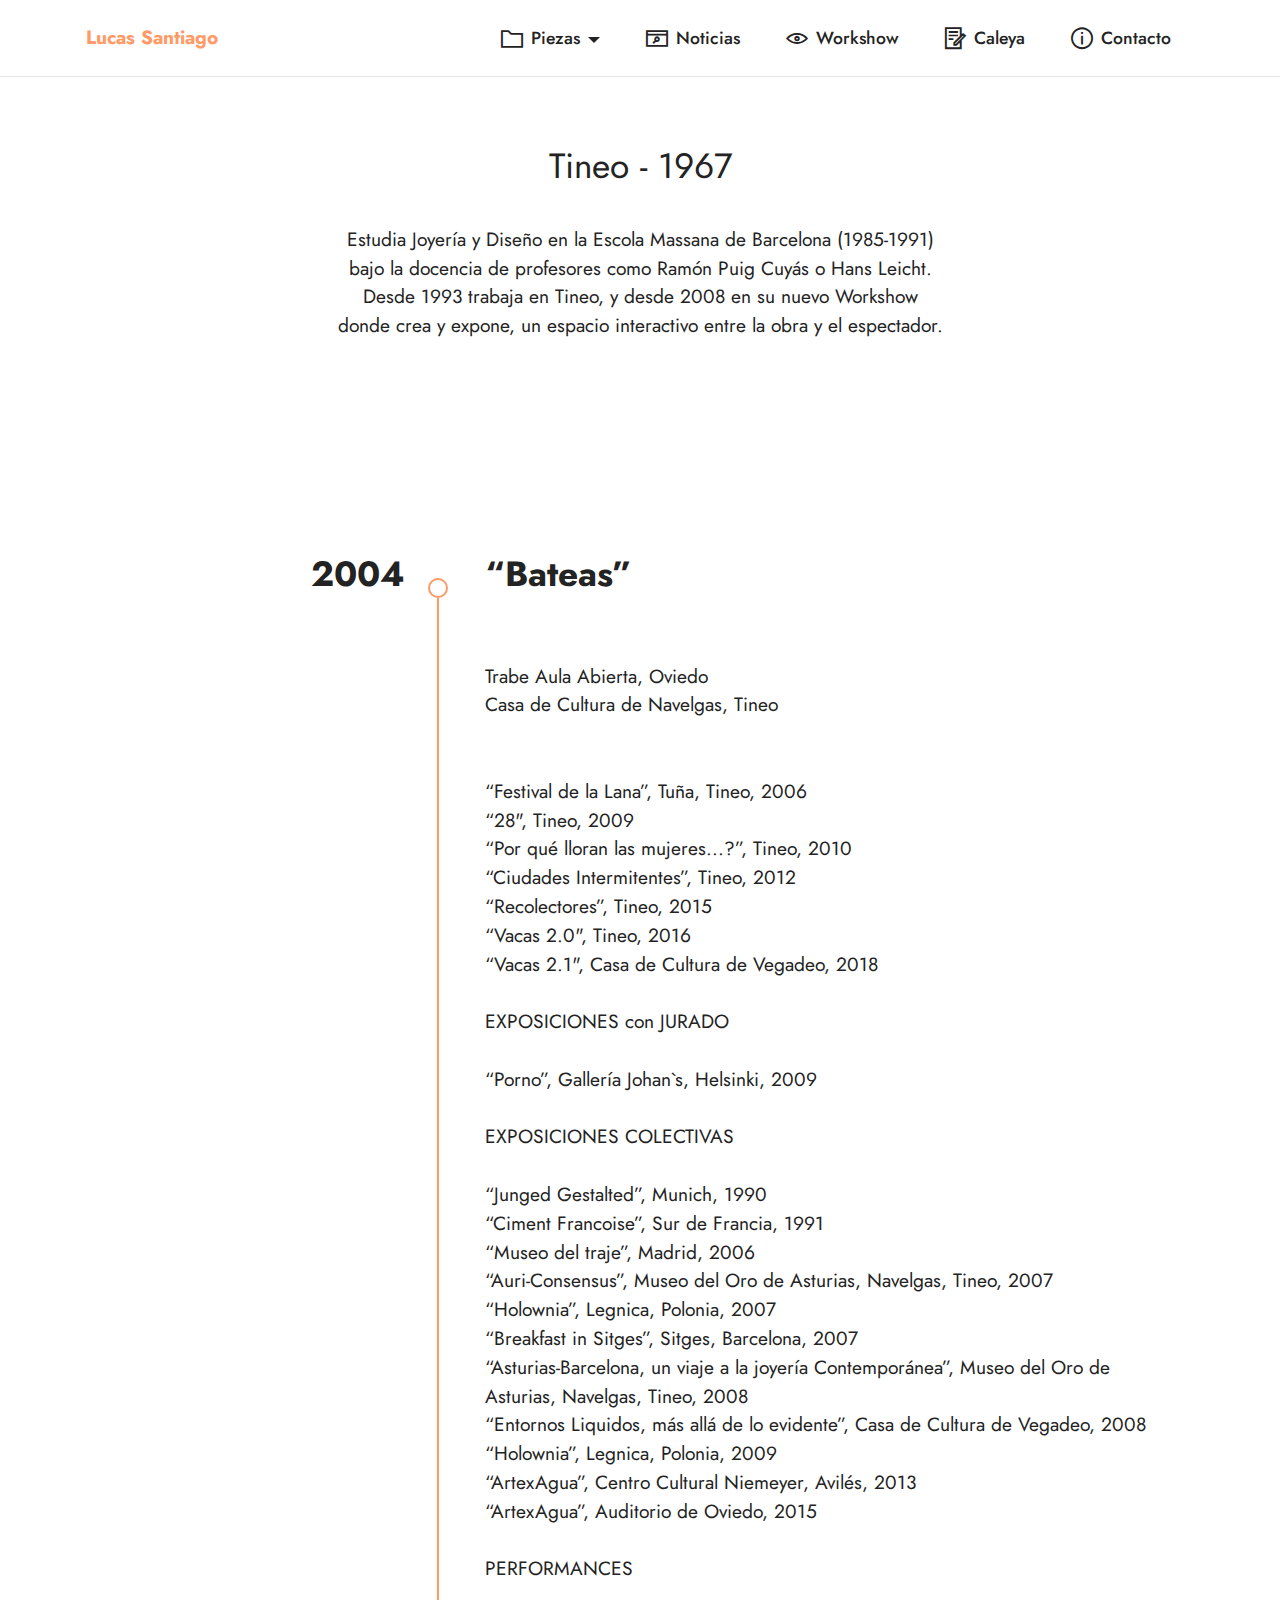
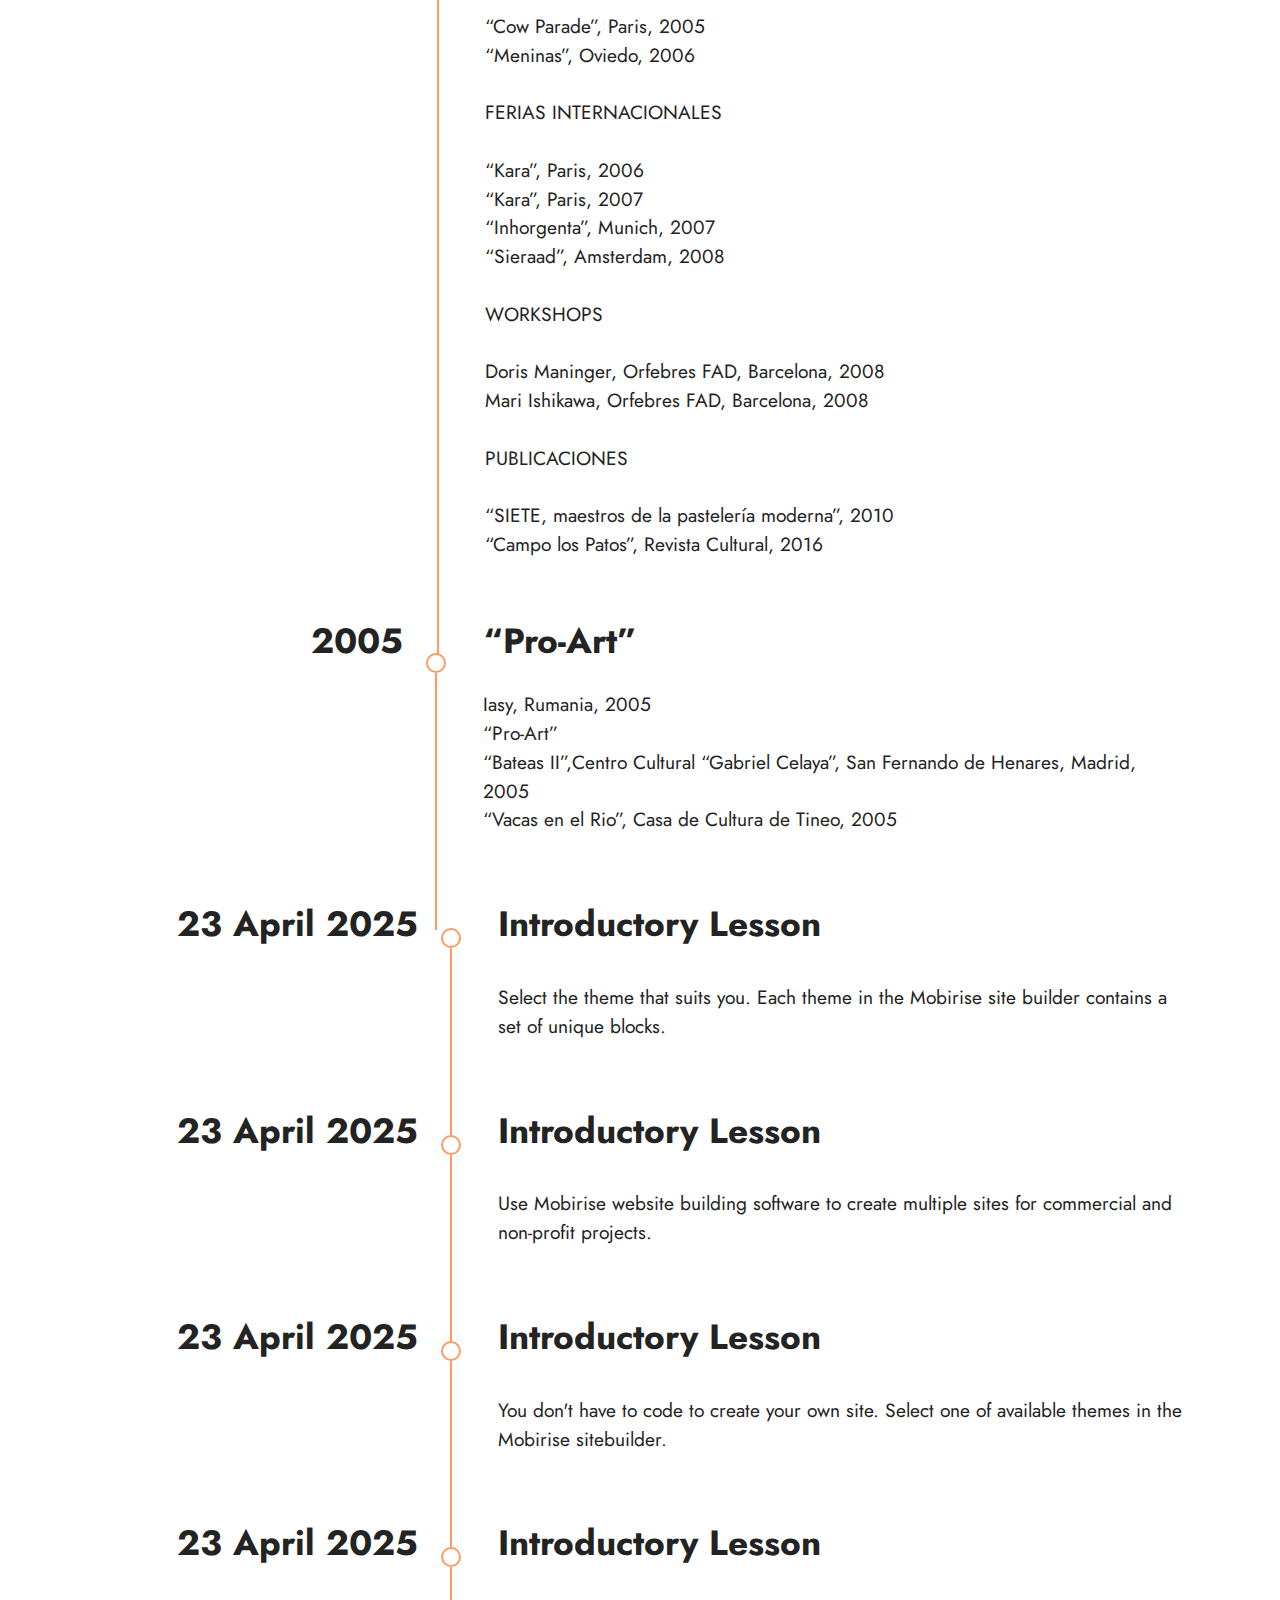
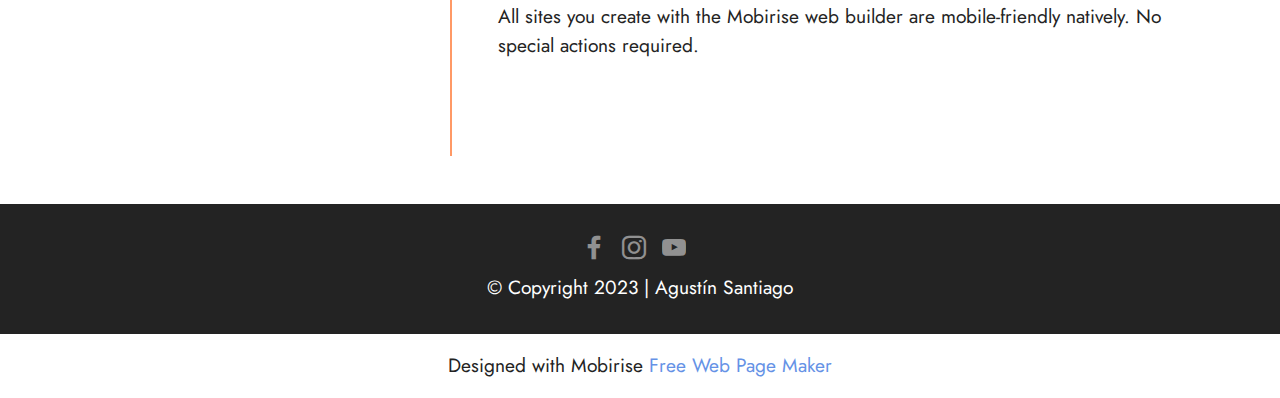
==== caleya.html @ db018c34 "Primera versión de Lucas Santiago" ====
<!DOCTYPE html>
<html  >
<head>
  <!-- Site made with Mobirise Website Builder v5.6.13, https://mobirise.com -->
  <meta charset="UTF-8">
  <meta http-equiv="X-UA-Compatible" content="IE=edge">
  <meta name="generator" content="Mobirise v5.6.13, mobirise.com">
  <meta name="twitter:card" content="summary_large_image"/>
  <meta name="twitter:image:src" content="">
  <meta property="og:image" content="">
  <meta name="twitter:title" content="Caleya">
  <meta name="viewport" content="width=device-width, initial-scale=1, minimum-scale=1">
  <link rel="shortcut icon" href="assets/images/5d5a3f9d-b02d-41ef-b47f-647d7c7ab54e-121x67.png" type="image/x-icon">
  <meta name="description" content="">
  
  
  <title>Caleya</title>
  <link rel="stylesheet" href="assets/web/assets/mobirise-icons2/mobirise2.css">
  <link rel="stylesheet" href="assets/bootstrap/css/bootstrap.min.css">
  <link rel="stylesheet" href="assets/bootstrap/css/bootstrap-grid.min.css">
  <link rel="stylesheet" href="assets/bootstrap/css/bootstrap-reboot.min.css">
  <link rel="stylesheet" href="assets/dropdown/css/style.css">
  <link rel="stylesheet" href="assets/socicon/css/styles.css">
  <link rel="stylesheet" href="assets/theme/css/style.css">
  <link rel="preload" href="https://fonts.googleapis.com/css?family=Jost:100,200,300,400,500,600,700,800,900,100i,200i,300i,400i,500i,600i,700i,800i,900i&display=swap" as="style" onload="this.onload=null;this.rel='stylesheet'">
  <noscript><link rel="stylesheet" href="https://fonts.googleapis.com/css?family=Jost:100,200,300,400,500,600,700,800,900,100i,200i,300i,400i,500i,600i,700i,800i,900i&display=swap"></noscript>
  <link rel="preload" as="style" href="assets/mobirise/css/mbr-additional.css"><link rel="stylesheet" href="assets/mobirise/css/mbr-additional.css" type="text/css">
  
  
  
  
</head>
<body>
  
  <section data-bs-version="5.1" class="menu cid-s48OLK6784" once="menu" id="menu1-m">
    
    <nav class="navbar navbar-dropdown navbar-fixed-top navbar-expand-lg">
        <div class="container">
            <div class="navbar-brand">
                
                <span class="navbar-caption-wrap"><a class="navbar-caption text-danger display-7" href="https://mobiri.se">Lucas Santiago</a></span>
            </div>
            <button class="navbar-toggler" type="button" data-toggle="collapse" data-bs-toggle="collapse" data-target="#navbarSupportedContent" data-bs-target="#navbarSupportedContent" aria-controls="navbarNavAltMarkup" aria-expanded="false" aria-label="Toggle navigation">
                <div class="hamburger">
                    <span></span>
                    <span></span>
                    <span></span>
                    <span></span>
                </div>
            </button>
            <div class="collapse navbar-collapse" id="navbarSupportedContent">
                <ul class="navbar-nav nav-dropdown nav-right" data-app-modern-menu="true"><li class="nav-item dropdown"><a class="nav-link link dropdown-toggle text-black display-4" href="https://mobirise.com" data-toggle="dropdown-submenu" data-bs-toggle="dropdown" data-bs-auto-close="outside" aria-expanded="false"><span class="mobi-mbri mobi-mbri-folder mbr-iconfont mbr-iconfont-btn"></span>Piezas</a><div class="dropdown-menu" aria-labelledby="dropdown-125"><a class="dropdown-item text-black display-4" href="https://mobirise.com">Vacas</a></div></li>
                    <li class="nav-item"><a class="nav-link link text-black display-4" href="https://mobirise.com"><span class="mobi-mbri mobi-mbri-browse mbr-iconfont mbr-iconfont-btn"></span>Noticias</a></li><li class="nav-item"><a class="nav-link link text-black display-4" href="https://mobirise.com"><span class="mobi-mbri mobi-mbri-preview mbr-iconfont mbr-iconfont-btn"></span>Workshow</a></li><li class="nav-item"><a class="nav-link link text-black text-primary display-4" href="caleya.html#top"><span class="mobi-mbri mobi-mbri-contact-form mbr-iconfont mbr-iconfont-btn"></span>Caleya</a></li><li class="nav-item"><a class="nav-link link text-black display-4" href="https://mobirise.com"><span class="mobi-mbri mobi-mbri-info mbr-iconfont mbr-iconfont-btn"></span>Contacto</a></li></ul>
                
                
            </div>
        </div>
    </nav>

</section>

<section data-bs-version="5.1" class="content5 cid-tkKoVAbmtX" id="content5-p">
    
    <div class="container">
        <div class="row justify-content-center">
            <div class="col-md-12 col-lg-10">
                
                <h4 class="mbr-section-subtitle mbr-fonts-style mb-4 display-5">Tineo - 1967</h4>
                <p class="mbr-text mbr-fonts-style display-7">Estudia Joyería y Diseño en la Escola Massana de Barcelona (1985-1991) <br>bajo la docencia de profesores como Ramón Puig Cuyás o Hans Leicht. <br>Desde 1993 trabaja en Tineo, y desde 2008 en su nuevo Workshow <br>donde crea y expone, un espacio interactivo entre la obra y el espectador.</p>
            </div>
        </div>
    </div>
</section>

<section data-bs-version="5.1" class="timeline2 cid-tkKnyJoj3u" id="timeline2-o">

    

    
    
    <div class="container">
        
        <div class="timelines-container mt-4">
            <div class="row timeline-element separline mb-5">
                <div class="timeline-date-panel col-12 col-md-4">
                    <div class="time-line-date-content">
                        <h4 class="mbr-timeline-date mbr-fonts-style display-5">
                            <strong>2004</strong>
                        </h4>
                    </div>
                </div>
                <span class="iconBackground"></span>
                <div class="col-12 col-md-8">
                    <div class="timeline-text-content">
                        <h4 class="mbr-timeline-title mb-4 mbr-fonts-style display-5">
                            <strong>“Bateas”</strong></h4>
                        
                        <p class="mbr-text mbr-fonts-style display-7"><br>Trabe Aula Abierta, Oviedo<br>Casa de Cultura de Navelgas, Tineo&nbsp;<br> 
<br><br>“Festival de la Lana”, Tuña, Tineo, 2006 
<br>“28", Tineo, 2009 
<br>“Por qué lloran las mujeres...?”, Tineo, 2010 
<br>“Ciudades Intermitentes”, Tineo, 2012 
<br>“Recolectores”, Tineo, 2015 
<br>“Vacas 2.0", Tineo, 2016 
<br>“Vacas 2.1", Casa de Cultura de Vegadeo, 2018 
<br>
<br>EXPOSICIONES con JURADO 
<br>
<br>“Porno”, Gallería Johan`s, Helsinki, 2009 
<br>
<br>EXPOSICIONES COLECTIVAS 
<br>
<br>“Junged Gestalted”, Munich, 1990 
<br>“Ciment Francoise”, Sur de Francia, 1991 
<br>“Museo del traje”, Madrid, 2006 
<br>“Auri-Consensus”, Museo del Oro de Asturias, Navelgas, Tineo, 2007
<br>“Holownia”, Legnica, Polonia, 2007 
<br>“Breakfast in Sitges”, Sitges, Barcelona, 2007 
<br>“Asturias-Barcelona, un viaje a la joyería Contemporánea”, Museo del Oro de Asturias, Navelgas, Tineo, 2008 
<br>“Entornos Liquidos, más allá de lo evidente”, Casa de Cultura de Vegadeo, 2008 
<br>“Holownia”, Legnica, Polonia, 2009 
<br>“ArtexAgua”, Centro Cultural Niemeyer, Avilés, 2013 
<br>“ArtexAgua”, Auditorio de Oviedo, 2015 
<br>
<br>PERFORMANCES 
<br>
<br>“Cow Parade”, Paris, 2005 
<br>“Meninas”, Oviedo, 2006 
<br>
<br>FERIAS INTERNACIONALES 
<br>
<br>“Kara”, Paris, 2006 
<br>“Kara”, Paris, 2007 
<br>“Inhorgenta”, Munich, 2007 
<br>“Sieraad”, Amsterdam, 2008 
<br>
<br>WORKSHOPS 
<br>
<br>Doris Maninger, Orfebres FAD, Barcelona, 2008 
<br>Mari Ishikawa, Orfebres FAD, Barcelona, 2008 
<br>
<br>PUBLICACIONES 
<br>
<br>“SIETE, maestros de la pastelería moderna”, 2010 
<br>“Campo los Patos”, Revista Cultural, 2016</p>
                    </div>
                </div>
            </div>
            <div class="row timeline-element separline mb-5">
                <div class="timeline-date-panel col-12 col-md-4">
                    <div class="time-line-date-content">
                        <h4 class="mbr-timeline-date mbr-fonts-style display-5"><p>
                            &nbsp;&nbsp;&nbsp;&nbsp;&nbsp;&nbsp;&nbsp;&nbsp;&nbsp;&nbsp;&nbsp;&nbsp;&nbsp;&nbsp;&nbsp;&nbsp;&nbsp;<strong>2005</strong></p></h4>
                    </div>
                </div>
                <span class="iconBackground"></span>
                <div class="col-12 col-md-8">
                    <div class="timeline-text-content">
                        <h4 class="mbr-timeline-title mb-4 mbr-fonts-style display-5"><p><strong>“Pro-Art”</strong>
                        </p></h4>
                        
                        <p class="mbr-text mbr-fonts-style display-7">Iasy, Rumania, 2005<br>
“Pro-Art”<br>“Bateas II”,Centro Cultural “Gabriel Celaya”, San Fernando de Henares, Madrid, 2005
<br>“Vacas en el Rio”, Casa de Cultura de Tineo, 2005</p>
                    </div>
                </div>
            </div>
            <div class="row timeline-element separline mb-5">
                <div class="timeline-date-panel col-12 col-md-4">
                    <div class="time-line-date-content">
                        <h4 class="mbr-timeline-date mbr-fonts-style display-5">
                            <strong>23 April 2025</strong>
                        </h4>
                    </div>
                </div>
                <span class="iconBackground"></span>
                <div class="col-12 col-md-8">
                    <div class="timeline-text-content">
                        <h4 class="mbr-timeline-title mb-4 mbr-fonts-style display-5">
                            <strong>Introductory Lesson</strong>
                        </h4>
                        
                        <p class="mbr-text mbr-fonts-style display-7">
                            Select the theme that suits you. Each theme in the Mobirise site builder contains a set of unique blocks.
                        </p>
                    </div>
                </div>
            </div>
            <div class="row timeline-element separline mb-5">
                <div class="timeline-date-panel col-12 col-md-4">
                    <div class="time-line-date-content">
                        <h4 class="mbr-timeline-date mbr-fonts-style display-5">
                            <strong>23 April 2025</strong>
                        </h4>
                    </div>
                </div>
                <span class="iconBackground"></span>
                <div class="col-12 col-md-8">
                    <div class="timeline-text-content">
                        <h4 class="mbr-timeline-title mb-4 mbr-fonts-style display-5">
                            <strong>Introductory Lesson</strong>
                        </h4>
                        
                        <p class="mbr-text mbr-fonts-style display-7">
                            Use Mobirise website building software to create multiple sites for commercial and non-profit projects.
                        </p>
                    </div>
                </div>
            </div>
            <div class="row timeline-element separline mb-5">
                <div class="timeline-date-panel col-12 col-md-4">
                    <div class="time-line-date-content">
                        <h4 class="mbr-timeline-date mbr-fonts-style display-5">
                            <strong>23 April 2025</strong>
                        </h4>
                    </div>
                </div>
                <span class="iconBackground"></span>
                <div class="col-12 col-md-8">
                    <div class="timeline-text-content">
                        <h4 class="mbr-timeline-title mb-4 mbr-fonts-style display-5">
                            <strong>Introductory Lesson</strong>
                        </h4>
                        
                        <p class="mbr-text mbr-fonts-style display-7">
                            You don't have to code to create your own site. Select one of available themes in the Mobirise sitebuilder.
                        </p>
                    </div>
                </div>
            </div>
            <div class="row timeline-element separline mb-5">
                <div class="timeline-date-panel col-12 col-md-4">
                    <div class="time-line-date-content">
                        <h4 class="mbr-timeline-date mbr-fonts-style display-5">
                            <strong>23 April 2025</strong>
                        </h4>
                    </div>
                </div>
                <span class="iconBackground"></span>
                <div class="col-12 col-md-8">
                    <div class="timeline-text-content">
                        <h4 class="mbr-timeline-title mb-4 mbr-fonts-style display-5">
                            <strong>Introductory Lesson</strong>
                        </h4>
                        
                        <p class="mbr-text mbr-fonts-style display-7">
                            All sites you create with the Mobirise web builder are mobile-friendly natively. No special actions required.
                        </p>
                    </div>
                </div>
            </div>
            
            
            
            
            
            
        </div>
    </div>
</section>

<section data-bs-version="5.1" class="footer3 cid-tkKm4JWUhI" once="footers" id="footer3-n">

    

    

    <div class="container">
        <div class="media-container-row align-center mbr-white">
            
            <div class="row social-row">
                <div class="social-list align-right pb-2">
                    
                    
                    
                    
                    
                    
                <div class="soc-item">
                        <a href="https://twitter.com/mobirise" target="_blank">
                            <span class="mbr-iconfont mbr-iconfont-social socicon-facebook socicon"></span>
                        </a>
                    </div><div class="soc-item">
                        <a href="https://twitter.com/mobirise" target="_blank">
                            <span class="mbr-iconfont mbr-iconfont-social socicon-instagram socicon"></span>
                        </a>
                    </div><div class="soc-item">
                        <a href="https://twitter.com/mobirise" target="_blank">
                            <span class="mbr-iconfont mbr-iconfont-social socicon-youtube socicon"></span>
                        </a>
                    </div></div>
            </div>
            <div class="row row-copirayt">
                <p class="mbr-text mb-0 mbr-fonts-style mbr-white align-center display-7">
                    © Copyright 2023 | Agustín Santiago</p>
            </div>
        </div>
    </div>
</section><section class="display-7" style="padding: 0;align-items: center;justify-content: center;flex-wrap: wrap;    align-content: center;display: flex;position: relative;height: 4rem;"><a href="https://mobiri.se/" style="flex: 1 1;height: 4rem;position: absolute;width: 100%;z-index: 1;"><img alt="" style="height: 4rem;" src="[data-uri]"></a><p style="margin: 0;text-align: center;" class="display-7">Designed with Mobirise &#8204;</p><a style="z-index:1" href="https://mobirise.com/web-page-maker.html">Free Web Page Maker</a></section><script src="assets/bootstrap/js/bootstrap.bundle.min.js"></script>  <script src="assets/smoothscroll/smooth-scroll.js"></script>  <script src="assets/ytplayer/index.js"></script>  <script src="assets/dropdown/js/navbar-dropdown.js"></script>  <script src="assets/theme/js/script.js"></script>  
  
  
</body>
</html>
---- assets/web/assets/mobirise-icons2/mobirise2.css ----
@font-face {
  font-family: 'Moririse2';
  font-display: swap;
  src:  url('mobirise2.eot?f2bix4');
  src:  url('mobirise2.eot?f2bix4#iefix') format('embedded-opentype'),
    url('mobirise2.ttf?f2bix4') format('truetype'),
    url('mobirise2.woff?f2bix4') format('woff'),
    url('mobirise2.svg?f2bix4#mobirise2') format('svg');
  font-weight: normal;
  font-style: normal;
}

[class^="mobi-"], [class*=" mobi-"] {
  /* use !important to prevent issues with browser extensions that change fonts */
  font-family: 'Moririse2' !important;
  speak: none;
  font-style: normal;
  font-weight: normal;
  font-variant: normal;
  text-transform: none;
  line-height: 1;

  /* Better Font Rendering =========== */
  -webkit-font-smoothing: antialiased;
  -moz-osx-font-smoothing: grayscale;
}

.mobi-mbri-add-submenu:before {
  content: "\e900";
}
.mobi-mbri-alert:before {
  content: "\e901";
}
.mobi-mbri-align-center:before {
  content: "\e902";
}
.mobi-mbri-align-justify:before {
  content: "\e903";
}
.mobi-mbri-align-left:before {
  content: "\e904";
}
.mobi-mbri-align-right:before {
  content: "\e905";
}
.mobi-mbri-android:before {
  content: "\e906";
}
.mobi-mbri-apple:before {
  content: "\e907";
}
.mobi-mbri-arrow-down:before {
  content: "\e908";
}
.mobi-mbri-arrow-next:before {
  content: "\e909";
}
.mobi-mbri-arrow-prev:before {
  content: "\e90a";
}
.mobi-mbri-arrow-up:before {
  content: "\e90b";
}
.mobi-mbri-bold:before {
  content: "\e90c";
}
.mobi-mbri-bookmark:before {
  content: "\e90d";
}
.mobi-mbri-bootstrap:before {
  content: "\e90e";
}
.mobi-mbri-briefcase:before {
  content: "\e90f";
}
.mobi-mbri-browse:before {
  content: "\e910";
}
.mobi-mbri-bulleted-list:before {
  content: "\e911";
}
.mobi-mbri-calendar:before {
  content: "\e912";
}
.mobi-mbri-camera:before {
  content: "\e913";
}
.mobi-mbri-cart-add:before {
  content: "\e914";
}
.mobi-mbri-cart-full:before {
  content: "\e915";
}
.mobi-mbri-cash:before {
  content: "\e916";
}
.mobi-mbri-change-style:before {
  content: "\e917";
}
.mobi-mbri-chat:before {
  content: "\e918";
}
.mobi-mbri-clock:before {
  content: "\e919";
}
.mobi-mbri-close:before {
  content: "\e91a";
}
.mobi-mbri-cloud:before {
  content: "\e91b";
}
.mobi-mbri-code:before {
  content: "\e91c";
}
.mobi-mbri-contact-form:before {
  content: "\e91d";
}
.mobi-mbri-credit-card:before {
  content: "\e91e";
}
.mobi-mbri-cursor-click:before {
  content: "\e91f";
}
.mobi-mbri-cust-feedback:before {
  content: "\e920";
}
.mobi-mbri-database:before {
  content: "\e921";
}
.mobi-mbri-delivery:before {
  content: "\e922";
}
.mobi-mbri-desktop:before {
  content: "\e923";
}
.mobi-mbri-devices:before {
  content: "\e924";
}
.mobi-mbri-down:before {
  content: "\e925";
}
.mobi-mbri-download-2:before {
  content: "\e926";
}
.mobi-mbri-download:before {
  content: "\e927";
}
.mobi-mbri-drag-n-drop-2:before {
  content: "\e928";
}
.mobi-mbri-drag-n-drop:before {
  content: "\e929";
}
.mobi-mbri-edit-2:before {
  content: "\e92a";
}
.mobi-mbri-edit:before {
  content: "\e92b";
}
.mobi-mbri-error:before {
  content: "\e92c";
}
.mobi-mbri-extension:before {
  content: "\e92d";
}
.mobi-mbri-features:before {
  content: "\e92e";
}
.mobi-mbri-file:before {
  content: "\e92f";
}
.mobi-mbri-flag:before {
  content: "\e930";
}
.mobi-mbri-folder:before {
  content: "\e931";
}
.mobi-mbri-gift:before {
  content: "\e932";
}
.mobi-mbri-github:before {
  content: "\e933";
}
.mobi-mbri-globe-2:before {
  content: "\e934";
}
.mobi-mbri-globe:before {
  content: "\e935";
}
.mobi-mbri-growing-chart:before {
  content: "\e936";
}
.mobi-mbri-hearth:before {
  content: "\e937";
}
.mobi-mbri-help:before {
  content: "\e938";
}
.mobi-mbri-home:before {
  content: "\e939";
}
.mobi-mbri-hot-cup:before {
  content: "\e93a";
}
.mobi-mbri-idea:before {
  content: "\e93b";
}
.mobi-mbri-image-gallery:before {
  content: "\e93c";
}
.mobi-mbri-image-slider:before {
  content: "\e93d";
}
.mobi-mbri-info:before {
  content: "\e93e";
}
.mobi-mbri-italic:before {
  content: "\e93f";
}
.mobi-mbri-key:before {
  content: "\e940";
}
.mobi-mbri-laptop:before {
  content: "\e941";
}
.mobi-mbri-layers:before {
  content: "\e942";
}
.mobi-mbri-left-right:before {
  content: "\e943";
}
.mobi-mbri-left:before {
  content: "\e944";
}
.mobi-mbri-letter:before {
  content: "\e945";
}
.mobi-mbri-like:before {
  content: "\e946";
}
.mobi-mbri-link:before {
  content: "\e947";
}
.mobi-mbri-lock:before {
  content: "\e948";
}
.mobi-mbri-login:before {
  content: "\e949";
}
.mobi-mbri-logout:before {
  content: "\e94a";
}
.mobi-mbri-magic-stick:before {
  content: "\e94b";
}
.mobi-mbri-map-pin:before {
  content: "\e94c";
}
.mobi-mbri-menu:before {
  content: "\e94d";
}
.mobi-mbri-mobile-2:before {
  content: "\e94e";
}
.mobi-mbri-mobile-horizontal:before {
  content: "\e94f";
}
.mobi-mbri-mobile:before {
  content: "\e950";
}
.mobi-mbri-mobirise:before {
  content: "\e951";
}
.mobi-mbri-more-horizontal:before {
  content: "\e952";
}
.mobi-mbri-more-vertical:before {
  content: "\e953";
}
.mobi-mbri-music:before {
  content: "\e954";
}
.mobi-mbri-new-file:before {
  content: "\e955";
}
.mobi-mbri-numbered-list:before {
  content: "\e956";
}
.mobi-mbri-opened-folder:before {
  content: "\e957";
}
.mobi-mbri-pages:before {
  content: "\e958";
}
.mobi-mbri-paper-plane:before {
  content: "\e959";
}
.mobi-mbri-paperclip:before {
  content: "\e95a";
}
.mobi-mbri-phone:before {
  content: "\e95b";
}
.mobi-mbri-photo:before {
  content: "\e95c";
}
.mobi-mbri-photos:before {
  content: "\e95d";
}
.mobi-mbri-pin:before {
  content: "\e95e";
}
.mobi-mbri-play:before {
  content: "\e95f";
}
.mobi-mbri-plus:before {
  content: "\e960";
}
.mobi-mbri-preview:before {
  content: "\e961";
}
.mobi-mbri-print:before {
  content: "\e962";
}
.mobi-mbri-protect:before {
  content: "\e963";
}
.mobi-mbri-question:before {
  content: "\e964";
}
.mobi-mbri-quote-left:before {
  content: "\e965";
}
.mobi-mbri-quote-right:before {
  content: "\e966";
}
.mobi-mbri-redo:before {
  content: "\e967";
}
.mobi-mbri-refresh:before {
  content: "\e968";
}
.mobi-mbri-responsive-2:before {
  content: "\e969";
}
.mobi-mbri-responsive:before {
  content: "\e96a";
}
.mobi-mbri-right:before {
  content: "\e96b";
}
.mobi-mbri-rocket:before {
  content: "\e96c";
}
.mobi-mbri-sad-face:before {
  content: "\e96d";
}
.mobi-mbri-sale:before {
  content: "\e96e";
}
.mobi-mbri-save:before {
  content: "\e96f";
}
.mobi-mbri-search:before {
  content: "\e970";
}
.mobi-mbri-setting-2:before {
  content: "\e971";
}
.mobi-mbri-setting-3:before {
  content: "\e972";
}
.mobi-mbri-setting:before {
  content: "\e973";
}
.mobi-mbri-share:before {
  content: "\e974";
}
.mobi-mbri-shopping-bag:before {
  content: "\e975";
}
.mobi-mbri-shopping-basket:before {
  content: "\e976";
}
.mobi-mbri-shopping-cart:before {
  content: "\e977";
}
.mobi-mbri-sites:before {
  content: "\e978";
}
.mobi-mbri-smile-face:before {
  content: "\e979";
}
.mobi-mbri-speed:before {
  content: "\e97a";
}
.mobi-mbri-star:before {
  content: "\e97b";
}
.mobi-mbri-success:before {
  content: "\e97c";
}
.mobi-mbri-sun:before {
  content: "\e97d";
}
.mobi-mbri-sun2:before {
  content: "\e97e";
}
.mobi-mbri-tablet-vertical:before {
  content: "\e97f";
}
.mobi-mbri-tablet:before {
  content: "\e980";
}
.mobi-mbri-target:before {
  content: "\e981";
}
.mobi-mbri-timer:before {
  content: "\e982";
}
.mobi-mbri-to-ftp:before {
  content: "\e983";
}
.mobi-mbri-to-local-drive:before {
  content: "\e984";
}
.mobi-mbri-touch-swipe:before {
  content: "\e985";
}
.mobi-mbri-touch:before {
  content: "\e986";
}
.mobi-mbri-trash:before {
  content: "\e987";
}
.mobi-mbri-underline:before {
  content: "\e988";
}
.mobi-mbri-undo:before {
  content: "\e989";
}
.mobi-mbri-unlink:before {
  content: "\e98a";
}
.mobi-mbri-unlock:before {
  content: "\e98b";
}
.mobi-mbri-up-down:before {
  content: "\e98c";
}
.mobi-mbri-up:before {
  content: "\e98d";
}
.mobi-mbri-update:before {
  content: "\e98e";
}
.mobi-mbri-upload-2:before {
  content: "\e98f";
}
.mobi-mbri-upload:before {
  content: "\e990";
}
.mobi-mbri-user-2:before {
  content: "\e991";
}
.mobi-mbri-user:before {
  content: "\e992";
}
.mobi-mbri-users:before {
  content: "\e993";
}
.mobi-mbri-video-play:before {
  content: "\e994";
}
.mobi-mbri-video:before {
  content: "\e995";
}
.mobi-mbri-watch:before {
  content: "\e996";
}
.mobi-mbri-website-theme-2:before {
  content: "\e997";
}
.mobi-mbri-website-theme:before {
  content: "\e998";
}
.mobi-mbri-wifi:before {
  content: "\e999";
}
.mobi-mbri-windows:before {
  content: "\e99a";
}
.mobi-mbri-zoom-in:before {
  content: "\e99b";
}
.mobi-mbri-zoom-out:before {
  content: "\e99c";
}
---- assets/dropdown/css/style.css ----
.navbar-dropdown {
  left: 0;
  padding: 0;
  position: absolute;
  right: 0;
  top: 0;
  transition: all 0.45s ease;
  z-index: 1030;
  background: #282828; }
  .navbar-dropdown .navbar-logo {
    margin-right: 0.8rem;
    transition: margin 0.3s ease-in-out;
    vertical-align: middle; }
    .navbar-dropdown .navbar-logo img {
      height: 3.125rem;
      transition: all 0.3s ease-in-out; }
    .navbar-dropdown .navbar-logo.mbr-iconfont {
      font-size: 3.125rem;
      line-height: 3.125rem; }
  .navbar-dropdown .navbar-caption {
    font-weight: 700;
    white-space: normal;
    vertical-align: -4px;
    line-height: 3.125rem !important; }
    .navbar-dropdown .navbar-caption, .navbar-dropdown .navbar-caption:hover {
      color: inherit;
      text-decoration: none; }
  .navbar-dropdown .mbr-iconfont + .navbar-caption {
    vertical-align: -1px; }
  .navbar-dropdown.navbar-fixed-top {
    position: fixed; }
  .navbar-dropdown .navbar-brand span {
    vertical-align: -4px; }
  .navbar-dropdown.bg-color.transparent {
    background: none; }
  .navbar-dropdown.navbar-short .navbar-brand {
    padding: 0.625rem 0; }
    .navbar-dropdown.navbar-short .navbar-brand span {
      vertical-align: -1px; }
  .navbar-dropdown.navbar-short .navbar-caption {
    line-height: 2.375rem !important;
    vertical-align: -2px; }
  .navbar-dropdown.navbar-short .navbar-logo {
    margin-right: 0.5rem; }
    .navbar-dropdown.navbar-short .navbar-logo img {
      height: 2.375rem; }
    .navbar-dropdown.navbar-short .navbar-logo.mbr-iconfont {
      font-size: 2.375rem;
      line-height: 2.375rem; }
  .navbar-dropdown.navbar-short .mbr-table-cell {
    height: 3.625rem; }
  .navbar-dropdown .navbar-close {
    left: 0.6875rem;
    position: fixed;
    top: 0.75rem;
    z-index: 1000; }
  .navbar-dropdown .hamburger-icon {
    content: "";
    display: inline-block;
    vertical-align: middle;
    width: 16px;
    -webkit-box-shadow: 0 -6px 0 1px #282828,0 0 0 1px #282828,0 6px 0 1px #282828;
    -moz-box-shadow: 0 -6px 0 1px #282828,0 0 0 1px #282828,0 6px 0 1px #282828;
    box-shadow: 0 -6px 0 1px #282828,0 0 0 1px #282828,0 6px 0 1px #282828; }

.dropdown-menu .dropdown-toggle[data-toggle="dropdown-submenu"]::after {
  border-bottom: 0.35em solid transparent;
  border-left: 0.35em solid;
  border-right: 0;
  border-top: 0.35em solid transparent;
  margin-left: 0.3rem; }

.dropdown-menu .dropdown-item:focus {
  outline: 0; }

.nav-dropdown {
  font-size: 0.75rem;
  font-weight: 500;
  height: auto !important; }
  .nav-dropdown .nav-btn {
    padding-left: 1rem; }
  .nav-dropdown .link {
    margin: .667em 1.667em;
    font-weight: 500;
    padding: 0;
    transition: color .2s ease-in-out; }
    .nav-dropdown .link.dropdown-toggle {
      margin-right: 2.583em; }
      .nav-dropdown .link.dropdown-toggle::after {
        margin-left: .25rem;
        border-top: 0.35em solid;
        border-right: 0.35em solid transparent;
        border-left: 0.35em solid transparent;
        border-bottom: 0; }
      .nav-dropdown .link.dropdown-toggle[aria-expanded="true"] {
        margin: 0;
        padding: 0.667em 3.263em  0.667em 1.667em; }
  .nav-dropdown .link::after,
  .nav-dropdown .dropdown-item::after {
    color: inherit; }
  .nav-dropdown .btn {
    font-size: 0.75rem;
    font-weight: 700;
    letter-spacing: 0;
    margin-bottom: 0;
    padding-left: 1.25rem;
    padding-right: 1.25rem; }
  .nav-dropdown .dropdown-menu {
    border-radius: 0;
    border: 0;
    left: 0;
    margin: 0;
    padding-bottom: 1.25rem;
    padding-top: 1.25rem;
    position: relative; }
  .nav-dropdown .dropdown-submenu {
    margin-left: 0.125rem;
    top: 0; }
  .nav-dropdown .dropdown-item {
    font-weight: 500;
    line-height: 2;
    padding: 0.3846em 4.615em 0.3846em 1.5385em;
    position: relative;
    transition: color .2s ease-in-out, background-color .2s ease-in-out; }
    .nav-dropdown .dropdown-item::after {
      margin-top: -0.3077em;
      position: absolute;
      right: 1.1538em;
      top: 50%; }
    .nav-dropdown .dropdown-item:focus, .nav-dropdown .dropdown-item:hover {
      background: none; }

@media (max-width: 767px) {
  .nav-dropdown.navbar-toggleable-sm {
    bottom: 0;
    display: none;
    left: 0;
    overflow-x: hidden;
    position: fixed;
    top: 0;
    transform: translateX(-100%);
    -ms-transform: translateX(-100%);
    -webkit-transform: translateX(-100%);
    width: 18.75rem;
    z-index: 999; } }
.nav-dropdown.navbar-toggleable-xl {
  bottom: 0;
  display: none;
  left: 0;
  overflow-x: hidden;
  position: fixed;
  top: 0;
  transform: translateX(-100%);
  -ms-transform: translateX(-100%);
  -webkit-transform: translateX(-100%);
  width: 18.75rem;
  z-index: 999; }

.nav-dropdown-sm {
  display: block !important;
  overflow-x: hidden;
  overflow: auto;
  padding-top: 3.875rem; }
  .nav-dropdown-sm::after {
    content: "";
    display: block;
    height: 3rem;
    width: 100%; }
  .nav-dropdown-sm.collapse.in ~ .navbar-close {
    display: block !important; }
  .nav-dropdown-sm.collapsing, .nav-dropdown-sm.collapse.in {
    transform: translateX(0);
    -ms-transform: translateX(0);
    -webkit-transform: translateX(0);
    transition: all 0.25s ease-out;
    -webkit-transition: all 0.25s ease-out;
    background: #282828; }
  .nav-dropdown-sm.collapsing[aria-expanded="false"] {
    transform: translateX(-100%);
    -ms-transform: translateX(-100%);
    -webkit-transform: translateX(-100%); }
  .nav-dropdown-sm .nav-item {
    display: block;
    margin-left: 0 !important;
    padding-left: 0; }
  .nav-dropdown-sm .link,
  .nav-dropdown-sm .dropdown-item {
    border-top: 1px dotted rgba(255, 255, 255, 0.1);
    font-size: 0.8125rem;
    line-height: 1.6;
    margin: 0 !important;
    padding: 0.875rem 2.4rem 0.875rem 1.5625rem !important;
    position: relative;
    white-space: normal; }
    .nav-dropdown-sm .link:focus, .nav-dropdown-sm .link:hover,
    .nav-dropdown-sm .dropdown-item:focus,
    .nav-dropdown-sm .dropdown-item:hover {
      background: rgba(0, 0, 0, 0.2) !important;
      color: #c0a375; }
  .nav-dropdown-sm .nav-btn {
    position: relative;
    padding: 1.5625rem 1.5625rem 0 1.5625rem; }
    .nav-dropdown-sm .nav-btn::before {
      border-top: 1px dotted rgba(255, 255, 255, 0.1);
      content: "";
      left: 0;
      position: absolute;
      top: 0;
      width: 100%; }
    .nav-dropdown-sm .nav-btn + .nav-btn {
      padding-top: 0.625rem; }
      .nav-dropdown-sm .nav-btn + .nav-btn::before {
        display: none; }
  .nav-dropdown-sm .btn {
    padding: 0.625rem 0; }
  .nav-dropdown-sm .dropdown-toggle[data-toggle="dropdown-submenu"]::after {
    margin-left: .25rem;
    border-top: 0.35em solid;
    border-right: 0.35em solid transparent;
    border-left: 0.35em solid transparent;
    border-bottom: 0; }
  .nav-dropdown-sm .dropdown-toggle[data-toggle="dropdown-submenu"][aria-expanded="true"]::after {
    border-top: 0;
    border-right: 0.35em solid transparent;
    border-left: 0.35em solid transparent;
    border-bottom: 0.35em solid; }
  .nav-dropdown-sm .dropdown-menu {
    margin: 0;
    padding: 0;
    position: relative;
    top: 0;
    left: 0;
    width: 100%;
    border: 0;
    float: none;
    border-radius: 0;
    background: none; }
  .nav-dropdown-sm .dropdown-submenu {
    left: 100%;
    margin-left: 0.125rem;
    margin-top: -1.25rem;
    top: 0; }

.navbar-toggleable-sm .nav-dropdown .dropdown-menu {
  position: absolute; }

.navbar-toggleable-sm .nav-dropdown .dropdown-submenu {
  left: 100%;
  margin-left: 0.125rem;
  margin-top: -1.25rem;
  top: 0; }

.navbar-toggleable-sm.opened .nav-dropdown .dropdown-menu {
  position: relative; }

.navbar-toggleable-sm.opened .nav-dropdown .dropdown-submenu {
  left: 0;
  margin-left: 00rem;
  margin-top: 0rem;
  top: 0; }

.is-builder .nav-dropdown.collapsing {
  transition: none !important; }
---- assets/socicon/css/styles.css ----
@charset "UTF-8";

@font-face {
  font-family: 'Socicon';
  src:  url('../fonts/socicon.eot');
  src:  url('../fonts/socicon.eot?#iefix') format('embedded-opentype'),
    url('../fonts/socicon.woff2') format('woff2'),
    url('../fonts/socicon.ttf') format('truetype'),
    url('../fonts/socicon.woff') format('woff'),
    url('../fonts/socicon.svg#socicon') format('svg');
  font-weight: normal;
  font-style: normal;
  font-display: swap;
}

[data-icon]:before {
  font-family: "socicon" !important;
  content: attr(data-icon);
  font-style: normal !important;
  font-weight: normal !important;
  font-variant: normal !important;
  text-transform: none !important;
  speak: none;
  line-height: 1;
  -webkit-font-smoothing: antialiased;
  -moz-osx-font-smoothing: grayscale;
}

[class^="socicon-"], [class*=" socicon-"] {
  /* use !important to prevent issues with browser extensions that change fonts */
  font-family: 'Socicon' !important;
  speak: none;
  font-style: normal;
  font-weight: normal;
  font-variant: normal;
  text-transform: none;
  line-height: 1;

  /* Better Font Rendering =========== */
  -webkit-font-smoothing: antialiased;
  -moz-osx-font-smoothing: grayscale;
}

.socicon-eitaa:before {
  content: "\e97c";
}
.socicon-soroush:before {
  content: "\e97d";
}
.socicon-bale:before {
  content: "\e97e";
}
.socicon-zazzle:before {
  content: "\e97b";
}
.socicon-society6:before {
  content: "\e97a";
}
.socicon-redbubble:before {
  content: "\e979";
}
.socicon-avvo:before {
  content: "\e978";
}
.socicon-stitcher:before {
  content: "\e977";
}
.socicon-googlehangouts:before {
  content: "\e974";
}
.socicon-dlive:before {
  content: "\e975";
}
.socicon-vsco:before {
  content: "\e976";
}
.socicon-flipboard:before {
  content: "\e973";
}
.socicon-ubuntu:before {
  content: "\e958";
}
.socicon-artstation:before {
  content: "\e959";
}
.socicon-invision:before {
  content: "\e95a";
}
.socicon-torial:before {
  content: "\e95b";
}
.socicon-collectorz:before {
  content: "\e95c";
}
.socicon-seenthis:before {
  content: "\e95d";
}
.socicon-googleplaymusic:before {
  content: "\e95e";
}
.socicon-debian:before {
  content: "\e95f";
}
.socicon-filmfreeway:before {
  content: "\e960";
}
.socicon-gnome:before {
  content: "\e961";
}
.socicon-itchio:before {
  content: "\e962";
}
.socicon-jamendo:before {
  content: "\e963";
}
.socicon-mix:before {
  content: "\e964";
}
.socicon-sharepoint:before {
  content: "\e965";
}
.socicon-tinder:before {
  content: "\e966";
}
.socicon-windguru:before {
  content: "\e967";
}
.socicon-cdbaby:before {
  content: "\e968";
}
.socicon-elementaryos:before {
  content: "\e969";
}
.socicon-stage32:before {
  content: "\e96a";
}
.socicon-tiktok:before {
  content: "\e96b";
}
.socicon-gitter:before {
  content: "\e96c";
}
.socicon-letterboxd:before {
  content: "\e96d";
}
.socicon-threema:before {
  content: "\e96e";
}
.socicon-splice:before {
  content: "\e96f";
}
.socicon-metapop:before {
  content: "\e970";
}
.socicon-naver:before {
  content: "\e971";
}
.socicon-remote:before {
  content: "\e972";
}
.socicon-internet:before {
  content: "\e957";
}
.socicon-moddb:before {
  content: "\e94b";
}
.socicon-indiedb:before {
  content: "\e94c";
}
.socicon-traxsource:before {
  content: "\e94d";
}
.socicon-gamefor:before {
  content: "\e94e";
}
.socicon-pixiv:before {
  content: "\e94f";
}
.socicon-myanimelist:before {
  content: "\e950";
}
.socicon-blackberry:before {
  content: "\e951";
}
.socicon-wickr:before {
  content: "\e952";
}
.socicon-spip:before {
  content: "\e953";
}
.socicon-napster:before {
  content: "\e954";
}
.socicon-beatport:before {
  content: "\e955";
}
.socicon-hackerone:before {
  content: "\e956";
}
.socicon-hackernews:before {
  content: "\e946";
}
.socicon-smashwords:before {
  content: "\e947";
}
.socicon-kobo:before {
  content: "\e948";
}
.socicon-bookbub:before {
  content: "\e949";
}
.socicon-mailru:before {
  content: "\e94a";
}
.socicon-gitlab:before {
  content: "\e945";
}
.socicon-instructables:before {
  content: "\e944";
}
.socicon-portfolio:before {
  content: "\e943";
}
.socicon-codered:before {
  content: "\e940";
}
.socicon-origin:before {
  content: "\e941";
}
.socicon-nextdoor:before {
  content: "\e942";
}
.socicon-udemy:before {
  content: "\e93f";
}
.socicon-livemaster:before {
  content: "\e93e";
}
.socicon-crunchbase:before {
  content: "\e93b";
}
.socicon-homefy:before {
  content: "\e93c";
}
.socicon-calendly:before {
  content: "\e93d";
}
.socicon-realtor:before {
  content: "\e90f";
}
.socicon-tidal:before {
  content: "\e910";
}
.socicon-qobuz:before {
  content: "\e911";
}
.socicon-natgeo:before {
  content: "\e912";
}
.socicon-mastodon:before {
  content: "\e913";
}
.socicon-unsplash:before {
  content: "\e914";
}
.socicon-homeadvisor:before {
  content: "\e915";
}
.socicon-angieslist:before {
  content: "\e916";
}
.socicon-codepen:before {
  content: "\e917";
}
.socicon-slack:before {
  content: "\e918";
}
.socicon-openaigym:before {
  content: "\e919";
}
.socicon-logmein:before {
  content: "\e91a";
}
.socicon-fiverr:before {
  content: "\e91b";
}
.socicon-gotomeeting:before {
  content: "\e91c";
}
.socicon-aliexpress:before {
  content: "\e91d";
}
.socicon-guru:before {
  content: "\e91e";
}
.socicon-appstore:before {
  content: "\e91f";
}
.socicon-homes:before {
  content: "\e920";
}
.socicon-zoom:before {
  content: "\e921";
}
.socicon-alibaba:before {
  content: "\e922";
}
.socicon-craigslist:before {
  content: "\e923";
}
.socicon-wix:before {
  content: "\e924";
}
.socicon-redfin:before {
  content: "\e925";
}
.socicon-googlecalendar:before {
  content: "\e926";
}
.socicon-shopify:before {
  content: "\e927";
}
.socicon-freelancer:before {
  content: "\e928";
}
.socicon-seedrs:before {
  content: "\e929";
}
.socicon-bing:before {
  content: "\e92a";
}
.socicon-doodle:before {
  content: "\e92b";
}
.socicon-bonanza:before {
  content: "\e92c";
}
.socicon-squarespace:before {
  content: "\e92d";
}
.socicon-toptal:before {
  content: "\e92e";
}
.socicon-gust:before {
  content: "\e92f";
}
.socicon-ask:before {
  content: "\e930";
}
.socicon-trulia:before {
  content: "\e931";
}
.socicon-loomly:before {
  content: "\e932";
}
.socicon-ghost:before {
  content: "\e933";
}
.socicon-upwork:before {
  content: "\e934";
}
.socicon-fundable:before {
  content: "\e935";
}
.socicon-booking:before {
  content: "\e936";
}
.socicon-googlemaps:before {
  content: "\e937";
}
.socicon-zillow:before {
  content: "\e938";
}
.socicon-niconico:before {
  content: "\e939";
}
.socicon-toneden:before {
  content: "\e93a";
}
.socicon-augment:before {
  content: "\e908";
}
.socicon-bitbucket:before {
  content: "\e909";
}
.socicon-fyuse:before {
  content: "\e90a";
}
.socicon-yt-gaming:before {
  content: "\e90b";
}
.socicon-sketchfab:before {
  content: "\e90c";
}
.socicon-mobcrush:before {
  content: "\e90d";
}
.socicon-microsoft:before {
  content: "\e90e";
}
.socicon-pandora:before {
  content: "\e907";
}
.socicon-messenger:before {
  content: "\e906";
}
.socicon-gamewisp:before {
  content: "\e905";
}
.socicon-bloglovin:before {
  content: "\e904";
}
.socicon-tunein:before {
  content: "\e903";
}
.socicon-gamejolt:before {
  content: "\e901";
}
.socicon-trello:before {
  content: "\e902";
}
.socicon-spreadshirt:before {
  content: "\e900";
}
.socicon-500px:before {
  content: "\e000";
}
.socicon-8tracks:before {
  content: "\e001";
}
.socicon-airbnb:before {
  content: "\e002";
}
.socicon-alliance:before {
  content: "\e003";
}
.socicon-amazon:before {
  content: "\e004";
}
.socicon-amplement:before {
  content: "\e005";
}
.socicon-android:before {
  content: "\e006";
}
.socicon-angellist:before {
  content: "\e007";
}
.socicon-apple:before {
  content: "\e008";
}
.socicon-appnet:before {
  content: "\e009";
}
.socicon-baidu:before {
  content: "\e00a";
}
.socicon-bandcamp:before {
  content: "\e00b";
}
.socicon-battlenet:before {
  content: "\e00c";
}
.socicon-mixer:before {
  content: "\e00d";
}
.socicon-bebee:before {
  content: "\e00e";
}
.socicon-bebo:before {
  content: "\e00f";
}
.socicon-behance:before {
  content: "\e010";
}
.socicon-blizzard:before {
  content: "\e011";
}
.socicon-blogger:before {
  content: "\e012";
}
.socicon-buffer:before {
  content: "\e013";
}
.socicon-chrome:before {
  content: "\e014";
}
.socicon-coderwall:before {
  content: "\e015";
}
.socicon-curse:before {
  content: "\e016";
}
.socicon-dailymotion:before {
  content: "\e017";
}
.socicon-deezer:before {
  content: "\e018";
}
.socicon-delicious:before {
  content: "\e019";
}
.socicon-deviantart:before {
  content: "\e01a";
}
.socicon-diablo:before {
  content: "\e01b";
}
.socicon-digg:before {
  content: "\e01c";
}
.socicon-discord:before {
  content: "\e01d";
}
.socicon-disqus:before {
  content: "\e01e";
}
.socicon-douban:before {
  content: "\e01f";
}
.socicon-draugiem:before {
  content: "\e020";
}
.socicon-dribbble:before {
  content: "\e021";
}
.socicon-drupal:before {
  content: "\e022";
}
.socicon-ebay:before {
  content: "\e023";
}
.socicon-ello:before {
  content: "\e024";
}
.socicon-endomodo:before {
  content: "\e025";
}
.socicon-envato:before {
  content: "\e026";
}
.socicon-etsy:before {
  content: "\e027";
}
.socicon-facebook:before {
  content: "\e028";
}
.socicon-feedburner:before {
  content: "\e029";
}
.socicon-filmweb:before {
  content: "\e02a";
}
.socicon-firefox:before {
  content: "\e02b";
}
.socicon-flattr:before {
  content: "\e02c";
}
.socicon-flickr:before {
  content: "\e02d";
}
.socicon-formulr:before {
  content: "\e02e";
}
.socicon-forrst:before {
  content: "\e02f";
}
.socicon-foursquare:before {
  content: "\e030";
}
.socicon-friendfeed:before {
  content: "\e031";
}
.socicon-github:before {
  content: "\e032";
}
.socicon-goodreads:before {
  content: "\e033";
}
.socicon-google:before {
  content: "\e034";
}
.socicon-googlescholar:before {
  content: "\e035";
}
.socicon-googlegroups:before {
  content: "\e036";
}
.socicon-googlephotos:before {
  content: "\e037";
}
.socicon-googleplus:before {
  content: "\e038";
}
.socicon-grooveshark:before {
  content: "\e039";
}
.socicon-hackerrank:before {
  content: "\e03a";
}
.socicon-hearthstone:before {
  content: "\e03b";
}
.socicon-hellocoton:before {
  content: "\e03c";
}
.socicon-heroes:before {
  content: "\e03d";
}
.socicon-smashcast:before {
  content: "\e03e";
}
.socicon-horde:before {
  content: "\e03f";
}
.socicon-houzz:before {
  content: "\e040";
}
.socicon-icq:before {
  content: "\e041";
}
.socicon-identica:before {
  content: "\e042";
}
.socicon-imdb:before {
  content: "\e043";
}
.socicon-instagram:before {
  content: "\e044";
}
.socicon-issuu:before {
  content: "\e045";
}
.socicon-istock:before {
  content: "\e046";
}
.socicon-itunes:before {
  content: "\e047";
}
.socicon-keybase:before {
  content: "\e048";
}
.socicon-lanyrd:before {
  content: "\e049";
}
.socicon-lastfm:before {
  content: "\e04a";
}
.socicon-line:before {
  content: "\e04b";
}
.socicon-linkedin:before {
  content: "\e04c";
}
.socicon-livejournal:before {
  content: "\e04d";
}
.socicon-lyft:before {
  content: "\e04e";
}
.socicon-macos:before {
  content: "\e04f";
}
.socicon-mail:before {
  content: "\e050";
}
.socicon-medium:before {
  content: "\e051";
}
.socicon-meetup:before {
  content: "\e052";
}
.socicon-mixcloud:before {
  content: "\e053";
}
.socicon-modelmayhem:before {
  content: "\e054";
}
.socicon-mumble:before {
  content: "\e055";
}
.socicon-myspace:before {
  content: "\e056";
}
.socicon-newsvine:before {
  content: "\e057";
}
.socicon-nintendo:before {
  content: "\e058";
}
.socicon-npm:before {
  content: "\e059";
}
.socicon-odnoklassniki:before {
  content: "\e05a";
}
.socicon-openid:before {
  content: "\e05b";
}
.socicon-opera:before {
  content: "\e05c";
}
.socicon-outlook:before {
  content: "\e05d";
}
.socicon-overwatch:before {
  content: "\e05e";
}
.socicon-patreon:before {
  content: "\e05f";
}
.socicon-paypal:before {
  content: "\e060";
}
.socicon-periscope:before {
  content: "\e061";
}
.socicon-persona:before {
  content: "\e062";
}
.socicon-pinterest:before {
  content: "\e063";
}
.socicon-play:before {
  content: "\e064";
}
.socicon-player:before {
  content: "\e065";
}
.socicon-playstation:before {
  content: "\e066";
}
.socicon-pocket:before {
  content: "\e067";
}
.socicon-qq:before {
  content: "\e068";
}
.socicon-quora:before {
  content: "\e069";
}
.socicon-raidcall:before {
  content: "\e06a";
}
.socicon-ravelry:before {
  content: "\e06b";
}
.socicon-reddit:before {
  content: "\e06c";
}
.socicon-renren:before {
  content: "\e06d";
}
.socicon-researchgate:before {
  content: "\e06e";
}
.socicon-residentadvisor:before {
  content: "\e06f";
}
.socicon-reverbnation:before {
  content: "\e070";
}
.socicon-rss:before {
  content: "\e071";
}
.socicon-sharethis:before {
  content: "\e072";
}
.socicon-skype:before {
  content: "\e073";
}
.socicon-slideshare:before {
  content: "\e074";
}
.socicon-smugmug:before {
  content: "\e075";
}
.socicon-snapchat:before {
  content: "\e076";
}
.socicon-songkick:before {
  content: "\e077";
}
.socicon-soundcloud:before {
  content: "\e078";
}
.socicon-spotify:before {
  content: "\e079";
}
.socicon-stackexchange:before {
  content: "\e07a";
}
.socicon-stackoverflow:before {
  content: "\e07b";
}
.socicon-starcraft:before {
  content: "\e07c";
}
.socicon-stayfriends:before {
  content: "\e07d";
}
.socicon-steam:before {
  content: "\e07e";
}
.socicon-storehouse:before {
  content: "\e07f";
}
.socicon-strava:before {
  content: "\e080";
}
.socicon-streamjar:before {
  content: "\e081";
}
.socicon-stumbleupon:before {
  content: "\e082";
}
.socicon-swarm:before {
  content: "\e083";
}
.socicon-teamspeak:before {
  content: "\e084";
}
.socicon-teamviewer:before {
  content: "\e085";
}
.socicon-technorati:before {
  content: "\e086";
}
.socicon-telegram:before {
  content: "\e087";
}
.socicon-tripadvisor:before {
  content: "\e088";
}
.socicon-tripit:before {
  content: "\e089";
}
.socicon-triplej:before {
  content: "\e08a";
}
.socicon-tumblr:before {
  content: "\e08b";
}
.socicon-twitch:before {
  content: "\e08c";
}
.socicon-twitter:before {
  content: "\e08d";
}
.socicon-uber:before {
  content: "\e08e";
}
.socicon-ventrilo:before {
  content: "\e08f";
}
.socicon-viadeo:before {
  content: "\e090";
}
.socicon-viber:before {
  content: "\e091";
}
.socicon-viewbug:before {
  content: "\e092";
}
.socicon-vimeo:before {
  content: "\e093";
}
.socicon-vine:before {
  content: "\e094";
}
.socicon-vkontakte:before {
  content: "\e095";
}
.socicon-warcraft:before {
  content: "\e096";
}
.socicon-wechat:before {
  content: "\e097";
}
.socicon-weibo:before {
  content: "\e098";
}
.socicon-whatsapp:before {
  content: "\e099";
}
.socicon-wikipedia:before {
  content: "\e09a";
}
.socicon-windows:before {
  content: "\e09b";
}
.socicon-wordpress:before {
  content: "\e09c";
}
.socicon-wykop:before {
  content: "\e09d";
}
.socicon-xbox:before {
  content: "\e09e";
}
.socicon-xing:before {
  content: "\e09f";
}
.socicon-yahoo:before {
  content: "\e0a0";
}
.socicon-yammer:before {
  content: "\e0a1";
}
.socicon-yandex:before {
  content: "\e0a2";
}
.socicon-yelp:before {
  content: "\e0a3";
}
.socicon-younow:before {
  content: "\e0a4";
}
.socicon-youtube:before {
  content: "\e0a5";
}
.socicon-zapier:before {
  content: "\e0a6";
}
.socicon-zerply:before {
  content: "\e0a7";
}
.socicon-zomato:before {
  content: "\e0a8";
}
.socicon-zynga:before {
  content: "\e0a9";
}
---- assets/theme/css/style.css ----
@charset "UTF-8";
section {
  background-color: #ffffff;
}

body {
  font-style: normal;
  line-height: 1.5;
  font-weight: 400;
  color: #232323;
  position: relative;
}

button {
  background-color: transparent;
  border-color: transparent;
}

section,
.container,
.container-fluid {
  position: relative;
  word-wrap: break-word;
}

a.mbr-iconfont:hover {
  text-decoration: none;
}

.article .lead p,
.article .lead ul,
.article .lead ol,
.article .lead pre,
.article .lead blockquote {
  margin-bottom: 0;
}

a {
  font-style: normal;
  font-weight: 400;
  cursor: pointer;
}
a, a:hover {
  text-decoration: none;
}

.mbr-section-title {
  font-style: normal;
  line-height: 1.3;
}

.mbr-section-subtitle {
  line-height: 1.3;
}

.mbr-text {
  font-style: normal;
  line-height: 1.7;
}

h1,
h2,
h3,
h4,
h5,
h6,
.display-1,
.display-2,
.display-4,
.display-5,
.display-7,
span,
p,
a {
  line-height: 1;
  word-break: break-word;
  word-wrap: break-word;
  font-weight: 400;
}

b,
strong {
  font-weight: bold;
}

input:-webkit-autofill, input:-webkit-autofill:hover, input:-webkit-autofill:focus, input:-webkit-autofill:active {
  transition-delay: 9999s;
  -webkit-transition-property: background-color, color;
  transition-property: background-color, color;
}

textarea[type=hidden] {
  display: none;
}

section {
  background-position: 50% 50%;
  background-repeat: no-repeat;
  background-size: cover;
}
section .mbr-background-video,
section .mbr-background-video-preview {
  position: absolute;
  bottom: 0;
  left: 0;
  right: 0;
  top: 0;
}

.hidden {
  visibility: hidden;
}

.mbr-z-index20 {
  z-index: 20;
}

/*! Base colors */
.mbr-white {
  color: #ffffff;
}

.mbr-black {
  color: #111111;
}

.mbr-bg-white {
  background-color: #ffffff;
}

.mbr-bg-black {
  background-color: #000000;
}

/*! Text-aligns */
.align-left {
  text-align: left;
}

.align-center {
  text-align: center;
}

.align-right {
  text-align: right;
}

/*! Font-weight  */
.mbr-light {
  font-weight: 300;
}

.mbr-regular {
  font-weight: 400;
}

.mbr-semibold {
  font-weight: 500;
}

.mbr-bold {
  font-weight: 700;
}

/*! Media  */
.media-content {
  flex-basis: 100%;
}

.media-container-row {
  display: flex;
  flex-direction: row;
  flex-wrap: wrap;
  justify-content: center;
  align-content: center;
  align-items: start;
}
.media-container-row .media-size-item {
  width: 400px;
}

.media-container-column {
  display: flex;
  flex-direction: column;
  flex-wrap: wrap;
  justify-content: center;
  align-content: center;
  align-items: stretch;
}
.media-container-column > * {
  width: 100%;
}

@media (min-width: 992px) {
  .media-container-row {
    flex-wrap: nowrap;
  }
}
figure {
  margin-bottom: 0;
  overflow: hidden;
}

figure[mbr-media-size] {
  transition: width 0.1s;
}

img,
iframe {
  display: block;
  width: 100%;
}

.card {
  background-color: transparent;
  border: none;
}

.card-box {
  width: 100%;
}

.card-img {
  text-align: center;
  flex-shrink: 0;
  -webkit-flex-shrink: 0;
}

.media {
  max-width: 100%;
  margin: 0 auto;
}

.mbr-figure {
  align-self: center;
}

.media-container > div {
  max-width: 100%;
}

.mbr-figure img,
.card-img img {
  width: 100%;
}

@media (max-width: 991px) {
  .media-size-item {
    width: auto !important;
  }

  .media {
    width: auto;
  }

  .mbr-figure {
    width: 100% !important;
  }
}
/*! Buttons */
.mbr-section-btn {
  margin-left: -0.6rem;
  margin-right: -0.6rem;
  font-size: 0;
}

.btn {
  font-weight: 600;
  border-width: 1px;
  font-style: normal;
  margin: 0.6rem 0.6rem;
  white-space: normal;
  transition: all 0.2s ease-in-out;
  display: inline-flex;
  align-items: center;
  justify-content: center;
  word-break: break-word;
}

.btn-sm {
  font-weight: 600;
  letter-spacing: 0px;
  transition: all 0.3s ease-in-out;
}

.btn-md {
  font-weight: 600;
  letter-spacing: 0px;
  transition: all 0.3s ease-in-out;
}

.btn-lg {
  font-weight: 600;
  letter-spacing: 0px;
  transition: all 0.3s ease-in-out;
}

.btn-form {
  margin: 0;
}
.btn-form:hover {
  cursor: pointer;
}

nav .mbr-section-btn {
  margin-left: 0rem;
  margin-right: 0rem;
}

/*! Btn icon margin */
.btn .mbr-iconfont,
.btn.btn-sm .mbr-iconfont {
  order: 1;
  cursor: pointer;
  margin-left: 0.5rem;
  vertical-align: sub;
}

.btn.btn-md .mbr-iconfont,
.btn.btn-md .mbr-iconfont {
  margin-left: 0.8rem;
}

.mbr-regular {
  font-weight: 400;
}

.mbr-semibold {
  font-weight: 500;
}

.mbr-bold {
  font-weight: 700;
}

[type=submit] {
  -webkit-appearance: none;
}

/*! Full-screen */
.mbr-fullscreen .mbr-overlay {
  min-height: 100vh;
}

.mbr-fullscreen {
  display: flex;
  display: -moz-flex;
  display: -ms-flex;
  display: -o-flex;
  align-items: center;
  min-height: 100vh;
  padding-top: 3rem;
  padding-bottom: 3rem;
}

/*! Map */
.map {
  height: 25rem;
  position: relative;
}
.map iframe {
  width: 100%;
  height: 100%;
}

/*! Scroll to top arrow */
.mbr-arrow-up {
  bottom: 25px;
  right: 90px;
  position: fixed;
  text-align: right;
  z-index: 5000;
  color: #ffffff;
  font-size: 22px;
}

.mbr-arrow-up a {
  background: rgba(0, 0, 0, 0.2);
  border-radius: 50%;
  color: #fff;
  display: inline-block;
  height: 60px;
  width: 60px;
  border: 2px solid #fff;
  outline-style: none !important;
  position: relative;
  text-decoration: none;
  transition: all 0.3s ease-in-out;
  cursor: pointer;
  text-align: center;
}
.mbr-arrow-up a:hover {
  background-color: rgba(0, 0, 0, 0.4);
}
.mbr-arrow-up a i {
  line-height: 60px;
}

.mbr-arrow-up-icon {
  display: block;
  color: #fff;
}

.mbr-arrow-up-icon::before {
  content: "›";
  display: inline-block;
  font-family: serif;
  font-size: 22px;
  line-height: 1;
  font-style: normal;
  position: relative;
  top: 6px;
  left: -4px;
  transform: rotate(-90deg);
}

/*! Arrow Down */
.mbr-arrow {
  position: absolute;
  bottom: 45px;
  left: 50%;
  width: 60px;
  height: 60px;
  cursor: pointer;
  background-color: rgba(80, 80, 80, 0.5);
  border-radius: 50%;
  transform: translateX(-50%);
}
@media (max-width: 767px) {
  .mbr-arrow {
    display: none;
  }
}
.mbr-arrow > a {
  display: inline-block;
  text-decoration: none;
  outline-style: none;
  -webkit-animation: arrowdown 1.7s ease-in-out infinite;
          animation: arrowdown 1.7s ease-in-out infinite;
  color: #ffffff;
}
.mbr-arrow > a > i {
  position: absolute;
  top: -2px;
  left: 15px;
  font-size: 2rem;
}

#scrollToTop a i::before {
  content: "";
  position: absolute;
  display: block;
  border-bottom: 2.5px solid #fff;
  border-left: 2.5px solid #fff;
  width: 27.8%;
  height: 27.8%;
  left: 50%;
  top: 51%;
  transform: translateY(-30%) translateX(-50%) rotate(135deg);
}

@keyframes arrowdown {
  0% {
    transform: translateY(0px);
  }
  50% {
    transform: translateY(-5px);
  }
  100% {
    transform: translateY(0px);
  }
}
@-webkit-keyframes arrowdown {
  0% {
    transform: translateY(0px);
  }
  50% {
    transform: translateY(-5px);
  }
  100% {
    transform: translateY(0px);
  }
}
@media (max-width: 500px) {
  .mbr-arrow-up {
    left: 0;
    right: 0;
    text-align: center;
  }
}
/*Gradients animation*/
@keyframes gradient-animation {
  from {
    background-position: 0% 100%;
    -webkit-animation-timing-function: ease-in-out;
            animation-timing-function: ease-in-out;
  }
  to {
    background-position: 100% 0%;
    -webkit-animation-timing-function: ease-in-out;
            animation-timing-function: ease-in-out;
  }
}
@-webkit-keyframes gradient-animation {
  from {
    background-position: 0% 100%;
    -webkit-animation-timing-function: ease-in-out;
            animation-timing-function: ease-in-out;
  }
  to {
    background-position: 100% 0%;
    -webkit-animation-timing-function: ease-in-out;
            animation-timing-function: ease-in-out;
  }
}
.bg-gradient {
  background-size: 200% 200%;
  animation: gradient-animation 5s infinite alternate;
  -webkit-animation: gradient-animation 5s infinite alternate;
}

.menu .navbar-brand {
  display: -webkit-flex;
}
.menu .navbar-brand span {
  display: flex;
  display: -webkit-flex;
}
.menu .navbar-brand .navbar-caption-wrap {
  display: -webkit-flex;
}
.menu .navbar-brand .navbar-logo img {
  display: -webkit-flex;
  width: auto;
}
@media (min-width: 768px) and (max-width: 991px) {
  .menu .navbar-toggleable-sm .navbar-nav {
    display: -ms-flexbox;
  }
}
@media (max-width: 991px) {
  .menu .navbar-collapse {
    max-height: 93.5vh;
  }
  .menu .navbar-collapse.show {
    overflow: auto;
  }
}
@media (min-width: 992px) {
  .menu .navbar-nav.nav-dropdown {
    display: -webkit-flex;
  }
  .menu .navbar-toggleable-sm .navbar-collapse {
    display: -webkit-flex !important;
  }
  .menu .collapsed .navbar-collapse {
    max-height: 93.5vh;
  }
  .menu .collapsed .navbar-collapse.show {
    overflow: auto;
  }
}
@media (max-width: 767px) {
  .menu .navbar-collapse {
    max-height: 80vh;
  }
}

.nav-link .mbr-iconfont {
  margin-right: 0.5rem;
}

.navbar {
  display: -webkit-flex;
  -webkit-flex-wrap: wrap;
  -webkit-align-items: center;
  -webkit-justify-content: space-between;
}

.navbar-collapse {
  -webkit-flex-basis: 100%;
  -webkit-flex-grow: 1;
  -webkit-align-items: center;
}

.nav-dropdown .link {
  padding: 0.667em 1.667em !important;
  margin: 0 !important;
}

.nav {
  display: -webkit-flex;
  -webkit-flex-wrap: wrap;
}

.row {
  display: -webkit-flex;
  -webkit-flex-wrap: wrap;
}

.justify-content-center {
  -webkit-justify-content: center;
}

.form-inline {
  display: -webkit-flex;
}

.card-wrapper {
  -webkit-flex: 1;
}

.carousel-control {
  z-index: 10;
  display: -webkit-flex;
}

.carousel-controls {
  display: -webkit-flex;
}

.media {
  display: -webkit-flex;
}

.form-group:focus {
  outline: none;
}

.jq-selectbox__select {
  padding: 7px 0;
  position: relative;
}

.jq-selectbox__dropdown {
  overflow: hidden;
  border-radius: 10px;
  position: absolute;
  top: 100%;
  left: 0 !important;
  width: 100% !important;
}

.jq-selectbox__trigger-arrow {
  right: 0;
  transform: translateY(-50%);
}

.jq-selectbox li {
  padding: 1.07em 0.5em;
}

input[type=range] {
  padding-left: 0 !important;
  padding-right: 0 !important;
}

.modal-dialog,
.modal-content {
  height: 100%;
}

.modal-dialog .carousel-inner {
  height: calc(100vh - 1.75rem);
}
@media (max-width: 575px) {
  .modal-dialog .carousel-inner {
    height: calc(100vh - 1rem);
  }
}

.carousel-item {
  text-align: center;
}

.carousel-item img {
  margin: auto;
}

.navbar-toggler {
  align-self: flex-start;
  padding: 0.25rem 0.75rem;
  font-size: 1.25rem;
  line-height: 1;
  background: transparent;
  border: 1px solid transparent;
  border-radius: 0.25rem;
}

.navbar-toggler:focus,
.navbar-toggler:hover {
  text-decoration: none;
  box-shadow: none;
}

.navbar-toggler-icon {
  display: inline-block;
  width: 1.5em;
  height: 1.5em;
  vertical-align: middle;
  content: "";
  background: no-repeat center center;
  background-size: 100% 100%;
}

.navbar-toggler-left {
  position: absolute;
  left: 1rem;
}

.navbar-toggler-right {
  position: absolute;
  right: 1rem;
}

.card-img {
  width: auto;
}

.menu .navbar.collapsed:not(.beta-menu) {
  flex-direction: column;
}

.carousel-item.active,
.carousel-item-next,
.carousel-item-prev {
  display: flex;
}

.note-air-layout .dropup .dropdown-menu,
.note-air-layout .navbar-fixed-bottom .dropdown .dropdown-menu {
  bottom: initial !important;
}

html,
body {
  height: auto;
  min-height: 100vh;
}

.dropup .dropdown-toggle::after {
  display: none;
}

.form-asterisk {
  font-family: initial;
  position: absolute;
  top: -2px;
  font-weight: normal;
}

.form-control-label {
  position: relative;
  cursor: pointer;
  margin-bottom: 0.357em;
  padding: 0;
}

.alert {
  color: #ffffff;
  border-radius: 0;
  border: 0;
  font-size: 1.1rem;
  line-height: 1.5;
  margin-bottom: 1.875rem;
  padding: 1.25rem;
  position: relative;
  text-align: center;
}
.alert.alert-form::after {
  background-color: inherit;
  bottom: -7px;
  content: "";
  display: block;
  height: 14px;
  left: 50%;
  margin-left: -7px;
  position: absolute;
  transform: rotate(45deg);
  width: 14px;
}

.form-control {
  background-color: #ffffff;
  background-clip: border-box;
  color: #232323;
  line-height: 1rem !important;
  height: auto;
  padding: 0.6rem 1.2rem;
  transition: border-color 0.25s ease 0s;
  border: 1px solid transparent !important;
  border-radius: 4px;
  box-shadow: rgba(0, 0, 0, 0.07) 0px 1px 1px 0px, rgba(0, 0, 0, 0.07) 0px 1px 3px 0px, rgba(0, 0, 0, 0.03) 0px 0px 0px 1px;
}
.form-active .form-control:invalid {
  border-color: red;
}

form .row {
  margin-left: -0.6rem;
  margin-right: -0.6rem;
}
form .row [class*=col] {
  padding-left: 0.6rem;
  padding-right: 0.6rem;
}

form .mbr-section-btn {
  margin: 0;
  padding-left: 0.6rem;
  padding-right: 0.6rem;
}

form .btn {
  display: flex;
  padding: 0.6rem 1.2rem;
  margin: 0;
}

form .form-check-input {
  margin-top: 0.5;
}

textarea.form-control {
  line-height: 1.5rem !important;
}

.form-group {
  margin-bottom: 1.2rem;
}

.form-control,
form .btn {
  min-height: 48px;
}

.gdpr-block label span.textGDPR input[name=gdpr] {
  top: 7px;
}

.form-control:focus {
  box-shadow: none;
}

:focus {
  outline: none;
}

.mbr-overlay {
  background-color: #000;
  bottom: 0;
  left: 0;
  opacity: 0.5;
  position: absolute;
  right: 0;
  top: 0;
  z-index: 0;
  pointer-events: none;
}

blockquote {
  font-style: italic;
  padding: 3rem;
  font-size: 1.09rem;
  position: relative;
  border-left: 3px solid;
}

ul,
ol,
pre,
blockquote {
  margin-bottom: 2.3125rem;
}

.mt-4 {
  margin-top: 2rem !important;
}

.mb-4 {
  margin-bottom: 2rem !important;
}

@media (min-width: 992px) {
  .container {
    padding-left: 16px;
    padding-right: 16px;
  }

  .row {
    margin-left: -16px;
    margin-right: -16px;
  }
  .row > [class*=col] {
    padding-left: 16px;
    padding-right: 16px;
  }
}
@media (min-width: 768px) {
  .container-fluid {
    padding-left: 32px;
    padding-right: 32px;
  }
}
@media (min-width: 768px) and (max-width: 991px) {
  .mbr-container {
    padding-left: 32px;
    padding-right: 32px;
  }
}
@media (max-width: 767px) {
  .mbr-container {
    padding-left: 16px;
    padding-right: 16px;
  }
}
.card-wrapper,
.item-wrapper {
  overflow: hidden;
}

.app-video-wrapper > img {
  opacity: 1;
}

.item {
  position: relative;
}

.dropdown-menu .dropdown-menu {
  left: 100%;
}

.dropdown-item + .dropdown-menu {
  display: none;
}

.dropdown-item:hover + .dropdown-menu,
.dropdown-menu:hover {
  display: block;
}

@media (min-aspect-ratio: 16/9) {
  .mbr-video-foreground {
    height: 300% !important;
    top: -100% !important;
  }
}
@media (max-aspect-ratio: 16/9) {
  .mbr-video-foreground {
    width: 300% !important;
    left: -100% !important;
  }
}.engine {
	position: absolute;
	text-indent: -2400px;
	text-align: center;
	padding: 0;
	top: 0;
	left: -2400px;
}
---- assets/mobirise/css/mbr-additional.css ----
body {
  font-family: Jost;
}
.display-1 {
  font-family: 'Jost', sans-serif;
  font-size: 4.6rem;
  line-height: 1.1;
}
.display-1 > .mbr-iconfont {
  font-size: 5.75rem;
}
.display-2 {
  font-family: 'Jost', sans-serif;
  font-size: 3rem;
  line-height: 1.1;
}
.display-2 > .mbr-iconfont {
  font-size: 3.75rem;
}
.display-4 {
  font-family: 'Jost', sans-serif;
  font-size: 1.1rem;
  line-height: 1.5;
}
.display-4 > .mbr-iconfont {
  font-size: 1.375rem;
}
.display-5 {
  font-family: 'Jost', sans-serif;
  font-size: 2.2rem;
  line-height: 1.5;
}
.display-5 > .mbr-iconfont {
  font-size: 2.75rem;
}
.display-7 {
  font-family: 'Jost', sans-serif;
  font-size: 1.2rem;
  line-height: 1.5;
}
.display-7 > .mbr-iconfont {
  font-size: 1.5rem;
}
/* ---- Fluid typography for mobile devices ---- */
/* 1.4 - font scale ratio ( bootstrap == 1.42857 ) */
/* 100vw - current viewport width */
/* (48 - 20)  48 == 48rem == 768px, 20 == 20rem == 320px(minimal supported viewport) */
/* 0.65 - min scale variable, may vary */
@media (max-width: 992px) {
  .display-1 {
    font-size: 3.68rem;
  }
}
@media (max-width: 768px) {
  .display-1 {
    font-size: 3.22rem;
    font-size: calc( 2.26rem + (4.6 - 2.26) * ((100vw - 20rem) / (48 - 20)));
    line-height: calc( 1.1 * (2.26rem + (4.6 - 2.26) * ((100vw - 20rem) / (48 - 20))));
  }
  .display-2 {
    font-size: 2.4rem;
    font-size: calc( 1.7rem + (3 - 1.7) * ((100vw - 20rem) / (48 - 20)));
    line-height: calc( 1.3 * (1.7rem + (3 - 1.7) * ((100vw - 20rem) / (48 - 20))));
  }
  .display-4 {
    font-size: 0.88rem;
    font-size: calc( 1.0350000000000001rem + (1.1 - 1.0350000000000001) * ((100vw - 20rem) / (48 - 20)));
    line-height: calc( 1.4 * (1.0350000000000001rem + (1.1 - 1.0350000000000001) * ((100vw - 20rem) / (48 - 20))));
  }
  .display-5 {
    font-size: 1.76rem;
    font-size: calc( 1.42rem + (2.2 - 1.42) * ((100vw - 20rem) / (48 - 20)));
    line-height: calc( 1.4 * (1.42rem + (2.2 - 1.42) * ((100vw - 20rem) / (48 - 20))));
  }
  .display-7 {
    font-size: 0.96rem;
    font-size: calc( 1.07rem + (1.2 - 1.07) * ((100vw - 20rem) / (48 - 20)));
    line-height: calc( 1.4 * (1.07rem + (1.2 - 1.07) * ((100vw - 20rem) / (48 - 20))));
  }
}
/* Buttons */
.btn {
  padding: 0.6rem 1.2rem;
  border-radius: 4px;
}
.btn-sm {
  padding: 0.6rem 1.2rem;
  border-radius: 4px;
}
.btn-md {
  padding: 0.6rem 1.2rem;
  border-radius: 4px;
}
.btn-lg {
  padding: 1rem 2.6rem;
  border-radius: 4px;
}
.bg-primary {
  background-color: #6592e6 !important;
}
.bg-success {
  background-color: #40b0bf !important;
}
.bg-info {
  background-color: #47b5ed !important;
}
.bg-warning {
  background-color: #ffe161 !important;
}
.bg-danger {
  background-color: #ff9966 !important;
}
.btn-primary,
.btn-primary:active {
  background-color: #6592e6 !important;
  border-color: #6592e6 !important;
  color: #ffffff !important;
  box-shadow: 0 2px 2px 0 rgba(0, 0, 0, 0.2);
}
.btn-primary:hover,
.btn-primary:focus,
.btn-primary.focus,
.btn-primary.active {
  color: #ffffff !important;
  background-color: #2260d2 !important;
  border-color: #2260d2 !important;
  box-shadow: 0 2px 5px 0 rgba(0, 0, 0, 0.2);
}
.btn-primary.disabled,
.btn-primary:disabled {
  color: #ffffff !important;
  background-color: #2260d2 !important;
  border-color: #2260d2 !important;
}
.btn-secondary,
.btn-secondary:active {
  background-color: #ff6666 !important;
  border-color: #ff6666 !important;
  color: #ffffff !important;
  box-shadow: 0 2px 2px 0 rgba(0, 0, 0, 0.2);
}
.btn-secondary:hover,
.btn-secondary:focus,
.btn-secondary.focus,
.btn-secondary.active {
  color: #ffffff !important;
  background-color: #ff0f0f !important;
  border-color: #ff0f0f !important;
  box-shadow: 0 2px 5px 0 rgba(0, 0, 0, 0.2);
}
.btn-secondary.disabled,
.btn-secondary:disabled {
  color: #ffffff !important;
  background-color: #ff0f0f !important;
  border-color: #ff0f0f !important;
}
.btn-info,
.btn-info:active {
  background-color: #47b5ed !important;
  border-color: #47b5ed !important;
  color: #ffffff !important;
  box-shadow: 0 2px 2px 0 rgba(0, 0, 0, 0.2);
}
.btn-info:hover,
.btn-info:focus,
.btn-info.focus,
.btn-info.active {
  color: #ffffff !important;
  background-color: #148cca !important;
  border-color: #148cca !important;
  box-shadow: 0 2px 5px 0 rgba(0, 0, 0, 0.2);
}
.btn-info.disabled,
.btn-info:disabled {
  color: #ffffff !important;
  background-color: #148cca !important;
  border-color: #148cca !important;
}
.btn-success,
.btn-success:active {
  background-color: #40b0bf !important;
  border-color: #40b0bf !important;
  color: #ffffff !important;
  box-shadow: 0 2px 2px 0 rgba(0, 0, 0, 0.2);
}
.btn-success:hover,
.btn-success:focus,
.btn-success.focus,
.btn-success.active {
  color: #ffffff !important;
  background-color: #2a747e !important;
  border-color: #2a747e !important;
  box-shadow: 0 2px 5px 0 rgba(0, 0, 0, 0.2);
}
.btn-success.disabled,
.btn-success:disabled {
  color: #ffffff !important;
  background-color: #2a747e !important;
  border-color: #2a747e !important;
}
.btn-warning,
.btn-warning:active {
  background-color: #ffe161 !important;
  border-color: #ffe161 !important;
  color: #614f00 !important;
  box-shadow: 0 2px 2px 0 rgba(0, 0, 0, 0.2);
}
.btn-warning:hover,
.btn-warning:focus,
.btn-warning.focus,
.btn-warning.active {
  color: #0a0800 !important;
  background-color: #ffd10a !important;
  border-color: #ffd10a !important;
  box-shadow: 0 2px 5px 0 rgba(0, 0, 0, 0.2);
}
.btn-warning.disabled,
.btn-warning:disabled {
  color: #614f00 !important;
  background-color: #ffd10a !important;
  border-color: #ffd10a !important;
}
.btn-danger,
.btn-danger:active {
  background-color: #ff9966 !important;
  border-color: #ff9966 !important;
  color: #ffffff !important;
  box-shadow: 0 2px 2px 0 rgba(0, 0, 0, 0.2);
}
.btn-danger:hover,
.btn-danger:focus,
.btn-danger.focus,
.btn-danger.active {
  color: #ffffff !important;
  background-color: #ff5f0f !important;
  border-color: #ff5f0f !important;
  box-shadow: 0 2px 5px 0 rgba(0, 0, 0, 0.2);
}
.btn-danger.disabled,
.btn-danger:disabled {
  color: #ffffff !important;
  background-color: #ff5f0f !important;
  border-color: #ff5f0f !important;
}
.btn-white,
.btn-white:active {
  background-color: #fafafa !important;
  border-color: #fafafa !important;
  color: #7a7a7a !important;
  box-shadow: 0 2px 2px 0 rgba(0, 0, 0, 0.2);
}
.btn-white:hover,
.btn-white:focus,
.btn-white.focus,
.btn-white.active {
  color: #4f4f4f !important;
  background-color: #cfcfcf !important;
  border-color: #cfcfcf !important;
  box-shadow: 0 2px 5px 0 rgba(0, 0, 0, 0.2);
}
.btn-white.disabled,
.btn-white:disabled {
  color: #7a7a7a !important;
  background-color: #cfcfcf !important;
  border-color: #cfcfcf !important;
}
.btn-black,
.btn-black:active {
  background-color: #232323 !important;
  border-color: #232323 !important;
  color: #ffffff !important;
  box-shadow: 0 2px 2px 0 rgba(0, 0, 0, 0.2);
}
.btn-black:hover,
.btn-black:focus,
.btn-black.focus,
.btn-black.active {
  color: #ffffff !important;
  background-color: #000000 !important;
  border-color: #000000 !important;
  box-shadow: 0 2px 5px 0 rgba(0, 0, 0, 0.2);
}
.btn-black.disabled,
.btn-black:disabled {
  color: #ffffff !important;
  background-color: #000000 !important;
  border-color: #000000 !important;
}
.btn-primary-outline,
.btn-primary-outline:active {
  background-color: transparent !important;
  border-color: transparent;
  color: #6592e6;
}
.btn-primary-outline:hover,
.btn-primary-outline:focus,
.btn-primary-outline.focus,
.btn-primary-outline.active {
  color: #2260d2 !important;
  background-color: transparent!important;
  border-color: transparent!important;
  box-shadow: none!important;
}
.btn-primary-outline.disabled,
.btn-primary-outline:disabled {
  color: #ffffff !important;
  background-color: #6592e6 !important;
  border-color: #6592e6 !important;
}
.btn-secondary-outline,
.btn-secondary-outline:active {
  background-color: transparent !important;
  border-color: transparent;
  color: #ff6666;
}
.btn-secondary-outline:hover,
.btn-secondary-outline:focus,
.btn-secondary-outline.focus,
.btn-secondary-outline.active {
  color: #ff0f0f !important;
  background-color: transparent!important;
  border-color: transparent!important;
  box-shadow: none!important;
}
.btn-secondary-outline.disabled,
.btn-secondary-outline:disabled {
  color: #ffffff !important;
  background-color: #ff6666 !important;
  border-color: #ff6666 !important;
}
.btn-info-outline,
.btn-info-outline:active {
  background-color: transparent !important;
  border-color: transparent;
  color: #47b5ed;
}
.btn-info-outline:hover,
.btn-info-outline:focus,
.btn-info-outline.focus,
.btn-info-outline.active {
  color: #148cca !important;
  background-color: transparent!important;
  border-color: transparent!important;
  box-shadow: none!important;
}
.btn-info-outline.disabled,
.btn-info-outline:disabled {
  color: #ffffff !important;
  background-color: #47b5ed !important;
  border-color: #47b5ed !important;
}
.btn-success-outline,
.btn-success-outline:active {
  background-color: transparent !important;
  border-color: transparent;
  color: #40b0bf;
}
.btn-success-outline:hover,
.btn-success-outline:focus,
.btn-success-outline.focus,
.btn-success-outline.active {
  color: #2a747e !important;
  background-color: transparent!important;
  border-color: transparent!important;
  box-shadow: none!important;
}
.btn-success-outline.disabled,
.btn-success-outline:disabled {
  color: #ffffff !important;
  background-color: #40b0bf !important;
  border-color: #40b0bf !important;
}
.btn-warning-outline,
.btn-warning-outline:active {
  background-color: transparent !important;
  border-color: transparent;
  color: #ffe161;
}
.btn-warning-outline:hover,
.btn-warning-outline:focus,
.btn-warning-outline.focus,
.btn-warning-outline.active {
  color: #ffd10a !important;
  background-color: transparent!important;
  border-color: transparent!important;
  box-shadow: none!important;
}
.btn-warning-outline.disabled,
.btn-warning-outline:disabled {
  color: #614f00 !important;
  background-color: #ffe161 !important;
  border-color: #ffe161 !important;
}
.btn-danger-outline,
.btn-danger-outline:active {
  background-color: transparent !important;
  border-color: transparent;
  color: #ff9966;
}
.btn-danger-outline:hover,
.btn-danger-outline:focus,
.btn-danger-outline.focus,
.btn-danger-outline.active {
  color: #ff5f0f !important;
  background-color: transparent!important;
  border-color: transparent!important;
  box-shadow: none!important;
}
.btn-danger-outline.disabled,
.btn-danger-outline:disabled {
  color: #ffffff !important;
  background-color: #ff9966 !important;
  border-color: #ff9966 !important;
}
.btn-black-outline,
.btn-black-outline:active {
  background-color: transparent !important;
  border-color: transparent;
  color: #232323;
}
.btn-black-outline:hover,
.btn-black-outline:focus,
.btn-black-outline.focus,
.btn-black-outline.active {
  color: #000000 !important;
  background-color: transparent!important;
  border-color: transparent!important;
  box-shadow: none!important;
}
.btn-black-outline.disabled,
.btn-black-outline:disabled {
  color: #ffffff !important;
  background-color: #232323 !important;
  border-color: #232323 !important;
}
.btn-white-outline,
.btn-white-outline:active {
  background-color: transparent !important;
  border-color: transparent;
  color: #fafafa;
}
.btn-white-outline:hover,
.btn-white-outline:focus,
.btn-white-outline.focus,
.btn-white-outline.active {
  color: #cfcfcf !important;
  background-color: transparent!important;
  border-color: transparent!important;
  box-shadow: none!important;
}
.btn-white-outline.disabled,
.btn-white-outline:disabled {
  color: #7a7a7a !important;
  background-color: #fafafa !important;
  border-color: #fafafa !important;
}
.text-primary {
  color: #6592e6 !important;
}
.text-secondary {
  color: #ff6666 !important;
}
.text-success {
  color: #40b0bf !important;
}
.text-info {
  color: #47b5ed !important;
}
.text-warning {
  color: #ffe161 !important;
}
.text-danger {
  color: #ff9966 !important;
}
.text-white {
  color: #fafafa !important;
}
.text-black {
  color: #232323 !important;
}
a.text-primary:hover,
a.text-primary:focus,
a.text-primary.active {
  color: #205ac5 !important;
}
a.text-secondary:hover,
a.text-secondary:focus,
a.text-secondary.active {
  color: #ff0000 !important;
}
a.text-success:hover,
a.text-success:focus,
a.text-success.active {
  color: #266a73 !important;
}
a.text-info:hover,
a.text-info:focus,
a.text-info.active {
  color: #1283bc !important;
}
a.text-warning:hover,
a.text-warning:focus,
a.text-warning.active {
  color: #facb00 !important;
}
a.text-danger:hover,
a.text-danger:focus,
a.text-danger.active {
  color: #ff5500 !important;
}
a.text-white:hover,
a.text-white:focus,
a.text-white.active {
  color: #c7c7c7 !important;
}
a.text-black:hover,
a.text-black:focus,
a.text-black.active {
  color: #000000 !important;
}
a[class*="text-"]:not(.nav-link):not(.dropdown-item):not([role]):not(.navbar-caption) {
  position: relative;
  background-image: transparent;
  background-size: 10000px 2px;
  background-repeat: no-repeat;
  background-position: 0px 1.2em;
  background-position: -10000px 1.2em;
}
a[class*="text-"]:not(.nav-link):not(.dropdown-item):not([role]):not(.navbar-caption):hover {
  transition: background-position 2s ease-in-out;
  background-image: linear-gradient(currentColor 50%, currentColor 50%);
  background-position: 0px 1.2em;
}
.nav-tabs .nav-link.active {
  color: #6592e6;
}
.nav-tabs .nav-link:not(.active) {
  color: #232323;
}
.alert-success {
  background-color: #70c770;
}
.alert-info {
  background-color: #47b5ed;
}
.alert-warning {
  background-color: #ffe161;
}
.alert-danger {
  background-color: #ff9966;
}
.mbr-gallery-filter li.active .btn {
  background-color: #6592e6;
  border-color: #6592e6;
  color: #ffffff;
}
.mbr-gallery-filter li.active .btn:focus {
  box-shadow: none;
}
a,
a:hover {
  color: #6592e6;
}
.mbr-plan-header.bg-primary .mbr-plan-subtitle,
.mbr-plan-header.bg-primary .mbr-plan-price-desc {
  color: #ffffff;
}
.mbr-plan-header.bg-success .mbr-plan-subtitle,
.mbr-plan-header.bg-success .mbr-plan-price-desc {
  color: #a0d8df;
}
.mbr-plan-header.bg-info .mbr-plan-subtitle,
.mbr-plan-header.bg-info .mbr-plan-price-desc {
  color: #ffffff;
}
.mbr-plan-header.bg-warning .mbr-plan-subtitle,
.mbr-plan-header.bg-warning .mbr-plan-price-desc {
  color: #ffffff;
}
.mbr-plan-header.bg-danger .mbr-plan-subtitle,
.mbr-plan-header.bg-danger .mbr-plan-price-desc {
  color: #ffffff;
}
/* Scroll to top button*/
.scrollToTop_wraper {
  display: none;
}
.form-control {
  font-family: 'Jost', sans-serif;
  font-size: 1.1rem;
  line-height: 1.5;
  font-weight: 400;
}
.form-control > .mbr-iconfont {
  font-size: 1.375rem;
}
.form-control:hover,
.form-control:focus {
  box-shadow: rgba(0, 0, 0, 0.07) 0px 1px 1px 0px, rgba(0, 0, 0, 0.07) 0px 1px 3px 0px, rgba(0, 0, 0, 0.03) 0px 0px 0px 1px;
  border-color: #6592e6 !important;
}
.form-control:-webkit-input-placeholder {
  font-family: 'Jost', sans-serif;
  font-size: 1.1rem;
  line-height: 1.5;
  font-weight: 400;
}
.form-control:-webkit-input-placeholder > .mbr-iconfont {
  font-size: 1.375rem;
}
blockquote {
  border-color: #6592e6;
}
/* Forms */
.jq-selectbox li:hover,
.jq-selectbox li.selected {
  background-color: #6592e6;
  color: #ffffff;
}
.jq-number__spin {
  transition: 0.25s ease;
}
.jq-number__spin:hover {
  border-color: #6592e6;
}
.jq-selectbox .jq-selectbox__trigger-arrow,
.jq-number__spin.minus:after,
.jq-number__spin.plus:after {
  transition: 0.4s;
  border-top-color: #353535;
  border-bottom-color: #353535;
}
.jq-selectbox:hover .jq-selectbox__trigger-arrow,
.jq-number__spin.minus:hover:after,
.jq-number__spin.plus:hover:after {
  border-top-color: #6592e6;
  border-bottom-color: #6592e6;
}
.xdsoft_datetimepicker .xdsoft_calendar td.xdsoft_default,
.xdsoft_datetimepicker .xdsoft_calendar td.xdsoft_current,
.xdsoft_datetimepicker .xdsoft_timepicker .xdsoft_time_box > div > div.xdsoft_current {
  color: #ffffff !important;
  background-color: #6592e6 !important;
  box-shadow: none !important;
}
.xdsoft_datetimepicker .xdsoft_calendar td:hover,
.xdsoft_datetimepicker .xdsoft_timepicker .xdsoft_time_box > div > div:hover {
  color: #000000 !important;
  background: #ff6666 !important;
  box-shadow: none !important;
}
.lazy-bg {
  background-image: none !important;
}
.lazy-placeholder:not(section),
.lazy-none {
  display: block;
  position: relative;
  padding-bottom: 56.25%;
  width: 100%;
  height: auto;
}
iframe.lazy-placeholder,
.lazy-placeholder:after {
  content: '';
  position: absolute;
  width: 200px;
  height: 200px;
  background: transparent no-repeat center;
  background-size: contain;
  top: 50%;
  left: 50%;
  transform: translateX(-50%) translateY(-50%);
  background-image: url("data:image/svg+xml;charset=UTF-8,%3csvg width='32' height='32' viewBox='0 0 64 64' xmlns='http://www.w3.org/2000/svg' stroke='%236592e6' %3e%3cg fill='none' fill-rule='evenodd'%3e%3cg transform='translate(16 16)' stroke-width='2'%3e%3ccircle stroke-opacity='.5' cx='16' cy='16' r='16'/%3e%3cpath d='M32 16c0-9.94-8.06-16-16-16'%3e%3canimateTransform attributeName='transform' type='rotate' from='0 16 16' to='360 16 16' dur='1s' repeatCount='indefinite'/%3e%3c/path%3e%3c/g%3e%3c/g%3e%3c/svg%3e");
}
section.lazy-placeholder:after {
  opacity: 0.5;
}
body {
  overflow-x: hidden;
}
a {
  transition: color 0.6s;
}
.cid-s48udlf8KU {
  padding-top: 5rem;
  padding-bottom: 2rem;
  background-color: #ffffff;
}
.cid-s48udlf8KU .mbr-section-title {
  text-align: left;
}
.cid-s48udlf8KU .mbr-section-subtitle {
  text-align: left;
}
.cid-s48upRUlSD {
  padding-top: 2rem;
  padding-bottom: 2rem;
  background-color: #ffffff;
}
@media (max-width: 991px) {
  .cid-s48upRUlSD .image-wrapper {
    margin-bottom: 1rem;
  }
}
.cid-s48upRUlSD .row {
  flex-direction: row-reverse;
}
.cid-s48upRUlSD img {
  width: 100%;
}
.cid-s48vaXqeL6 {
  padding-top: 2rem;
  padding-bottom: 2rem;
  background-color: #ffffff;
}
.cid-s48vaXqeL6 .mbr-section-title {
  text-align: left;
}
.cid-s48vaXqeL6 .mbr-section-subtitle {
  text-align: left;
}
.cid-s48vnjULo4 {
  padding-top: 2rem;
  padding-bottom: 2rem;
  background-color: #ffffff;
}
.cid-s48vnjULo4 .mbr-section-title {
  text-align: left;
}
.cid-s48vnjULo4 .mbr-section-subtitle {
  text-align: left;
}
.cid-s48vrXhP0J {
  padding-top: 2rem;
  padding-bottom: 6rem;
  background-color: #ffffff;
}
.cid-s48vrXhP0J .mbr-section-title {
  text-align: left;
}
.cid-s48vrXhP0J .mbr-section-subtitle {
  text-align: left;
}
.cid-s48OLK6784 {
  z-index: 1000;
  width: 100%;
  position: relative;
  min-height: 60px;
}
.cid-s48OLK6784 nav.navbar {
  position: fixed;
}
.cid-s48OLK6784 .dropdown-item:before {
  font-family: Moririse2 !important;
  content: '\e966';
  display: inline-block;
  width: 0;
  position: absolute;
  left: 1rem;
  top: 0.5rem;
  margin-right: 0.5rem;
  line-height: 1;
  font-size: inherit;
  vertical-align: middle;
  text-align: center;
  overflow: hidden;
  transform: scale(0, 1);
  transition: all 0.25s ease-in-out;
}
.cid-s48OLK6784 .dropdown-menu {
  padding: 0;
}
.cid-s48OLK6784 .dropdown-item {
  border-bottom: 1px solid #e6e6e6;
}
.cid-s48OLK6784 .dropdown-item:hover,
.cid-s48OLK6784 .dropdown-item:focus {
  background: #6592e6 !important;
  color: white !important;
}
.cid-s48OLK6784 .nav-dropdown .link {
  padding: 0 0.3em !important;
  margin: .667em 1em !important;
}
.cid-s48OLK6784 .nav-dropdown .link.dropdown-toggle::after {
  margin-left: 0.5rem;
  margin-top: 0.2rem;
}
.cid-s48OLK6784 .nav-link {
  position: relative;
}
.cid-s48OLK6784 .container {
  display: flex;
  margin: auto;
}
.cid-s48OLK6784 .iconfont-wrapper {
  color: #000000 !important;
  font-size: 1.5rem;
  padding-right: .5rem;
}
.cid-s48OLK6784 .navbar-caption {
  padding-right: 4rem;
}
.cid-s48OLK6784 .dropdown-menu,
.cid-s48OLK6784 .navbar.opened {
  background: #ffffff !important;
}
.cid-s48OLK6784 .nav-item:focus,
.cid-s48OLK6784 .nav-link:focus {
  outline: none;
}
.cid-s48OLK6784 .dropdown .dropdown-menu .dropdown-item {
  width: auto;
  transition: all 0.25s ease-in-out;
}
.cid-s48OLK6784 .dropdown .dropdown-menu .dropdown-item::after {
  right: 0.5rem;
}
.cid-s48OLK6784 .dropdown .dropdown-menu .dropdown-item .mbr-iconfont {
  margin-left: -1.8rem;
  padding-right: 1rem;
  font-size: inherit;
}
.cid-s48OLK6784 .dropdown .dropdown-menu .dropdown-item .mbr-iconfont:before {
  display: inline-block;
  transform: scale(1, 1);
  transition: all 0.25s ease-in-out;
}
.cid-s48OLK6784 .collapsed .dropdown-menu .dropdown-item:before {
  display: none;
}
.cid-s48OLK6784 .collapsed .dropdown .dropdown-menu .dropdown-item {
  padding: 0.235em 1.5em 0.235em 1.5em !important;
  transition: none;
  margin: 0 !important;
}
.cid-s48OLK6784 .navbar {
  min-height: 77px;
  transition: all .3s;
  border-bottom: 1px solid transparent;
  background: #ffffff;
}
.cid-s48OLK6784 .navbar:not(.navbar-short) {
  border-bottom: 1px solid #e6e6e6;
}
.cid-s48OLK6784 .navbar.opened {
  transition: all .3s;
}
.cid-s48OLK6784 .navbar .dropdown-item {
  padding: .5rem 1.8rem;
}
.cid-s48OLK6784 .navbar .navbar-logo img {
  width: auto;
}
.cid-s48OLK6784 .navbar .navbar-collapse {
  justify-content: flex-end;
  z-index: 1;
}
.cid-s48OLK6784 .navbar.collapsed .nav-item .nav-link::before {
  display: none;
}
.cid-s48OLK6784 .navbar.collapsed.opened .dropdown-menu {
  top: 0;
}
.cid-s48OLK6784 .navbar.collapsed .dropdown-menu .dropdown-submenu {
  left: 0 !important;
}
.cid-s48OLK6784 .navbar.collapsed .dropdown-menu .dropdown-item:after {
  right: auto;
}
.cid-s48OLK6784 .navbar.collapsed .dropdown-menu .dropdown-toggle[data-toggle="dropdown-submenu"]:after {
  margin-left: 0.5rem;
  margin-top: 0.2rem;
  border-top: 0.35em solid;
  border-right: 0.35em solid transparent;
  border-left: 0.35em solid transparent;
  border-bottom: 0;
  top: 55%;
}
.cid-s48OLK6784 .navbar.collapsed ul.navbar-nav li {
  margin: auto;
}
.cid-s48OLK6784 .navbar.collapsed .dropdown-menu .dropdown-item {
  padding: .25rem 1.5rem;
  text-align: center;
}
.cid-s48OLK6784 .navbar.collapsed .icons-menu {
  padding-left: 0;
  padding-right: 0;
  padding-top: .5rem;
  padding-bottom: .5rem;
}
@media (max-width: 991px) {
  .cid-s48OLK6784 .navbar .nav-item .nav-link::before {
    display: none;
  }
  .cid-s48OLK6784 .navbar.opened .dropdown-menu {
    top: 0;
  }
  .cid-s48OLK6784 .navbar .dropdown-menu .dropdown-submenu {
    left: 0 !important;
  }
  .cid-s48OLK6784 .navbar .dropdown-menu .dropdown-item:after {
    right: auto;
  }
  .cid-s48OLK6784 .navbar .dropdown-menu .dropdown-toggle[data-toggle="dropdown-submenu"]:after {
    margin-left: 0.5rem;
    margin-top: 0.2rem;
    border-top: 0.35em solid;
    border-right: 0.35em solid transparent;
    border-left: 0.35em solid transparent;
    border-bottom: 0;
    top: 55%;
  }
  .cid-s48OLK6784 .navbar .navbar-logo img {
    height: 3.8rem !important;
  }
  .cid-s48OLK6784 .navbar ul.navbar-nav li {
    margin: auto;
  }
  .cid-s48OLK6784 .navbar .dropdown-menu .dropdown-item {
    padding: .25rem 1.5rem !important;
    text-align: center;
  }
  .cid-s48OLK6784 .navbar .navbar-brand {
    flex-shrink: initial;
    flex-basis: auto;
    word-break: break-word;
    padding-right: 2rem;
  }
  .cid-s48OLK6784 .navbar .navbar-toggler {
    flex-basis: auto;
  }
  .cid-s48OLK6784 .navbar .icons-menu {
    padding-left: 0;
    padding-top: .5rem;
    padding-bottom: .5rem;
  }
}
.cid-s48OLK6784 .navbar.navbar-short {
  min-height: 60px;
}
.cid-s48OLK6784 .navbar.navbar-short .navbar-logo img {
  height: 3rem !important;
}
.cid-s48OLK6784 .navbar.navbar-short .navbar-brand {
  padding: 0;
}
.cid-s48OLK6784 .navbar-brand {
  flex-shrink: 0;
  align-items: center;
  margin-right: 0;
  padding: 0;
  transition: all .3s;
  word-break: break-word;
  z-index: 1;
}
.cid-s48OLK6784 .navbar-brand .navbar-caption {
  line-height: inherit !important;
}
.cid-s48OLK6784 .navbar-brand .navbar-logo a {
  outline: none;
}
.cid-s48OLK6784 .dropdown-item.active,
.cid-s48OLK6784 .dropdown-item:active {
  background-color: transparent;
}
.cid-s48OLK6784 .navbar-expand-lg .navbar-nav .nav-link {
  padding: 0;
}
.cid-s48OLK6784 .nav-dropdown .link.dropdown-toggle {
  margin-right: 1.667em;
}
.cid-s48OLK6784 .nav-dropdown .link.dropdown-toggle[aria-expanded="true"] {
  margin-right: 0;
  padding: 0.667em 1.667em;
}
.cid-s48OLK6784 .navbar.navbar-expand-lg .dropdown .dropdown-menu {
  background: #ffffff;
}
.cid-s48OLK6784 .navbar.navbar-expand-lg .dropdown .dropdown-menu .dropdown-submenu {
  margin: 0;
  left: 100%;
}
.cid-s48OLK6784 .navbar .dropdown.open > .dropdown-menu {
  display: block;
}
.cid-s48OLK6784 ul.navbar-nav {
  flex-wrap: wrap;
}
.cid-s48OLK6784 .navbar-buttons {
  text-align: center;
  min-width: 170px;
}
.cid-s48OLK6784 button.navbar-toggler {
  outline: none;
  width: 31px;
  height: 20px;
  cursor: pointer;
  transition: all .2s;
  position: relative;
  align-self: center;
}
.cid-s48OLK6784 button.navbar-toggler .hamburger span {
  position: absolute;
  right: 0;
  width: 30px;
  height: 2px;
  border-right: 5px;
  background-color: currentColor;
}
.cid-s48OLK6784 button.navbar-toggler .hamburger span:nth-child(1) {
  top: 0;
  transition: all .2s;
}
.cid-s48OLK6784 button.navbar-toggler .hamburger span:nth-child(2) {
  top: 8px;
  transition: all .15s;
}
.cid-s48OLK6784 button.navbar-toggler .hamburger span:nth-child(3) {
  top: 8px;
  transition: all .15s;
}
.cid-s48OLK6784 button.navbar-toggler .hamburger span:nth-child(4) {
  top: 16px;
  transition: all .2s;
}
.cid-s48OLK6784 nav.opened .hamburger span:nth-child(1) {
  top: 8px;
  width: 0;
  opacity: 0;
  right: 50%;
  transition: all .2s;
}
.cid-s48OLK6784 nav.opened .hamburger span:nth-child(2) {
  transform: rotate(45deg);
  transition: all .25s;
}
.cid-s48OLK6784 nav.opened .hamburger span:nth-child(3) {
  transform: rotate(-45deg);
  transition: all .25s;
}
.cid-s48OLK6784 nav.opened .hamburger span:nth-child(4) {
  top: 8px;
  width: 0;
  opacity: 0;
  right: 50%;
  transition: all .2s;
}
.cid-s48OLK6784 .navbar-dropdown {
  padding: .5rem 1rem;
  position: fixed;
}
.cid-s48OLK6784 a.nav-link {
  display: flex;
  align-items: center;
  justify-content: center;
}
.cid-s48OLK6784 .icons-menu {
  flex-wrap: nowrap;
  display: flex;
  justify-content: center;
  padding-left: 1rem;
  padding-right: 1rem;
  padding-top: 0.3rem;
  text-align: center;
}
@media screen and (-ms-high-contrast: active), (-ms-high-contrast: none) {
  .cid-s48OLK6784 .navbar {
    height: 77px;
  }
  .cid-s48OLK6784 .navbar.opened {
    height: auto;
  }
  .cid-s48OLK6784 .nav-item .nav-link:hover::before {
    width: 175%;
    max-width: calc(100% + 2rem);
    left: -1rem;
  }
}
.cid-tkKm4JWUhI {
  padding-top: 2rem;
  padding-bottom: 2rem;
  background-color: #232323;
}
.cid-tkKm4JWUhI .row-links {
  width: 100%;
  justify-content: center;
}
.cid-tkKm4JWUhI .social-row {
  width: 100%;
  justify-content: center;
}
.cid-tkKm4JWUhI .media-container-row {
  flex-direction: column;
  justify-content: center;
  align-items: center;
}
.cid-tkKm4JWUhI .media-container-row .foot-menu {
  list-style: none;
  display: flex;
  justify-content: center;
  flex-wrap: wrap;
  padding: 0;
  margin-bottom: 0;
}
.cid-tkKm4JWUhI .media-container-row .foot-menu li {
  padding: 0 1rem 1rem 1rem;
}
.cid-tkKm4JWUhI .media-container-row .foot-menu li p {
  margin: 0;
}
.cid-tkKm4JWUhI .media-container-row .social-list {
  width: auto;
  padding-left: 0;
  margin-bottom: 0;
  list-style: none;
  display: flex;
  flex-wrap: wrap;
  justify-content: flex-end;
}
.cid-tkKm4JWUhI .media-container-row .social-list .mbr-iconfont-social {
  font-size: 1.5rem;
  color: #ffffff;
}
.cid-tkKm4JWUhI .media-container-row .social-list .soc-item {
  margin: 0 .5rem;
}
.cid-tkKm4JWUhI .media-container-row .social-list a {
  margin: 0;
  opacity: .5;
  transition: .2s linear;
}
.cid-tkKm4JWUhI .media-container-row .social-list a:hover {
  opacity: 1;
}
@media (max-width: 767px) {
  .cid-tkKm4JWUhI .media-container-row .social-list {
    -webkit-justify-content: center;
    justify-content: center;
  }
}
.cid-tkKm4JWUhI .media-container-row .row-copirayt {
  word-break: break-word;
  width: 100%;
}
.cid-tkKm4JWUhI .media-container-row .row-copirayt p {
  width: 100%;
}
.cid-tkKoVAbmtX {
  padding-top: 5rem;
  padding-bottom: 5rem;
  background-color: #ffffff;
}
.cid-tkKoVAbmtX .mbr-text {
  text-align: center;
}
.cid-tkKoVAbmtX .mbr-section-subtitle {
  text-align: center;
}
.cid-s48OLK6784 {
  z-index: 1000;
  width: 100%;
  position: relative;
  min-height: 60px;
}
.cid-s48OLK6784 nav.navbar {
  position: fixed;
}
.cid-s48OLK6784 .dropdown-item:before {
  font-family: Moririse2 !important;
  content: '\e966';
  display: inline-block;
  width: 0;
  position: absolute;
  left: 1rem;
  top: 0.5rem;
  margin-right: 0.5rem;
  line-height: 1;
  font-size: inherit;
  vertical-align: middle;
  text-align: center;
  overflow: hidden;
  transform: scale(0, 1);
  transition: all 0.25s ease-in-out;
}
.cid-s48OLK6784 .dropdown-menu {
  padding: 0;
}
.cid-s48OLK6784 .dropdown-item {
  border-bottom: 1px solid #e6e6e6;
}
.cid-s48OLK6784 .dropdown-item:hover,
.cid-s48OLK6784 .dropdown-item:focus {
  background: #6592e6 !important;
  color: white !important;
}
.cid-s48OLK6784 .nav-dropdown .link {
  padding: 0 0.3em !important;
  margin: .667em 1em !important;
}
.cid-s48OLK6784 .nav-dropdown .link.dropdown-toggle::after {
  margin-left: 0.5rem;
  margin-top: 0.2rem;
}
.cid-s48OLK6784 .nav-link {
  position: relative;
}
.cid-s48OLK6784 .container {
  display: flex;
  margin: auto;
}
.cid-s48OLK6784 .iconfont-wrapper {
  color: #000000 !important;
  font-size: 1.5rem;
  padding-right: .5rem;
}
.cid-s48OLK6784 .navbar-caption {
  padding-right: 4rem;
}
.cid-s48OLK6784 .dropdown-menu,
.cid-s48OLK6784 .navbar.opened {
  background: #ffffff !important;
}
.cid-s48OLK6784 .nav-item:focus,
.cid-s48OLK6784 .nav-link:focus {
  outline: none;
}
.cid-s48OLK6784 .dropdown .dropdown-menu .dropdown-item {
  width: auto;
  transition: all 0.25s ease-in-out;
}
.cid-s48OLK6784 .dropdown .dropdown-menu .dropdown-item::after {
  right: 0.5rem;
}
.cid-s48OLK6784 .dropdown .dropdown-menu .dropdown-item .mbr-iconfont {
  margin-left: -1.8rem;
  padding-right: 1rem;
  font-size: inherit;
}
.cid-s48OLK6784 .dropdown .dropdown-menu .dropdown-item .mbr-iconfont:before {
  display: inline-block;
  transform: scale(1, 1);
  transition: all 0.25s ease-in-out;
}
.cid-s48OLK6784 .collapsed .dropdown-menu .dropdown-item:before {
  display: none;
}
.cid-s48OLK6784 .collapsed .dropdown .dropdown-menu .dropdown-item {
  padding: 0.235em 1.5em 0.235em 1.5em !important;
  transition: none;
  margin: 0 !important;
}
.cid-s48OLK6784 .navbar {
  min-height: 77px;
  transition: all .3s;
  border-bottom: 1px solid transparent;
  background: #ffffff;
}
.cid-s48OLK6784 .navbar:not(.navbar-short) {
  border-bottom: 1px solid #e6e6e6;
}
.cid-s48OLK6784 .navbar.opened {
  transition: all .3s;
}
.cid-s48OLK6784 .navbar .dropdown-item {
  padding: .5rem 1.8rem;
}
.cid-s48OLK6784 .navbar .navbar-logo img {
  width: auto;
}
.cid-s48OLK6784 .navbar .navbar-collapse {
  justify-content: flex-end;
  z-index: 1;
}
.cid-s48OLK6784 .navbar.collapsed .nav-item .nav-link::before {
  display: none;
}
.cid-s48OLK6784 .navbar.collapsed.opened .dropdown-menu {
  top: 0;
}
.cid-s48OLK6784 .navbar.collapsed .dropdown-menu .dropdown-submenu {
  left: 0 !important;
}
.cid-s48OLK6784 .navbar.collapsed .dropdown-menu .dropdown-item:after {
  right: auto;
}
.cid-s48OLK6784 .navbar.collapsed .dropdown-menu .dropdown-toggle[data-toggle="dropdown-submenu"]:after {
  margin-left: 0.5rem;
  margin-top: 0.2rem;
  border-top: 0.35em solid;
  border-right: 0.35em solid transparent;
  border-left: 0.35em solid transparent;
  border-bottom: 0;
  top: 55%;
}
.cid-s48OLK6784 .navbar.collapsed ul.navbar-nav li {
  margin: auto;
}
.cid-s48OLK6784 .navbar.collapsed .dropdown-menu .dropdown-item {
  padding: .25rem 1.5rem;
  text-align: center;
}
.cid-s48OLK6784 .navbar.collapsed .icons-menu {
  padding-left: 0;
  padding-right: 0;
  padding-top: .5rem;
  padding-bottom: .5rem;
}
@media (max-width: 991px) {
  .cid-s48OLK6784 .navbar .nav-item .nav-link::before {
    display: none;
  }
  .cid-s48OLK6784 .navbar.opened .dropdown-menu {
    top: 0;
  }
  .cid-s48OLK6784 .navbar .dropdown-menu .dropdown-submenu {
    left: 0 !important;
  }
  .cid-s48OLK6784 .navbar .dropdown-menu .dropdown-item:after {
    right: auto;
  }
  .cid-s48OLK6784 .navbar .dropdown-menu .dropdown-toggle[data-toggle="dropdown-submenu"]:after {
    margin-left: 0.5rem;
    margin-top: 0.2rem;
    border-top: 0.35em solid;
    border-right: 0.35em solid transparent;
    border-left: 0.35em solid transparent;
    border-bottom: 0;
    top: 55%;
  }
  .cid-s48OLK6784 .navbar .navbar-logo img {
    height: 3.8rem !important;
  }
  .cid-s48OLK6784 .navbar ul.navbar-nav li {
    margin: auto;
  }
  .cid-s48OLK6784 .navbar .dropdown-menu .dropdown-item {
    padding: .25rem 1.5rem !important;
    text-align: center;
  }
  .cid-s48OLK6784 .navbar .navbar-brand {
    flex-shrink: initial;
    flex-basis: auto;
    word-break: break-word;
    padding-right: 2rem;
  }
  .cid-s48OLK6784 .navbar .navbar-toggler {
    flex-basis: auto;
  }
  .cid-s48OLK6784 .navbar .icons-menu {
    padding-left: 0;
    padding-top: .5rem;
    padding-bottom: .5rem;
  }
}
.cid-s48OLK6784 .navbar.navbar-short {
  min-height: 60px;
}
.cid-s48OLK6784 .navbar.navbar-short .navbar-logo img {
  height: 3rem !important;
}
.cid-s48OLK6784 .navbar.navbar-short .navbar-brand {
  padding: 0;
}
.cid-s48OLK6784 .navbar-brand {
  flex-shrink: 0;
  align-items: center;
  margin-right: 0;
  padding: 0;
  transition: all .3s;
  word-break: break-word;
  z-index: 1;
}
.cid-s48OLK6784 .navbar-brand .navbar-caption {
  line-height: inherit !important;
}
.cid-s48OLK6784 .navbar-brand .navbar-logo a {
  outline: none;
}
.cid-s48OLK6784 .dropdown-item.active,
.cid-s48OLK6784 .dropdown-item:active {
  background-color: transparent;
}
.cid-s48OLK6784 .navbar-expand-lg .navbar-nav .nav-link {
  padding: 0;
}
.cid-s48OLK6784 .nav-dropdown .link.dropdown-toggle {
  margin-right: 1.667em;
}
.cid-s48OLK6784 .nav-dropdown .link.dropdown-toggle[aria-expanded="true"] {
  margin-right: 0;
  padding: 0.667em 1.667em;
}
.cid-s48OLK6784 .navbar.navbar-expand-lg .dropdown .dropdown-menu {
  background: #ffffff;
}
.cid-s48OLK6784 .navbar.navbar-expand-lg .dropdown .dropdown-menu .dropdown-submenu {
  margin: 0;
  left: 100%;
}
.cid-s48OLK6784 .navbar .dropdown.open > .dropdown-menu {
  display: block;
}
.cid-s48OLK6784 ul.navbar-nav {
  flex-wrap: wrap;
}
.cid-s48OLK6784 .navbar-buttons {
  text-align: center;
  min-width: 170px;
}
.cid-s48OLK6784 button.navbar-toggler {
  outline: none;
  width: 31px;
  height: 20px;
  cursor: pointer;
  transition: all .2s;
  position: relative;
  align-self: center;
}
.cid-s48OLK6784 button.navbar-toggler .hamburger span {
  position: absolute;
  right: 0;
  width: 30px;
  height: 2px;
  border-right: 5px;
  background-color: currentColor;
}
.cid-s48OLK6784 button.navbar-toggler .hamburger span:nth-child(1) {
  top: 0;
  transition: all .2s;
}
.cid-s48OLK6784 button.navbar-toggler .hamburger span:nth-child(2) {
  top: 8px;
  transition: all .15s;
}
.cid-s48OLK6784 button.navbar-toggler .hamburger span:nth-child(3) {
  top: 8px;
  transition: all .15s;
}
.cid-s48OLK6784 button.navbar-toggler .hamburger span:nth-child(4) {
  top: 16px;
  transition: all .2s;
}
.cid-s48OLK6784 nav.opened .hamburger span:nth-child(1) {
  top: 8px;
  width: 0;
  opacity: 0;
  right: 50%;
  transition: all .2s;
}
.cid-s48OLK6784 nav.opened .hamburger span:nth-child(2) {
  transform: rotate(45deg);
  transition: all .25s;
}
.cid-s48OLK6784 nav.opened .hamburger span:nth-child(3) {
  transform: rotate(-45deg);
  transition: all .25s;
}
.cid-s48OLK6784 nav.opened .hamburger span:nth-child(4) {
  top: 8px;
  width: 0;
  opacity: 0;
  right: 50%;
  transition: all .2s;
}
.cid-s48OLK6784 .navbar-dropdown {
  padding: .5rem 1rem;
  position: fixed;
}
.cid-s48OLK6784 a.nav-link {
  display: flex;
  align-items: center;
  justify-content: center;
}
.cid-s48OLK6784 .icons-menu {
  flex-wrap: nowrap;
  display: flex;
  justify-content: center;
  padding-left: 1rem;
  padding-right: 1rem;
  padding-top: 0.3rem;
  text-align: center;
}
@media screen and (-ms-high-contrast: active), (-ms-high-contrast: none) {
  .cid-s48OLK6784 .navbar {
    height: 77px;
  }
  .cid-s48OLK6784 .navbar.opened {
    height: auto;
  }
  .cid-s48OLK6784 .nav-item .nav-link:hover::before {
    width: 175%;
    max-width: calc(100% + 2rem);
    left: -1rem;
  }
}
.cid-tkKnyJoj3u {
  padding-top: 5rem;
  padding-bottom: 5rem;
  background-color: #ffffff;
}
.cid-tkKnyJoj3u .mbr-fallback-image.disabled {
  display: none;
}
.cid-tkKnyJoj3u .mbr-fallback-image {
  display: block;
  background-size: cover;
  background-position: center center;
  width: 100%;
  height: 100%;
  position: absolute;
  top: 0;
}
.cid-tkKnyJoj3u .timelines-container {
  display: flex;
  flex-wrap: wrap;
}
.cid-tkKnyJoj3u .timeline-element {
  position: relative;
}
.cid-tkKnyJoj3u .image-wrapper img {
  width: 100%;
  object-fit: cover;
}
.cid-tkKnyJoj3u .iconBackground {
  position: absolute;
  left: 33.33%;
  width: 20px;
  height: 20px;
  border-radius: 50%;
  border: 2px solid #ff9966;
  top: 30px;
  margin-left: -9px;
  padding: 0;
}
.cid-tkKnyJoj3u .separline:before {
  top: 50px;
  bottom: 0;
  position: absolute;
  content: "";
  width: 2px;
  background-color: #ff9966;
  left: 33.33%;
  height: calc(100% + 30px);
}
@media (max-width: 767px) {
  .cid-tkKnyJoj3u .iconBackground {
    left: 15px !important;
  }
  .cid-tkKnyJoj3u .separline:before {
    left: 15px !important;
  }
}
.cid-tkKnyJoj3u .mbr-section-title,
.cid-tkKnyJoj3u .mbr-section-subtitle {
  text-align: center;
}
@media (max-width: 767px) {
  .cid-tkKnyJoj3u .time-line-date-content {
    margin-left: 1rem;
  }
  .cid-tkKnyJoj3u .time-line-date-content .mbr-timeline-date {
    text-align: center;
  }
}
@media (min-width: 768px) {
  .cid-tkKnyJoj3u .time-line-date-content {
    margin-right: 1rem;
  }
  .cid-tkKnyJoj3u .time-line-date-content .mbr-timeline-date {
    text-align: right;
  }
}
.cid-tkKnyJoj3u .timeline-text-content {
  margin-left: 2rem;
}
.cid-tkKnyJoj3u .reverseTimeline {
  display: flex;
  flex-direction: column-reverse;
}
.cid-tkKnyJoj3u .mbr-timeline-date {
  text-align: right;
}
.cid-tkKnyJoj3u .mbr-section-title {
  text-align: center;
}
.cid-tkKm4JWUhI {
  padding-top: 2rem;
  padding-bottom: 2rem;
  background-color: #232323;
}
.cid-tkKm4JWUhI .row-links {
  width: 100%;
  justify-content: center;
}
.cid-tkKm4JWUhI .social-row {
  width: 100%;
  justify-content: center;
}
.cid-tkKm4JWUhI .media-container-row {
  flex-direction: column;
  justify-content: center;
  align-items: center;
}
.cid-tkKm4JWUhI .media-container-row .foot-menu {
  list-style: none;
  display: flex;
  justify-content: center;
  flex-wrap: wrap;
  padding: 0;
  margin-bottom: 0;
}
.cid-tkKm4JWUhI .media-container-row .foot-menu li {
  padding: 0 1rem 1rem 1rem;
}
.cid-tkKm4JWUhI .media-container-row .foot-menu li p {
  margin: 0;
}
.cid-tkKm4JWUhI .media-container-row .social-list {
  width: auto;
  padding-left: 0;
  margin-bottom: 0;
  list-style: none;
  display: flex;
  flex-wrap: wrap;
  justify-content: flex-end;
}
.cid-tkKm4JWUhI .media-container-row .social-list .mbr-iconfont-social {
  font-size: 1.5rem;
  color: #ffffff;
}
.cid-tkKm4JWUhI .media-container-row .social-list .soc-item {
  margin: 0 .5rem;
}
.cid-tkKm4JWUhI .media-container-row .social-list a {
  margin: 0;
  opacity: .5;
  transition: .2s linear;
}
.cid-tkKm4JWUhI .media-container-row .social-list a:hover {
  opacity: 1;
}
@media (max-width: 767px) {
  .cid-tkKm4JWUhI .media-container-row .social-list {
    -webkit-justify-content: center;
    justify-content: center;
  }
}
.cid-tkKm4JWUhI .media-container-row .row-copirayt {
  word-break: break-word;
  width: 100%;
}
.cid-tkKm4JWUhI .media-container-row .row-copirayt p {
  width: 100%;
}
---- assets/mobirise/css/mbr-additional.css ----
body {
  font-family: Jost;
}
.display-1 {
  font-family: 'Jost', sans-serif;
  font-size: 4.6rem;
  line-height: 1.1;
}
.display-1 > .mbr-iconfont {
  font-size: 5.75rem;
}
.display-2 {
  font-family: 'Jost', sans-serif;
  font-size: 3rem;
  line-height: 1.1;
}
.display-2 > .mbr-iconfont {
  font-size: 3.75rem;
}
.display-4 {
  font-family: 'Jost', sans-serif;
  font-size: 1.1rem;
  line-height: 1.5;
}
.display-4 > .mbr-iconfont {
  font-size: 1.375rem;
}
.display-5 {
  font-family: 'Jost', sans-serif;
  font-size: 2.2rem;
  line-height: 1.5;
}
.display-5 > .mbr-iconfont {
  font-size: 2.75rem;
}
.display-7 {
  font-family: 'Jost', sans-serif;
  font-size: 1.2rem;
  line-height: 1.5;
}
.display-7 > .mbr-iconfont {
  font-size: 1.5rem;
}
/* ---- Fluid typography for mobile devices ---- */
/* 1.4 - font scale ratio ( bootstrap == 1.42857 ) */
/* 100vw - current viewport width */
/* (48 - 20)  48 == 48rem == 768px, 20 == 20rem == 320px(minimal supported viewport) */
/* 0.65 - min scale variable, may vary */
@media (max-width: 992px) {
  .display-1 {
    font-size: 3.68rem;
  }
}
@media (max-width: 768px) {
  .display-1 {
    font-size: 3.22rem;
    font-size: calc( 2.26rem + (4.6 - 2.26) * ((100vw - 20rem) / (48 - 20)));
    line-height: calc( 1.1 * (2.26rem + (4.6 - 2.26) * ((100vw - 20rem) / (48 - 20))));
  }
  .display-2 {
    font-size: 2.4rem;
    font-size: calc( 1.7rem + (3 - 1.7) * ((100vw - 20rem) / (48 - 20)));
    line-height: calc( 1.3 * (1.7rem + (3 - 1.7) * ((100vw - 20rem) / (48 - 20))));
  }
  .display-4 {
    font-size: 0.88rem;
    font-size: calc( 1.0350000000000001rem + (1.1 - 1.0350000000000001) * ((100vw - 20rem) / (48 - 20)));
    line-height: calc( 1.4 * (1.0350000000000001rem + (1.1 - 1.0350000000000001) * ((100vw - 20rem) / (48 - 20))));
  }
  .display-5 {
    font-size: 1.76rem;
    font-size: calc( 1.42rem + (2.2 - 1.42) * ((100vw - 20rem) / (48 - 20)));
    line-height: calc( 1.4 * (1.42rem + (2.2 - 1.42) * ((100vw - 20rem) / (48 - 20))));
  }
  .display-7 {
    font-size: 0.96rem;
    font-size: calc( 1.07rem + (1.2 - 1.07) * ((100vw - 20rem) / (48 - 20)));
    line-height: calc( 1.4 * (1.07rem + (1.2 - 1.07) * ((100vw - 20rem) / (48 - 20))));
  }
}
/* Buttons */
.btn {
  padding: 0.6rem 1.2rem;
  border-radius: 4px;
}
.btn-sm {
  padding: 0.6rem 1.2rem;
  border-radius: 4px;
}
.btn-md {
  padding: 0.6rem 1.2rem;
  border-radius: 4px;
}
.btn-lg {
  padding: 1rem 2.6rem;
  border-radius: 4px;
}
.bg-primary {
  background-color: #6592e6 !important;
}
.bg-success {
  background-color: #40b0bf !important;
}
.bg-info {
  background-color: #47b5ed !important;
}
.bg-warning {
  background-color: #ffe161 !important;
}
.bg-danger {
  background-color: #ff9966 !important;
}
.btn-primary,
.btn-primary:active {
  background-color: #6592e6 !important;
  border-color: #6592e6 !important;
  color: #ffffff !important;
  box-shadow: 0 2px 2px 0 rgba(0, 0, 0, 0.2);
}
.btn-primary:hover,
.btn-primary:focus,
.btn-primary.focus,
.btn-primary.active {
  color: #ffffff !important;
  background-color: #2260d2 !important;
  border-color: #2260d2 !important;
  box-shadow: 0 2px 5px 0 rgba(0, 0, 0, 0.2);
}
.btn-primary.disabled,
.btn-primary:disabled {
  color: #ffffff !important;
  background-color: #2260d2 !important;
  border-color: #2260d2 !important;
}
.btn-secondary,
.btn-secondary:active {
  background-color: #ff6666 !important;
  border-color: #ff6666 !important;
  color: #ffffff !important;
  box-shadow: 0 2px 2px 0 rgba(0, 0, 0, 0.2);
}
.btn-secondary:hover,
.btn-secondary:focus,
.btn-secondary.focus,
.btn-secondary.active {
  color: #ffffff !important;
  background-color: #ff0f0f !important;
  border-color: #ff0f0f !important;
  box-shadow: 0 2px 5px 0 rgba(0, 0, 0, 0.2);
}
.btn-secondary.disabled,
.btn-secondary:disabled {
  color: #ffffff !important;
  background-color: #ff0f0f !important;
  border-color: #ff0f0f !important;
}
.btn-info,
.btn-info:active {
  background-color: #47b5ed !important;
  border-color: #47b5ed !important;
  color: #ffffff !important;
  box-shadow: 0 2px 2px 0 rgba(0, 0, 0, 0.2);
}
.btn-info:hover,
.btn-info:focus,
.btn-info.focus,
.btn-info.active {
  color: #ffffff !important;
  background-color: #148cca !important;
  border-color: #148cca !important;
  box-shadow: 0 2px 5px 0 rgba(0, 0, 0, 0.2);
}
.btn-info.disabled,
.btn-info:disabled {
  color: #ffffff !important;
  background-color: #148cca !important;
  border-color: #148cca !important;
}
.btn-success,
.btn-success:active {
  background-color: #40b0bf !important;
  border-color: #40b0bf !important;
  color: #ffffff !important;
  box-shadow: 0 2px 2px 0 rgba(0, 0, 0, 0.2);
}
.btn-success:hover,
.btn-success:focus,
.btn-success.focus,
.btn-success.active {
  color: #ffffff !important;
  background-color: #2a747e !important;
  border-color: #2a747e !important;
  box-shadow: 0 2px 5px 0 rgba(0, 0, 0, 0.2);
}
.btn-success.disabled,
.btn-success:disabled {
  color: #ffffff !important;
  background-color: #2a747e !important;
  border-color: #2a747e !important;
}
.btn-warning,
.btn-warning:active {
  background-color: #ffe161 !important;
  border-color: #ffe161 !important;
  color: #614f00 !important;
  box-shadow: 0 2px 2px 0 rgba(0, 0, 0, 0.2);
}
.btn-warning:hover,
.btn-warning:focus,
.btn-warning.focus,
.btn-warning.active {
  color: #0a0800 !important;
  background-color: #ffd10a !important;
  border-color: #ffd10a !important;
  box-shadow: 0 2px 5px 0 rgba(0, 0, 0, 0.2);
}
.btn-warning.disabled,
.btn-warning:disabled {
  color: #614f00 !important;
  background-color: #ffd10a !important;
  border-color: #ffd10a !important;
}
.btn-danger,
.btn-danger:active {
  background-color: #ff9966 !important;
  border-color: #ff9966 !important;
  color: #ffffff !important;
  box-shadow: 0 2px 2px 0 rgba(0, 0, 0, 0.2);
}
.btn-danger:hover,
.btn-danger:focus,
.btn-danger.focus,
.btn-danger.active {
  color: #ffffff !important;
  background-color: #ff5f0f !important;
  border-color: #ff5f0f !important;
  box-shadow: 0 2px 5px 0 rgba(0, 0, 0, 0.2);
}
.btn-danger.disabled,
.btn-danger:disabled {
  color: #ffffff !important;
  background-color: #ff5f0f !important;
  border-color: #ff5f0f !important;
}
.btn-white,
.btn-white:active {
  background-color: #fafafa !important;
  border-color: #fafafa !important;
  color: #7a7a7a !important;
  box-shadow: 0 2px 2px 0 rgba(0, 0, 0, 0.2);
}
.btn-white:hover,
.btn-white:focus,
.btn-white.focus,
.btn-white.active {
  color: #4f4f4f !important;
  background-color: #cfcfcf !important;
  border-color: #cfcfcf !important;
  box-shadow: 0 2px 5px 0 rgba(0, 0, 0, 0.2);
}
.btn-white.disabled,
.btn-white:disabled {
  color: #7a7a7a !important;
  background-color: #cfcfcf !important;
  border-color: #cfcfcf !important;
}
.btn-black,
.btn-black:active {
  background-color: #232323 !important;
  border-color: #232323 !important;
  color: #ffffff !important;
  box-shadow: 0 2px 2px 0 rgba(0, 0, 0, 0.2);
}
.btn-black:hover,
.btn-black:focus,
.btn-black.focus,
.btn-black.active {
  color: #ffffff !important;
  background-color: #000000 !important;
  border-color: #000000 !important;
  box-shadow: 0 2px 5px 0 rgba(0, 0, 0, 0.2);
}
.btn-black.disabled,
.btn-black:disabled {
  color: #ffffff !important;
  background-color: #000000 !important;
  border-color: #000000 !important;
}
.btn-primary-outline,
.btn-primary-outline:active {
  background-color: transparent !important;
  border-color: transparent;
  color: #6592e6;
}
.btn-primary-outline:hover,
.btn-primary-outline:focus,
.btn-primary-outline.focus,
.btn-primary-outline.active {
  color: #2260d2 !important;
  background-color: transparent!important;
  border-color: transparent!important;
  box-shadow: none!important;
}
.btn-primary-outline.disabled,
.btn-primary-outline:disabled {
  color: #ffffff !important;
  background-color: #6592e6 !important;
  border-color: #6592e6 !important;
}
.btn-secondary-outline,
.btn-secondary-outline:active {
  background-color: transparent !important;
  border-color: transparent;
  color: #ff6666;
}
.btn-secondary-outline:hover,
.btn-secondary-outline:focus,
.btn-secondary-outline.focus,
.btn-secondary-outline.active {
  color: #ff0f0f !important;
  background-color: transparent!important;
  border-color: transparent!important;
  box-shadow: none!important;
}
.btn-secondary-outline.disabled,
.btn-secondary-outline:disabled {
  color: #ffffff !important;
  background-color: #ff6666 !important;
  border-color: #ff6666 !important;
}
.btn-info-outline,
.btn-info-outline:active {
  background-color: transparent !important;
  border-color: transparent;
  color: #47b5ed;
}
.btn-info-outline:hover,
.btn-info-outline:focus,
.btn-info-outline.focus,
.btn-info-outline.active {
  color: #148cca !important;
  background-color: transparent!important;
  border-color: transparent!important;
  box-shadow: none!important;
}
.btn-info-outline.disabled,
.btn-info-outline:disabled {
  color: #ffffff !important;
  background-color: #47b5ed !important;
  border-color: #47b5ed !important;
}
.btn-success-outline,
.btn-success-outline:active {
  background-color: transparent !important;
  border-color: transparent;
  color: #40b0bf;
}
.btn-success-outline:hover,
.btn-success-outline:focus,
.btn-success-outline.focus,
.btn-success-outline.active {
  color: #2a747e !important;
  background-color: transparent!important;
  border-color: transparent!important;
  box-shadow: none!important;
}
.btn-success-outline.disabled,
.btn-success-outline:disabled {
  color: #ffffff !important;
  background-color: #40b0bf !important;
  border-color: #40b0bf !important;
}
.btn-warning-outline,
.btn-warning-outline:active {
  background-color: transparent !important;
  border-color: transparent;
  color: #ffe161;
}
.btn-warning-outline:hover,
.btn-warning-outline:focus,
.btn-warning-outline.focus,
.btn-warning-outline.active {
  color: #ffd10a !important;
  background-color: transparent!important;
  border-color: transparent!important;
  box-shadow: none!important;
}
.btn-warning-outline.disabled,
.btn-warning-outline:disabled {
  color: #614f00 !important;
  background-color: #ffe161 !important;
  border-color: #ffe161 !important;
}
.btn-danger-outline,
.btn-danger-outline:active {
  background-color: transparent !important;
  border-color: transparent;
  color: #ff9966;
}
.btn-danger-outline:hover,
.btn-danger-outline:focus,
.btn-danger-outline.focus,
.btn-danger-outline.active {
  color: #ff5f0f !important;
  background-color: transparent!important;
  border-color: transparent!important;
  box-shadow: none!important;
}
.btn-danger-outline.disabled,
.btn-danger-outline:disabled {
  color: #ffffff !important;
  background-color: #ff9966 !important;
  border-color: #ff9966 !important;
}
.btn-black-outline,
.btn-black-outline:active {
  background-color: transparent !important;
  border-color: transparent;
  color: #232323;
}
.btn-black-outline:hover,
.btn-black-outline:focus,
.btn-black-outline.focus,
.btn-black-outline.active {
  color: #000000 !important;
  background-color: transparent!important;
  border-color: transparent!important;
  box-shadow: none!important;
}
.btn-black-outline.disabled,
.btn-black-outline:disabled {
  color: #ffffff !important;
  background-color: #232323 !important;
  border-color: #232323 !important;
}
.btn-white-outline,
.btn-white-outline:active {
  background-color: transparent !important;
  border-color: transparent;
  color: #fafafa;
}
.btn-white-outline:hover,
.btn-white-outline:focus,
.btn-white-outline.focus,
.btn-white-outline.active {
  color: #cfcfcf !important;
  background-color: transparent!important;
  border-color: transparent!important;
  box-shadow: none!important;
}
.btn-white-outline.disabled,
.btn-white-outline:disabled {
  color: #7a7a7a !important;
  background-color: #fafafa !important;
  border-color: #fafafa !important;
}
.text-primary {
  color: #6592e6 !important;
}
.text-secondary {
  color: #ff6666 !important;
}
.text-success {
  color: #40b0bf !important;
}
.text-info {
  color: #47b5ed !important;
}
.text-warning {
  color: #ffe161 !important;
}
.text-danger {
  color: #ff9966 !important;
}
.text-white {
  color: #fafafa !important;
}
.text-black {
  color: #232323 !important;
}
a.text-primary:hover,
a.text-primary:focus,
a.text-primary.active {
  color: #205ac5 !important;
}
a.text-secondary:hover,
a.text-secondary:focus,
a.text-secondary.active {
  color: #ff0000 !important;
}
a.text-success:hover,
a.text-success:focus,
a.text-success.active {
  color: #266a73 !important;
}
a.text-info:hover,
a.text-info:focus,
a.text-info.active {
  color: #1283bc !important;
}
a.text-warning:hover,
a.text-warning:focus,
a.text-warning.active {
  color: #facb00 !important;
}
a.text-danger:hover,
a.text-danger:focus,
a.text-danger.active {
  color: #ff5500 !important;
}
a.text-white:hover,
a.text-white:focus,
a.text-white.active {
  color: #c7c7c7 !important;
}
a.text-black:hover,
a.text-black:focus,
a.text-black.active {
  color: #000000 !important;
}
a[class*="text-"]:not(.nav-link):not(.dropdown-item):not([role]):not(.navbar-caption) {
  position: relative;
  background-image: transparent;
  background-size: 10000px 2px;
  background-repeat: no-repeat;
  background-position: 0px 1.2em;
  background-position: -10000px 1.2em;
}
a[class*="text-"]:not(.nav-link):not(.dropdown-item):not([role]):not(.navbar-caption):hover {
  transition: background-position 2s ease-in-out;
  background-image: linear-gradient(currentColor 50%, currentColor 50%);
  background-position: 0px 1.2em;
}
.nav-tabs .nav-link.active {
  color: #6592e6;
}
.nav-tabs .nav-link:not(.active) {
  color: #232323;
}
.alert-success {
  background-color: #70c770;
}
.alert-info {
  background-color: #47b5ed;
}
.alert-warning {
  background-color: #ffe161;
}
.alert-danger {
  background-color: #ff9966;
}
.mbr-gallery-filter li.active .btn {
  background-color: #6592e6;
  border-color: #6592e6;
  color: #ffffff;
}
.mbr-gallery-filter li.active .btn:focus {
  box-shadow: none;
}
a,
a:hover {
  color: #6592e6;
}
.mbr-plan-header.bg-primary .mbr-plan-subtitle,
.mbr-plan-header.bg-primary .mbr-plan-price-desc {
  color: #ffffff;
}
.mbr-plan-header.bg-success .mbr-plan-subtitle,
.mbr-plan-header.bg-success .mbr-plan-price-desc {
  color: #a0d8df;
}
.mbr-plan-header.bg-info .mbr-plan-subtitle,
.mbr-plan-header.bg-info .mbr-plan-price-desc {
  color: #ffffff;
}
.mbr-plan-header.bg-warning .mbr-plan-subtitle,
.mbr-plan-header.bg-warning .mbr-plan-price-desc {
  color: #ffffff;
}
.mbr-plan-header.bg-danger .mbr-plan-subtitle,
.mbr-plan-header.bg-danger .mbr-plan-price-desc {
  color: #ffffff;
}
/* Scroll to top button*/
.scrollToTop_wraper {
  display: none;
}
.form-control {
  font-family: 'Jost', sans-serif;
  font-size: 1.1rem;
  line-height: 1.5;
  font-weight: 400;
}
.form-control > .mbr-iconfont {
  font-size: 1.375rem;
}
.form-control:hover,
.form-control:focus {
  box-shadow: rgba(0, 0, 0, 0.07) 0px 1px 1px 0px, rgba(0, 0, 0, 0.07) 0px 1px 3px 0px, rgba(0, 0, 0, 0.03) 0px 0px 0px 1px;
  border-color: #6592e6 !important;
}
.form-control:-webkit-input-placeholder {
  font-family: 'Jost', sans-serif;
  font-size: 1.1rem;
  line-height: 1.5;
  font-weight: 400;
}
.form-control:-webkit-input-placeholder > .mbr-iconfont {
  font-size: 1.375rem;
}
blockquote {
  border-color: #6592e6;
}
/* Forms */
.jq-selectbox li:hover,
.jq-selectbox li.selected {
  background-color: #6592e6;
  color: #ffffff;
}
.jq-number__spin {
  transition: 0.25s ease;
}
.jq-number__spin:hover {
  border-color: #6592e6;
}
.jq-selectbox .jq-selectbox__trigger-arrow,
.jq-number__spin.minus:after,
.jq-number__spin.plus:after {
  transition: 0.4s;
  border-top-color: #353535;
  border-bottom-color: #353535;
}
.jq-selectbox:hover .jq-selectbox__trigger-arrow,
.jq-number__spin.minus:hover:after,
.jq-number__spin.plus:hover:after {
  border-top-color: #6592e6;
  border-bottom-color: #6592e6;
}
.xdsoft_datetimepicker .xdsoft_calendar td.xdsoft_default,
.xdsoft_datetimepicker .xdsoft_calendar td.xdsoft_current,
.xdsoft_datetimepicker .xdsoft_timepicker .xdsoft_time_box > div > div.xdsoft_current {
  color: #ffffff !important;
  background-color: #6592e6 !important;
  box-shadow: none !important;
}
.xdsoft_datetimepicker .xdsoft_calendar td:hover,
.xdsoft_datetimepicker .xdsoft_timepicker .xdsoft_time_box > div > div:hover {
  color: #000000 !important;
  background: #ff6666 !important;
  box-shadow: none !important;
}
.lazy-bg {
  background-image: none !important;
}
.lazy-placeholder:not(section),
.lazy-none {
  display: block;
  position: relative;
  padding-bottom: 56.25%;
  width: 100%;
  height: auto;
}
iframe.lazy-placeholder,
.lazy-placeholder:after {
  content: '';
  position: absolute;
  width: 200px;
  height: 200px;
  background: transparent no-repeat center;
  background-size: contain;
  top: 50%;
  left: 50%;
  transform: translateX(-50%) translateY(-50%);
  background-image: url("data:image/svg+xml;charset=UTF-8,%3csvg width='32' height='32' viewBox='0 0 64 64' xmlns='http://www.w3.org/2000/svg' stroke='%236592e6' %3e%3cg fill='none' fill-rule='evenodd'%3e%3cg transform='translate(16 16)' stroke-width='2'%3e%3ccircle stroke-opacity='.5' cx='16' cy='16' r='16'/%3e%3cpath d='M32 16c0-9.94-8.06-16-16-16'%3e%3canimateTransform attributeName='transform' type='rotate' from='0 16 16' to='360 16 16' dur='1s' repeatCount='indefinite'/%3e%3c/path%3e%3c/g%3e%3c/g%3e%3c/svg%3e");
}
section.lazy-placeholder:after {
  opacity: 0.5;
}
body {
  overflow-x: hidden;
}
a {
  transition: color 0.6s;
}
.cid-s48udlf8KU {
  padding-top: 5rem;
  padding-bottom: 2rem;
  background-color: #ffffff;
}
.cid-s48udlf8KU .mbr-section-title {
  text-align: left;
}
.cid-s48udlf8KU .mbr-section-subtitle {
  text-align: left;
}
.cid-s48upRUlSD {
  padding-top: 2rem;
  padding-bottom: 2rem;
  background-color: #ffffff;
}
@media (max-width: 991px) {
  .cid-s48upRUlSD .image-wrapper {
    margin-bottom: 1rem;
  }
}
.cid-s48upRUlSD .row {
  flex-direction: row-reverse;
}
.cid-s48upRUlSD img {
  width: 100%;
}
.cid-s48vaXqeL6 {
  padding-top: 2rem;
  padding-bottom: 2rem;
  background-color: #ffffff;
}
.cid-s48vaXqeL6 .mbr-section-title {
  text-align: left;
}
.cid-s48vaXqeL6 .mbr-section-subtitle {
  text-align: left;
}
.cid-s48vnjULo4 {
  padding-top: 2rem;
  padding-bottom: 2rem;
  background-color: #ffffff;
}
.cid-s48vnjULo4 .mbr-section-title {
  text-align: left;
}
.cid-s48vnjULo4 .mbr-section-subtitle {
  text-align: left;
}
.cid-s48vrXhP0J {
  padding-top: 2rem;
  padding-bottom: 6rem;
  background-color: #ffffff;
}
.cid-s48vrXhP0J .mbr-section-title {
  text-align: left;
}
.cid-s48vrXhP0J .mbr-section-subtitle {
  text-align: left;
}
.cid-s48OLK6784 {
  z-index: 1000;
  width: 100%;
  position: relative;
  min-height: 60px;
}
.cid-s48OLK6784 nav.navbar {
  position: fixed;
}
.cid-s48OLK6784 .dropdown-item:before {
  font-family: Moririse2 !important;
  content: '\e966';
  display: inline-block;
  width: 0;
  position: absolute;
  left: 1rem;
  top: 0.5rem;
  margin-right: 0.5rem;
  line-height: 1;
  font-size: inherit;
  vertical-align: middle;
  text-align: center;
  overflow: hidden;
  transform: scale(0, 1);
  transition: all 0.25s ease-in-out;
}
.cid-s48OLK6784 .dropdown-menu {
  padding: 0;
}
.cid-s48OLK6784 .dropdown-item {
  border-bottom: 1px solid #e6e6e6;
}
.cid-s48OLK6784 .dropdown-item:hover,
.cid-s48OLK6784 .dropdown-item:focus {
  background: #6592e6 !important;
  color: white !important;
}
.cid-s48OLK6784 .nav-dropdown .link {
  padding: 0 0.3em !important;
  margin: .667em 1em !important;
}
.cid-s48OLK6784 .nav-dropdown .link.dropdown-toggle::after {
  margin-left: 0.5rem;
  margin-top: 0.2rem;
}
.cid-s48OLK6784 .nav-link {
  position: relative;
}
.cid-s48OLK6784 .container {
  display: flex;
  margin: auto;
}
.cid-s48OLK6784 .iconfont-wrapper {
  color: #000000 !important;
  font-size: 1.5rem;
  padding-right: .5rem;
}
.cid-s48OLK6784 .navbar-caption {
  padding-right: 4rem;
}
.cid-s48OLK6784 .dropdown-menu,
.cid-s48OLK6784 .navbar.opened {
  background: #ffffff !important;
}
.cid-s48OLK6784 .nav-item:focus,
.cid-s48OLK6784 .nav-link:focus {
  outline: none;
}
.cid-s48OLK6784 .dropdown .dropdown-menu .dropdown-item {
  width: auto;
  transition: all 0.25s ease-in-out;
}
.cid-s48OLK6784 .dropdown .dropdown-menu .dropdown-item::after {
  right: 0.5rem;
}
.cid-s48OLK6784 .dropdown .dropdown-menu .dropdown-item .mbr-iconfont {
  margin-left: -1.8rem;
  padding-right: 1rem;
  font-size: inherit;
}
.cid-s48OLK6784 .dropdown .dropdown-menu .dropdown-item .mbr-iconfont:before {
  display: inline-block;
  transform: scale(1, 1);
  transition: all 0.25s ease-in-out;
}
.cid-s48OLK6784 .collapsed .dropdown-menu .dropdown-item:before {
  display: none;
}
.cid-s48OLK6784 .collapsed .dropdown .dropdown-menu .dropdown-item {
  padding: 0.235em 1.5em 0.235em 1.5em !important;
  transition: none;
  margin: 0 !important;
}
.cid-s48OLK6784 .navbar {
  min-height: 77px;
  transition: all .3s;
  border-bottom: 1px solid transparent;
  background: #ffffff;
}
.cid-s48OLK6784 .navbar:not(.navbar-short) {
  border-bottom: 1px solid #e6e6e6;
}
.cid-s48OLK6784 .navbar.opened {
  transition: all .3s;
}
.cid-s48OLK6784 .navbar .dropdown-item {
  padding: .5rem 1.8rem;
}
.cid-s48OLK6784 .navbar .navbar-logo img {
  width: auto;
}
.cid-s48OLK6784 .navbar .navbar-collapse {
  justify-content: flex-end;
  z-index: 1;
}
.cid-s48OLK6784 .navbar.collapsed .nav-item .nav-link::before {
  display: none;
}
.cid-s48OLK6784 .navbar.collapsed.opened .dropdown-menu {
  top: 0;
}
.cid-s48OLK6784 .navbar.collapsed .dropdown-menu .dropdown-submenu {
  left: 0 !important;
}
.cid-s48OLK6784 .navbar.collapsed .dropdown-menu .dropdown-item:after {
  right: auto;
}
.cid-s48OLK6784 .navbar.collapsed .dropdown-menu .dropdown-toggle[data-toggle="dropdown-submenu"]:after {
  margin-left: 0.5rem;
  margin-top: 0.2rem;
  border-top: 0.35em solid;
  border-right: 0.35em solid transparent;
  border-left: 0.35em solid transparent;
  border-bottom: 0;
  top: 55%;
}
.cid-s48OLK6784 .navbar.collapsed ul.navbar-nav li {
  margin: auto;
}
.cid-s48OLK6784 .navbar.collapsed .dropdown-menu .dropdown-item {
  padding: .25rem 1.5rem;
  text-align: center;
}
.cid-s48OLK6784 .navbar.collapsed .icons-menu {
  padding-left: 0;
  padding-right: 0;
  padding-top: .5rem;
  padding-bottom: .5rem;
}
@media (max-width: 991px) {
  .cid-s48OLK6784 .navbar .nav-item .nav-link::before {
    display: none;
  }
  .cid-s48OLK6784 .navbar.opened .dropdown-menu {
    top: 0;
  }
  .cid-s48OLK6784 .navbar .dropdown-menu .dropdown-submenu {
    left: 0 !important;
  }
  .cid-s48OLK6784 .navbar .dropdown-menu .dropdown-item:after {
    right: auto;
  }
  .cid-s48OLK6784 .navbar .dropdown-menu .dropdown-toggle[data-toggle="dropdown-submenu"]:after {
    margin-left: 0.5rem;
    margin-top: 0.2rem;
    border-top: 0.35em solid;
    border-right: 0.35em solid transparent;
    border-left: 0.35em solid transparent;
    border-bottom: 0;
    top: 55%;
  }
  .cid-s48OLK6784 .navbar .navbar-logo img {
    height: 3.8rem !important;
  }
  .cid-s48OLK6784 .navbar ul.navbar-nav li {
    margin: auto;
  }
  .cid-s48OLK6784 .navbar .dropdown-menu .dropdown-item {
    padding: .25rem 1.5rem !important;
    text-align: center;
  }
  .cid-s48OLK6784 .navbar .navbar-brand {
    flex-shrink: initial;
    flex-basis: auto;
    word-break: break-word;
    padding-right: 2rem;
  }
  .cid-s48OLK6784 .navbar .navbar-toggler {
    flex-basis: auto;
  }
  .cid-s48OLK6784 .navbar .icons-menu {
    padding-left: 0;
    padding-top: .5rem;
    padding-bottom: .5rem;
  }
}
.cid-s48OLK6784 .navbar.navbar-short {
  min-height: 60px;
}
.cid-s48OLK6784 .navbar.navbar-short .navbar-logo img {
  height: 3rem !important;
}
.cid-s48OLK6784 .navbar.navbar-short .navbar-brand {
  padding: 0;
}
.cid-s48OLK6784 .navbar-brand {
  flex-shrink: 0;
  align-items: center;
  margin-right: 0;
  padding: 0;
  transition: all .3s;
  word-break: break-word;
  z-index: 1;
}
.cid-s48OLK6784 .navbar-brand .navbar-caption {
  line-height: inherit !important;
}
.cid-s48OLK6784 .navbar-brand .navbar-logo a {
  outline: none;
}
.cid-s48OLK6784 .dropdown-item.active,
.cid-s48OLK6784 .dropdown-item:active {
  background-color: transparent;
}
.cid-s48OLK6784 .navbar-expand-lg .navbar-nav .nav-link {
  padding: 0;
}
.cid-s48OLK6784 .nav-dropdown .link.dropdown-toggle {
  margin-right: 1.667em;
}
.cid-s48OLK6784 .nav-dropdown .link.dropdown-toggle[aria-expanded="true"] {
  margin-right: 0;
  padding: 0.667em 1.667em;
}
.cid-s48OLK6784 .navbar.navbar-expand-lg .dropdown .dropdown-menu {
  background: #ffffff;
}
.cid-s48OLK6784 .navbar.navbar-expand-lg .dropdown .dropdown-menu .dropdown-submenu {
  margin: 0;
  left: 100%;
}
.cid-s48OLK6784 .navbar .dropdown.open > .dropdown-menu {
  display: block;
}
.cid-s48OLK6784 ul.navbar-nav {
  flex-wrap: wrap;
}
.cid-s48OLK6784 .navbar-buttons {
  text-align: center;
  min-width: 170px;
}
.cid-s48OLK6784 button.navbar-toggler {
  outline: none;
  width: 31px;
  height: 20px;
  cursor: pointer;
  transition: all .2s;
  position: relative;
  align-self: center;
}
.cid-s48OLK6784 button.navbar-toggler .hamburger span {
  position: absolute;
  right: 0;
  width: 30px;
  height: 2px;
  border-right: 5px;
  background-color: currentColor;
}
.cid-s48OLK6784 button.navbar-toggler .hamburger span:nth-child(1) {
  top: 0;
  transition: all .2s;
}
.cid-s48OLK6784 button.navbar-toggler .hamburger span:nth-child(2) {
  top: 8px;
  transition: all .15s;
}
.cid-s48OLK6784 button.navbar-toggler .hamburger span:nth-child(3) {
  top: 8px;
  transition: all .15s;
}
.cid-s48OLK6784 button.navbar-toggler .hamburger span:nth-child(4) {
  top: 16px;
  transition: all .2s;
}
.cid-s48OLK6784 nav.opened .hamburger span:nth-child(1) {
  top: 8px;
  width: 0;
  opacity: 0;
  right: 50%;
  transition: all .2s;
}
.cid-s48OLK6784 nav.opened .hamburger span:nth-child(2) {
  transform: rotate(45deg);
  transition: all .25s;
}
.cid-s48OLK6784 nav.opened .hamburger span:nth-child(3) {
  transform: rotate(-45deg);
  transition: all .25s;
}
.cid-s48OLK6784 nav.opened .hamburger span:nth-child(4) {
  top: 8px;
  width: 0;
  opacity: 0;
  right: 50%;
  transition: all .2s;
}
.cid-s48OLK6784 .navbar-dropdown {
  padding: .5rem 1rem;
  position: fixed;
}
.cid-s48OLK6784 a.nav-link {
  display: flex;
  align-items: center;
  justify-content: center;
}
.cid-s48OLK6784 .icons-menu {
  flex-wrap: nowrap;
  display: flex;
  justify-content: center;
  padding-left: 1rem;
  padding-right: 1rem;
  padding-top: 0.3rem;
  text-align: center;
}
@media screen and (-ms-high-contrast: active), (-ms-high-contrast: none) {
  .cid-s48OLK6784 .navbar {
    height: 77px;
  }
  .cid-s48OLK6784 .navbar.opened {
    height: auto;
  }
  .cid-s48OLK6784 .nav-item .nav-link:hover::before {
    width: 175%;
    max-width: calc(100% + 2rem);
    left: -1rem;
  }
}
.cid-tkKm4JWUhI {
  padding-top: 2rem;
  padding-bottom: 2rem;
  background-color: #232323;
}
.cid-tkKm4JWUhI .row-links {
  width: 100%;
  justify-content: center;
}
.cid-tkKm4JWUhI .social-row {
  width: 100%;
  justify-content: center;
}
.cid-tkKm4JWUhI .media-container-row {
  flex-direction: column;
  justify-content: center;
  align-items: center;
}
.cid-tkKm4JWUhI .media-container-row .foot-menu {
  list-style: none;
  display: flex;
  justify-content: center;
  flex-wrap: wrap;
  padding: 0;
  margin-bottom: 0;
}
.cid-tkKm4JWUhI .media-container-row .foot-menu li {
  padding: 0 1rem 1rem 1rem;
}
.cid-tkKm4JWUhI .media-container-row .foot-menu li p {
  margin: 0;
}
.cid-tkKm4JWUhI .media-container-row .social-list {
  width: auto;
  padding-left: 0;
  margin-bottom: 0;
  list-style: none;
  display: flex;
  flex-wrap: wrap;
  justify-content: flex-end;
}
.cid-tkKm4JWUhI .media-container-row .social-list .mbr-iconfont-social {
  font-size: 1.5rem;
  color: #ffffff;
}
.cid-tkKm4JWUhI .media-container-row .social-list .soc-item {
  margin: 0 .5rem;
}
.cid-tkKm4JWUhI .media-container-row .social-list a {
  margin: 0;
  opacity: .5;
  transition: .2s linear;
}
.cid-tkKm4JWUhI .media-container-row .social-list a:hover {
  opacity: 1;
}
@media (max-width: 767px) {
  .cid-tkKm4JWUhI .media-container-row .social-list {
    -webkit-justify-content: center;
    justify-content: center;
  }
}
.cid-tkKm4JWUhI .media-container-row .row-copirayt {
  word-break: break-word;
  width: 100%;
}
.cid-tkKm4JWUhI .media-container-row .row-copirayt p {
  width: 100%;
}
.cid-tkKoVAbmtX {
  padding-top: 5rem;
  padding-bottom: 5rem;
  background-color: #ffffff;
}
.cid-tkKoVAbmtX .mbr-text {
  text-align: center;
}
.cid-tkKoVAbmtX .mbr-section-subtitle {
  text-align: center;
}
.cid-s48OLK6784 {
  z-index: 1000;
  width: 100%;
  position: relative;
  min-height: 60px;
}
.cid-s48OLK6784 nav.navbar {
  position: fixed;
}
.cid-s48OLK6784 .dropdown-item:before {
  font-family: Moririse2 !important;
  content: '\e966';
  display: inline-block;
  width: 0;
  position: absolute;
  left: 1rem;
  top: 0.5rem;
  margin-right: 0.5rem;
  line-height: 1;
  font-size: inherit;
  vertical-align: middle;
  text-align: center;
  overflow: hidden;
  transform: scale(0, 1);
  transition: all 0.25s ease-in-out;
}
.cid-s48OLK6784 .dropdown-menu {
  padding: 0;
}
.cid-s48OLK6784 .dropdown-item {
  border-bottom: 1px solid #e6e6e6;
}
.cid-s48OLK6784 .dropdown-item:hover,
.cid-s48OLK6784 .dropdown-item:focus {
  background: #6592e6 !important;
  color: white !important;
}
.cid-s48OLK6784 .nav-dropdown .link {
  padding: 0 0.3em !important;
  margin: .667em 1em !important;
}
.cid-s48OLK6784 .nav-dropdown .link.dropdown-toggle::after {
  margin-left: 0.5rem;
  margin-top: 0.2rem;
}
.cid-s48OLK6784 .nav-link {
  position: relative;
}
.cid-s48OLK6784 .container {
  display: flex;
  margin: auto;
}
.cid-s48OLK6784 .iconfont-wrapper {
  color: #000000 !important;
  font-size: 1.5rem;
  padding-right: .5rem;
}
.cid-s48OLK6784 .navbar-caption {
  padding-right: 4rem;
}
.cid-s48OLK6784 .dropdown-menu,
.cid-s48OLK6784 .navbar.opened {
  background: #ffffff !important;
}
.cid-s48OLK6784 .nav-item:focus,
.cid-s48OLK6784 .nav-link:focus {
  outline: none;
}
.cid-s48OLK6784 .dropdown .dropdown-menu .dropdown-item {
  width: auto;
  transition: all 0.25s ease-in-out;
}
.cid-s48OLK6784 .dropdown .dropdown-menu .dropdown-item::after {
  right: 0.5rem;
}
.cid-s48OLK6784 .dropdown .dropdown-menu .dropdown-item .mbr-iconfont {
  margin-left: -1.8rem;
  padding-right: 1rem;
  font-size: inherit;
}
.cid-s48OLK6784 .dropdown .dropdown-menu .dropdown-item .mbr-iconfont:before {
  display: inline-block;
  transform: scale(1, 1);
  transition: all 0.25s ease-in-out;
}
.cid-s48OLK6784 .collapsed .dropdown-menu .dropdown-item:before {
  display: none;
}
.cid-s48OLK6784 .collapsed .dropdown .dropdown-menu .dropdown-item {
  padding: 0.235em 1.5em 0.235em 1.5em !important;
  transition: none;
  margin: 0 !important;
}
.cid-s48OLK6784 .navbar {
  min-height: 77px;
  transition: all .3s;
  border-bottom: 1px solid transparent;
  background: #ffffff;
}
.cid-s48OLK6784 .navbar:not(.navbar-short) {
  border-bottom: 1px solid #e6e6e6;
}
.cid-s48OLK6784 .navbar.opened {
  transition: all .3s;
}
.cid-s48OLK6784 .navbar .dropdown-item {
  padding: .5rem 1.8rem;
}
.cid-s48OLK6784 .navbar .navbar-logo img {
  width: auto;
}
.cid-s48OLK6784 .navbar .navbar-collapse {
  justify-content: flex-end;
  z-index: 1;
}
.cid-s48OLK6784 .navbar.collapsed .nav-item .nav-link::before {
  display: none;
}
.cid-s48OLK6784 .navbar.collapsed.opened .dropdown-menu {
  top: 0;
}
.cid-s48OLK6784 .navbar.collapsed .dropdown-menu .dropdown-submenu {
  left: 0 !important;
}
.cid-s48OLK6784 .navbar.collapsed .dropdown-menu .dropdown-item:after {
  right: auto;
}
.cid-s48OLK6784 .navbar.collapsed .dropdown-menu .dropdown-toggle[data-toggle="dropdown-submenu"]:after {
  margin-left: 0.5rem;
  margin-top: 0.2rem;
  border-top: 0.35em solid;
  border-right: 0.35em solid transparent;
  border-left: 0.35em solid transparent;
  border-bottom: 0;
  top: 55%;
}
.cid-s48OLK6784 .navbar.collapsed ul.navbar-nav li {
  margin: auto;
}
.cid-s48OLK6784 .navbar.collapsed .dropdown-menu .dropdown-item {
  padding: .25rem 1.5rem;
  text-align: center;
}
.cid-s48OLK6784 .navbar.collapsed .icons-menu {
  padding-left: 0;
  padding-right: 0;
  padding-top: .5rem;
  padding-bottom: .5rem;
}
@media (max-width: 991px) {
  .cid-s48OLK6784 .navbar .nav-item .nav-link::before {
    display: none;
  }
  .cid-s48OLK6784 .navbar.opened .dropdown-menu {
    top: 0;
  }
  .cid-s48OLK6784 .navbar .dropdown-menu .dropdown-submenu {
    left: 0 !important;
  }
  .cid-s48OLK6784 .navbar .dropdown-menu .dropdown-item:after {
    right: auto;
  }
  .cid-s48OLK6784 .navbar .dropdown-menu .dropdown-toggle[data-toggle="dropdown-submenu"]:after {
    margin-left: 0.5rem;
    margin-top: 0.2rem;
    border-top: 0.35em solid;
    border-right: 0.35em solid transparent;
    border-left: 0.35em solid transparent;
    border-bottom: 0;
    top: 55%;
  }
  .cid-s48OLK6784 .navbar .navbar-logo img {
    height: 3.8rem !important;
  }
  .cid-s48OLK6784 .navbar ul.navbar-nav li {
    margin: auto;
  }
  .cid-s48OLK6784 .navbar .dropdown-menu .dropdown-item {
    padding: .25rem 1.5rem !important;
    text-align: center;
  }
  .cid-s48OLK6784 .navbar .navbar-brand {
    flex-shrink: initial;
    flex-basis: auto;
    word-break: break-word;
    padding-right: 2rem;
  }
  .cid-s48OLK6784 .navbar .navbar-toggler {
    flex-basis: auto;
  }
  .cid-s48OLK6784 .navbar .icons-menu {
    padding-left: 0;
    padding-top: .5rem;
    padding-bottom: .5rem;
  }
}
.cid-s48OLK6784 .navbar.navbar-short {
  min-height: 60px;
}
.cid-s48OLK6784 .navbar.navbar-short .navbar-logo img {
  height: 3rem !important;
}
.cid-s48OLK6784 .navbar.navbar-short .navbar-brand {
  padding: 0;
}
.cid-s48OLK6784 .navbar-brand {
  flex-shrink: 0;
  align-items: center;
  margin-right: 0;
  padding: 0;
  transition: all .3s;
  word-break: break-word;
  z-index: 1;
}
.cid-s48OLK6784 .navbar-brand .navbar-caption {
  line-height: inherit !important;
}
.cid-s48OLK6784 .navbar-brand .navbar-logo a {
  outline: none;
}
.cid-s48OLK6784 .dropdown-item.active,
.cid-s48OLK6784 .dropdown-item:active {
  background-color: transparent;
}
.cid-s48OLK6784 .navbar-expand-lg .navbar-nav .nav-link {
  padding: 0;
}
.cid-s48OLK6784 .nav-dropdown .link.dropdown-toggle {
  margin-right: 1.667em;
}
.cid-s48OLK6784 .nav-dropdown .link.dropdown-toggle[aria-expanded="true"] {
  margin-right: 0;
  padding: 0.667em 1.667em;
}
.cid-s48OLK6784 .navbar.navbar-expand-lg .dropdown .dropdown-menu {
  background: #ffffff;
}
.cid-s48OLK6784 .navbar.navbar-expand-lg .dropdown .dropdown-menu .dropdown-submenu {
  margin: 0;
  left: 100%;
}
.cid-s48OLK6784 .navbar .dropdown.open > .dropdown-menu {
  display: block;
}
.cid-s48OLK6784 ul.navbar-nav {
  flex-wrap: wrap;
}
.cid-s48OLK6784 .navbar-buttons {
  text-align: center;
  min-width: 170px;
}
.cid-s48OLK6784 button.navbar-toggler {
  outline: none;
  width: 31px;
  height: 20px;
  cursor: pointer;
  transition: all .2s;
  position: relative;
  align-self: center;
}
.cid-s48OLK6784 button.navbar-toggler .hamburger span {
  position: absolute;
  right: 0;
  width: 30px;
  height: 2px;
  border-right: 5px;
  background-color: currentColor;
}
.cid-s48OLK6784 button.navbar-toggler .hamburger span:nth-child(1) {
  top: 0;
  transition: all .2s;
}
.cid-s48OLK6784 button.navbar-toggler .hamburger span:nth-child(2) {
  top: 8px;
  transition: all .15s;
}
.cid-s48OLK6784 button.navbar-toggler .hamburger span:nth-child(3) {
  top: 8px;
  transition: all .15s;
}
.cid-s48OLK6784 button.navbar-toggler .hamburger span:nth-child(4) {
  top: 16px;
  transition: all .2s;
}
.cid-s48OLK6784 nav.opened .hamburger span:nth-child(1) {
  top: 8px;
  width: 0;
  opacity: 0;
  right: 50%;
  transition: all .2s;
}
.cid-s48OLK6784 nav.opened .hamburger span:nth-child(2) {
  transform: rotate(45deg);
  transition: all .25s;
}
.cid-s48OLK6784 nav.opened .hamburger span:nth-child(3) {
  transform: rotate(-45deg);
  transition: all .25s;
}
.cid-s48OLK6784 nav.opened .hamburger span:nth-child(4) {
  top: 8px;
  width: 0;
  opacity: 0;
  right: 50%;
  transition: all .2s;
}
.cid-s48OLK6784 .navbar-dropdown {
  padding: .5rem 1rem;
  position: fixed;
}
.cid-s48OLK6784 a.nav-link {
  display: flex;
  align-items: center;
  justify-content: center;
}
.cid-s48OLK6784 .icons-menu {
  flex-wrap: nowrap;
  display: flex;
  justify-content: center;
  padding-left: 1rem;
  padding-right: 1rem;
  padding-top: 0.3rem;
  text-align: center;
}
@media screen and (-ms-high-contrast: active), (-ms-high-contrast: none) {
  .cid-s48OLK6784 .navbar {
    height: 77px;
  }
  .cid-s48OLK6784 .navbar.opened {
    height: auto;
  }
  .cid-s48OLK6784 .nav-item .nav-link:hover::before {
    width: 175%;
    max-width: calc(100% + 2rem);
    left: -1rem;
  }
}
.cid-tkKnyJoj3u {
  padding-top: 5rem;
  padding-bottom: 5rem;
  background-color: #ffffff;
}
.cid-tkKnyJoj3u .mbr-fallback-image.disabled {
  display: none;
}
.cid-tkKnyJoj3u .mbr-fallback-image {
  display: block;
  background-size: cover;
  background-position: center center;
  width: 100%;
  height: 100%;
  position: absolute;
  top: 0;
}
.cid-tkKnyJoj3u .timelines-container {
  display: flex;
  flex-wrap: wrap;
}
.cid-tkKnyJoj3u .timeline-element {
  position: relative;
}
.cid-tkKnyJoj3u .image-wrapper img {
  width: 100%;
  object-fit: cover;
}
.cid-tkKnyJoj3u .iconBackground {
  position: absolute;
  left: 33.33%;
  width: 20px;
  height: 20px;
  border-radius: 50%;
  border: 2px solid #ff9966;
  top: 30px;
  margin-left: -9px;
  padding: 0;
}
.cid-tkKnyJoj3u .separline:before {
  top: 50px;
  bottom: 0;
  position: absolute;
  content: "";
  width: 2px;
  background-color: #ff9966;
  left: 33.33%;
  height: calc(100% + 30px);
}
@media (max-width: 767px) {
  .cid-tkKnyJoj3u .iconBackground {
    left: 15px !important;
  }
  .cid-tkKnyJoj3u .separline:before {
    left: 15px !important;
  }
}
.cid-tkKnyJoj3u .mbr-section-title,
.cid-tkKnyJoj3u .mbr-section-subtitle {
  text-align: center;
}
@media (max-width: 767px) {
  .cid-tkKnyJoj3u .time-line-date-content {
    margin-left: 1rem;
  }
  .cid-tkKnyJoj3u .time-line-date-content .mbr-timeline-date {
    text-align: center;
  }
}
@media (min-width: 768px) {
  .cid-tkKnyJoj3u .time-line-date-content {
    margin-right: 1rem;
  }
  .cid-tkKnyJoj3u .time-line-date-content .mbr-timeline-date {
    text-align: right;
  }
}
.cid-tkKnyJoj3u .timeline-text-content {
  margin-left: 2rem;
}
.cid-tkKnyJoj3u .reverseTimeline {
  display: flex;
  flex-direction: column-reverse;
}
.cid-tkKnyJoj3u .mbr-timeline-date {
  text-align: right;
}
.cid-tkKnyJoj3u .mbr-section-title {
  text-align: center;
}
.cid-tkKm4JWUhI {
  padding-top: 2rem;
  padding-bottom: 2rem;
  background-color: #232323;
}
.cid-tkKm4JWUhI .row-links {
  width: 100%;
  justify-content: center;
}
.cid-tkKm4JWUhI .social-row {
  width: 100%;
  justify-content: center;
}
.cid-tkKm4JWUhI .media-container-row {
  flex-direction: column;
  justify-content: center;
  align-items: center;
}
.cid-tkKm4JWUhI .media-container-row .foot-menu {
  list-style: none;
  display: flex;
  justify-content: center;
  flex-wrap: wrap;
  padding: 0;
  margin-bottom: 0;
}
.cid-tkKm4JWUhI .media-container-row .foot-menu li {
  padding: 0 1rem 1rem 1rem;
}
.cid-tkKm4JWUhI .media-container-row .foot-menu li p {
  margin: 0;
}
.cid-tkKm4JWUhI .media-container-row .social-list {
  width: auto;
  padding-left: 0;
  margin-bottom: 0;
  list-style: none;
  display: flex;
  flex-wrap: wrap;
  justify-content: flex-end;
}
.cid-tkKm4JWUhI .media-container-row .social-list .mbr-iconfont-social {
  font-size: 1.5rem;
  color: #ffffff;
}
.cid-tkKm4JWUhI .media-container-row .social-list .soc-item {
  margin: 0 .5rem;
}
.cid-tkKm4JWUhI .media-container-row .social-list a {
  margin: 0;
  opacity: .5;
  transition: .2s linear;
}
.cid-tkKm4JWUhI .media-container-row .social-list a:hover {
  opacity: 1;
}
@media (max-width: 767px) {
  .cid-tkKm4JWUhI .media-container-row .social-list {
    -webkit-justify-content: center;
    justify-content: center;
  }
}
.cid-tkKm4JWUhI .media-container-row .row-copirayt {
  word-break: break-word;
  width: 100%;
}
.cid-tkKm4JWUhI .media-container-row .row-copirayt p {
  width: 100%;
}
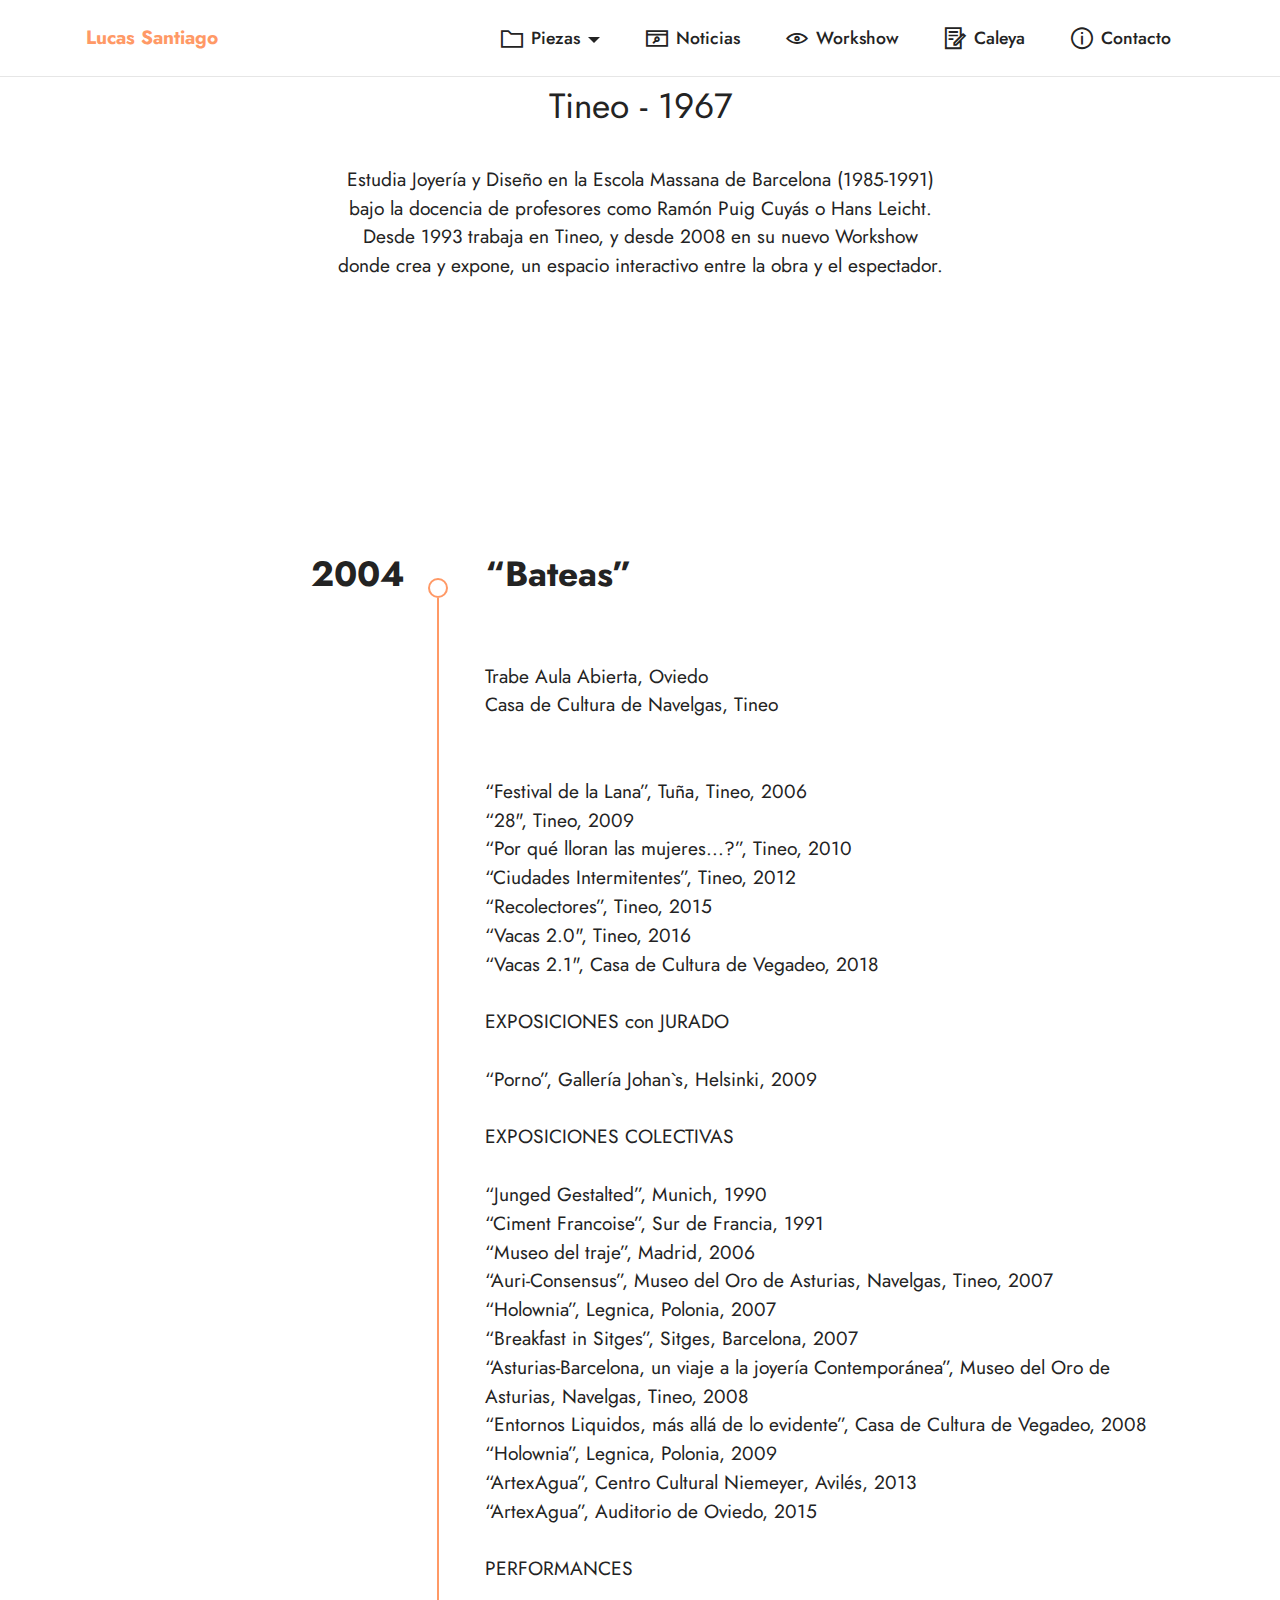
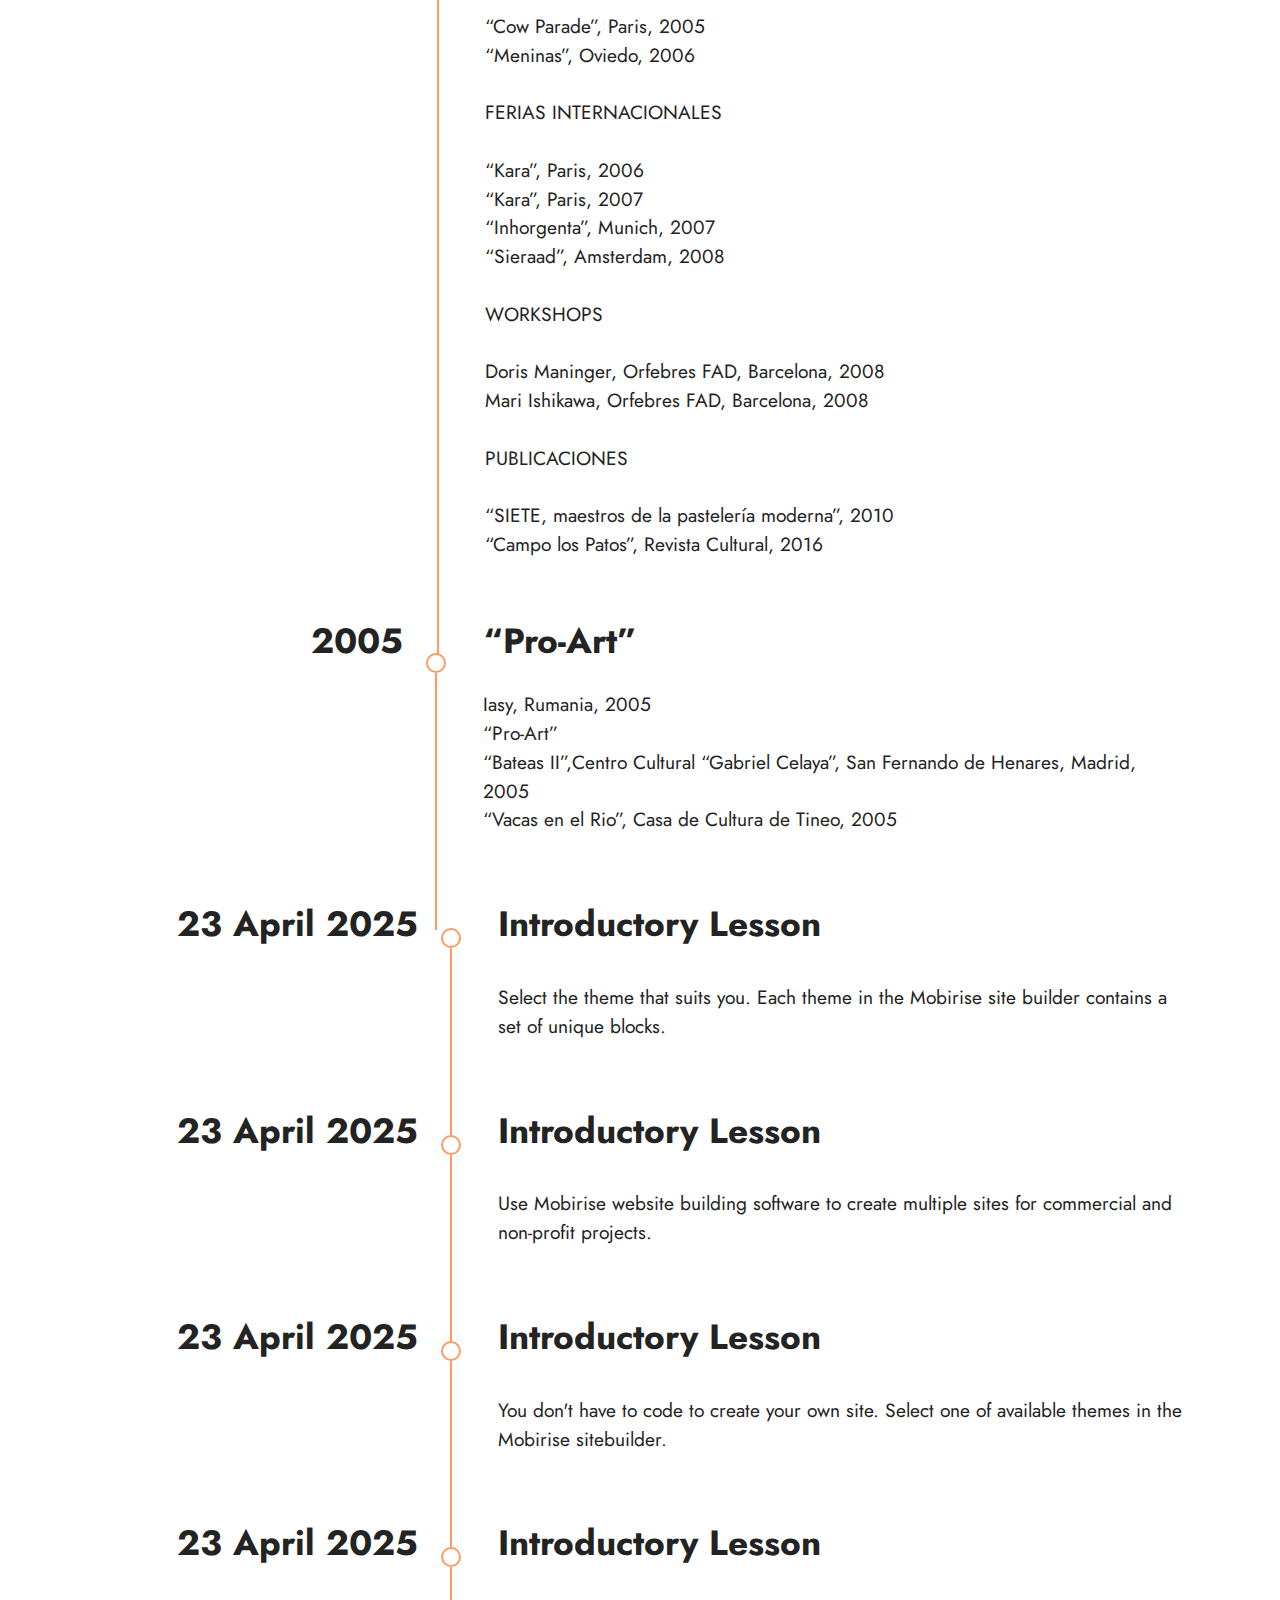
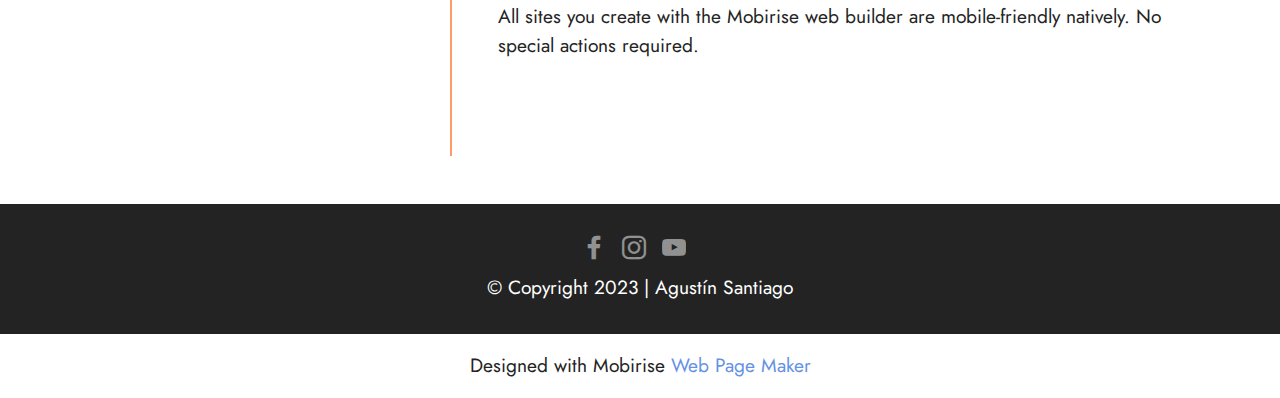
==== commit b9e4ee03: "Página en construcción" ====
--- a/caleya.html
+++ b/caleya.html
@@ -32,7 +32,20 @@
 </head>
 <body>
   
-  <section data-bs-version="5.1" class="menu cid-s48OLK6784" once="menu" id="menu1-m">
+  <section data-bs-version="5.1" class="content5 cid-tkKoVAbmtX" id="content5-p">
+    
+    <div class="container">
+        <div class="row justify-content-center">
+            <div class="col-md-12 col-lg-10">
+                
+                <h4 class="mbr-section-subtitle mbr-fonts-style mb-4 display-5">Tineo - 1967</h4>
+                <p class="mbr-text mbr-fonts-style display-7">Estudia Joyería y Diseño en la Escola Massana de Barcelona (1985-1991) <br>bajo la docencia de profesores como Ramón Puig Cuyás o Hans Leicht. <br>Desde 1993 trabaja en Tineo, y desde 2008 en su nuevo Workshow <br>donde crea y expone, un espacio interactivo entre la obra y el espectador.</p>
+            </div>
+        </div>
+    </div>
+</section>
+
+<section data-bs-version="5.1" class="menu cid-s48OLK6784" once="menu" id="menu1-m">
     
     <nav class="navbar navbar-dropdown navbar-fixed-top navbar-expand-lg">
         <div class="container">
@@ -57,19 +70,6 @@
         </div>
     </nav>
 
-</section>
-
-<section data-bs-version="5.1" class="content5 cid-tkKoVAbmtX" id="content5-p">
-    
-    <div class="container">
-        <div class="row justify-content-center">
-            <div class="col-md-12 col-lg-10">
-                
-                <h4 class="mbr-section-subtitle mbr-fonts-style mb-4 display-5">Tineo - 1967</h4>
-                <p class="mbr-text mbr-fonts-style display-7">Estudia Joyería y Diseño en la Escola Massana de Barcelona (1985-1991) <br>bajo la docencia de profesores como Ramón Puig Cuyás o Hans Leicht. <br>Desde 1993 trabaja en Tineo, y desde 2008 en su nuevo Workshow <br>donde crea y expone, un espacio interactivo entre la obra y el espectador.</p>
-            </div>
-        </div>
-    </div>
 </section>
 
 <section data-bs-version="5.1" class="timeline2 cid-tkKnyJoj3u" id="timeline2-o">
@@ -296,7 +296,7 @@
             </div>
         </div>
     </div>
-</section><section class="display-7" style="padding: 0;align-items: center;justify-content: center;flex-wrap: wrap;    align-content: center;display: flex;position: relative;height: 4rem;"><a href="https://mobiri.se/" style="flex: 1 1;height: 4rem;position: absolute;width: 100%;z-index: 1;"><img alt="" style="height: 4rem;" src="[data-uri]"></a><p style="margin: 0;text-align: center;" class="display-7">Designed with Mobirise &#8204;</p><a style="z-index:1" href="https://mobirise.com/web-page-maker.html">Free Web Page Maker</a></section><script src="assets/bootstrap/js/bootstrap.bundle.min.js"></script>  <script src="assets/smoothscroll/smooth-scroll.js"></script>  <script src="assets/ytplayer/index.js"></script>  <script src="assets/dropdown/js/navbar-dropdown.js"></script>  <script src="assets/theme/js/script.js"></script>  
+</section><section class="display-7" style="padding: 0;align-items: center;justify-content: center;flex-wrap: wrap;    align-content: center;display: flex;position: relative;height: 4rem;"><a href="https://mobiri.se/" style="flex: 1 1;height: 4rem;position: absolute;width: 100%;z-index: 1;"><img alt="" style="height: 4rem;" src="[data-uri]"></a><p style="margin: 0;text-align: center;" class="display-7">Designed with Mobirise &#8204;</p><a style="z-index:1" href="https://mobirise.com/web-page-maker.html">Web Page Maker</a></section><script src="assets/bootstrap/js/bootstrap.bundle.min.js"></script>  <script src="assets/smoothscroll/smooth-scroll.js"></script>  <script src="assets/ytplayer/index.js"></script>  <script src="assets/dropdown/js/navbar-dropdown.js"></script>  <script src="assets/theme/js/script.js"></script>  
   
   
 </body>
--- a/assets/mobirise/css/mbr-additional.css
+++ b/assets/mobirise/css/mbr-additional.css
@@ -688,58 +688,9 @@
   background-color: #ffffff;
 }
 .cid-s48udlf8KU .mbr-section-title {
-  text-align: left;
+  text-align: center;
 }
 .cid-s48udlf8KU .mbr-section-subtitle {
-  text-align: left;
-}
-.cid-s48upRUlSD {
-  padding-top: 2rem;
-  padding-bottom: 2rem;
-  background-color: #ffffff;
-}
-@media (max-width: 991px) {
-  .cid-s48upRUlSD .image-wrapper {
-    margin-bottom: 1rem;
-  }
-}
-.cid-s48upRUlSD .row {
-  flex-direction: row-reverse;
-}
-.cid-s48upRUlSD img {
-  width: 100%;
-}
-.cid-s48vaXqeL6 {
-  padding-top: 2rem;
-  padding-bottom: 2rem;
-  background-color: #ffffff;
-}
-.cid-s48vaXqeL6 .mbr-section-title {
-  text-align: left;
-}
-.cid-s48vaXqeL6 .mbr-section-subtitle {
-  text-align: left;
-}
-.cid-s48vnjULo4 {
-  padding-top: 2rem;
-  padding-bottom: 2rem;
-  background-color: #ffffff;
-}
-.cid-s48vnjULo4 .mbr-section-title {
-  text-align: left;
-}
-.cid-s48vnjULo4 .mbr-section-subtitle {
-  text-align: left;
-}
-.cid-s48vrXhP0J {
-  padding-top: 2rem;
-  padding-bottom: 6rem;
-  background-color: #ffffff;
-}
-.cid-s48vrXhP0J .mbr-section-title {
-  text-align: left;
-}
-.cid-s48vrXhP0J .mbr-section-subtitle {
   text-align: left;
 }
 .cid-s48OLK6784 {
--- a/assets/mobirise/css/mbr-additional.css
+++ b/assets/mobirise/css/mbr-additional.css
@@ -688,58 +688,9 @@
   background-color: #ffffff;
 }
 .cid-s48udlf8KU .mbr-section-title {
-  text-align: left;
+  text-align: center;
 }
 .cid-s48udlf8KU .mbr-section-subtitle {
-  text-align: left;
-}
-.cid-s48upRUlSD {
-  padding-top: 2rem;
-  padding-bottom: 2rem;
-  background-color: #ffffff;
-}
-@media (max-width: 991px) {
-  .cid-s48upRUlSD .image-wrapper {
-    margin-bottom: 1rem;
-  }
-}
-.cid-s48upRUlSD .row {
-  flex-direction: row-reverse;
-}
-.cid-s48upRUlSD img {
-  width: 100%;
-}
-.cid-s48vaXqeL6 {
-  padding-top: 2rem;
-  padding-bottom: 2rem;
-  background-color: #ffffff;
-}
-.cid-s48vaXqeL6 .mbr-section-title {
-  text-align: left;
-}
-.cid-s48vaXqeL6 .mbr-section-subtitle {
-  text-align: left;
-}
-.cid-s48vnjULo4 {
-  padding-top: 2rem;
-  padding-bottom: 2rem;
-  background-color: #ffffff;
-}
-.cid-s48vnjULo4 .mbr-section-title {
-  text-align: left;
-}
-.cid-s48vnjULo4 .mbr-section-subtitle {
-  text-align: left;
-}
-.cid-s48vrXhP0J {
-  padding-top: 2rem;
-  padding-bottom: 6rem;
-  background-color: #ffffff;
-}
-.cid-s48vrXhP0J .mbr-section-title {
-  text-align: left;
-}
-.cid-s48vrXhP0J .mbr-section-subtitle {
   text-align: left;
 }
 .cid-s48OLK6784 {
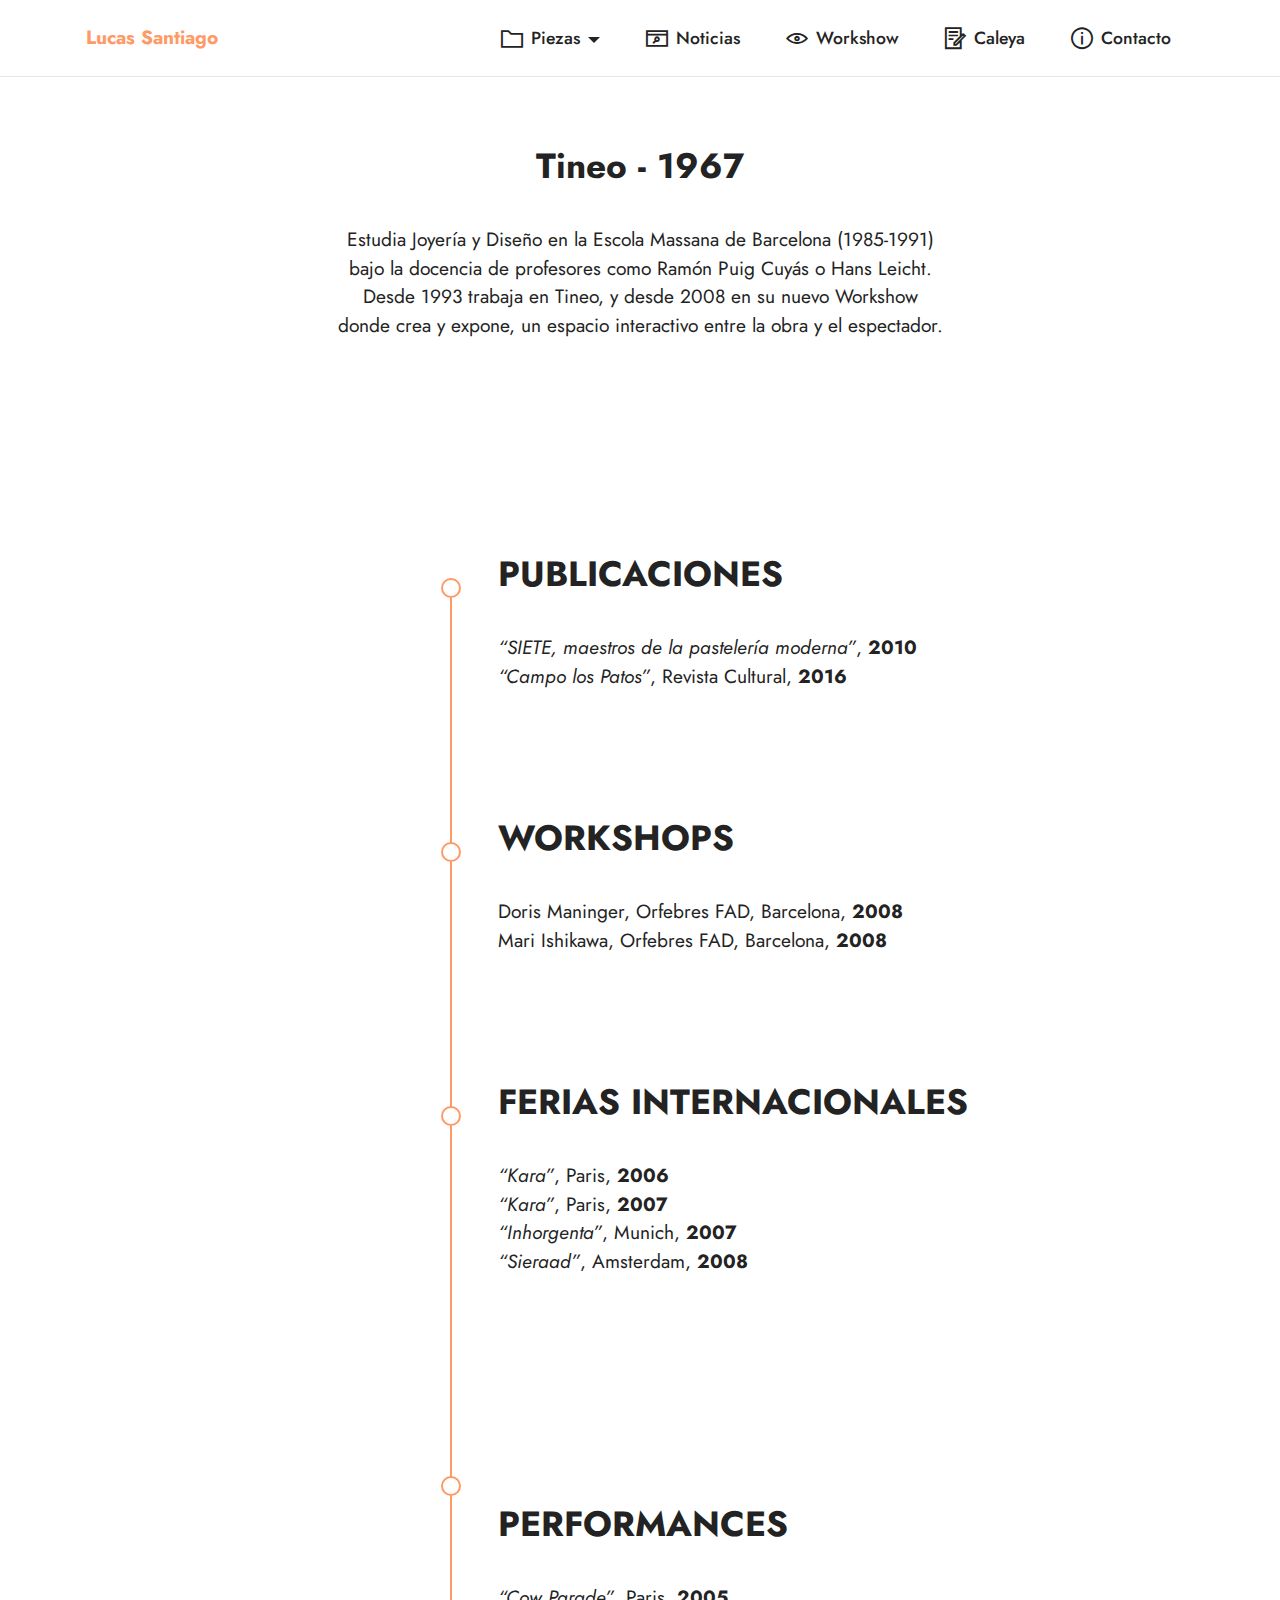
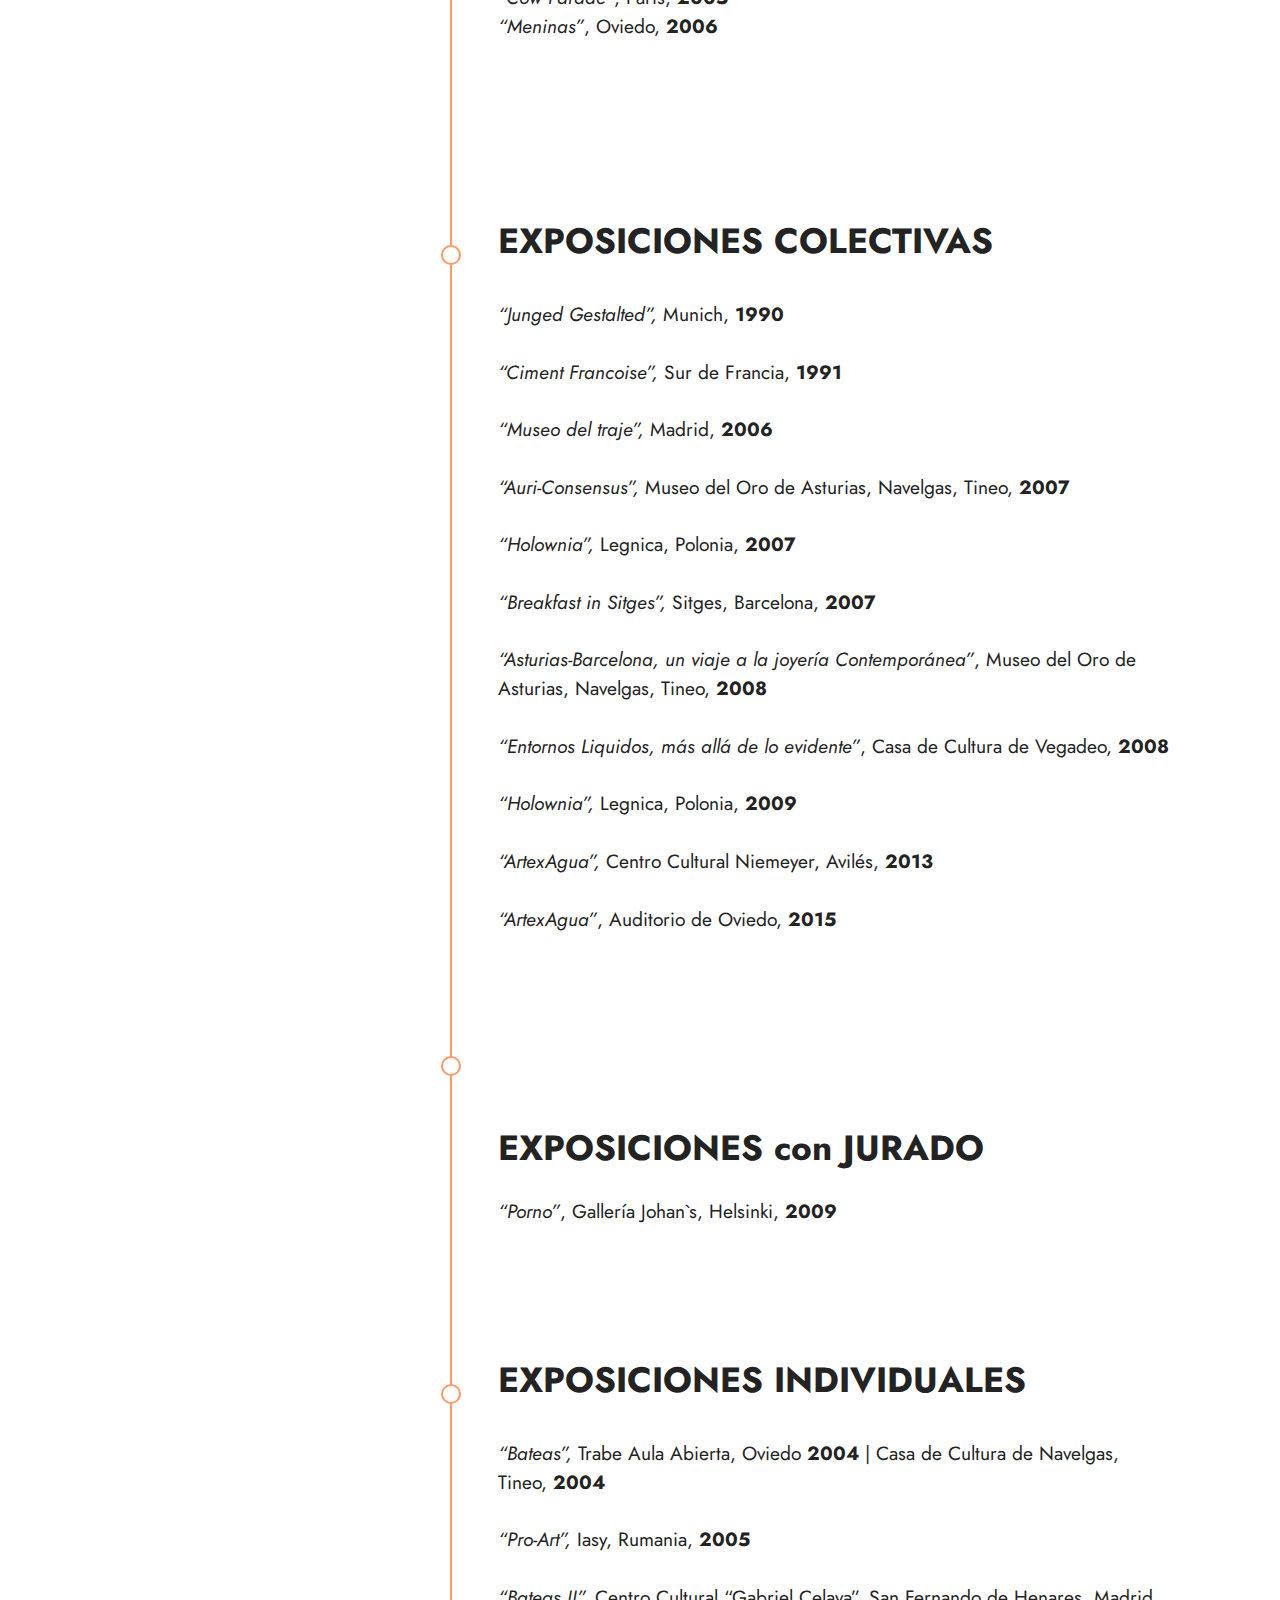
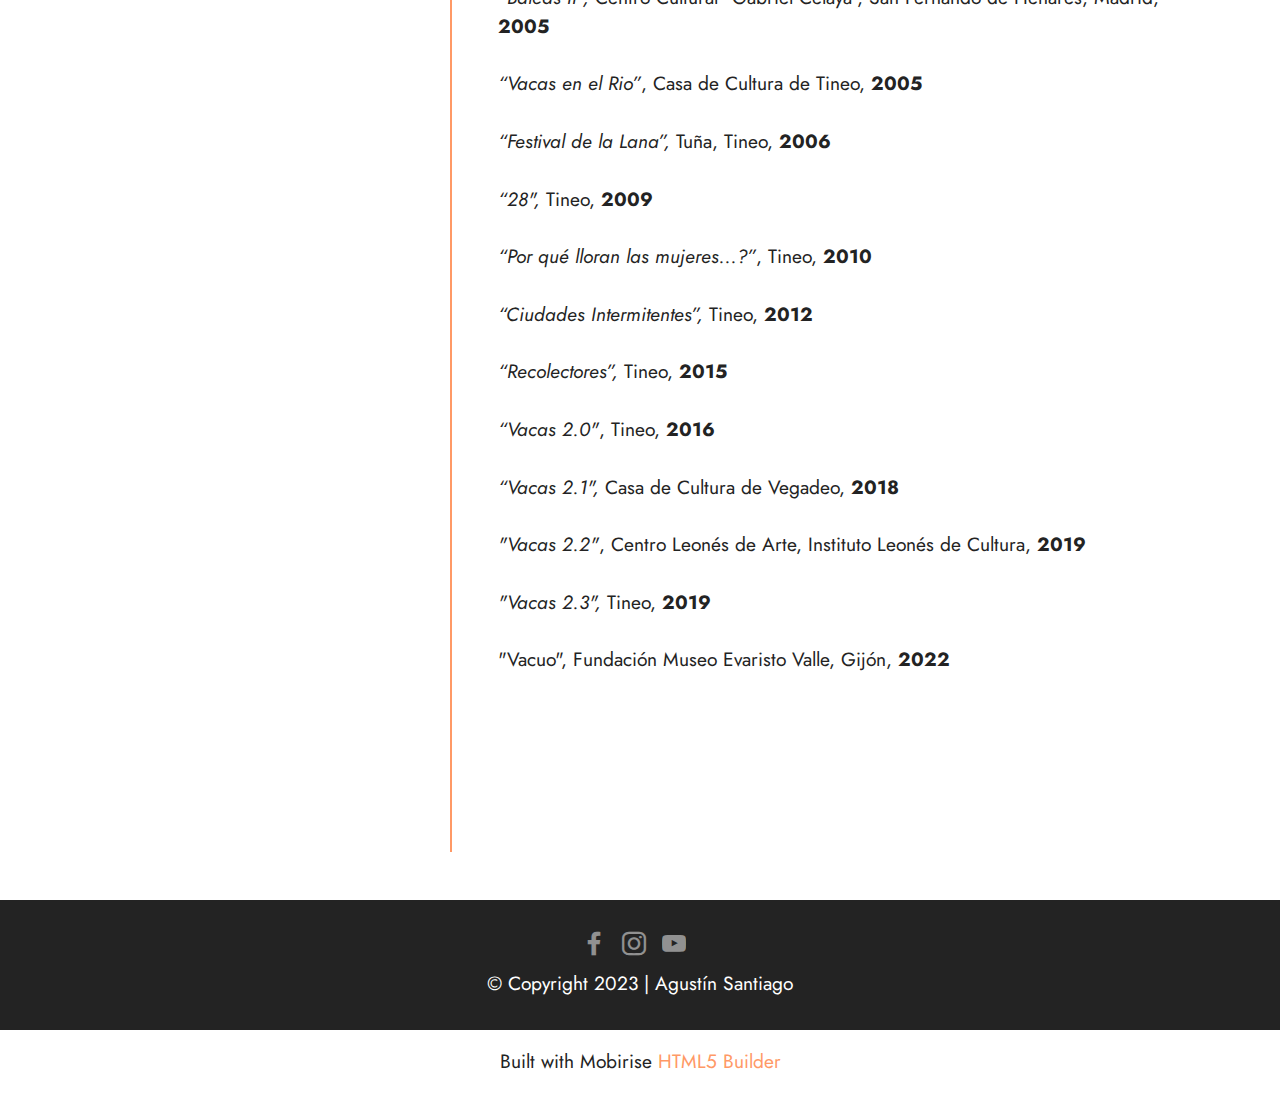
==== commit cddb1390: "Caleya finalizado" ====
--- a/caleya.html
+++ b/caleya.html
@@ -32,44 +32,44 @@
 </head>
 <body>
   
-  <section data-bs-version="5.1" class="content5 cid-tkKoVAbmtX" id="content5-p">
+  <section data-bs-version="5.1" class="menu cid-s48OLK6784" once="menu" id="menu1-m">
+    
+    <nav class="navbar navbar-dropdown navbar-fixed-top navbar-expand-lg">
+        <div class="container">
+            <div class="navbar-brand">
+                
+                <span class="navbar-caption-wrap"><a class="navbar-caption text-danger display-7" href="https://mobiri.se">Lucas Santiago</a></span>
+            </div>
+            <button class="navbar-toggler" type="button" data-toggle="collapse" data-bs-toggle="collapse" data-target="#navbarSupportedContent" data-bs-target="#navbarSupportedContent" aria-controls="navbarNavAltMarkup" aria-expanded="false" aria-label="Toggle navigation">
+                <div class="hamburger">
+                    <span></span>
+                    <span></span>
+                    <span></span>
+                    <span></span>
+                </div>
+            </button>
+            <div class="collapse navbar-collapse" id="navbarSupportedContent">
+                <ul class="navbar-nav nav-dropdown nav-right" data-app-modern-menu="true"><li class="nav-item dropdown"><a class="nav-link link dropdown-toggle text-black show display-4" href="https://mobirise.com" data-toggle="dropdown-submenu" data-bs-toggle="dropdown" data-bs-auto-close="outside" aria-expanded="true"><span class="mobi-mbri mobi-mbri-folder mbr-iconfont mbr-iconfont-btn"></span>Piezas</a><div class="dropdown-menu show" aria-labelledby="dropdown-125" data-bs-popper="none"><a class="dropdown-item text-black display-4" href="https://mobirise.com">Vacas</a></div></li>
+                    <li class="nav-item"><a class="nav-link link text-black display-4" href="https://mobirise.com"><span class="mobi-mbri mobi-mbri-browse mbr-iconfont mbr-iconfont-btn"></span>Noticias</a></li><li class="nav-item"><a class="nav-link link text-black display-4" href="https://mobirise.com"><span class="mobi-mbri mobi-mbri-preview mbr-iconfont mbr-iconfont-btn"></span>Workshow</a></li><li class="nav-item"><a class="nav-link link text-black text-primary display-4" href="https://www.lucassantiago.es/caleya.html"><span class="mobi-mbri mobi-mbri-contact-form mbr-iconfont mbr-iconfont-btn"></span>Caleya</a></li><li class="nav-item"><a class="nav-link link text-black display-4" href="https://mobirise.com"><span class="mobi-mbri mobi-mbri-info mbr-iconfont mbr-iconfont-btn"></span>Contacto</a></li></ul>
+                
+                
+            </div>
+        </div>
+    </nav>
+
+</section>
+
+<section data-bs-version="5.1" class="content5 cid-tkKoVAbmtX" id="content5-p">
     
     <div class="container">
         <div class="row justify-content-center">
             <div class="col-md-12 col-lg-10">
                 
-                <h4 class="mbr-section-subtitle mbr-fonts-style mb-4 display-5">Tineo - 1967</h4>
+                <h4 class="mbr-section-subtitle mbr-fonts-style mb-4 display-5"><strong>Tineo - 1967</strong></h4>
                 <p class="mbr-text mbr-fonts-style display-7">Estudia Joyería y Diseño en la Escola Massana de Barcelona (1985-1991) <br>bajo la docencia de profesores como Ramón Puig Cuyás o Hans Leicht. <br>Desde 1993 trabaja en Tineo, y desde 2008 en su nuevo Workshow <br>donde crea y expone, un espacio interactivo entre la obra y el espectador.</p>
             </div>
         </div>
     </div>
-</section>
-
-<section data-bs-version="5.1" class="menu cid-s48OLK6784" once="menu" id="menu1-m">
-    
-    <nav class="navbar navbar-dropdown navbar-fixed-top navbar-expand-lg">
-        <div class="container">
-            <div class="navbar-brand">
-                
-                <span class="navbar-caption-wrap"><a class="navbar-caption text-danger display-7" href="https://mobiri.se">Lucas Santiago</a></span>
-            </div>
-            <button class="navbar-toggler" type="button" data-toggle="collapse" data-bs-toggle="collapse" data-target="#navbarSupportedContent" data-bs-target="#navbarSupportedContent" aria-controls="navbarNavAltMarkup" aria-expanded="false" aria-label="Toggle navigation">
-                <div class="hamburger">
-                    <span></span>
-                    <span></span>
-                    <span></span>
-                    <span></span>
-                </div>
-            </button>
-            <div class="collapse navbar-collapse" id="navbarSupportedContent">
-                <ul class="navbar-nav nav-dropdown nav-right" data-app-modern-menu="true"><li class="nav-item dropdown"><a class="nav-link link dropdown-toggle text-black display-4" href="https://mobirise.com" data-toggle="dropdown-submenu" data-bs-toggle="dropdown" data-bs-auto-close="outside" aria-expanded="false"><span class="mobi-mbri mobi-mbri-folder mbr-iconfont mbr-iconfont-btn"></span>Piezas</a><div class="dropdown-menu" aria-labelledby="dropdown-125"><a class="dropdown-item text-black display-4" href="https://mobirise.com">Vacas</a></div></li>
-                    <li class="nav-item"><a class="nav-link link text-black display-4" href="https://mobirise.com"><span class="mobi-mbri mobi-mbri-browse mbr-iconfont mbr-iconfont-btn"></span>Noticias</a></li><li class="nav-item"><a class="nav-link link text-black display-4" href="https://mobirise.com"><span class="mobi-mbri mobi-mbri-preview mbr-iconfont mbr-iconfont-btn"></span>Workshow</a></li><li class="nav-item"><a class="nav-link link text-black text-primary display-4" href="caleya.html#top"><span class="mobi-mbri mobi-mbri-contact-form mbr-iconfont mbr-iconfont-btn"></span>Caleya</a></li><li class="nav-item"><a class="nav-link link text-black display-4" href="https://mobirise.com"><span class="mobi-mbri mobi-mbri-info mbr-iconfont mbr-iconfont-btn"></span>Contacto</a></li></ul>
-                
-                
-            </div>
-        </div>
-    </nav>
-
 </section>
 
 <section data-bs-version="5.1" class="timeline2 cid-tkKnyJoj3u" id="timeline2-o">
@@ -84,172 +84,140 @@
             <div class="row timeline-element separline mb-5">
                 <div class="timeline-date-panel col-12 col-md-4">
                     <div class="time-line-date-content">
-                        <h4 class="mbr-timeline-date mbr-fonts-style display-5">
-                            <strong>2004</strong>
+                        
+                    </div>
+                </div>
+                <span class="iconBackground"></span>
+                <div class="col-12 col-md-8">
+                    <div class="timeline-text-content">
+                        <h4 class="mbr-timeline-title mb-4 mbr-fonts-style display-5"><strong>EXPOSICIONES INDIVIDUALES</strong></h4>
+                        
+                        <p class="mbr-text mbr-fonts-style display-7"><em>“Bateas”,</em> Trabe Aula Abierta, Oviedo <strong>2004</strong> | Casa de Cultura de Navelgas, Tineo,&nbsp;<strong>2004</strong><br> 
+<br><em>“Pro-Art”,</em> Iasy, Rumania, <strong>2005</strong><br> 
+<br><em>“Bateas II”,</em> Centro Cultural “Gabriel Celaya”, San Fernando de Henares, Madrid, <strong>2005</strong><br> 
+<br><em>“Vacas en el Rio”</em>,<em> </em>Casa de Cultura de Tineo, <strong>2005</strong><br> 
+<br><em>“Festival de la Lana”,</em> Tuña, Tineo, <strong>2006</strong><br> 
+<br><em>“28", </em>Tineo, <strong>2009</strong><br> 
+<br><em>“Por qué lloran las mujeres...?”</em>, Tineo, <strong>2010</strong><br> 
+<br><em>“Ciudades Intermitentes”,</em> Tineo, <strong>2012</strong><br> 
+<br><em>“Recolectores”,</em> Tineo, <strong>2015</strong><br> 
+<br><em>“Vacas 2.0"</em>, Tineo, <strong>2016</strong><br> 
+<br><em>“Vacas 2.1",</em> Casa de Cultura de Vegadeo, <strong>2018</strong><br><br><em>"Vacas 2.2"</em>,<strong>&nbsp;</strong>Centro Leonés de Arte, Instituto Leonés de Cultura, <strong>2019</strong><br><br><em>"Vacas 2.3", </em>Tineo, <strong>2019</strong><br><strong><br></strong>"Vacuo", Fundación Museo Evaristo Valle, Gijón, <strong>2022</strong></p>
+                    </div>
+                </div>
+            </div>
+            <div class="row timeline-element separline mb-5">
+                <div class="timeline-date-panel col-12 col-md-4">
+                    <div class="time-line-date-content">
+                        
+                    </div>
+                </div>
+                <span class="iconBackground"></span>
+                <div class="col-12 col-md-8">
+                    <div class="timeline-text-content">
+                        <h4 class="mbr-timeline-title mb-4 mbr-fonts-style display-5"><p><strong><br></strong></p><br><p><strong>EX</strong><strong>POSICIONES con JURADO</strong><br></p></h4>
+                        
+                        <p class="mbr-text mbr-fonts-style display-7"><em>“Porno”</em>, Gallería Johan`s, Helsinki, <strong>2009</strong></p>
+                    </div>
+                </div>
+            </div>
+            <div class="row timeline-element separline mb-5">
+                <div class="timeline-date-panel col-12 col-md-4">
+                    <div class="time-line-date-content">
+                        
+                    </div>
+                </div>
+                <span class="iconBackground"></span>
+                <div class="col-12 col-md-8">
+                    <div class="timeline-text-content">
+                        <h4 class="mbr-timeline-title mb-4 mbr-fonts-style display-5"><strong>EXPOSICIONES COLECTIVAS</strong></h4>
+                        
+                        <p class="mbr-text mbr-fonts-style display-7"><em>“Junged Gestalted”,</em> Munich, <strong>1990</strong><br>
+<br><em>“Ciment Francoise”,</em> Sur de Francia, <strong>1991</strong><br>
+<br><em>“Museo del traje”,</em> Madrid, <strong>2006</strong><br>
+<br><em>“Auri-Consensus”,</em> Museo del Oro de Asturias, Navelgas, Tineo, <strong>2007</strong><br>
+<br><em>“Holownia”,</em> Legnica, Polonia, <strong>2007</strong><br>
+<br><em>“Breakfast in Sitges”,</em> Sitges, Barcelona, <strong>2007</strong><br>
+<br><em>“Asturias-Barcelona, un viaje a la joyería Contemporánea”</em>, Museo del Oro de Asturias, Navelgas, Tineo, <strong>2008</strong><br>
+<br><em>“Entornos Liquidos, más allá de lo evidente”</em>, Casa de Cultura de Vegadeo, <strong>2008</strong><br>
+<br><em>“Holownia”,</em> Legnica, Polonia, <strong>2009</strong><br>
+<br><em>“ArtexAgua”,</em> Centro Cultural Niemeyer, Avilés, <strong>2013</strong><br>
+<br><em>“ArtexAgua”</em>, Auditorio de Oviedo, <strong>2015</strong></p>
+                    </div>
+                </div>
+            </div>
+            <div class="row timeline-element separline mb-5">
+                <div class="timeline-date-panel col-12 col-md-4">
+                    <div class="time-line-date-content">
+                        
+                    </div>
+                </div>
+                <span class="iconBackground"></span>
+                <div class="col-12 col-md-8">
+                    <div class="timeline-text-content">
+                        <h4 class="mbr-timeline-title mb-4 mbr-fonts-style display-5">
+                            <strong><br></strong><strong>PERFORMANCES</strong>
                         </h4>
+                        
+                        <p class="mbr-text mbr-fonts-style display-7"><em>“Cow Parade”</em>, Paris, <strong>2005
+</strong><br><em>“Meninas”</em>, Oviedo, <strong>2006</strong><br></p>
+                    </div>
+                </div>
+            </div>
+            <div class="row timeline-element separline mb-5">
+                <div class="timeline-date-panel col-12 col-md-4">
+                    <div class="time-line-date-content">
+                        
+                    </div>
+                </div>
+                <span class="iconBackground"></span>
+                <div class="col-12 col-md-8">
+                    <div class="timeline-text-content">
+                        <h4 class="mbr-timeline-title mb-4 mbr-fonts-style display-5"><strong>FERIAS INTERNACIONALES</strong></h4>
+                        
+                        <p class="mbr-text mbr-fonts-style display-7"><em>“Kara”</em>, Paris, <strong>2006
+</strong><br><em>“Kara”</em>, Paris, <strong>2007
+</strong><br><em>“Inhorgenta”</em>, Munich, <strong>2007
+</strong><br><em>“Sieraad”</em>, Amsterdam, <strong>2008</strong></p>
+                    </div>
+                </div>
+            </div>
+            <div class="row timeline-element separline mb-5">
+                <div class="timeline-date-panel col-12 col-md-4">
+                    <div class="time-line-date-content">
+                        
                     </div>
                 </div>
                 <span class="iconBackground"></span>
                 <div class="col-12 col-md-8">
                     <div class="timeline-text-content">
                         <h4 class="mbr-timeline-title mb-4 mbr-fonts-style display-5">
-                            <strong>“Bateas”</strong></h4>
-                        
-                        <p class="mbr-text mbr-fonts-style display-7"><br>Trabe Aula Abierta, Oviedo<br>Casa de Cultura de Navelgas, Tineo&nbsp;<br> 
-<br><br>“Festival de la Lana”, Tuña, Tineo, 2006 
-<br>“28", Tineo, 2009 
-<br>“Por qué lloran las mujeres...?”, Tineo, 2010 
-<br>“Ciudades Intermitentes”, Tineo, 2012 
-<br>“Recolectores”, Tineo, 2015 
-<br>“Vacas 2.0", Tineo, 2016 
-<br>“Vacas 2.1", Casa de Cultura de Vegadeo, 2018 
-<br>
-<br>EXPOSICIONES con JURADO 
-<br>
-<br>“Porno”, Gallería Johan`s, Helsinki, 2009 
-<br>
-<br>EXPOSICIONES COLECTIVAS 
-<br>
-<br>“Junged Gestalted”, Munich, 1990 
-<br>“Ciment Francoise”, Sur de Francia, 1991 
-<br>“Museo del traje”, Madrid, 2006 
-<br>“Auri-Consensus”, Museo del Oro de Asturias, Navelgas, Tineo, 2007
-<br>“Holownia”, Legnica, Polonia, 2007 
-<br>“Breakfast in Sitges”, Sitges, Barcelona, 2007 
-<br>“Asturias-Barcelona, un viaje a la joyería Contemporánea”, Museo del Oro de Asturias, Navelgas, Tineo, 2008 
-<br>“Entornos Liquidos, más allá de lo evidente”, Casa de Cultura de Vegadeo, 2008 
-<br>“Holownia”, Legnica, Polonia, 2009 
-<br>“ArtexAgua”, Centro Cultural Niemeyer, Avilés, 2013 
-<br>“ArtexAgua”, Auditorio de Oviedo, 2015 
-<br>
-<br>PERFORMANCES 
-<br>
-<br>“Cow Parade”, Paris, 2005 
-<br>“Meninas”, Oviedo, 2006 
-<br>
-<br>FERIAS INTERNACIONALES 
-<br>
-<br>“Kara”, Paris, 2006 
-<br>“Kara”, Paris, 2007 
-<br>“Inhorgenta”, Munich, 2007 
-<br>“Sieraad”, Amsterdam, 2008 
-<br>
-<br>WORKSHOPS 
-<br>
-<br>Doris Maninger, Orfebres FAD, Barcelona, 2008 
-<br>Mari Ishikawa, Orfebres FAD, Barcelona, 2008 
-<br>
-<br>PUBLICACIONES 
-<br>
-<br>“SIETE, maestros de la pastelería moderna”, 2010 
-<br>“Campo los Patos”, Revista Cultural, 2016</p>
-                    </div>
-                </div>
-            </div>
-            <div class="row timeline-element separline mb-5">
-                <div class="timeline-date-panel col-12 col-md-4">
-                    <div class="time-line-date-content">
-                        <h4 class="mbr-timeline-date mbr-fonts-style display-5"><p>
-                            &nbsp;&nbsp;&nbsp;&nbsp;&nbsp;&nbsp;&nbsp;&nbsp;&nbsp;&nbsp;&nbsp;&nbsp;&nbsp;&nbsp;&nbsp;&nbsp;&nbsp;<strong>2005</strong></p></h4>
-                    </div>
-                </div>
-                <span class="iconBackground"></span>
-                <div class="col-12 col-md-8">
-                    <div class="timeline-text-content">
-                        <h4 class="mbr-timeline-title mb-4 mbr-fonts-style display-5"><p><strong>“Pro-Art”</strong>
-                        </p></h4>
-                        
-                        <p class="mbr-text mbr-fonts-style display-7">Iasy, Rumania, 2005<br>
-“Pro-Art”<br>“Bateas II”,Centro Cultural “Gabriel Celaya”, San Fernando de Henares, Madrid, 2005
-<br>“Vacas en el Rio”, Casa de Cultura de Tineo, 2005</p>
-                    </div>
-                </div>
-            </div>
-            <div class="row timeline-element separline mb-5">
-                <div class="timeline-date-panel col-12 col-md-4">
-                    <div class="time-line-date-content">
-                        <h4 class="mbr-timeline-date mbr-fonts-style display-5">
-                            <strong>23 April 2025</strong>
+                            <strong>WORKSHOPS</strong>
                         </h4>
+                        
+                        <p class="mbr-text mbr-fonts-style display-7">Doris Maninger, Orfebres FAD, Barcelona, <strong>2008
+</strong><br>Mari Ishikawa, Orfebres FAD, Barcelona, <strong>2008</strong></p>
+                    </div>
+                </div>
+            </div>
+            <div class="row timeline-element separline mb-5">
+                <div class="timeline-date-panel col-12 col-md-4">
+                    <div class="time-line-date-content">
+                        
                     </div>
                 </div>
                 <span class="iconBackground"></span>
                 <div class="col-12 col-md-8">
                     <div class="timeline-text-content">
                         <h4 class="mbr-timeline-title mb-4 mbr-fonts-style display-5">
-                            <strong>Introductory Lesson</strong>
+                            <strong>PUBLICACIONES</strong>
                         </h4>
                         
-                        <p class="mbr-text mbr-fonts-style display-7">
-                            Select the theme that suits you. Each theme in the Mobirise site builder contains a set of unique blocks.
-                        </p>
-                    </div>
-                </div>
-            </div>
-            <div class="row timeline-element separline mb-5">
-                <div class="timeline-date-panel col-12 col-md-4">
-                    <div class="time-line-date-content">
-                        <h4 class="mbr-timeline-date mbr-fonts-style display-5">
-                            <strong>23 April 2025</strong>
-                        </h4>
-                    </div>
-                </div>
-                <span class="iconBackground"></span>
-                <div class="col-12 col-md-8">
-                    <div class="timeline-text-content">
-                        <h4 class="mbr-timeline-title mb-4 mbr-fonts-style display-5">
-                            <strong>Introductory Lesson</strong>
-                        </h4>
-                        
-                        <p class="mbr-text mbr-fonts-style display-7">
-                            Use Mobirise website building software to create multiple sites for commercial and non-profit projects.
-                        </p>
-                    </div>
-                </div>
-            </div>
-            <div class="row timeline-element separline mb-5">
-                <div class="timeline-date-panel col-12 col-md-4">
-                    <div class="time-line-date-content">
-                        <h4 class="mbr-timeline-date mbr-fonts-style display-5">
-                            <strong>23 April 2025</strong>
-                        </h4>
-                    </div>
-                </div>
-                <span class="iconBackground"></span>
-                <div class="col-12 col-md-8">
-                    <div class="timeline-text-content">
-                        <h4 class="mbr-timeline-title mb-4 mbr-fonts-style display-5">
-                            <strong>Introductory Lesson</strong>
-                        </h4>
-                        
-                        <p class="mbr-text mbr-fonts-style display-7">
-                            You don't have to code to create your own site. Select one of available themes in the Mobirise sitebuilder.
-                        </p>
-                    </div>
-                </div>
-            </div>
-            <div class="row timeline-element separline mb-5">
-                <div class="timeline-date-panel col-12 col-md-4">
-                    <div class="time-line-date-content">
-                        <h4 class="mbr-timeline-date mbr-fonts-style display-5">
-                            <strong>23 April 2025</strong>
-                        </h4>
-                    </div>
-                </div>
-                <span class="iconBackground"></span>
-                <div class="col-12 col-md-8">
-                    <div class="timeline-text-content">
-                        <h4 class="mbr-timeline-title mb-4 mbr-fonts-style display-5">
-                            <strong>Introductory Lesson</strong>
-                        </h4>
-                        
-                        <p class="mbr-text mbr-fonts-style display-7">
-                            All sites you create with the Mobirise web builder are mobile-friendly natively. No special actions required.
-                        </p>
-                    </div>
-                </div>
-            </div>
-            
+                        <p class="mbr-text mbr-fonts-style display-7"><em>“SIETE, maestros de la pastelería moderna”</em>, <strong>2010
+</strong><br><em>“Campo los Patos”</em>, Revista Cultural, <strong>2016</strong></p>
+                    </div>
+                </div>
+            </div>
             
             
             
@@ -296,7 +264,7 @@
             </div>
         </div>
     </div>
-</section><section class="display-7" style="padding: 0;align-items: center;justify-content: center;flex-wrap: wrap;    align-content: center;display: flex;position: relative;height: 4rem;"><a href="https://mobiri.se/" style="flex: 1 1;height: 4rem;position: absolute;width: 100%;z-index: 1;"><img alt="" style="height: 4rem;" src="[data-uri]"></a><p style="margin: 0;text-align: center;" class="display-7">Designed with Mobirise &#8204;</p><a style="z-index:1" href="https://mobirise.com/web-page-maker.html">Web Page Maker</a></section><script src="assets/bootstrap/js/bootstrap.bundle.min.js"></script>  <script src="assets/smoothscroll/smooth-scroll.js"></script>  <script src="assets/ytplayer/index.js"></script>  <script src="assets/dropdown/js/navbar-dropdown.js"></script>  <script src="assets/theme/js/script.js"></script>  
+</section><section class="display-7" style="padding: 0;align-items: center;justify-content: center;flex-wrap: wrap;    align-content: center;display: flex;position: relative;height: 4rem;"><a href="https://mobiri.se/" style="flex: 1 1;height: 4rem;position: absolute;width: 100%;z-index: 1;"><img alt="" style="height: 4rem;" src="[data-uri]"></a><p style="margin: 0;text-align: center;" class="display-7">Built with Mobirise &#8204;</p><a style="z-index:1" href="https://mobirise.com/html-builder.html">HTML5 Builder</a></section><script src="assets/bootstrap/js/bootstrap.bundle.min.js"></script>  <script src="assets/smoothscroll/smooth-scroll.js"></script>  <script src="assets/ytplayer/index.js"></script>  <script src="assets/dropdown/js/navbar-dropdown.js"></script>  <script src="assets/theme/js/script.js"></script>  
   
   
 </body>
--- a/assets/mobirise/css/mbr-additional.css
+++ b/assets/mobirise/css/mbr-additional.css
@@ -96,7 +96,7 @@
   border-radius: 4px;
 }
 .bg-primary {
-  background-color: #6592e6 !important;
+  background-color: #ff9966 !important;
 }
 .bg-success {
   background-color: #40b0bf !important;
@@ -112,8 +112,8 @@
 }
 .btn-primary,
 .btn-primary:active {
-  background-color: #6592e6 !important;
-  border-color: #6592e6 !important;
+  background-color: #ff9966 !important;
+  border-color: #ff9966 !important;
   color: #ffffff !important;
   box-shadow: 0 2px 2px 0 rgba(0, 0, 0, 0.2);
 }
@@ -122,15 +122,15 @@
 .btn-primary.focus,
 .btn-primary.active {
   color: #ffffff !important;
-  background-color: #2260d2 !important;
-  border-color: #2260d2 !important;
+  background-color: #ff5f0f !important;
+  border-color: #ff5f0f !important;
   box-shadow: 0 2px 5px 0 rgba(0, 0, 0, 0.2);
 }
 .btn-primary.disabled,
 .btn-primary:disabled {
   color: #ffffff !important;
-  background-color: #2260d2 !important;
-  border-color: #2260d2 !important;
+  background-color: #ff5f0f !important;
+  border-color: #ff5f0f !important;
 }
 .btn-secondary,
 .btn-secondary:active {
@@ -290,13 +290,13 @@
 .btn-primary-outline:active {
   background-color: transparent !important;
   border-color: transparent;
-  color: #6592e6;
+  color: #ff9966;
 }
 .btn-primary-outline:hover,
 .btn-primary-outline:focus,
 .btn-primary-outline.focus,
 .btn-primary-outline.active {
-  color: #2260d2 !important;
+  color: #ff5f0f !important;
   background-color: transparent!important;
   border-color: transparent!important;
   box-shadow: none!important;
@@ -304,8 +304,8 @@
 .btn-primary-outline.disabled,
 .btn-primary-outline:disabled {
   color: #ffffff !important;
-  background-color: #6592e6 !important;
-  border-color: #6592e6 !important;
+  background-color: #ff9966 !important;
+  border-color: #ff9966 !important;
 }
 .btn-secondary-outline,
 .btn-secondary-outline:active {
@@ -455,7 +455,7 @@
   border-color: #fafafa !important;
 }
 .text-primary {
-  color: #6592e6 !important;
+  color: #ff9966 !important;
 }
 .text-secondary {
   color: #ff6666 !important;
@@ -481,7 +481,7 @@
 a.text-primary:hover,
 a.text-primary:focus,
 a.text-primary.active {
-  color: #205ac5 !important;
+  color: #ff5500 !important;
 }
 a.text-secondary:hover,
 a.text-secondary:focus,
@@ -532,7 +532,7 @@
   background-position: 0px 1.2em;
 }
 .nav-tabs .nav-link.active {
-  color: #6592e6;
+  color: #ff9966;
 }
 .nav-tabs .nav-link:not(.active) {
   color: #232323;
@@ -550,8 +550,8 @@
   background-color: #ff9966;
 }
 .mbr-gallery-filter li.active .btn {
-  background-color: #6592e6;
-  border-color: #6592e6;
+  background-color: #ff9966;
+  border-color: #ff9966;
   color: #ffffff;
 }
 .mbr-gallery-filter li.active .btn:focus {
@@ -559,7 +559,7 @@
 }
 a,
 a:hover {
-  color: #6592e6;
+  color: #ff9966;
 }
 .mbr-plan-header.bg-primary .mbr-plan-subtitle,
 .mbr-plan-header.bg-primary .mbr-plan-price-desc {
@@ -597,7 +597,7 @@
 .form-control:hover,
 .form-control:focus {
   box-shadow: rgba(0, 0, 0, 0.07) 0px 1px 1px 0px, rgba(0, 0, 0, 0.07) 0px 1px 3px 0px, rgba(0, 0, 0, 0.03) 0px 0px 0px 1px;
-  border-color: #6592e6 !important;
+  border-color: #ff9966 !important;
 }
 .form-control:-webkit-input-placeholder {
   font-family: 'Jost', sans-serif;
@@ -609,19 +609,19 @@
   font-size: 1.375rem;
 }
 blockquote {
-  border-color: #6592e6;
+  border-color: #ff9966;
 }
 /* Forms */
 .jq-selectbox li:hover,
 .jq-selectbox li.selected {
-  background-color: #6592e6;
+  background-color: #ff9966;
   color: #ffffff;
 }
 .jq-number__spin {
   transition: 0.25s ease;
 }
 .jq-number__spin:hover {
-  border-color: #6592e6;
+  border-color: #ff9966;
 }
 .jq-selectbox .jq-selectbox__trigger-arrow,
 .jq-number__spin.minus:after,
@@ -633,14 +633,14 @@
 .jq-selectbox:hover .jq-selectbox__trigger-arrow,
 .jq-number__spin.minus:hover:after,
 .jq-number__spin.plus:hover:after {
-  border-top-color: #6592e6;
-  border-bottom-color: #6592e6;
+  border-top-color: #ff9966;
+  border-bottom-color: #ff9966;
 }
 .xdsoft_datetimepicker .xdsoft_calendar td.xdsoft_default,
 .xdsoft_datetimepicker .xdsoft_calendar td.xdsoft_current,
 .xdsoft_datetimepicker .xdsoft_timepicker .xdsoft_time_box > div > div.xdsoft_current {
-  color: #ffffff !important;
-  background-color: #6592e6 !important;
+  color: #000000 !important;
+  background-color: #ff9966 !important;
   box-shadow: none !important;
 }
 .xdsoft_datetimepicker .xdsoft_calendar td:hover,
@@ -671,7 +671,7 @@
   top: 50%;
   left: 50%;
   transform: translateX(-50%) translateY(-50%);
-  background-image: url("data:image/svg+xml;charset=UTF-8,%3csvg width='32' height='32' viewBox='0 0 64 64' xmlns='http://www.w3.org/2000/svg' stroke='%236592e6' %3e%3cg fill='none' fill-rule='evenodd'%3e%3cg transform='translate(16 16)' stroke-width='2'%3e%3ccircle stroke-opacity='.5' cx='16' cy='16' r='16'/%3e%3cpath d='M32 16c0-9.94-8.06-16-16-16'%3e%3canimateTransform attributeName='transform' type='rotate' from='0 16 16' to='360 16 16' dur='1s' repeatCount='indefinite'/%3e%3c/path%3e%3c/g%3e%3c/g%3e%3c/svg%3e");
+  background-image: url("data:image/svg+xml;charset=UTF-8,%3csvg width='32' height='32' viewBox='0 0 64 64' xmlns='http://www.w3.org/2000/svg' stroke='%23ff9966' %3e%3cg fill='none' fill-rule='evenodd'%3e%3cg transform='translate(16 16)' stroke-width='2'%3e%3ccircle stroke-opacity='.5' cx='16' cy='16' r='16'/%3e%3cpath d='M32 16c0-9.94-8.06-16-16-16'%3e%3canimateTransform attributeName='transform' type='rotate' from='0 16 16' to='360 16 16' dur='1s' repeatCount='indefinite'/%3e%3c/path%3e%3c/g%3e%3c/g%3e%3c/svg%3e");
 }
 section.lazy-placeholder:after {
   opacity: 0.5;
@@ -727,7 +727,7 @@
 }
 .cid-s48OLK6784 .dropdown-item:hover,
 .cid-s48OLK6784 .dropdown-item:focus {
-  background: #6592e6 !important;
+  background: #ff9966 !important;
   color: white !important;
 }
 .cid-s48OLK6784 .nav-dropdown .link {
@@ -1144,7 +1144,7 @@
 }
 .cid-s48OLK6784 .dropdown-item:hover,
 .cid-s48OLK6784 .dropdown-item:focus {
-  background: #6592e6 !important;
+  background: #ff9966 !important;
   color: white !important;
 }
 .cid-s48OLK6784 .nav-dropdown .link {
@@ -1467,6 +1467,7 @@
 .cid-tkKnyJoj3u .timelines-container {
   display: flex;
   flex-wrap: wrap;
+  flex-direction: column-reverse;
 }
 .cid-tkKnyJoj3u .timeline-element {
   position: relative;
@@ -1606,3 +1607,430 @@
 .cid-tkKm4JWUhI .media-container-row .row-copirayt p {
   width: 100%;
 }
+.cid-tkPasW61cs {
+  padding-top: 6rem;
+  padding-bottom: 6rem;
+  background-color: #ffffff;
+}
+.cid-tkPasW61cs .mbr-overlay {
+  background-color: #ffffff;
+  opacity: 0.4;
+}
+.cid-tkPasW61cs form .mbr-section-btn {
+  text-align: center;
+  width: 100%;
+}
+.cid-tkPasW61cs form .mbr-section-btn .btn {
+  display: inline-flex;
+}
+@media (max-width: 991px) {
+  .cid-tkPasW61cs form .mbr-section-btn .btn {
+    width: 100%;
+  }
+}
+.cid-s48OLK6784 {
+  z-index: 1000;
+  width: 100%;
+  position: relative;
+  min-height: 60px;
+}
+.cid-s48OLK6784 nav.navbar {
+  position: fixed;
+}
+.cid-s48OLK6784 .dropdown-item:before {
+  font-family: Moririse2 !important;
+  content: '\e966';
+  display: inline-block;
+  width: 0;
+  position: absolute;
+  left: 1rem;
+  top: 0.5rem;
+  margin-right: 0.5rem;
+  line-height: 1;
+  font-size: inherit;
+  vertical-align: middle;
+  text-align: center;
+  overflow: hidden;
+  transform: scale(0, 1);
+  transition: all 0.25s ease-in-out;
+}
+.cid-s48OLK6784 .dropdown-menu {
+  padding: 0;
+}
+.cid-s48OLK6784 .dropdown-item {
+  border-bottom: 1px solid #e6e6e6;
+}
+.cid-s48OLK6784 .dropdown-item:hover,
+.cid-s48OLK6784 .dropdown-item:focus {
+  background: #ff9966 !important;
+  color: white !important;
+}
+.cid-s48OLK6784 .nav-dropdown .link {
+  padding: 0 0.3em !important;
+  margin: .667em 1em !important;
+}
+.cid-s48OLK6784 .nav-dropdown .link.dropdown-toggle::after {
+  margin-left: 0.5rem;
+  margin-top: 0.2rem;
+}
+.cid-s48OLK6784 .nav-link {
+  position: relative;
+}
+.cid-s48OLK6784 .container {
+  display: flex;
+  margin: auto;
+}
+.cid-s48OLK6784 .iconfont-wrapper {
+  color: #000000 !important;
+  font-size: 1.5rem;
+  padding-right: .5rem;
+}
+.cid-s48OLK6784 .navbar-caption {
+  padding-right: 4rem;
+}
+.cid-s48OLK6784 .dropdown-menu,
+.cid-s48OLK6784 .navbar.opened {
+  background: #ffffff !important;
+}
+.cid-s48OLK6784 .nav-item:focus,
+.cid-s48OLK6784 .nav-link:focus {
+  outline: none;
+}
+.cid-s48OLK6784 .dropdown .dropdown-menu .dropdown-item {
+  width: auto;
+  transition: all 0.25s ease-in-out;
+}
+.cid-s48OLK6784 .dropdown .dropdown-menu .dropdown-item::after {
+  right: 0.5rem;
+}
+.cid-s48OLK6784 .dropdown .dropdown-menu .dropdown-item .mbr-iconfont {
+  margin-left: -1.8rem;
+  padding-right: 1rem;
+  font-size: inherit;
+}
+.cid-s48OLK6784 .dropdown .dropdown-menu .dropdown-item .mbr-iconfont:before {
+  display: inline-block;
+  transform: scale(1, 1);
+  transition: all 0.25s ease-in-out;
+}
+.cid-s48OLK6784 .collapsed .dropdown-menu .dropdown-item:before {
+  display: none;
+}
+.cid-s48OLK6784 .collapsed .dropdown .dropdown-menu .dropdown-item {
+  padding: 0.235em 1.5em 0.235em 1.5em !important;
+  transition: none;
+  margin: 0 !important;
+}
+.cid-s48OLK6784 .navbar {
+  min-height: 77px;
+  transition: all .3s;
+  border-bottom: 1px solid transparent;
+  background: #ffffff;
+}
+.cid-s48OLK6784 .navbar:not(.navbar-short) {
+  border-bottom: 1px solid #e6e6e6;
+}
+.cid-s48OLK6784 .navbar.opened {
+  transition: all .3s;
+}
+.cid-s48OLK6784 .navbar .dropdown-item {
+  padding: .5rem 1.8rem;
+}
+.cid-s48OLK6784 .navbar .navbar-logo img {
+  width: auto;
+}
+.cid-s48OLK6784 .navbar .navbar-collapse {
+  justify-content: flex-end;
+  z-index: 1;
+}
+.cid-s48OLK6784 .navbar.collapsed .nav-item .nav-link::before {
+  display: none;
+}
+.cid-s48OLK6784 .navbar.collapsed.opened .dropdown-menu {
+  top: 0;
+}
+.cid-s48OLK6784 .navbar.collapsed .dropdown-menu .dropdown-submenu {
+  left: 0 !important;
+}
+.cid-s48OLK6784 .navbar.collapsed .dropdown-menu .dropdown-item:after {
+  right: auto;
+}
+.cid-s48OLK6784 .navbar.collapsed .dropdown-menu .dropdown-toggle[data-toggle="dropdown-submenu"]:after {
+  margin-left: 0.5rem;
+  margin-top: 0.2rem;
+  border-top: 0.35em solid;
+  border-right: 0.35em solid transparent;
+  border-left: 0.35em solid transparent;
+  border-bottom: 0;
+  top: 55%;
+}
+.cid-s48OLK6784 .navbar.collapsed ul.navbar-nav li {
+  margin: auto;
+}
+.cid-s48OLK6784 .navbar.collapsed .dropdown-menu .dropdown-item {
+  padding: .25rem 1.5rem;
+  text-align: center;
+}
+.cid-s48OLK6784 .navbar.collapsed .icons-menu {
+  padding-left: 0;
+  padding-right: 0;
+  padding-top: .5rem;
+  padding-bottom: .5rem;
+}
+@media (max-width: 991px) {
+  .cid-s48OLK6784 .navbar .nav-item .nav-link::before {
+    display: none;
+  }
+  .cid-s48OLK6784 .navbar.opened .dropdown-menu {
+    top: 0;
+  }
+  .cid-s48OLK6784 .navbar .dropdown-menu .dropdown-submenu {
+    left: 0 !important;
+  }
+  .cid-s48OLK6784 .navbar .dropdown-menu .dropdown-item:after {
+    right: auto;
+  }
+  .cid-s48OLK6784 .navbar .dropdown-menu .dropdown-toggle[data-toggle="dropdown-submenu"]:after {
+    margin-left: 0.5rem;
+    margin-top: 0.2rem;
+    border-top: 0.35em solid;
+    border-right: 0.35em solid transparent;
+    border-left: 0.35em solid transparent;
+    border-bottom: 0;
+    top: 55%;
+  }
+  .cid-s48OLK6784 .navbar .navbar-logo img {
+    height: 3.8rem !important;
+  }
+  .cid-s48OLK6784 .navbar ul.navbar-nav li {
+    margin: auto;
+  }
+  .cid-s48OLK6784 .navbar .dropdown-menu .dropdown-item {
+    padding: .25rem 1.5rem !important;
+    text-align: center;
+  }
+  .cid-s48OLK6784 .navbar .navbar-brand {
+    flex-shrink: initial;
+    flex-basis: auto;
+    word-break: break-word;
+    padding-right: 2rem;
+  }
+  .cid-s48OLK6784 .navbar .navbar-toggler {
+    flex-basis: auto;
+  }
+  .cid-s48OLK6784 .navbar .icons-menu {
+    padding-left: 0;
+    padding-top: .5rem;
+    padding-bottom: .5rem;
+  }
+}
+.cid-s48OLK6784 .navbar.navbar-short {
+  min-height: 60px;
+}
+.cid-s48OLK6784 .navbar.navbar-short .navbar-logo img {
+  height: 3rem !important;
+}
+.cid-s48OLK6784 .navbar.navbar-short .navbar-brand {
+  padding: 0;
+}
+.cid-s48OLK6784 .navbar-brand {
+  flex-shrink: 0;
+  align-items: center;
+  margin-right: 0;
+  padding: 0;
+  transition: all .3s;
+  word-break: break-word;
+  z-index: 1;
+}
+.cid-s48OLK6784 .navbar-brand .navbar-caption {
+  line-height: inherit !important;
+}
+.cid-s48OLK6784 .navbar-brand .navbar-logo a {
+  outline: none;
+}
+.cid-s48OLK6784 .dropdown-item.active,
+.cid-s48OLK6784 .dropdown-item:active {
+  background-color: transparent;
+}
+.cid-s48OLK6784 .navbar-expand-lg .navbar-nav .nav-link {
+  padding: 0;
+}
+.cid-s48OLK6784 .nav-dropdown .link.dropdown-toggle {
+  margin-right: 1.667em;
+}
+.cid-s48OLK6784 .nav-dropdown .link.dropdown-toggle[aria-expanded="true"] {
+  margin-right: 0;
+  padding: 0.667em 1.667em;
+}
+.cid-s48OLK6784 .navbar.navbar-expand-lg .dropdown .dropdown-menu {
+  background: #ffffff;
+}
+.cid-s48OLK6784 .navbar.navbar-expand-lg .dropdown .dropdown-menu .dropdown-submenu {
+  margin: 0;
+  left: 100%;
+}
+.cid-s48OLK6784 .navbar .dropdown.open > .dropdown-menu {
+  display: block;
+}
+.cid-s48OLK6784 ul.navbar-nav {
+  flex-wrap: wrap;
+}
+.cid-s48OLK6784 .navbar-buttons {
+  text-align: center;
+  min-width: 170px;
+}
+.cid-s48OLK6784 button.navbar-toggler {
+  outline: none;
+  width: 31px;
+  height: 20px;
+  cursor: pointer;
+  transition: all .2s;
+  position: relative;
+  align-self: center;
+}
+.cid-s48OLK6784 button.navbar-toggler .hamburger span {
+  position: absolute;
+  right: 0;
+  width: 30px;
+  height: 2px;
+  border-right: 5px;
+  background-color: currentColor;
+}
+.cid-s48OLK6784 button.navbar-toggler .hamburger span:nth-child(1) {
+  top: 0;
+  transition: all .2s;
+}
+.cid-s48OLK6784 button.navbar-toggler .hamburger span:nth-child(2) {
+  top: 8px;
+  transition: all .15s;
+}
+.cid-s48OLK6784 button.navbar-toggler .hamburger span:nth-child(3) {
+  top: 8px;
+  transition: all .15s;
+}
+.cid-s48OLK6784 button.navbar-toggler .hamburger span:nth-child(4) {
+  top: 16px;
+  transition: all .2s;
+}
+.cid-s48OLK6784 nav.opened .hamburger span:nth-child(1) {
+  top: 8px;
+  width: 0;
+  opacity: 0;
+  right: 50%;
+  transition: all .2s;
+}
+.cid-s48OLK6784 nav.opened .hamburger span:nth-child(2) {
+  transform: rotate(45deg);
+  transition: all .25s;
+}
+.cid-s48OLK6784 nav.opened .hamburger span:nth-child(3) {
+  transform: rotate(-45deg);
+  transition: all .25s;
+}
+.cid-s48OLK6784 nav.opened .hamburger span:nth-child(4) {
+  top: 8px;
+  width: 0;
+  opacity: 0;
+  right: 50%;
+  transition: all .2s;
+}
+.cid-s48OLK6784 .navbar-dropdown {
+  padding: .5rem 1rem;
+  position: fixed;
+}
+.cid-s48OLK6784 a.nav-link {
+  display: flex;
+  align-items: center;
+  justify-content: center;
+}
+.cid-s48OLK6784 .icons-menu {
+  flex-wrap: nowrap;
+  display: flex;
+  justify-content: center;
+  padding-left: 1rem;
+  padding-right: 1rem;
+  padding-top: 0.3rem;
+  text-align: center;
+}
+@media screen and (-ms-high-contrast: active), (-ms-high-contrast: none) {
+  .cid-s48OLK6784 .navbar {
+    height: 77px;
+  }
+  .cid-s48OLK6784 .navbar.opened {
+    height: auto;
+  }
+  .cid-s48OLK6784 .nav-item .nav-link:hover::before {
+    width: 175%;
+    max-width: calc(100% + 2rem);
+    left: -1rem;
+  }
+}
+.cid-tkKm4JWUhI {
+  padding-top: 2rem;
+  padding-bottom: 2rem;
+  background-color: #232323;
+}
+.cid-tkKm4JWUhI .row-links {
+  width: 100%;
+  justify-content: center;
+}
+.cid-tkKm4JWUhI .social-row {
+  width: 100%;
+  justify-content: center;
+}
+.cid-tkKm4JWUhI .media-container-row {
+  flex-direction: column;
+  justify-content: center;
+  align-items: center;
+}
+.cid-tkKm4JWUhI .media-container-row .foot-menu {
+  list-style: none;
+  display: flex;
+  justify-content: center;
+  flex-wrap: wrap;
+  padding: 0;
+  margin-bottom: 0;
+}
+.cid-tkKm4JWUhI .media-container-row .foot-menu li {
+  padding: 0 1rem 1rem 1rem;
+}
+.cid-tkKm4JWUhI .media-container-row .foot-menu li p {
+  margin: 0;
+}
+.cid-tkKm4JWUhI .media-container-row .social-list {
+  width: auto;
+  padding-left: 0;
+  margin-bottom: 0;
+  list-style: none;
+  display: flex;
+  flex-wrap: wrap;
+  justify-content: flex-end;
+}
+.cid-tkKm4JWUhI .media-container-row .social-list .mbr-iconfont-social {
+  font-size: 1.5rem;
+  color: #ffffff;
+}
+.cid-tkKm4JWUhI .media-container-row .social-list .soc-item {
+  margin: 0 .5rem;
+}
+.cid-tkKm4JWUhI .media-container-row .social-list a {
+  margin: 0;
+  opacity: .5;
+  transition: .2s linear;
+}
+.cid-tkKm4JWUhI .media-container-row .social-list a:hover {
+  opacity: 1;
+}
+@media (max-width: 767px) {
+  .cid-tkKm4JWUhI .media-container-row .social-list {
+    -webkit-justify-content: center;
+    justify-content: center;
+  }
+}
+.cid-tkKm4JWUhI .media-container-row .row-copirayt {
+  word-break: break-word;
+  width: 100%;
+}
+.cid-tkKm4JWUhI .media-container-row .row-copirayt p {
+  width: 100%;
+}
--- a/assets/mobirise/css/mbr-additional.css
+++ b/assets/mobirise/css/mbr-additional.css
@@ -96,7 +96,7 @@
   border-radius: 4px;
 }
 .bg-primary {
-  background-color: #6592e6 !important;
+  background-color: #ff9966 !important;
 }
 .bg-success {
   background-color: #40b0bf !important;
@@ -112,8 +112,8 @@
 }
 .btn-primary,
 .btn-primary:active {
-  background-color: #6592e6 !important;
-  border-color: #6592e6 !important;
+  background-color: #ff9966 !important;
+  border-color: #ff9966 !important;
   color: #ffffff !important;
   box-shadow: 0 2px 2px 0 rgba(0, 0, 0, 0.2);
 }
@@ -122,15 +122,15 @@
 .btn-primary.focus,
 .btn-primary.active {
   color: #ffffff !important;
-  background-color: #2260d2 !important;
-  border-color: #2260d2 !important;
+  background-color: #ff5f0f !important;
+  border-color: #ff5f0f !important;
   box-shadow: 0 2px 5px 0 rgba(0, 0, 0, 0.2);
 }
 .btn-primary.disabled,
 .btn-primary:disabled {
   color: #ffffff !important;
-  background-color: #2260d2 !important;
-  border-color: #2260d2 !important;
+  background-color: #ff5f0f !important;
+  border-color: #ff5f0f !important;
 }
 .btn-secondary,
 .btn-secondary:active {
@@ -290,13 +290,13 @@
 .btn-primary-outline:active {
   background-color: transparent !important;
   border-color: transparent;
-  color: #6592e6;
+  color: #ff9966;
 }
 .btn-primary-outline:hover,
 .btn-primary-outline:focus,
 .btn-primary-outline.focus,
 .btn-primary-outline.active {
-  color: #2260d2 !important;
+  color: #ff5f0f !important;
   background-color: transparent!important;
   border-color: transparent!important;
   box-shadow: none!important;
@@ -304,8 +304,8 @@
 .btn-primary-outline.disabled,
 .btn-primary-outline:disabled {
   color: #ffffff !important;
-  background-color: #6592e6 !important;
-  border-color: #6592e6 !important;
+  background-color: #ff9966 !important;
+  border-color: #ff9966 !important;
 }
 .btn-secondary-outline,
 .btn-secondary-outline:active {
@@ -455,7 +455,7 @@
   border-color: #fafafa !important;
 }
 .text-primary {
-  color: #6592e6 !important;
+  color: #ff9966 !important;
 }
 .text-secondary {
   color: #ff6666 !important;
@@ -481,7 +481,7 @@
 a.text-primary:hover,
 a.text-primary:focus,
 a.text-primary.active {
-  color: #205ac5 !important;
+  color: #ff5500 !important;
 }
 a.text-secondary:hover,
 a.text-secondary:focus,
@@ -532,7 +532,7 @@
   background-position: 0px 1.2em;
 }
 .nav-tabs .nav-link.active {
-  color: #6592e6;
+  color: #ff9966;
 }
 .nav-tabs .nav-link:not(.active) {
   color: #232323;
@@ -550,8 +550,8 @@
   background-color: #ff9966;
 }
 .mbr-gallery-filter li.active .btn {
-  background-color: #6592e6;
-  border-color: #6592e6;
+  background-color: #ff9966;
+  border-color: #ff9966;
   color: #ffffff;
 }
 .mbr-gallery-filter li.active .btn:focus {
@@ -559,7 +559,7 @@
 }
 a,
 a:hover {
-  color: #6592e6;
+  color: #ff9966;
 }
 .mbr-plan-header.bg-primary .mbr-plan-subtitle,
 .mbr-plan-header.bg-primary .mbr-plan-price-desc {
@@ -597,7 +597,7 @@
 .form-control:hover,
 .form-control:focus {
   box-shadow: rgba(0, 0, 0, 0.07) 0px 1px 1px 0px, rgba(0, 0, 0, 0.07) 0px 1px 3px 0px, rgba(0, 0, 0, 0.03) 0px 0px 0px 1px;
-  border-color: #6592e6 !important;
+  border-color: #ff9966 !important;
 }
 .form-control:-webkit-input-placeholder {
   font-family: 'Jost', sans-serif;
@@ -609,19 +609,19 @@
   font-size: 1.375rem;
 }
 blockquote {
-  border-color: #6592e6;
+  border-color: #ff9966;
 }
 /* Forms */
 .jq-selectbox li:hover,
 .jq-selectbox li.selected {
-  background-color: #6592e6;
+  background-color: #ff9966;
   color: #ffffff;
 }
 .jq-number__spin {
   transition: 0.25s ease;
 }
 .jq-number__spin:hover {
-  border-color: #6592e6;
+  border-color: #ff9966;
 }
 .jq-selectbox .jq-selectbox__trigger-arrow,
 .jq-number__spin.minus:after,
@@ -633,14 +633,14 @@
 .jq-selectbox:hover .jq-selectbox__trigger-arrow,
 .jq-number__spin.minus:hover:after,
 .jq-number__spin.plus:hover:after {
-  border-top-color: #6592e6;
-  border-bottom-color: #6592e6;
+  border-top-color: #ff9966;
+  border-bottom-color: #ff9966;
 }
 .xdsoft_datetimepicker .xdsoft_calendar td.xdsoft_default,
 .xdsoft_datetimepicker .xdsoft_calendar td.xdsoft_current,
 .xdsoft_datetimepicker .xdsoft_timepicker .xdsoft_time_box > div > div.xdsoft_current {
-  color: #ffffff !important;
-  background-color: #6592e6 !important;
+  color: #000000 !important;
+  background-color: #ff9966 !important;
   box-shadow: none !important;
 }
 .xdsoft_datetimepicker .xdsoft_calendar td:hover,
@@ -671,7 +671,7 @@
   top: 50%;
   left: 50%;
   transform: translateX(-50%) translateY(-50%);
-  background-image: url("data:image/svg+xml;charset=UTF-8,%3csvg width='32' height='32' viewBox='0 0 64 64' xmlns='http://www.w3.org/2000/svg' stroke='%236592e6' %3e%3cg fill='none' fill-rule='evenodd'%3e%3cg transform='translate(16 16)' stroke-width='2'%3e%3ccircle stroke-opacity='.5' cx='16' cy='16' r='16'/%3e%3cpath d='M32 16c0-9.94-8.06-16-16-16'%3e%3canimateTransform attributeName='transform' type='rotate' from='0 16 16' to='360 16 16' dur='1s' repeatCount='indefinite'/%3e%3c/path%3e%3c/g%3e%3c/g%3e%3c/svg%3e");
+  background-image: url("data:image/svg+xml;charset=UTF-8,%3csvg width='32' height='32' viewBox='0 0 64 64' xmlns='http://www.w3.org/2000/svg' stroke='%23ff9966' %3e%3cg fill='none' fill-rule='evenodd'%3e%3cg transform='translate(16 16)' stroke-width='2'%3e%3ccircle stroke-opacity='.5' cx='16' cy='16' r='16'/%3e%3cpath d='M32 16c0-9.94-8.06-16-16-16'%3e%3canimateTransform attributeName='transform' type='rotate' from='0 16 16' to='360 16 16' dur='1s' repeatCount='indefinite'/%3e%3c/path%3e%3c/g%3e%3c/g%3e%3c/svg%3e");
 }
 section.lazy-placeholder:after {
   opacity: 0.5;
@@ -727,7 +727,7 @@
 }
 .cid-s48OLK6784 .dropdown-item:hover,
 .cid-s48OLK6784 .dropdown-item:focus {
-  background: #6592e6 !important;
+  background: #ff9966 !important;
   color: white !important;
 }
 .cid-s48OLK6784 .nav-dropdown .link {
@@ -1144,7 +1144,7 @@
 }
 .cid-s48OLK6784 .dropdown-item:hover,
 .cid-s48OLK6784 .dropdown-item:focus {
-  background: #6592e6 !important;
+  background: #ff9966 !important;
   color: white !important;
 }
 .cid-s48OLK6784 .nav-dropdown .link {
@@ -1467,6 +1467,7 @@
 .cid-tkKnyJoj3u .timelines-container {
   display: flex;
   flex-wrap: wrap;
+  flex-direction: column-reverse;
 }
 .cid-tkKnyJoj3u .timeline-element {
   position: relative;
@@ -1606,3 +1607,430 @@
 .cid-tkKm4JWUhI .media-container-row .row-copirayt p {
   width: 100%;
 }
+.cid-tkPasW61cs {
+  padding-top: 6rem;
+  padding-bottom: 6rem;
+  background-color: #ffffff;
+}
+.cid-tkPasW61cs .mbr-overlay {
+  background-color: #ffffff;
+  opacity: 0.4;
+}
+.cid-tkPasW61cs form .mbr-section-btn {
+  text-align: center;
+  width: 100%;
+}
+.cid-tkPasW61cs form .mbr-section-btn .btn {
+  display: inline-flex;
+}
+@media (max-width: 991px) {
+  .cid-tkPasW61cs form .mbr-section-btn .btn {
+    width: 100%;
+  }
+}
+.cid-s48OLK6784 {
+  z-index: 1000;
+  width: 100%;
+  position: relative;
+  min-height: 60px;
+}
+.cid-s48OLK6784 nav.navbar {
+  position: fixed;
+}
+.cid-s48OLK6784 .dropdown-item:before {
+  font-family: Moririse2 !important;
+  content: '\e966';
+  display: inline-block;
+  width: 0;
+  position: absolute;
+  left: 1rem;
+  top: 0.5rem;
+  margin-right: 0.5rem;
+  line-height: 1;
+  font-size: inherit;
+  vertical-align: middle;
+  text-align: center;
+  overflow: hidden;
+  transform: scale(0, 1);
+  transition: all 0.25s ease-in-out;
+}
+.cid-s48OLK6784 .dropdown-menu {
+  padding: 0;
+}
+.cid-s48OLK6784 .dropdown-item {
+  border-bottom: 1px solid #e6e6e6;
+}
+.cid-s48OLK6784 .dropdown-item:hover,
+.cid-s48OLK6784 .dropdown-item:focus {
+  background: #ff9966 !important;
+  color: white !important;
+}
+.cid-s48OLK6784 .nav-dropdown .link {
+  padding: 0 0.3em !important;
+  margin: .667em 1em !important;
+}
+.cid-s48OLK6784 .nav-dropdown .link.dropdown-toggle::after {
+  margin-left: 0.5rem;
+  margin-top: 0.2rem;
+}
+.cid-s48OLK6784 .nav-link {
+  position: relative;
+}
+.cid-s48OLK6784 .container {
+  display: flex;
+  margin: auto;
+}
+.cid-s48OLK6784 .iconfont-wrapper {
+  color: #000000 !important;
+  font-size: 1.5rem;
+  padding-right: .5rem;
+}
+.cid-s48OLK6784 .navbar-caption {
+  padding-right: 4rem;
+}
+.cid-s48OLK6784 .dropdown-menu,
+.cid-s48OLK6784 .navbar.opened {
+  background: #ffffff !important;
+}
+.cid-s48OLK6784 .nav-item:focus,
+.cid-s48OLK6784 .nav-link:focus {
+  outline: none;
+}
+.cid-s48OLK6784 .dropdown .dropdown-menu .dropdown-item {
+  width: auto;
+  transition: all 0.25s ease-in-out;
+}
+.cid-s48OLK6784 .dropdown .dropdown-menu .dropdown-item::after {
+  right: 0.5rem;
+}
+.cid-s48OLK6784 .dropdown .dropdown-menu .dropdown-item .mbr-iconfont {
+  margin-left: -1.8rem;
+  padding-right: 1rem;
+  font-size: inherit;
+}
+.cid-s48OLK6784 .dropdown .dropdown-menu .dropdown-item .mbr-iconfont:before {
+  display: inline-block;
+  transform: scale(1, 1);
+  transition: all 0.25s ease-in-out;
+}
+.cid-s48OLK6784 .collapsed .dropdown-menu .dropdown-item:before {
+  display: none;
+}
+.cid-s48OLK6784 .collapsed .dropdown .dropdown-menu .dropdown-item {
+  padding: 0.235em 1.5em 0.235em 1.5em !important;
+  transition: none;
+  margin: 0 !important;
+}
+.cid-s48OLK6784 .navbar {
+  min-height: 77px;
+  transition: all .3s;
+  border-bottom: 1px solid transparent;
+  background: #ffffff;
+}
+.cid-s48OLK6784 .navbar:not(.navbar-short) {
+  border-bottom: 1px solid #e6e6e6;
+}
+.cid-s48OLK6784 .navbar.opened {
+  transition: all .3s;
+}
+.cid-s48OLK6784 .navbar .dropdown-item {
+  padding: .5rem 1.8rem;
+}
+.cid-s48OLK6784 .navbar .navbar-logo img {
+  width: auto;
+}
+.cid-s48OLK6784 .navbar .navbar-collapse {
+  justify-content: flex-end;
+  z-index: 1;
+}
+.cid-s48OLK6784 .navbar.collapsed .nav-item .nav-link::before {
+  display: none;
+}
+.cid-s48OLK6784 .navbar.collapsed.opened .dropdown-menu {
+  top: 0;
+}
+.cid-s48OLK6784 .navbar.collapsed .dropdown-menu .dropdown-submenu {
+  left: 0 !important;
+}
+.cid-s48OLK6784 .navbar.collapsed .dropdown-menu .dropdown-item:after {
+  right: auto;
+}
+.cid-s48OLK6784 .navbar.collapsed .dropdown-menu .dropdown-toggle[data-toggle="dropdown-submenu"]:after {
+  margin-left: 0.5rem;
+  margin-top: 0.2rem;
+  border-top: 0.35em solid;
+  border-right: 0.35em solid transparent;
+  border-left: 0.35em solid transparent;
+  border-bottom: 0;
+  top: 55%;
+}
+.cid-s48OLK6784 .navbar.collapsed ul.navbar-nav li {
+  margin: auto;
+}
+.cid-s48OLK6784 .navbar.collapsed .dropdown-menu .dropdown-item {
+  padding: .25rem 1.5rem;
+  text-align: center;
+}
+.cid-s48OLK6784 .navbar.collapsed .icons-menu {
+  padding-left: 0;
+  padding-right: 0;
+  padding-top: .5rem;
+  padding-bottom: .5rem;
+}
+@media (max-width: 991px) {
+  .cid-s48OLK6784 .navbar .nav-item .nav-link::before {
+    display: none;
+  }
+  .cid-s48OLK6784 .navbar.opened .dropdown-menu {
+    top: 0;
+  }
+  .cid-s48OLK6784 .navbar .dropdown-menu .dropdown-submenu {
+    left: 0 !important;
+  }
+  .cid-s48OLK6784 .navbar .dropdown-menu .dropdown-item:after {
+    right: auto;
+  }
+  .cid-s48OLK6784 .navbar .dropdown-menu .dropdown-toggle[data-toggle="dropdown-submenu"]:after {
+    margin-left: 0.5rem;
+    margin-top: 0.2rem;
+    border-top: 0.35em solid;
+    border-right: 0.35em solid transparent;
+    border-left: 0.35em solid transparent;
+    border-bottom: 0;
+    top: 55%;
+  }
+  .cid-s48OLK6784 .navbar .navbar-logo img {
+    height: 3.8rem !important;
+  }
+  .cid-s48OLK6784 .navbar ul.navbar-nav li {
+    margin: auto;
+  }
+  .cid-s48OLK6784 .navbar .dropdown-menu .dropdown-item {
+    padding: .25rem 1.5rem !important;
+    text-align: center;
+  }
+  .cid-s48OLK6784 .navbar .navbar-brand {
+    flex-shrink: initial;
+    flex-basis: auto;
+    word-break: break-word;
+    padding-right: 2rem;
+  }
+  .cid-s48OLK6784 .navbar .navbar-toggler {
+    flex-basis: auto;
+  }
+  .cid-s48OLK6784 .navbar .icons-menu {
+    padding-left: 0;
+    padding-top: .5rem;
+    padding-bottom: .5rem;
+  }
+}
+.cid-s48OLK6784 .navbar.navbar-short {
+  min-height: 60px;
+}
+.cid-s48OLK6784 .navbar.navbar-short .navbar-logo img {
+  height: 3rem !important;
+}
+.cid-s48OLK6784 .navbar.navbar-short .navbar-brand {
+  padding: 0;
+}
+.cid-s48OLK6784 .navbar-brand {
+  flex-shrink: 0;
+  align-items: center;
+  margin-right: 0;
+  padding: 0;
+  transition: all .3s;
+  word-break: break-word;
+  z-index: 1;
+}
+.cid-s48OLK6784 .navbar-brand .navbar-caption {
+  line-height: inherit !important;
+}
+.cid-s48OLK6784 .navbar-brand .navbar-logo a {
+  outline: none;
+}
+.cid-s48OLK6784 .dropdown-item.active,
+.cid-s48OLK6784 .dropdown-item:active {
+  background-color: transparent;
+}
+.cid-s48OLK6784 .navbar-expand-lg .navbar-nav .nav-link {
+  padding: 0;
+}
+.cid-s48OLK6784 .nav-dropdown .link.dropdown-toggle {
+  margin-right: 1.667em;
+}
+.cid-s48OLK6784 .nav-dropdown .link.dropdown-toggle[aria-expanded="true"] {
+  margin-right: 0;
+  padding: 0.667em 1.667em;
+}
+.cid-s48OLK6784 .navbar.navbar-expand-lg .dropdown .dropdown-menu {
+  background: #ffffff;
+}
+.cid-s48OLK6784 .navbar.navbar-expand-lg .dropdown .dropdown-menu .dropdown-submenu {
+  margin: 0;
+  left: 100%;
+}
+.cid-s48OLK6784 .navbar .dropdown.open > .dropdown-menu {
+  display: block;
+}
+.cid-s48OLK6784 ul.navbar-nav {
+  flex-wrap: wrap;
+}
+.cid-s48OLK6784 .navbar-buttons {
+  text-align: center;
+  min-width: 170px;
+}
+.cid-s48OLK6784 button.navbar-toggler {
+  outline: none;
+  width: 31px;
+  height: 20px;
+  cursor: pointer;
+  transition: all .2s;
+  position: relative;
+  align-self: center;
+}
+.cid-s48OLK6784 button.navbar-toggler .hamburger span {
+  position: absolute;
+  right: 0;
+  width: 30px;
+  height: 2px;
+  border-right: 5px;
+  background-color: currentColor;
+}
+.cid-s48OLK6784 button.navbar-toggler .hamburger span:nth-child(1) {
+  top: 0;
+  transition: all .2s;
+}
+.cid-s48OLK6784 button.navbar-toggler .hamburger span:nth-child(2) {
+  top: 8px;
+  transition: all .15s;
+}
+.cid-s48OLK6784 button.navbar-toggler .hamburger span:nth-child(3) {
+  top: 8px;
+  transition: all .15s;
+}
+.cid-s48OLK6784 button.navbar-toggler .hamburger span:nth-child(4) {
+  top: 16px;
+  transition: all .2s;
+}
+.cid-s48OLK6784 nav.opened .hamburger span:nth-child(1) {
+  top: 8px;
+  width: 0;
+  opacity: 0;
+  right: 50%;
+  transition: all .2s;
+}
+.cid-s48OLK6784 nav.opened .hamburger span:nth-child(2) {
+  transform: rotate(45deg);
+  transition: all .25s;
+}
+.cid-s48OLK6784 nav.opened .hamburger span:nth-child(3) {
+  transform: rotate(-45deg);
+  transition: all .25s;
+}
+.cid-s48OLK6784 nav.opened .hamburger span:nth-child(4) {
+  top: 8px;
+  width: 0;
+  opacity: 0;
+  right: 50%;
+  transition: all .2s;
+}
+.cid-s48OLK6784 .navbar-dropdown {
+  padding: .5rem 1rem;
+  position: fixed;
+}
+.cid-s48OLK6784 a.nav-link {
+  display: flex;
+  align-items: center;
+  justify-content: center;
+}
+.cid-s48OLK6784 .icons-menu {
+  flex-wrap: nowrap;
+  display: flex;
+  justify-content: center;
+  padding-left: 1rem;
+  padding-right: 1rem;
+  padding-top: 0.3rem;
+  text-align: center;
+}
+@media screen and (-ms-high-contrast: active), (-ms-high-contrast: none) {
+  .cid-s48OLK6784 .navbar {
+    height: 77px;
+  }
+  .cid-s48OLK6784 .navbar.opened {
+    height: auto;
+  }
+  .cid-s48OLK6784 .nav-item .nav-link:hover::before {
+    width: 175%;
+    max-width: calc(100% + 2rem);
+    left: -1rem;
+  }
+}
+.cid-tkKm4JWUhI {
+  padding-top: 2rem;
+  padding-bottom: 2rem;
+  background-color: #232323;
+}
+.cid-tkKm4JWUhI .row-links {
+  width: 100%;
+  justify-content: center;
+}
+.cid-tkKm4JWUhI .social-row {
+  width: 100%;
+  justify-content: center;
+}
+.cid-tkKm4JWUhI .media-container-row {
+  flex-direction: column;
+  justify-content: center;
+  align-items: center;
+}
+.cid-tkKm4JWUhI .media-container-row .foot-menu {
+  list-style: none;
+  display: flex;
+  justify-content: center;
+  flex-wrap: wrap;
+  padding: 0;
+  margin-bottom: 0;
+}
+.cid-tkKm4JWUhI .media-container-row .foot-menu li {
+  padding: 0 1rem 1rem 1rem;
+}
+.cid-tkKm4JWUhI .media-container-row .foot-menu li p {
+  margin: 0;
+}
+.cid-tkKm4JWUhI .media-container-row .social-list {
+  width: auto;
+  padding-left: 0;
+  margin-bottom: 0;
+  list-style: none;
+  display: flex;
+  flex-wrap: wrap;
+  justify-content: flex-end;
+}
+.cid-tkKm4JWUhI .media-container-row .social-list .mbr-iconfont-social {
+  font-size: 1.5rem;
+  color: #ffffff;
+}
+.cid-tkKm4JWUhI .media-container-row .social-list .soc-item {
+  margin: 0 .5rem;
+}
+.cid-tkKm4JWUhI .media-container-row .social-list a {
+  margin: 0;
+  opacity: .5;
+  transition: .2s linear;
+}
+.cid-tkKm4JWUhI .media-container-row .social-list a:hover {
+  opacity: 1;
+}
+@media (max-width: 767px) {
+  .cid-tkKm4JWUhI .media-container-row .social-list {
+    -webkit-justify-content: center;
+    justify-content: center;
+  }
+}
+.cid-tkKm4JWUhI .media-container-row .row-copirayt {
+  word-break: break-word;
+  width: 100%;
+}
+.cid-tkKm4JWUhI .media-container-row .row-copirayt p {
+  width: 100%;
+}
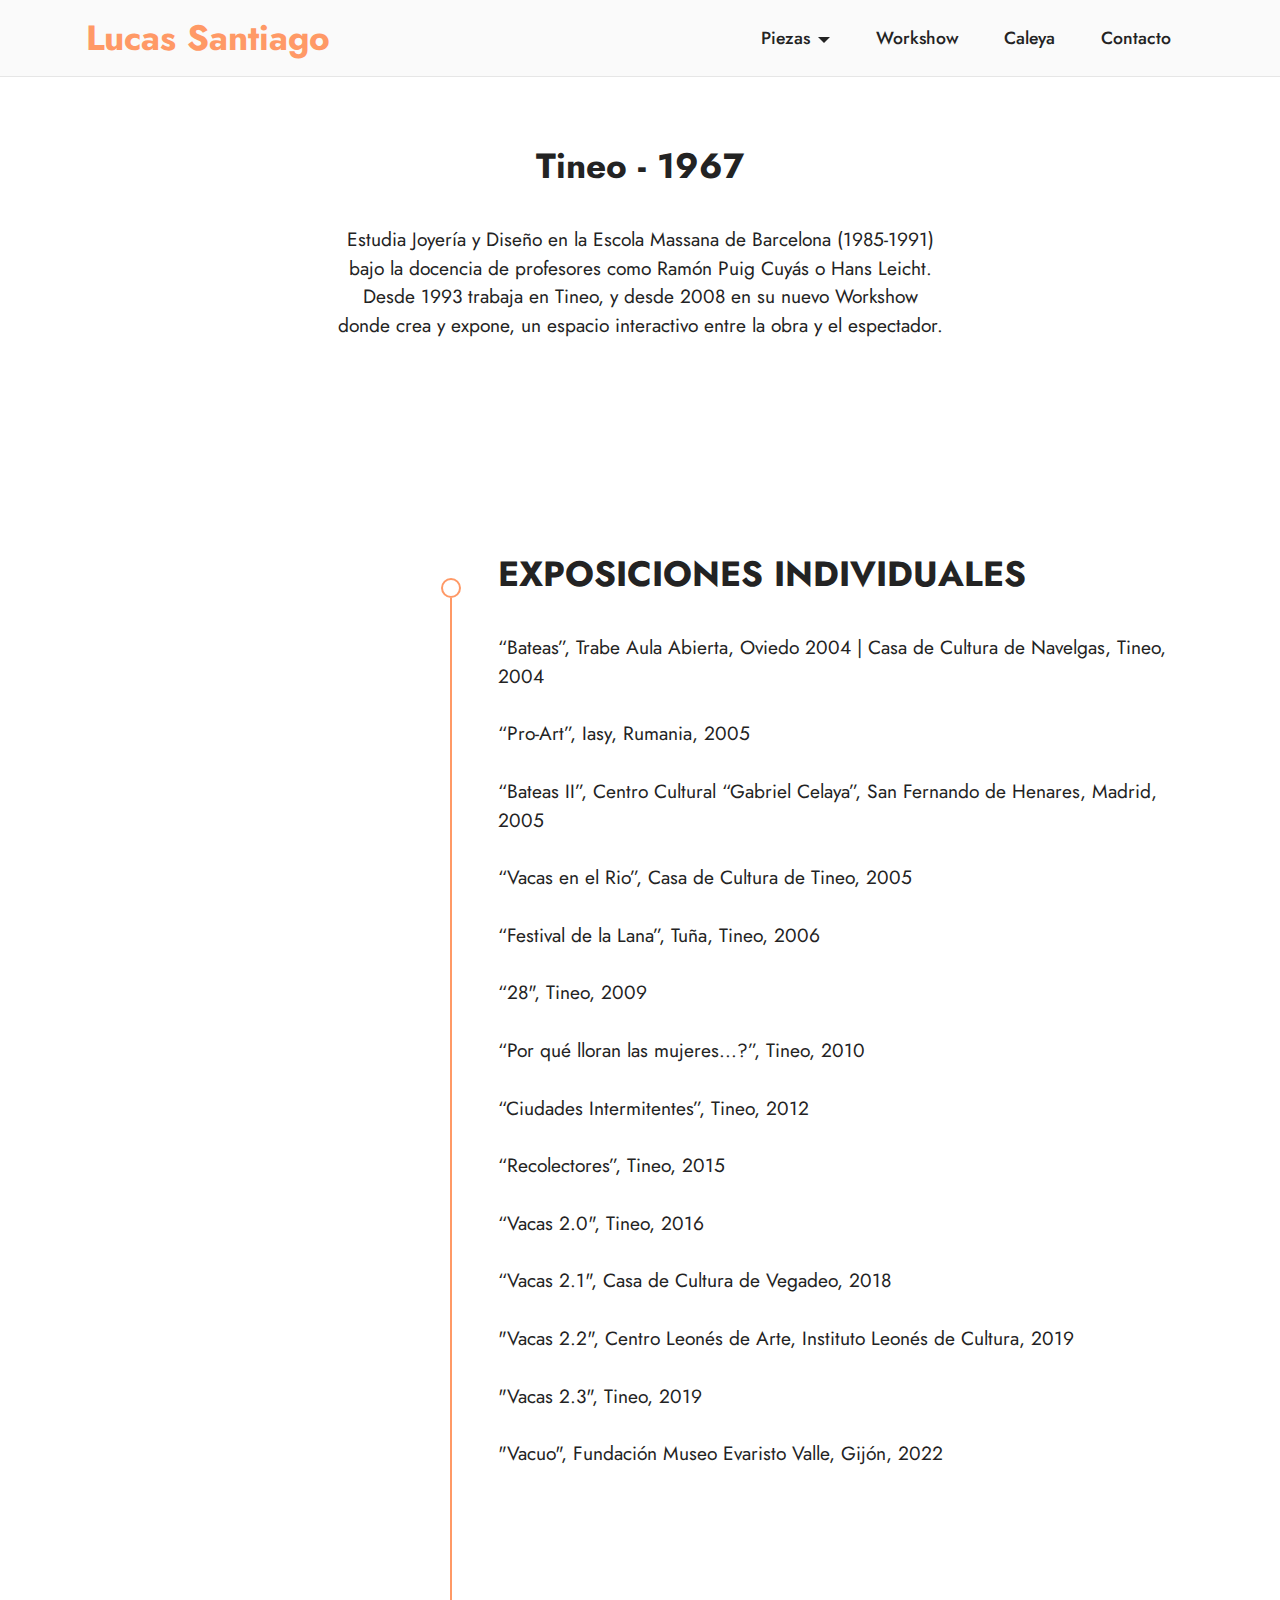
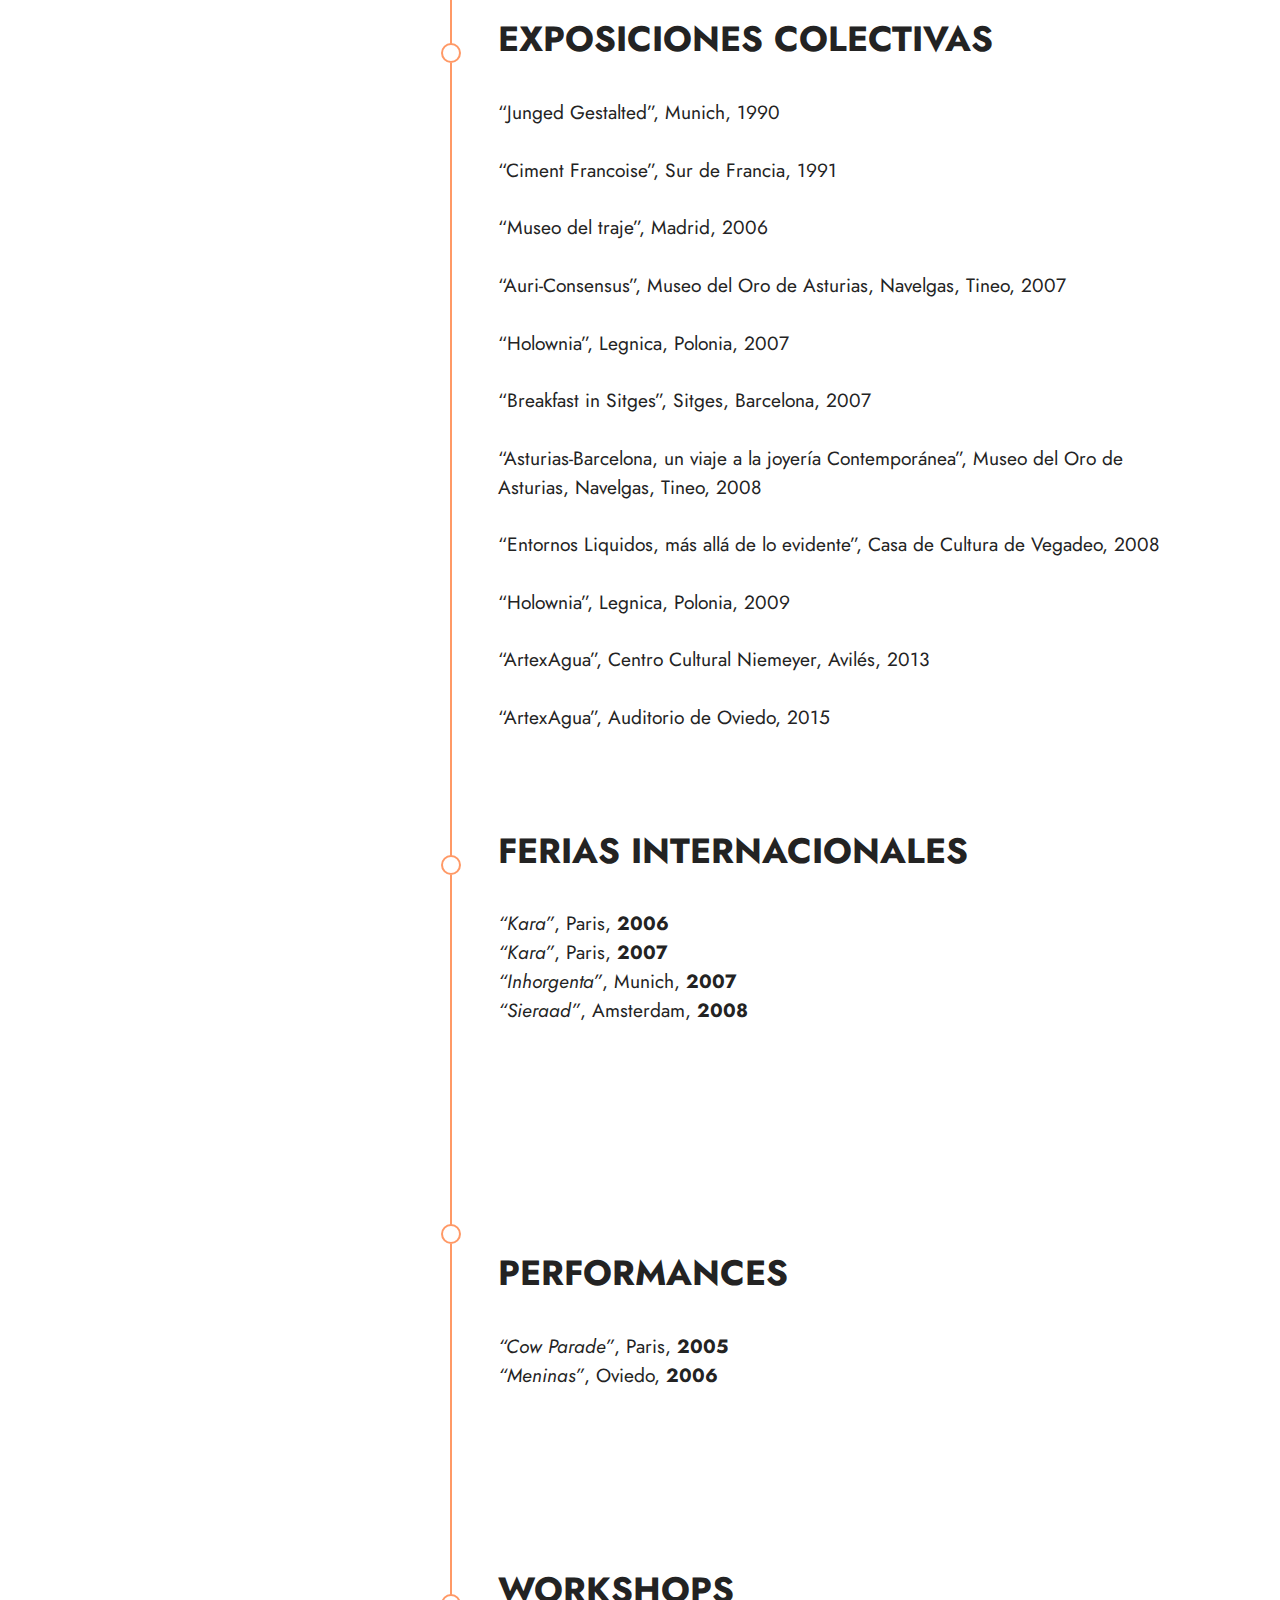
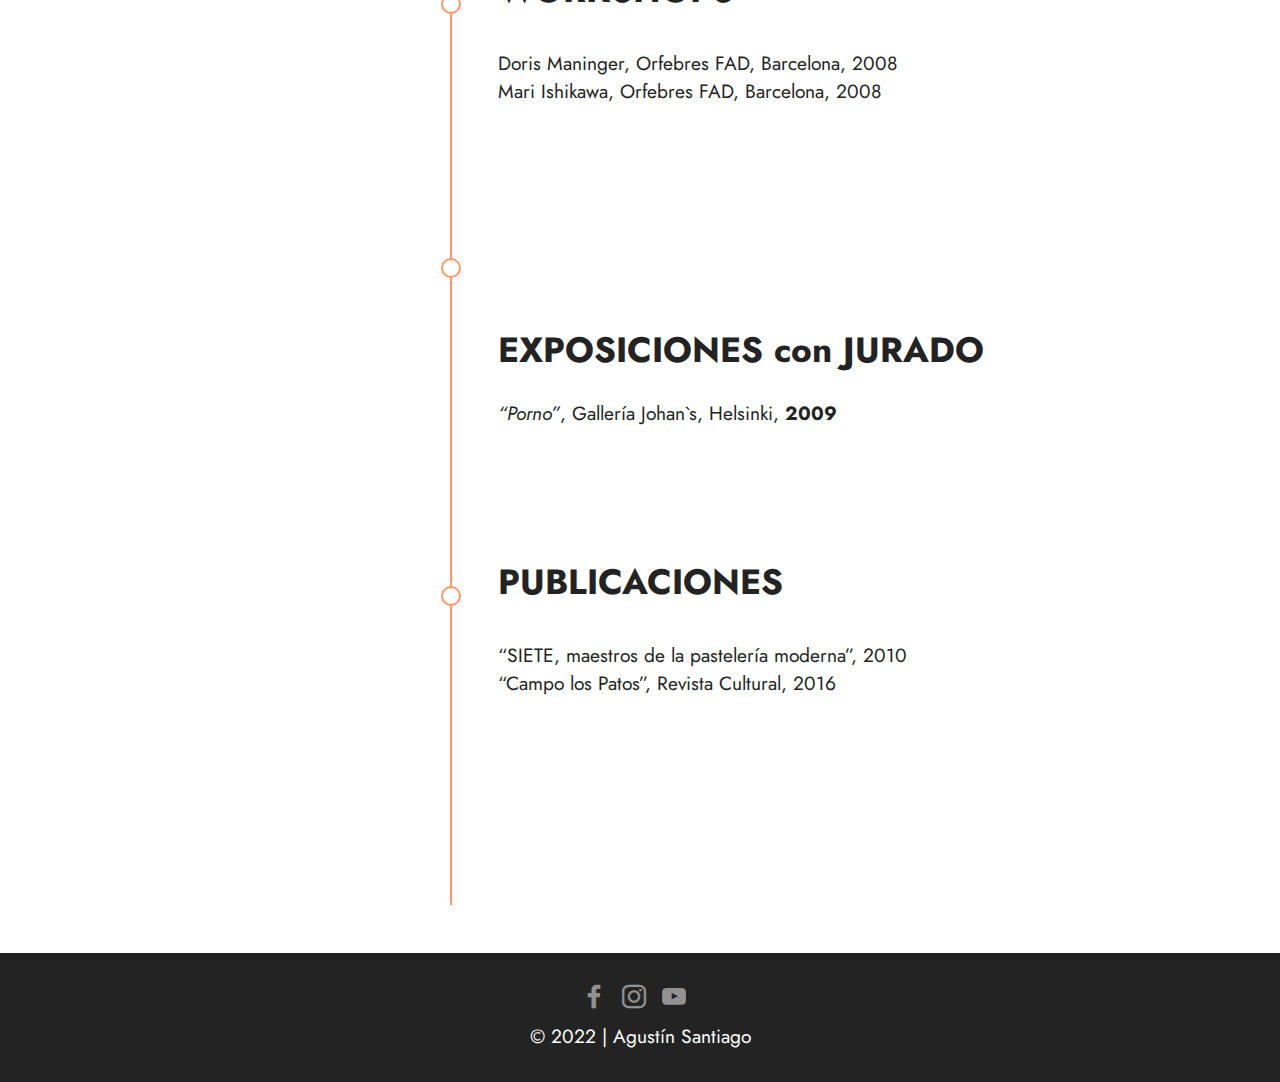
==== commit 52928899: "v1.0" ====
--- a/caleya.html
+++ b/caleya.html
@@ -15,7 +15,6 @@
   
   
   <title>Caleya</title>
-  <link rel="stylesheet" href="assets/web/assets/mobirise-icons2/mobirise2.css">
   <link rel="stylesheet" href="assets/bootstrap/css/bootstrap.min.css">
   <link rel="stylesheet" href="assets/bootstrap/css/bootstrap-grid.min.css">
   <link rel="stylesheet" href="assets/bootstrap/css/bootstrap-reboot.min.css">
@@ -38,7 +37,7 @@
         <div class="container">
             <div class="navbar-brand">
                 
-                <span class="navbar-caption-wrap"><a class="navbar-caption text-danger display-7" href="https://mobiri.se">Lucas Santiago</a></span>
+                <span class="navbar-caption-wrap"><a class="navbar-caption text-danger display-5" href="https://www.lucassantiago.es/">Lucas Santiago</a></span>
             </div>
             <button class="navbar-toggler" type="button" data-toggle="collapse" data-bs-toggle="collapse" data-target="#navbarSupportedContent" data-bs-target="#navbarSupportedContent" aria-controls="navbarNavAltMarkup" aria-expanded="false" aria-label="Toggle navigation">
                 <div class="hamburger">
@@ -49,8 +48,8 @@
                 </div>
             </button>
             <div class="collapse navbar-collapse" id="navbarSupportedContent">
-                <ul class="navbar-nav nav-dropdown nav-right" data-app-modern-menu="true"><li class="nav-item dropdown"><a class="nav-link link dropdown-toggle text-black show display-4" href="https://mobirise.com" data-toggle="dropdown-submenu" data-bs-toggle="dropdown" data-bs-auto-close="outside" aria-expanded="true"><span class="mobi-mbri mobi-mbri-folder mbr-iconfont mbr-iconfont-btn"></span>Piezas</a><div class="dropdown-menu show" aria-labelledby="dropdown-125" data-bs-popper="none"><a class="dropdown-item text-black display-4" href="https://mobirise.com">Vacas</a></div></li>
-                    <li class="nav-item"><a class="nav-link link text-black display-4" href="https://mobirise.com"><span class="mobi-mbri mobi-mbri-browse mbr-iconfont mbr-iconfont-btn"></span>Noticias</a></li><li class="nav-item"><a class="nav-link link text-black display-4" href="https://mobirise.com"><span class="mobi-mbri mobi-mbri-preview mbr-iconfont mbr-iconfont-btn"></span>Workshow</a></li><li class="nav-item"><a class="nav-link link text-black text-primary display-4" href="https://www.lucassantiago.es/caleya.html"><span class="mobi-mbri mobi-mbri-contact-form mbr-iconfont mbr-iconfont-btn"></span>Caleya</a></li><li class="nav-item"><a class="nav-link link text-black display-4" href="https://mobirise.com"><span class="mobi-mbri mobi-mbri-info mbr-iconfont mbr-iconfont-btn"></span>Contacto</a></li></ul>
+                <ul class="navbar-nav nav-dropdown nav-right" data-app-modern-menu="true"><li class="nav-item dropdown"><a class="nav-link link dropdown-toggle text-black show display-4" href="https://mobirise.com" data-toggle="dropdown-submenu" data-bs-toggle="dropdown" data-bs-auto-close="outside" aria-expanded="false">Piezas</a><div class="dropdown-menu show" aria-labelledby="dropdown-125" data-bs-popper="none"><a class="text-black show dropdown-item text-primary display-4" href="28.html">28</a><a class="text-black dropdown-item text-primary display-4" href="ciudades_intermitentes.html">Ciudades Intermitentes<br></a><a class="text-black show dropdown-item text-primary display-4" href="chosco.html">Chosco</a><a class="text-black show dropdown-item text-primary display-4" href="recolectores.html">Recolectores</a><a class="text-black dropdown-item text-primary display-4" href="varias.html">Varias</a></div></li>
+                    <li class="nav-item"><a class="nav-link link text-black text-primary display-4" href="workshow.html">Workshow</a></li><li class="nav-item"><a class="nav-link link text-black text-primary display-4" href="caleya.html">Caleya</a></li><li class="nav-item"><a class="nav-link link text-black text-primary display-4" href="contacto.html">Contacto</a></li></ul>
                 
                 
             </div>
@@ -90,19 +89,10 @@
                 <span class="iconBackground"></span>
                 <div class="col-12 col-md-8">
                     <div class="timeline-text-content">
-                        <h4 class="mbr-timeline-title mb-4 mbr-fonts-style display-5"><strong>EXPOSICIONES INDIVIDUALES</strong></h4>
-                        
-                        <p class="mbr-text mbr-fonts-style display-7"><em>“Bateas”,</em> Trabe Aula Abierta, Oviedo <strong>2004</strong> | Casa de Cultura de Navelgas, Tineo,&nbsp;<strong>2004</strong><br> 
-<br><em>“Pro-Art”,</em> Iasy, Rumania, <strong>2005</strong><br> 
-<br><em>“Bateas II”,</em> Centro Cultural “Gabriel Celaya”, San Fernando de Henares, Madrid, <strong>2005</strong><br> 
-<br><em>“Vacas en el Rio”</em>,<em> </em>Casa de Cultura de Tineo, <strong>2005</strong><br> 
-<br><em>“Festival de la Lana”,</em> Tuña, Tineo, <strong>2006</strong><br> 
-<br><em>“28", </em>Tineo, <strong>2009</strong><br> 
-<br><em>“Por qué lloran las mujeres...?”</em>, Tineo, <strong>2010</strong><br> 
-<br><em>“Ciudades Intermitentes”,</em> Tineo, <strong>2012</strong><br> 
-<br><em>“Recolectores”,</em> Tineo, <strong>2015</strong><br> 
-<br><em>“Vacas 2.0"</em>, Tineo, <strong>2016</strong><br> 
-<br><em>“Vacas 2.1",</em> Casa de Cultura de Vegadeo, <strong>2018</strong><br><br><em>"Vacas 2.2"</em>,<strong>&nbsp;</strong>Centro Leonés de Arte, Instituto Leonés de Cultura, <strong>2019</strong><br><br><em>"Vacas 2.3", </em>Tineo, <strong>2019</strong><br><strong><br></strong>"Vacuo", Fundación Museo Evaristo Valle, Gijón, <strong>2022</strong></p>
+                        <h4 class="mbr-timeline-title mb-4 mbr-fonts-style display-5"><strong>PUBLICACIONES</strong></h4>
+                        
+                        <p class="mbr-text mbr-fonts-style display-7">“SIETE, maestros de la pastelería moderna”, 2010
+<br>“Campo los Patos”, Revista Cultural, 2016<br></p>
                     </div>
                 </div>
             </div>
@@ -130,19 +120,10 @@
                 <span class="iconBackground"></span>
                 <div class="col-12 col-md-8">
                     <div class="timeline-text-content">
-                        <h4 class="mbr-timeline-title mb-4 mbr-fonts-style display-5"><strong>EXPOSICIONES COLECTIVAS</strong></h4>
-                        
-                        <p class="mbr-text mbr-fonts-style display-7"><em>“Junged Gestalted”,</em> Munich, <strong>1990</strong><br>
-<br><em>“Ciment Francoise”,</em> Sur de Francia, <strong>1991</strong><br>
-<br><em>“Museo del traje”,</em> Madrid, <strong>2006</strong><br>
-<br><em>“Auri-Consensus”,</em> Museo del Oro de Asturias, Navelgas, Tineo, <strong>2007</strong><br>
-<br><em>“Holownia”,</em> Legnica, Polonia, <strong>2007</strong><br>
-<br><em>“Breakfast in Sitges”,</em> Sitges, Barcelona, <strong>2007</strong><br>
-<br><em>“Asturias-Barcelona, un viaje a la joyería Contemporánea”</em>, Museo del Oro de Asturias, Navelgas, Tineo, <strong>2008</strong><br>
-<br><em>“Entornos Liquidos, más allá de lo evidente”</em>, Casa de Cultura de Vegadeo, <strong>2008</strong><br>
-<br><em>“Holownia”,</em> Legnica, Polonia, <strong>2009</strong><br>
-<br><em>“ArtexAgua”,</em> Centro Cultural Niemeyer, Avilés, <strong>2013</strong><br>
-<br><em>“ArtexAgua”</em>, Auditorio de Oviedo, <strong>2015</strong></p>
+                        <h4 class="mbr-timeline-title mb-4 mbr-fonts-style display-5"><strong>WORKSHOPS</strong></h4>
+                        
+                        <p class="mbr-text mbr-fonts-style display-7">Doris Maninger, Orfebres FAD, Barcelona, 2008
+<br>Mari Ishikawa, Orfebres FAD, Barcelona, 2008</p>
                     </div>
                 </div>
             </div>
@@ -191,30 +172,71 @@
                 <span class="iconBackground"></span>
                 <div class="col-12 col-md-8">
                     <div class="timeline-text-content">
+                        <h4 class="mbr-timeline-title mb-4 mbr-fonts-style display-5"><strong>EXPOSICIONES COLECTIVAS</strong></h4>
+                        
+                        <p class="mbr-text mbr-fonts-style display-7">“Junged Gestalted”, Munich, 1990
+<br>
+<br>“Ciment Francoise”, Sur de Francia, 1991
+<br>
+<br>“Museo del traje”, Madrid, 2006
+<br>
+<br>“Auri-Consensus”, Museo del Oro de Asturias, Navelgas, Tineo, 2007
+<br>
+<br>“Holownia”, Legnica, Polonia, 2007
+<br>
+<br>“Breakfast in Sitges”, Sitges, Barcelona, 2007
+<br>
+<br>“Asturias-Barcelona, un viaje a la joyería Contemporánea”, Museo del Oro de Asturias, Navelgas, Tineo, 2008
+<br>
+<br>“Entornos Liquidos, más allá de lo evidente”, Casa de Cultura de Vegadeo, 2008
+<br>
+<br>“Holownia”, Legnica, Polonia, 2009
+<br>
+<br>“ArtexAgua”, Centro Cultural Niemeyer, Avilés, 2013
+<br>
+<br>“ArtexAgua”, Auditorio de Oviedo, 2015<br></p>
+                    </div>
+                </div>
+            </div>
+            <div class="row timeline-element separline mb-5">
+                <div class="timeline-date-panel col-12 col-md-4">
+                    <div class="time-line-date-content">
+                        
+                    </div>
+                </div>
+                <span class="iconBackground"></span>
+                <div class="col-12 col-md-8">
+                    <div class="timeline-text-content">
                         <h4 class="mbr-timeline-title mb-4 mbr-fonts-style display-5">
-                            <strong>WORKSHOPS</strong>
-                        </h4>
-                        
-                        <p class="mbr-text mbr-fonts-style display-7">Doris Maninger, Orfebres FAD, Barcelona, <strong>2008
-</strong><br>Mari Ishikawa, Orfebres FAD, Barcelona, <strong>2008</strong></p>
-                    </div>
-                </div>
-            </div>
-            <div class="row timeline-element separline mb-5">
-                <div class="timeline-date-panel col-12 col-md-4">
-                    <div class="time-line-date-content">
-                        
-                    </div>
-                </div>
-                <span class="iconBackground"></span>
-                <div class="col-12 col-md-8">
-                    <div class="timeline-text-content">
-                        <h4 class="mbr-timeline-title mb-4 mbr-fonts-style display-5">
-                            <strong>PUBLICACIONES</strong>
-                        </h4>
-                        
-                        <p class="mbr-text mbr-fonts-style display-7"><em>“SIETE, maestros de la pastelería moderna”</em>, <strong>2010
-</strong><br><em>“Campo los Patos”</em>, Revista Cultural, <strong>2016</strong></p>
+                            <strong>EXPOSICIONES INDIVIDUALES</strong></h4>
+                        
+                        <p class="mbr-text mbr-fonts-style display-7">“Bateas”, Trabe Aula Abierta, Oviedo 2004 | Casa de Cultura de Navelgas, Tineo, 2004
+<br>
+<br>“Pro-Art”, Iasy, Rumania, 2005
+<br>
+<br>“Bateas II”, Centro Cultural “Gabriel Celaya”, San Fernando de Henares, Madrid, 2005
+<br>
+<br>“Vacas en el Rio”, Casa de Cultura de Tineo, 2005
+<br>
+<br>“Festival de la Lana”, Tuña, Tineo, 2006
+<br>
+<br>“28", Tineo, 2009
+<br>
+<br>“Por qué lloran las mujeres...?”, Tineo, 2010
+<br>
+<br>“Ciudades Intermitentes”, Tineo, 2012
+<br>
+<br>“Recolectores”, Tineo, 2015
+<br>
+<br>“Vacas 2.0", Tineo, 2016
+<br>
+<br>“Vacas 2.1", Casa de Cultura de Vegadeo, 2018
+<br>
+<br>"Vacas 2.2", Centro Leonés de Arte, Instituto Leonés de Cultura, 2019
+<br>
+<br>"Vacas 2.3", Tineo, 2019
+<br>
+<br>"Vacuo", Fundación Museo Evaristo Valle, Gijón, 2022<br></p>
                     </div>
                 </div>
             </div>
@@ -245,26 +267,26 @@
                     
                     
                 <div class="soc-item">
-                        <a href="https://twitter.com/mobirise" target="_blank">
+                        <a href="https://www.facebook.com/lucas.santiago.370" target="_blank">
                             <span class="mbr-iconfont mbr-iconfont-social socicon-facebook socicon"></span>
                         </a>
                     </div><div class="soc-item">
-                        <a href="https://twitter.com/mobirise" target="_blank">
+                        <a href="https://www.instagram.com/lucasrural" target="_blank">
                             <span class="mbr-iconfont mbr-iconfont-social socicon-instagram socicon"></span>
                         </a>
                     </div><div class="soc-item">
-                        <a href="https://twitter.com/mobirise" target="_blank">
+                        <a href="https://www.youtube.com/user/Contemporanix" target="_blank">
                             <span class="mbr-iconfont mbr-iconfont-social socicon-youtube socicon"></span>
                         </a>
                     </div></div>
             </div>
             <div class="row row-copirayt">
                 <p class="mbr-text mb-0 mbr-fonts-style mbr-white align-center display-7">
-                    © Copyright 2023 | Agustín Santiago</p>
+                    © 2022 | Agustín Santiago</p>
             </div>
         </div>
     </div>
-</section><section class="display-7" style="padding: 0;align-items: center;justify-content: center;flex-wrap: wrap;    align-content: center;display: flex;position: relative;height: 4rem;"><a href="https://mobiri.se/" style="flex: 1 1;height: 4rem;position: absolute;width: 100%;z-index: 1;"><img alt="" style="height: 4rem;" src="[data-uri]"></a><p style="margin: 0;text-align: center;" class="display-7">Built with Mobirise &#8204;</p><a style="z-index:1" href="https://mobirise.com/html-builder.html">HTML5 Builder</a></section><script src="assets/bootstrap/js/bootstrap.bundle.min.js"></script>  <script src="assets/smoothscroll/smooth-scroll.js"></script>  <script src="assets/ytplayer/index.js"></script>  <script src="assets/dropdown/js/navbar-dropdown.js"></script>  <script src="assets/theme/js/script.js"></script>  
+</section><section class="display-7" style="padding: 0;align-items: center;justify-content: center;flex-wrap: wrap;    align-content: center;display: flex;position: relative;height: 4rem;"><a href="https://mobiri.se/" style="flex: 1 1;height: 4rem;position: absolute;width: 100%;z-index: 1;"><img alt="" style="height: 4rem;" src="[data-uri]"></a><p style="margin: 0;text-align: center;" class="display-7">Built with Mobirise &#8204;</p><a style="z-index:1" href="https://mobirise.com/html-builder.html">Free HTML5 Page Generator</a></section><script src="assets/bootstrap/js/bootstrap.bundle.min.js"></script>  <script src="assets/smoothscroll/smooth-scroll.js"></script>  <script src="assets/ytplayer/index.js"></script>  <script src="assets/dropdown/js/navbar-dropdown.js"></script>  <script src="assets/theme/js/script.js"></script>  
   
   
 </body>
--- a/assets/mobirise/css/mbr-additional.css
+++ b/assets/mobirise/css/mbr-additional.css
@@ -682,16 +682,27 @@
 a {
   transition: color 0.6s;
 }
-.cid-s48udlf8KU {
-  padding-top: 5rem;
-  padding-bottom: 2rem;
-  background-color: #ffffff;
-}
-.cid-s48udlf8KU .mbr-section-title {
-  text-align: center;
-}
-.cid-s48udlf8KU .mbr-section-subtitle {
-  text-align: left;
+.cid-tkVrbaW1p7 {
+  background-image: url("../../../assets/images/coucetsn4-2000x1387.png");
+}
+.cid-tkVrbaW1p7 .mbr-fallback-image.disabled {
+  display: none;
+}
+.cid-tkVrbaW1p7 .mbr-fallback-image {
+  display: block;
+  background-size: cover;
+  background-position: center center;
+  width: 100%;
+  height: 100%;
+  position: absolute;
+  top: 0;
+}
+.cid-tkVrbaW1p7 .mbr-section-title {
+  text-align: right;
+}
+.cid-tkVrbaW1p7 .mbr-text,
+.cid-tkVrbaW1p7 .mbr-section-btn {
+  text-align: right;
 }
 .cid-s48OLK6784 {
   z-index: 1000;
@@ -755,7 +766,7 @@
 }
 .cid-s48OLK6784 .dropdown-menu,
 .cid-s48OLK6784 .navbar.opened {
-  background: #ffffff !important;
+  background: #fafafa !important;
 }
 .cid-s48OLK6784 .nav-item:focus,
 .cid-s48OLK6784 .nav-link:focus {
@@ -790,7 +801,7 @@
   min-height: 77px;
   transition: all .3s;
   border-bottom: 1px solid transparent;
-  background: #ffffff;
+  background: #fafafa;
 }
 .cid-s48OLK6784 .navbar:not(.navbar-short) {
   border-bottom: 1px solid #e6e6e6;
@@ -928,7 +939,7 @@
   padding: 0.667em 1.667em;
 }
 .cid-s48OLK6784 .navbar.navbar-expand-lg .dropdown .dropdown-menu {
-  background: #ffffff;
+  background: #fafafa;
 }
 .cid-s48OLK6784 .navbar.navbar-expand-lg .dropdown .dropdown-menu .dropdown-submenu {
   margin: 0;
@@ -1172,7 +1183,7 @@
 }
 .cid-s48OLK6784 .dropdown-menu,
 .cid-s48OLK6784 .navbar.opened {
-  background: #ffffff !important;
+  background: #fafafa !important;
 }
 .cid-s48OLK6784 .nav-item:focus,
 .cid-s48OLK6784 .nav-link:focus {
@@ -1207,7 +1218,7 @@
   min-height: 77px;
   transition: all .3s;
   border-bottom: 1px solid transparent;
-  background: #ffffff;
+  background: #fafafa;
 }
 .cid-s48OLK6784 .navbar:not(.navbar-short) {
   border-bottom: 1px solid #e6e6e6;
@@ -1345,7 +1356,7 @@
   padding: 0.667em 1.667em;
 }
 .cid-s48OLK6784 .navbar.navbar-expand-lg .dropdown .dropdown-menu {
-  background: #ffffff;
+  background: #fafafa;
 }
 .cid-s48OLK6784 .navbar.navbar-expand-lg .dropdown .dropdown-menu .dropdown-submenu {
   margin: 0;
@@ -1690,7 +1701,7 @@
 }
 .cid-s48OLK6784 .dropdown-menu,
 .cid-s48OLK6784 .navbar.opened {
-  background: #ffffff !important;
+  background: #fafafa !important;
 }
 .cid-s48OLK6784 .nav-item:focus,
 .cid-s48OLK6784 .nav-link:focus {
@@ -1725,7 +1736,7 @@
   min-height: 77px;
   transition: all .3s;
   border-bottom: 1px solid transparent;
-  background: #ffffff;
+  background: #fafafa;
 }
 .cid-s48OLK6784 .navbar:not(.navbar-short) {
   border-bottom: 1px solid #e6e6e6;
@@ -1863,7 +1874,7 @@
   padding: 0.667em 1.667em;
 }
 .cid-s48OLK6784 .navbar.navbar-expand-lg .dropdown .dropdown-menu {
-  background: #ffffff;
+  background: #fafafa;
 }
 .cid-s48OLK6784 .navbar.navbar-expand-lg .dropdown .dropdown-menu .dropdown-submenu {
   margin: 0;
@@ -2034,3 +2045,3235 @@
 .cid-tkKm4JWUhI .media-container-row .row-copirayt p {
   width: 100%;
 }
+.cid-tkVvOnJFNF {
+  padding-top: 5rem;
+  padding-bottom: 5rem;
+  background-color: #ffffff;
+}
+@media (min-width: 992px) {
+  .cid-tkVvOnJFNF .carousel {
+    min-height: 800px;
+  }
+  .cid-tkVvOnJFNF .carousel img {
+    max-height: 800px;
+    object-fit: contain;
+  }
+}
+@media (max-width: 991px) and (min-width: 768px) {
+  .cid-tkVvOnJFNF .carousel {
+    min-height: 520px;
+  }
+  .cid-tkVvOnJFNF .carousel img {
+    max-height: 520px;
+    object-fit: contain;
+  }
+}
+@media (max-width: 767px) {
+  .cid-tkVvOnJFNF .carousel {
+    min-height: 440px;
+  }
+  .cid-tkVvOnJFNF .carousel img {
+    max-height: 440px;
+    object-fit: contain;
+  }
+  .cid-tkVvOnJFNF .container .carousel-control {
+    margin-bottom: 0;
+  }
+  .cid-tkVvOnJFNF .content-slider-wrap {
+    width: 100% !important;
+  }
+}
+.cid-tkVvOnJFNF .carousel,
+.cid-tkVvOnJFNF .carousel-inner {
+  display: flex;
+  align-items: center;
+}
+.cid-tkVvOnJFNF .item-wrapper {
+  width: 100%;
+}
+.cid-tkVvOnJFNF .carousel-caption {
+  bottom: 40px;
+}
+.cid-tkVvOnJFNF .carousel-control:hover {
+  background: #1b1b1b;
+  color: #fff;
+  opacity: 1;
+}
+.cid-tkVvOnJFNF .mobi-mbri-arrow-next {
+  margin-left: 5px;
+}
+.cid-tkVvOnJFNF .mobi-mbri-arrow-prev {
+  margin-right: 5px;
+}
+.cid-tkVvOnJFNF .container .carousel-indicators {
+  margin-bottom: 3px;
+}
+.cid-tkVvOnJFNF .carousel-control {
+  top: 50%;
+  width: 60px;
+  height: 60px;
+  margin-top: -1.5rem;
+  font-size: 22px;
+  background-color: rgba(0, 0, 0, 0.5);
+  border: 2px solid #fff;
+  border-radius: 50%;
+  transition: all 0.3s;
+}
+.cid-tkVvOnJFNF .carousel-control.carousel-control-prev {
+  left: 0;
+  margin-left: 2.5rem;
+}
+.cid-tkVvOnJFNF .carousel-control.carousel-control-next {
+  right: 0;
+  margin-right: 2.5rem;
+}
+@media (max-width: 767px) {
+  .cid-tkVvOnJFNF .carousel-control {
+    top: auto;
+    bottom: 1rem;
+  }
+}
+.cid-tkVvOnJFNF .carousel-indicators {
+  position: absolute;
+  bottom: 0;
+  margin-bottom: 1.5rem !important;
+}
+.cid-tkVvOnJFNF .carousel-indicators li {
+  max-width: 15px;
+  height: 15px;
+  width: 15px;
+  max-height: 15px;
+  margin: 3px;
+  background-color: rgba(0, 0, 0, 0.5);
+  border: 2px solid #fff;
+  border-radius: 50%;
+  opacity: 0.5;
+  transition: all 0.3s;
+}
+.cid-tkVvOnJFNF .carousel-indicators li.active,
+.cid-tkVvOnJFNF .carousel-indicators li:hover {
+  opacity: 0.9;
+}
+.cid-tkVvOnJFNF .carousel-indicators li::after,
+.cid-tkVvOnJFNF .carousel-indicators li::before {
+  content: none;
+}
+.cid-tkVvOnJFNF .carousel-indicators.ie-fix {
+  left: 50%;
+  display: block;
+  width: 60%;
+  margin-left: -30%;
+  text-align: center;
+}
+@media (max-width: 768px) {
+  .cid-tkVvOnJFNF .carousel-indicators {
+    display: none !important;
+  }
+}
+.cid-tkVvOospcM {
+  z-index: 1000;
+  width: 100%;
+  position: relative;
+  min-height: 60px;
+}
+.cid-tkVvOospcM nav.navbar {
+  position: fixed;
+}
+.cid-tkVvOospcM .dropdown-item:before {
+  font-family: Moririse2 !important;
+  content: '\e966';
+  display: inline-block;
+  width: 0;
+  position: absolute;
+  left: 1rem;
+  top: 0.5rem;
+  margin-right: 0.5rem;
+  line-height: 1;
+  font-size: inherit;
+  vertical-align: middle;
+  text-align: center;
+  overflow: hidden;
+  transform: scale(0, 1);
+  transition: all 0.25s ease-in-out;
+}
+.cid-tkVvOospcM .dropdown-menu {
+  padding: 0;
+}
+.cid-tkVvOospcM .dropdown-item {
+  border-bottom: 1px solid #e6e6e6;
+}
+.cid-tkVvOospcM .dropdown-item:hover,
+.cid-tkVvOospcM .dropdown-item:focus {
+  background: #ff9966 !important;
+  color: white !important;
+}
+.cid-tkVvOospcM .nav-dropdown .link {
+  padding: 0 0.3em !important;
+  margin: .667em 1em !important;
+}
+.cid-tkVvOospcM .nav-dropdown .link.dropdown-toggle::after {
+  margin-left: 0.5rem;
+  margin-top: 0.2rem;
+}
+.cid-tkVvOospcM .nav-link {
+  position: relative;
+}
+.cid-tkVvOospcM .container {
+  display: flex;
+  margin: auto;
+}
+.cid-tkVvOospcM .iconfont-wrapper {
+  color: #000000 !important;
+  font-size: 1.5rem;
+  padding-right: .5rem;
+}
+.cid-tkVvOospcM .navbar-caption {
+  padding-right: 4rem;
+}
+.cid-tkVvOospcM .dropdown-menu,
+.cid-tkVvOospcM .navbar.opened {
+  background: #fafafa !important;
+}
+.cid-tkVvOospcM .nav-item:focus,
+.cid-tkVvOospcM .nav-link:focus {
+  outline: none;
+}
+.cid-tkVvOospcM .dropdown .dropdown-menu .dropdown-item {
+  width: auto;
+  transition: all 0.25s ease-in-out;
+}
+.cid-tkVvOospcM .dropdown .dropdown-menu .dropdown-item::after {
+  right: 0.5rem;
+}
+.cid-tkVvOospcM .dropdown .dropdown-menu .dropdown-item .mbr-iconfont {
+  margin-left: -1.8rem;
+  padding-right: 1rem;
+  font-size: inherit;
+}
+.cid-tkVvOospcM .dropdown .dropdown-menu .dropdown-item .mbr-iconfont:before {
+  display: inline-block;
+  transform: scale(1, 1);
+  transition: all 0.25s ease-in-out;
+}
+.cid-tkVvOospcM .collapsed .dropdown-menu .dropdown-item:before {
+  display: none;
+}
+.cid-tkVvOospcM .collapsed .dropdown .dropdown-menu .dropdown-item {
+  padding: 0.235em 1.5em 0.235em 1.5em !important;
+  transition: none;
+  margin: 0 !important;
+}
+.cid-tkVvOospcM .navbar {
+  min-height: 77px;
+  transition: all .3s;
+  border-bottom: 1px solid transparent;
+  background: #fafafa;
+}
+.cid-tkVvOospcM .navbar:not(.navbar-short) {
+  border-bottom: 1px solid #e6e6e6;
+}
+.cid-tkVvOospcM .navbar.opened {
+  transition: all .3s;
+}
+.cid-tkVvOospcM .navbar .dropdown-item {
+  padding: .5rem 1.8rem;
+}
+.cid-tkVvOospcM .navbar .navbar-logo img {
+  width: auto;
+}
+.cid-tkVvOospcM .navbar .navbar-collapse {
+  justify-content: flex-end;
+  z-index: 1;
+}
+.cid-tkVvOospcM .navbar.collapsed .nav-item .nav-link::before {
+  display: none;
+}
+.cid-tkVvOospcM .navbar.collapsed.opened .dropdown-menu {
+  top: 0;
+}
+.cid-tkVvOospcM .navbar.collapsed .dropdown-menu .dropdown-submenu {
+  left: 0 !important;
+}
+.cid-tkVvOospcM .navbar.collapsed .dropdown-menu .dropdown-item:after {
+  right: auto;
+}
+.cid-tkVvOospcM .navbar.collapsed .dropdown-menu .dropdown-toggle[data-toggle="dropdown-submenu"]:after {
+  margin-left: 0.5rem;
+  margin-top: 0.2rem;
+  border-top: 0.35em solid;
+  border-right: 0.35em solid transparent;
+  border-left: 0.35em solid transparent;
+  border-bottom: 0;
+  top: 55%;
+}
+.cid-tkVvOospcM .navbar.collapsed ul.navbar-nav li {
+  margin: auto;
+}
+.cid-tkVvOospcM .navbar.collapsed .dropdown-menu .dropdown-item {
+  padding: .25rem 1.5rem;
+  text-align: center;
+}
+.cid-tkVvOospcM .navbar.collapsed .icons-menu {
+  padding-left: 0;
+  padding-right: 0;
+  padding-top: .5rem;
+  padding-bottom: .5rem;
+}
+@media (max-width: 991px) {
+  .cid-tkVvOospcM .navbar .nav-item .nav-link::before {
+    display: none;
+  }
+  .cid-tkVvOospcM .navbar.opened .dropdown-menu {
+    top: 0;
+  }
+  .cid-tkVvOospcM .navbar .dropdown-menu .dropdown-submenu {
+    left: 0 !important;
+  }
+  .cid-tkVvOospcM .navbar .dropdown-menu .dropdown-item:after {
+    right: auto;
+  }
+  .cid-tkVvOospcM .navbar .dropdown-menu .dropdown-toggle[data-toggle="dropdown-submenu"]:after {
+    margin-left: 0.5rem;
+    margin-top: 0.2rem;
+    border-top: 0.35em solid;
+    border-right: 0.35em solid transparent;
+    border-left: 0.35em solid transparent;
+    border-bottom: 0;
+    top: 55%;
+  }
+  .cid-tkVvOospcM .navbar .navbar-logo img {
+    height: 3.8rem !important;
+  }
+  .cid-tkVvOospcM .navbar ul.navbar-nav li {
+    margin: auto;
+  }
+  .cid-tkVvOospcM .navbar .dropdown-menu .dropdown-item {
+    padding: .25rem 1.5rem !important;
+    text-align: center;
+  }
+  .cid-tkVvOospcM .navbar .navbar-brand {
+    flex-shrink: initial;
+    flex-basis: auto;
+    word-break: break-word;
+    padding-right: 2rem;
+  }
+  .cid-tkVvOospcM .navbar .navbar-toggler {
+    flex-basis: auto;
+  }
+  .cid-tkVvOospcM .navbar .icons-menu {
+    padding-left: 0;
+    padding-top: .5rem;
+    padding-bottom: .5rem;
+  }
+}
+.cid-tkVvOospcM .navbar.navbar-short {
+  min-height: 60px;
+}
+.cid-tkVvOospcM .navbar.navbar-short .navbar-logo img {
+  height: 3rem !important;
+}
+.cid-tkVvOospcM .navbar.navbar-short .navbar-brand {
+  padding: 0;
+}
+.cid-tkVvOospcM .navbar-brand {
+  flex-shrink: 0;
+  align-items: center;
+  margin-right: 0;
+  padding: 0;
+  transition: all .3s;
+  word-break: break-word;
+  z-index: 1;
+}
+.cid-tkVvOospcM .navbar-brand .navbar-caption {
+  line-height: inherit !important;
+}
+.cid-tkVvOospcM .navbar-brand .navbar-logo a {
+  outline: none;
+}
+.cid-tkVvOospcM .dropdown-item.active,
+.cid-tkVvOospcM .dropdown-item:active {
+  background-color: transparent;
+}
+.cid-tkVvOospcM .navbar-expand-lg .navbar-nav .nav-link {
+  padding: 0;
+}
+.cid-tkVvOospcM .nav-dropdown .link.dropdown-toggle {
+  margin-right: 1.667em;
+}
+.cid-tkVvOospcM .nav-dropdown .link.dropdown-toggle[aria-expanded="true"] {
+  margin-right: 0;
+  padding: 0.667em 1.667em;
+}
+.cid-tkVvOospcM .navbar.navbar-expand-lg .dropdown .dropdown-menu {
+  background: #fafafa;
+}
+.cid-tkVvOospcM .navbar.navbar-expand-lg .dropdown .dropdown-menu .dropdown-submenu {
+  margin: 0;
+  left: 100%;
+}
+.cid-tkVvOospcM .navbar .dropdown.open > .dropdown-menu {
+  display: block;
+}
+.cid-tkVvOospcM ul.navbar-nav {
+  flex-wrap: wrap;
+}
+.cid-tkVvOospcM .navbar-buttons {
+  text-align: center;
+  min-width: 170px;
+}
+.cid-tkVvOospcM button.navbar-toggler {
+  outline: none;
+  width: 31px;
+  height: 20px;
+  cursor: pointer;
+  transition: all .2s;
+  position: relative;
+  align-self: center;
+}
+.cid-tkVvOospcM button.navbar-toggler .hamburger span {
+  position: absolute;
+  right: 0;
+  width: 30px;
+  height: 2px;
+  border-right: 5px;
+  background-color: currentColor;
+}
+.cid-tkVvOospcM button.navbar-toggler .hamburger span:nth-child(1) {
+  top: 0;
+  transition: all .2s;
+}
+.cid-tkVvOospcM button.navbar-toggler .hamburger span:nth-child(2) {
+  top: 8px;
+  transition: all .15s;
+}
+.cid-tkVvOospcM button.navbar-toggler .hamburger span:nth-child(3) {
+  top: 8px;
+  transition: all .15s;
+}
+.cid-tkVvOospcM button.navbar-toggler .hamburger span:nth-child(4) {
+  top: 16px;
+  transition: all .2s;
+}
+.cid-tkVvOospcM nav.opened .hamburger span:nth-child(1) {
+  top: 8px;
+  width: 0;
+  opacity: 0;
+  right: 50%;
+  transition: all .2s;
+}
+.cid-tkVvOospcM nav.opened .hamburger span:nth-child(2) {
+  transform: rotate(45deg);
+  transition: all .25s;
+}
+.cid-tkVvOospcM nav.opened .hamburger span:nth-child(3) {
+  transform: rotate(-45deg);
+  transition: all .25s;
+}
+.cid-tkVvOospcM nav.opened .hamburger span:nth-child(4) {
+  top: 8px;
+  width: 0;
+  opacity: 0;
+  right: 50%;
+  transition: all .2s;
+}
+.cid-tkVvOospcM .navbar-dropdown {
+  padding: .5rem 1rem;
+  position: fixed;
+}
+.cid-tkVvOospcM a.nav-link {
+  display: flex;
+  align-items: center;
+  justify-content: center;
+}
+.cid-tkVvOospcM .icons-menu {
+  flex-wrap: nowrap;
+  display: flex;
+  justify-content: center;
+  padding-left: 1rem;
+  padding-right: 1rem;
+  padding-top: 0.3rem;
+  text-align: center;
+}
+@media screen and (-ms-high-contrast: active), (-ms-high-contrast: none) {
+  .cid-tkVvOospcM .navbar {
+    height: 77px;
+  }
+  .cid-tkVvOospcM .navbar.opened {
+    height: auto;
+  }
+  .cid-tkVvOospcM .nav-item .nav-link:hover::before {
+    width: 175%;
+    max-width: calc(100% + 2rem);
+    left: -1rem;
+  }
+}
+.cid-tkVvOp3ywI {
+  padding-top: 2rem;
+  padding-bottom: 2rem;
+  background-color: #232323;
+}
+.cid-tkVvOp3ywI .row-links {
+  width: 100%;
+  justify-content: center;
+}
+.cid-tkVvOp3ywI .social-row {
+  width: 100%;
+  justify-content: center;
+}
+.cid-tkVvOp3ywI .media-container-row {
+  flex-direction: column;
+  justify-content: center;
+  align-items: center;
+}
+.cid-tkVvOp3ywI .media-container-row .foot-menu {
+  list-style: none;
+  display: flex;
+  justify-content: center;
+  flex-wrap: wrap;
+  padding: 0;
+  margin-bottom: 0;
+}
+.cid-tkVvOp3ywI .media-container-row .foot-menu li {
+  padding: 0 1rem 1rem 1rem;
+}
+.cid-tkVvOp3ywI .media-container-row .foot-menu li p {
+  margin: 0;
+}
+.cid-tkVvOp3ywI .media-container-row .social-list {
+  width: auto;
+  padding-left: 0;
+  margin-bottom: 0;
+  list-style: none;
+  display: flex;
+  flex-wrap: wrap;
+  justify-content: flex-end;
+}
+.cid-tkVvOp3ywI .media-container-row .social-list .mbr-iconfont-social {
+  font-size: 1.5rem;
+  color: #ffffff;
+}
+.cid-tkVvOp3ywI .media-container-row .social-list .soc-item {
+  margin: 0 .5rem;
+}
+.cid-tkVvOp3ywI .media-container-row .social-list a {
+  margin: 0;
+  opacity: .5;
+  transition: .2s linear;
+}
+.cid-tkVvOp3ywI .media-container-row .social-list a:hover {
+  opacity: 1;
+}
+@media (max-width: 767px) {
+  .cid-tkVvOp3ywI .media-container-row .social-list {
+    -webkit-justify-content: center;
+    justify-content: center;
+  }
+}
+.cid-tkVvOp3ywI .media-container-row .row-copirayt {
+  word-break: break-word;
+  width: 100%;
+}
+.cid-tkVvOp3ywI .media-container-row .row-copirayt p {
+  width: 100%;
+}
+.cid-tkVuMGDjxd {
+  padding-top: 5rem;
+  padding-bottom: 5rem;
+  background-color: #ffffff;
+}
+@media (min-width: 992px) {
+  .cid-tkVuMGDjxd .carousel {
+    min-height: 800px;
+  }
+  .cid-tkVuMGDjxd .carousel img {
+    max-height: 800px;
+    object-fit: contain;
+  }
+}
+@media (max-width: 991px) and (min-width: 768px) {
+  .cid-tkVuMGDjxd .carousel {
+    min-height: 520px;
+  }
+  .cid-tkVuMGDjxd .carousel img {
+    max-height: 520px;
+    object-fit: contain;
+  }
+}
+@media (max-width: 767px) {
+  .cid-tkVuMGDjxd .carousel {
+    min-height: 440px;
+  }
+  .cid-tkVuMGDjxd .carousel img {
+    max-height: 440px;
+    object-fit: contain;
+  }
+  .cid-tkVuMGDjxd .container .carousel-control {
+    margin-bottom: 0;
+  }
+  .cid-tkVuMGDjxd .content-slider-wrap {
+    width: 100% !important;
+  }
+}
+.cid-tkVuMGDjxd .carousel,
+.cid-tkVuMGDjxd .carousel-inner {
+  display: flex;
+  align-items: center;
+}
+.cid-tkVuMGDjxd .item-wrapper {
+  width: 100%;
+}
+.cid-tkVuMGDjxd .carousel-caption {
+  bottom: 40px;
+}
+.cid-tkVuMGDjxd .carousel-control:hover {
+  background: #1b1b1b;
+  color: #fff;
+  opacity: 1;
+}
+.cid-tkVuMGDjxd .mobi-mbri-arrow-next {
+  margin-left: 5px;
+}
+.cid-tkVuMGDjxd .mobi-mbri-arrow-prev {
+  margin-right: 5px;
+}
+.cid-tkVuMGDjxd .container .carousel-indicators {
+  margin-bottom: 3px;
+}
+.cid-tkVuMGDjxd .carousel-control {
+  top: 50%;
+  width: 60px;
+  height: 60px;
+  margin-top: -1.5rem;
+  font-size: 22px;
+  background-color: rgba(0, 0, 0, 0.5);
+  border: 2px solid #fff;
+  border-radius: 50%;
+  transition: all 0.3s;
+}
+.cid-tkVuMGDjxd .carousel-control.carousel-control-prev {
+  left: 0;
+  margin-left: 2.5rem;
+}
+.cid-tkVuMGDjxd .carousel-control.carousel-control-next {
+  right: 0;
+  margin-right: 2.5rem;
+}
+@media (max-width: 767px) {
+  .cid-tkVuMGDjxd .carousel-control {
+    top: auto;
+    bottom: 1rem;
+  }
+}
+.cid-tkVuMGDjxd .carousel-indicators {
+  position: absolute;
+  bottom: 0;
+  margin-bottom: 1.5rem !important;
+}
+.cid-tkVuMGDjxd .carousel-indicators li {
+  max-width: 15px;
+  height: 15px;
+  width: 15px;
+  max-height: 15px;
+  margin: 3px;
+  background-color: rgba(0, 0, 0, 0.5);
+  border: 2px solid #fff;
+  border-radius: 50%;
+  opacity: 0.5;
+  transition: all 0.3s;
+}
+.cid-tkVuMGDjxd .carousel-indicators li.active,
+.cid-tkVuMGDjxd .carousel-indicators li:hover {
+  opacity: 0.9;
+}
+.cid-tkVuMGDjxd .carousel-indicators li::after,
+.cid-tkVuMGDjxd .carousel-indicators li::before {
+  content: none;
+}
+.cid-tkVuMGDjxd .carousel-indicators.ie-fix {
+  left: 50%;
+  display: block;
+  width: 60%;
+  margin-left: -30%;
+  text-align: center;
+}
+@media (max-width: 768px) {
+  .cid-tkVuMGDjxd .carousel-indicators {
+    display: none !important;
+  }
+}
+.cid-tkVuMJ1a5i {
+  z-index: 1000;
+  width: 100%;
+  position: relative;
+  min-height: 60px;
+}
+.cid-tkVuMJ1a5i nav.navbar {
+  position: fixed;
+}
+.cid-tkVuMJ1a5i .dropdown-item:before {
+  font-family: Moririse2 !important;
+  content: '\e966';
+  display: inline-block;
+  width: 0;
+  position: absolute;
+  left: 1rem;
+  top: 0.5rem;
+  margin-right: 0.5rem;
+  line-height: 1;
+  font-size: inherit;
+  vertical-align: middle;
+  text-align: center;
+  overflow: hidden;
+  transform: scale(0, 1);
+  transition: all 0.25s ease-in-out;
+}
+.cid-tkVuMJ1a5i .dropdown-menu {
+  padding: 0;
+}
+.cid-tkVuMJ1a5i .dropdown-item {
+  border-bottom: 1px solid #e6e6e6;
+}
+.cid-tkVuMJ1a5i .dropdown-item:hover,
+.cid-tkVuMJ1a5i .dropdown-item:focus {
+  background: #ff9966 !important;
+  color: white !important;
+}
+.cid-tkVuMJ1a5i .nav-dropdown .link {
+  padding: 0 0.3em !important;
+  margin: .667em 1em !important;
+}
+.cid-tkVuMJ1a5i .nav-dropdown .link.dropdown-toggle::after {
+  margin-left: 0.5rem;
+  margin-top: 0.2rem;
+}
+.cid-tkVuMJ1a5i .nav-link {
+  position: relative;
+}
+.cid-tkVuMJ1a5i .container {
+  display: flex;
+  margin: auto;
+}
+.cid-tkVuMJ1a5i .iconfont-wrapper {
+  color: #000000 !important;
+  font-size: 1.5rem;
+  padding-right: .5rem;
+}
+.cid-tkVuMJ1a5i .navbar-caption {
+  padding-right: 4rem;
+}
+.cid-tkVuMJ1a5i .dropdown-menu,
+.cid-tkVuMJ1a5i .navbar.opened {
+  background: #fafafa !important;
+}
+.cid-tkVuMJ1a5i .nav-item:focus,
+.cid-tkVuMJ1a5i .nav-link:focus {
+  outline: none;
+}
+.cid-tkVuMJ1a5i .dropdown .dropdown-menu .dropdown-item {
+  width: auto;
+  transition: all 0.25s ease-in-out;
+}
+.cid-tkVuMJ1a5i .dropdown .dropdown-menu .dropdown-item::after {
+  right: 0.5rem;
+}
+.cid-tkVuMJ1a5i .dropdown .dropdown-menu .dropdown-item .mbr-iconfont {
+  margin-left: -1.8rem;
+  padding-right: 1rem;
+  font-size: inherit;
+}
+.cid-tkVuMJ1a5i .dropdown .dropdown-menu .dropdown-item .mbr-iconfont:before {
+  display: inline-block;
+  transform: scale(1, 1);
+  transition: all 0.25s ease-in-out;
+}
+.cid-tkVuMJ1a5i .collapsed .dropdown-menu .dropdown-item:before {
+  display: none;
+}
+.cid-tkVuMJ1a5i .collapsed .dropdown .dropdown-menu .dropdown-item {
+  padding: 0.235em 1.5em 0.235em 1.5em !important;
+  transition: none;
+  margin: 0 !important;
+}
+.cid-tkVuMJ1a5i .navbar {
+  min-height: 77px;
+  transition: all .3s;
+  border-bottom: 1px solid transparent;
+  background: #fafafa;
+}
+.cid-tkVuMJ1a5i .navbar:not(.navbar-short) {
+  border-bottom: 1px solid #e6e6e6;
+}
+.cid-tkVuMJ1a5i .navbar.opened {
+  transition: all .3s;
+}
+.cid-tkVuMJ1a5i .navbar .dropdown-item {
+  padding: .5rem 1.8rem;
+}
+.cid-tkVuMJ1a5i .navbar .navbar-logo img {
+  width: auto;
+}
+.cid-tkVuMJ1a5i .navbar .navbar-collapse {
+  justify-content: flex-end;
+  z-index: 1;
+}
+.cid-tkVuMJ1a5i .navbar.collapsed .nav-item .nav-link::before {
+  display: none;
+}
+.cid-tkVuMJ1a5i .navbar.collapsed.opened .dropdown-menu {
+  top: 0;
+}
+.cid-tkVuMJ1a5i .navbar.collapsed .dropdown-menu .dropdown-submenu {
+  left: 0 !important;
+}
+.cid-tkVuMJ1a5i .navbar.collapsed .dropdown-menu .dropdown-item:after {
+  right: auto;
+}
+.cid-tkVuMJ1a5i .navbar.collapsed .dropdown-menu .dropdown-toggle[data-toggle="dropdown-submenu"]:after {
+  margin-left: 0.5rem;
+  margin-top: 0.2rem;
+  border-top: 0.35em solid;
+  border-right: 0.35em solid transparent;
+  border-left: 0.35em solid transparent;
+  border-bottom: 0;
+  top: 55%;
+}
+.cid-tkVuMJ1a5i .navbar.collapsed ul.navbar-nav li {
+  margin: auto;
+}
+.cid-tkVuMJ1a5i .navbar.collapsed .dropdown-menu .dropdown-item {
+  padding: .25rem 1.5rem;
+  text-align: center;
+}
+.cid-tkVuMJ1a5i .navbar.collapsed .icons-menu {
+  padding-left: 0;
+  padding-right: 0;
+  padding-top: .5rem;
+  padding-bottom: .5rem;
+}
+@media (max-width: 991px) {
+  .cid-tkVuMJ1a5i .navbar .nav-item .nav-link::before {
+    display: none;
+  }
+  .cid-tkVuMJ1a5i .navbar.opened .dropdown-menu {
+    top: 0;
+  }
+  .cid-tkVuMJ1a5i .navbar .dropdown-menu .dropdown-submenu {
+    left: 0 !important;
+  }
+  .cid-tkVuMJ1a5i .navbar .dropdown-menu .dropdown-item:after {
+    right: auto;
+  }
+  .cid-tkVuMJ1a5i .navbar .dropdown-menu .dropdown-toggle[data-toggle="dropdown-submenu"]:after {
+    margin-left: 0.5rem;
+    margin-top: 0.2rem;
+    border-top: 0.35em solid;
+    border-right: 0.35em solid transparent;
+    border-left: 0.35em solid transparent;
+    border-bottom: 0;
+    top: 55%;
+  }
+  .cid-tkVuMJ1a5i .navbar .navbar-logo img {
+    height: 3.8rem !important;
+  }
+  .cid-tkVuMJ1a5i .navbar ul.navbar-nav li {
+    margin: auto;
+  }
+  .cid-tkVuMJ1a5i .navbar .dropdown-menu .dropdown-item {
+    padding: .25rem 1.5rem !important;
+    text-align: center;
+  }
+  .cid-tkVuMJ1a5i .navbar .navbar-brand {
+    flex-shrink: initial;
+    flex-basis: auto;
+    word-break: break-word;
+    padding-right: 2rem;
+  }
+  .cid-tkVuMJ1a5i .navbar .navbar-toggler {
+    flex-basis: auto;
+  }
+  .cid-tkVuMJ1a5i .navbar .icons-menu {
+    padding-left: 0;
+    padding-top: .5rem;
+    padding-bottom: .5rem;
+  }
+}
+.cid-tkVuMJ1a5i .navbar.navbar-short {
+  min-height: 60px;
+}
+.cid-tkVuMJ1a5i .navbar.navbar-short .navbar-logo img {
+  height: 3rem !important;
+}
+.cid-tkVuMJ1a5i .navbar.navbar-short .navbar-brand {
+  padding: 0;
+}
+.cid-tkVuMJ1a5i .navbar-brand {
+  flex-shrink: 0;
+  align-items: center;
+  margin-right: 0;
+  padding: 0;
+  transition: all .3s;
+  word-break: break-word;
+  z-index: 1;
+}
+.cid-tkVuMJ1a5i .navbar-brand .navbar-caption {
+  line-height: inherit !important;
+}
+.cid-tkVuMJ1a5i .navbar-brand .navbar-logo a {
+  outline: none;
+}
+.cid-tkVuMJ1a5i .dropdown-item.active,
+.cid-tkVuMJ1a5i .dropdown-item:active {
+  background-color: transparent;
+}
+.cid-tkVuMJ1a5i .navbar-expand-lg .navbar-nav .nav-link {
+  padding: 0;
+}
+.cid-tkVuMJ1a5i .nav-dropdown .link.dropdown-toggle {
+  margin-right: 1.667em;
+}
+.cid-tkVuMJ1a5i .nav-dropdown .link.dropdown-toggle[aria-expanded="true"] {
+  margin-right: 0;
+  padding: 0.667em 1.667em;
+}
+.cid-tkVuMJ1a5i .navbar.navbar-expand-lg .dropdown .dropdown-menu {
+  background: #fafafa;
+}
+.cid-tkVuMJ1a5i .navbar.navbar-expand-lg .dropdown .dropdown-menu .dropdown-submenu {
+  margin: 0;
+  left: 100%;
+}
+.cid-tkVuMJ1a5i .navbar .dropdown.open > .dropdown-menu {
+  display: block;
+}
+.cid-tkVuMJ1a5i ul.navbar-nav {
+  flex-wrap: wrap;
+}
+.cid-tkVuMJ1a5i .navbar-buttons {
+  text-align: center;
+  min-width: 170px;
+}
+.cid-tkVuMJ1a5i button.navbar-toggler {
+  outline: none;
+  width: 31px;
+  height: 20px;
+  cursor: pointer;
+  transition: all .2s;
+  position: relative;
+  align-self: center;
+}
+.cid-tkVuMJ1a5i button.navbar-toggler .hamburger span {
+  position: absolute;
+  right: 0;
+  width: 30px;
+  height: 2px;
+  border-right: 5px;
+  background-color: currentColor;
+}
+.cid-tkVuMJ1a5i button.navbar-toggler .hamburger span:nth-child(1) {
+  top: 0;
+  transition: all .2s;
+}
+.cid-tkVuMJ1a5i button.navbar-toggler .hamburger span:nth-child(2) {
+  top: 8px;
+  transition: all .15s;
+}
+.cid-tkVuMJ1a5i button.navbar-toggler .hamburger span:nth-child(3) {
+  top: 8px;
+  transition: all .15s;
+}
+.cid-tkVuMJ1a5i button.navbar-toggler .hamburger span:nth-child(4) {
+  top: 16px;
+  transition: all .2s;
+}
+.cid-tkVuMJ1a5i nav.opened .hamburger span:nth-child(1) {
+  top: 8px;
+  width: 0;
+  opacity: 0;
+  right: 50%;
+  transition: all .2s;
+}
+.cid-tkVuMJ1a5i nav.opened .hamburger span:nth-child(2) {
+  transform: rotate(45deg);
+  transition: all .25s;
+}
+.cid-tkVuMJ1a5i nav.opened .hamburger span:nth-child(3) {
+  transform: rotate(-45deg);
+  transition: all .25s;
+}
+.cid-tkVuMJ1a5i nav.opened .hamburger span:nth-child(4) {
+  top: 8px;
+  width: 0;
+  opacity: 0;
+  right: 50%;
+  transition: all .2s;
+}
+.cid-tkVuMJ1a5i .navbar-dropdown {
+  padding: .5rem 1rem;
+  position: fixed;
+}
+.cid-tkVuMJ1a5i a.nav-link {
+  display: flex;
+  align-items: center;
+  justify-content: center;
+}
+.cid-tkVuMJ1a5i .icons-menu {
+  flex-wrap: nowrap;
+  display: flex;
+  justify-content: center;
+  padding-left: 1rem;
+  padding-right: 1rem;
+  padding-top: 0.3rem;
+  text-align: center;
+}
+@media screen and (-ms-high-contrast: active), (-ms-high-contrast: none) {
+  .cid-tkVuMJ1a5i .navbar {
+    height: 77px;
+  }
+  .cid-tkVuMJ1a5i .navbar.opened {
+    height: auto;
+  }
+  .cid-tkVuMJ1a5i .nav-item .nav-link:hover::before {
+    width: 175%;
+    max-width: calc(100% + 2rem);
+    left: -1rem;
+  }
+}
+.cid-tkVuMJM442 {
+  padding-top: 2rem;
+  padding-bottom: 2rem;
+  background-color: #232323;
+}
+.cid-tkVuMJM442 .row-links {
+  width: 100%;
+  justify-content: center;
+}
+.cid-tkVuMJM442 .social-row {
+  width: 100%;
+  justify-content: center;
+}
+.cid-tkVuMJM442 .media-container-row {
+  flex-direction: column;
+  justify-content: center;
+  align-items: center;
+}
+.cid-tkVuMJM442 .media-container-row .foot-menu {
+  list-style: none;
+  display: flex;
+  justify-content: center;
+  flex-wrap: wrap;
+  padding: 0;
+  margin-bottom: 0;
+}
+.cid-tkVuMJM442 .media-container-row .foot-menu li {
+  padding: 0 1rem 1rem 1rem;
+}
+.cid-tkVuMJM442 .media-container-row .foot-menu li p {
+  margin: 0;
+}
+.cid-tkVuMJM442 .media-container-row .social-list {
+  width: auto;
+  padding-left: 0;
+  margin-bottom: 0;
+  list-style: none;
+  display: flex;
+  flex-wrap: wrap;
+  justify-content: flex-end;
+}
+.cid-tkVuMJM442 .media-container-row .social-list .mbr-iconfont-social {
+  font-size: 1.5rem;
+  color: #ffffff;
+}
+.cid-tkVuMJM442 .media-container-row .social-list .soc-item {
+  margin: 0 .5rem;
+}
+.cid-tkVuMJM442 .media-container-row .social-list a {
+  margin: 0;
+  opacity: .5;
+  transition: .2s linear;
+}
+.cid-tkVuMJM442 .media-container-row .social-list a:hover {
+  opacity: 1;
+}
+@media (max-width: 767px) {
+  .cid-tkVuMJM442 .media-container-row .social-list {
+    -webkit-justify-content: center;
+    justify-content: center;
+  }
+}
+.cid-tkVuMJM442 .media-container-row .row-copirayt {
+  word-break: break-word;
+  width: 100%;
+}
+.cid-tkVuMJM442 .media-container-row .row-copirayt p {
+  width: 100%;
+}
+.cid-tkVuKMe1Lg {
+  padding-top: 5rem;
+  padding-bottom: 5rem;
+  background-color: #ffffff;
+}
+@media (min-width: 992px) {
+  .cid-tkVuKMe1Lg .carousel {
+    min-height: 800px;
+  }
+  .cid-tkVuKMe1Lg .carousel img {
+    max-height: 800px;
+    object-fit: contain;
+  }
+}
+@media (max-width: 991px) and (min-width: 768px) {
+  .cid-tkVuKMe1Lg .carousel {
+    min-height: 520px;
+  }
+  .cid-tkVuKMe1Lg .carousel img {
+    max-height: 520px;
+    object-fit: contain;
+  }
+}
+@media (max-width: 767px) {
+  .cid-tkVuKMe1Lg .carousel {
+    min-height: 440px;
+  }
+  .cid-tkVuKMe1Lg .carousel img {
+    max-height: 440px;
+    object-fit: contain;
+  }
+  .cid-tkVuKMe1Lg .container .carousel-control {
+    margin-bottom: 0;
+  }
+  .cid-tkVuKMe1Lg .content-slider-wrap {
+    width: 100% !important;
+  }
+}
+.cid-tkVuKMe1Lg .carousel,
+.cid-tkVuKMe1Lg .carousel-inner {
+  display: flex;
+  align-items: center;
+}
+.cid-tkVuKMe1Lg .item-wrapper {
+  width: 100%;
+}
+.cid-tkVuKMe1Lg .carousel-caption {
+  bottom: 40px;
+}
+.cid-tkVuKMe1Lg .carousel-control:hover {
+  background: #1b1b1b;
+  color: #fff;
+  opacity: 1;
+}
+.cid-tkVuKMe1Lg .mobi-mbri-arrow-next {
+  margin-left: 5px;
+}
+.cid-tkVuKMe1Lg .mobi-mbri-arrow-prev {
+  margin-right: 5px;
+}
+.cid-tkVuKMe1Lg .container .carousel-indicators {
+  margin-bottom: 3px;
+}
+.cid-tkVuKMe1Lg .carousel-control {
+  top: 50%;
+  width: 60px;
+  height: 60px;
+  margin-top: -1.5rem;
+  font-size: 22px;
+  background-color: rgba(0, 0, 0, 0.5);
+  border: 2px solid #fff;
+  border-radius: 50%;
+  transition: all 0.3s;
+}
+.cid-tkVuKMe1Lg .carousel-control.carousel-control-prev {
+  left: 0;
+  margin-left: 2.5rem;
+}
+.cid-tkVuKMe1Lg .carousel-control.carousel-control-next {
+  right: 0;
+  margin-right: 2.5rem;
+}
+@media (max-width: 767px) {
+  .cid-tkVuKMe1Lg .carousel-control {
+    top: auto;
+    bottom: 1rem;
+  }
+}
+.cid-tkVuKMe1Lg .carousel-indicators {
+  position: absolute;
+  bottom: 0;
+  margin-bottom: 1.5rem !important;
+}
+.cid-tkVuKMe1Lg .carousel-indicators li {
+  max-width: 15px;
+  height: 15px;
+  width: 15px;
+  max-height: 15px;
+  margin: 3px;
+  background-color: rgba(0, 0, 0, 0.5);
+  border: 2px solid #fff;
+  border-radius: 50%;
+  opacity: 0.5;
+  transition: all 0.3s;
+}
+.cid-tkVuKMe1Lg .carousel-indicators li.active,
+.cid-tkVuKMe1Lg .carousel-indicators li:hover {
+  opacity: 0.9;
+}
+.cid-tkVuKMe1Lg .carousel-indicators li::after,
+.cid-tkVuKMe1Lg .carousel-indicators li::before {
+  content: none;
+}
+.cid-tkVuKMe1Lg .carousel-indicators.ie-fix {
+  left: 50%;
+  display: block;
+  width: 60%;
+  margin-left: -30%;
+  text-align: center;
+}
+@media (max-width: 768px) {
+  .cid-tkVuKMe1Lg .carousel-indicators {
+    display: none !important;
+  }
+}
+.cid-tkVuKOZSo7 {
+  z-index: 1000;
+  width: 100%;
+  position: relative;
+  min-height: 60px;
+}
+.cid-tkVuKOZSo7 nav.navbar {
+  position: fixed;
+}
+.cid-tkVuKOZSo7 .dropdown-item:before {
+  font-family: Moririse2 !important;
+  content: '\e966';
+  display: inline-block;
+  width: 0;
+  position: absolute;
+  left: 1rem;
+  top: 0.5rem;
+  margin-right: 0.5rem;
+  line-height: 1;
+  font-size: inherit;
+  vertical-align: middle;
+  text-align: center;
+  overflow: hidden;
+  transform: scale(0, 1);
+  transition: all 0.25s ease-in-out;
+}
+.cid-tkVuKOZSo7 .dropdown-menu {
+  padding: 0;
+}
+.cid-tkVuKOZSo7 .dropdown-item {
+  border-bottom: 1px solid #e6e6e6;
+}
+.cid-tkVuKOZSo7 .dropdown-item:hover,
+.cid-tkVuKOZSo7 .dropdown-item:focus {
+  background: #ff9966 !important;
+  color: white !important;
+}
+.cid-tkVuKOZSo7 .nav-dropdown .link {
+  padding: 0 0.3em !important;
+  margin: .667em 1em !important;
+}
+.cid-tkVuKOZSo7 .nav-dropdown .link.dropdown-toggle::after {
+  margin-left: 0.5rem;
+  margin-top: 0.2rem;
+}
+.cid-tkVuKOZSo7 .nav-link {
+  position: relative;
+}
+.cid-tkVuKOZSo7 .container {
+  display: flex;
+  margin: auto;
+}
+.cid-tkVuKOZSo7 .iconfont-wrapper {
+  color: #000000 !important;
+  font-size: 1.5rem;
+  padding-right: .5rem;
+}
+.cid-tkVuKOZSo7 .navbar-caption {
+  padding-right: 4rem;
+}
+.cid-tkVuKOZSo7 .dropdown-menu,
+.cid-tkVuKOZSo7 .navbar.opened {
+  background: #fafafa !important;
+}
+.cid-tkVuKOZSo7 .nav-item:focus,
+.cid-tkVuKOZSo7 .nav-link:focus {
+  outline: none;
+}
+.cid-tkVuKOZSo7 .dropdown .dropdown-menu .dropdown-item {
+  width: auto;
+  transition: all 0.25s ease-in-out;
+}
+.cid-tkVuKOZSo7 .dropdown .dropdown-menu .dropdown-item::after {
+  right: 0.5rem;
+}
+.cid-tkVuKOZSo7 .dropdown .dropdown-menu .dropdown-item .mbr-iconfont {
+  margin-left: -1.8rem;
+  padding-right: 1rem;
+  font-size: inherit;
+}
+.cid-tkVuKOZSo7 .dropdown .dropdown-menu .dropdown-item .mbr-iconfont:before {
+  display: inline-block;
+  transform: scale(1, 1);
+  transition: all 0.25s ease-in-out;
+}
+.cid-tkVuKOZSo7 .collapsed .dropdown-menu .dropdown-item:before {
+  display: none;
+}
+.cid-tkVuKOZSo7 .collapsed .dropdown .dropdown-menu .dropdown-item {
+  padding: 0.235em 1.5em 0.235em 1.5em !important;
+  transition: none;
+  margin: 0 !important;
+}
+.cid-tkVuKOZSo7 .navbar {
+  min-height: 77px;
+  transition: all .3s;
+  border-bottom: 1px solid transparent;
+  background: #fafafa;
+}
+.cid-tkVuKOZSo7 .navbar:not(.navbar-short) {
+  border-bottom: 1px solid #e6e6e6;
+}
+.cid-tkVuKOZSo7 .navbar.opened {
+  transition: all .3s;
+}
+.cid-tkVuKOZSo7 .navbar .dropdown-item {
+  padding: .5rem 1.8rem;
+}
+.cid-tkVuKOZSo7 .navbar .navbar-logo img {
+  width: auto;
+}
+.cid-tkVuKOZSo7 .navbar .navbar-collapse {
+  justify-content: flex-end;
+  z-index: 1;
+}
+.cid-tkVuKOZSo7 .navbar.collapsed .nav-item .nav-link::before {
+  display: none;
+}
+.cid-tkVuKOZSo7 .navbar.collapsed.opened .dropdown-menu {
+  top: 0;
+}
+.cid-tkVuKOZSo7 .navbar.collapsed .dropdown-menu .dropdown-submenu {
+  left: 0 !important;
+}
+.cid-tkVuKOZSo7 .navbar.collapsed .dropdown-menu .dropdown-item:after {
+  right: auto;
+}
+.cid-tkVuKOZSo7 .navbar.collapsed .dropdown-menu .dropdown-toggle[data-toggle="dropdown-submenu"]:after {
+  margin-left: 0.5rem;
+  margin-top: 0.2rem;
+  border-top: 0.35em solid;
+  border-right: 0.35em solid transparent;
+  border-left: 0.35em solid transparent;
+  border-bottom: 0;
+  top: 55%;
+}
+.cid-tkVuKOZSo7 .navbar.collapsed ul.navbar-nav li {
+  margin: auto;
+}
+.cid-tkVuKOZSo7 .navbar.collapsed .dropdown-menu .dropdown-item {
+  padding: .25rem 1.5rem;
+  text-align: center;
+}
+.cid-tkVuKOZSo7 .navbar.collapsed .icons-menu {
+  padding-left: 0;
+  padding-right: 0;
+  padding-top: .5rem;
+  padding-bottom: .5rem;
+}
+@media (max-width: 991px) {
+  .cid-tkVuKOZSo7 .navbar .nav-item .nav-link::before {
+    display: none;
+  }
+  .cid-tkVuKOZSo7 .navbar.opened .dropdown-menu {
+    top: 0;
+  }
+  .cid-tkVuKOZSo7 .navbar .dropdown-menu .dropdown-submenu {
+    left: 0 !important;
+  }
+  .cid-tkVuKOZSo7 .navbar .dropdown-menu .dropdown-item:after {
+    right: auto;
+  }
+  .cid-tkVuKOZSo7 .navbar .dropdown-menu .dropdown-toggle[data-toggle="dropdown-submenu"]:after {
+    margin-left: 0.5rem;
+    margin-top: 0.2rem;
+    border-top: 0.35em solid;
+    border-right: 0.35em solid transparent;
+    border-left: 0.35em solid transparent;
+    border-bottom: 0;
+    top: 55%;
+  }
+  .cid-tkVuKOZSo7 .navbar .navbar-logo img {
+    height: 3.8rem !important;
+  }
+  .cid-tkVuKOZSo7 .navbar ul.navbar-nav li {
+    margin: auto;
+  }
+  .cid-tkVuKOZSo7 .navbar .dropdown-menu .dropdown-item {
+    padding: .25rem 1.5rem !important;
+    text-align: center;
+  }
+  .cid-tkVuKOZSo7 .navbar .navbar-brand {
+    flex-shrink: initial;
+    flex-basis: auto;
+    word-break: break-word;
+    padding-right: 2rem;
+  }
+  .cid-tkVuKOZSo7 .navbar .navbar-toggler {
+    flex-basis: auto;
+  }
+  .cid-tkVuKOZSo7 .navbar .icons-menu {
+    padding-left: 0;
+    padding-top: .5rem;
+    padding-bottom: .5rem;
+  }
+}
+.cid-tkVuKOZSo7 .navbar.navbar-short {
+  min-height: 60px;
+}
+.cid-tkVuKOZSo7 .navbar.navbar-short .navbar-logo img {
+  height: 3rem !important;
+}
+.cid-tkVuKOZSo7 .navbar.navbar-short .navbar-brand {
+  padding: 0;
+}
+.cid-tkVuKOZSo7 .navbar-brand {
+  flex-shrink: 0;
+  align-items: center;
+  margin-right: 0;
+  padding: 0;
+  transition: all .3s;
+  word-break: break-word;
+  z-index: 1;
+}
+.cid-tkVuKOZSo7 .navbar-brand .navbar-caption {
+  line-height: inherit !important;
+}
+.cid-tkVuKOZSo7 .navbar-brand .navbar-logo a {
+  outline: none;
+}
+.cid-tkVuKOZSo7 .dropdown-item.active,
+.cid-tkVuKOZSo7 .dropdown-item:active {
+  background-color: transparent;
+}
+.cid-tkVuKOZSo7 .navbar-expand-lg .navbar-nav .nav-link {
+  padding: 0;
+}
+.cid-tkVuKOZSo7 .nav-dropdown .link.dropdown-toggle {
+  margin-right: 1.667em;
+}
+.cid-tkVuKOZSo7 .nav-dropdown .link.dropdown-toggle[aria-expanded="true"] {
+  margin-right: 0;
+  padding: 0.667em 1.667em;
+}
+.cid-tkVuKOZSo7 .navbar.navbar-expand-lg .dropdown .dropdown-menu {
+  background: #fafafa;
+}
+.cid-tkVuKOZSo7 .navbar.navbar-expand-lg .dropdown .dropdown-menu .dropdown-submenu {
+  margin: 0;
+  left: 100%;
+}
+.cid-tkVuKOZSo7 .navbar .dropdown.open > .dropdown-menu {
+  display: block;
+}
+.cid-tkVuKOZSo7 ul.navbar-nav {
+  flex-wrap: wrap;
+}
+.cid-tkVuKOZSo7 .navbar-buttons {
+  text-align: center;
+  min-width: 170px;
+}
+.cid-tkVuKOZSo7 button.navbar-toggler {
+  outline: none;
+  width: 31px;
+  height: 20px;
+  cursor: pointer;
+  transition: all .2s;
+  position: relative;
+  align-self: center;
+}
+.cid-tkVuKOZSo7 button.navbar-toggler .hamburger span {
+  position: absolute;
+  right: 0;
+  width: 30px;
+  height: 2px;
+  border-right: 5px;
+  background-color: currentColor;
+}
+.cid-tkVuKOZSo7 button.navbar-toggler .hamburger span:nth-child(1) {
+  top: 0;
+  transition: all .2s;
+}
+.cid-tkVuKOZSo7 button.navbar-toggler .hamburger span:nth-child(2) {
+  top: 8px;
+  transition: all .15s;
+}
+.cid-tkVuKOZSo7 button.navbar-toggler .hamburger span:nth-child(3) {
+  top: 8px;
+  transition: all .15s;
+}
+.cid-tkVuKOZSo7 button.navbar-toggler .hamburger span:nth-child(4) {
+  top: 16px;
+  transition: all .2s;
+}
+.cid-tkVuKOZSo7 nav.opened .hamburger span:nth-child(1) {
+  top: 8px;
+  width: 0;
+  opacity: 0;
+  right: 50%;
+  transition: all .2s;
+}
+.cid-tkVuKOZSo7 nav.opened .hamburger span:nth-child(2) {
+  transform: rotate(45deg);
+  transition: all .25s;
+}
+.cid-tkVuKOZSo7 nav.opened .hamburger span:nth-child(3) {
+  transform: rotate(-45deg);
+  transition: all .25s;
+}
+.cid-tkVuKOZSo7 nav.opened .hamburger span:nth-child(4) {
+  top: 8px;
+  width: 0;
+  opacity: 0;
+  right: 50%;
+  transition: all .2s;
+}
+.cid-tkVuKOZSo7 .navbar-dropdown {
+  padding: .5rem 1rem;
+  position: fixed;
+}
+.cid-tkVuKOZSo7 a.nav-link {
+  display: flex;
+  align-items: center;
+  justify-content: center;
+}
+.cid-tkVuKOZSo7 .icons-menu {
+  flex-wrap: nowrap;
+  display: flex;
+  justify-content: center;
+  padding-left: 1rem;
+  padding-right: 1rem;
+  padding-top: 0.3rem;
+  text-align: center;
+}
+@media screen and (-ms-high-contrast: active), (-ms-high-contrast: none) {
+  .cid-tkVuKOZSo7 .navbar {
+    height: 77px;
+  }
+  .cid-tkVuKOZSo7 .navbar.opened {
+    height: auto;
+  }
+  .cid-tkVuKOZSo7 .nav-item .nav-link:hover::before {
+    width: 175%;
+    max-width: calc(100% + 2rem);
+    left: -1rem;
+  }
+}
+.cid-tkVuKPGUOE {
+  padding-top: 2rem;
+  padding-bottom: 2rem;
+  background-color: #232323;
+}
+.cid-tkVuKPGUOE .row-links {
+  width: 100%;
+  justify-content: center;
+}
+.cid-tkVuKPGUOE .social-row {
+  width: 100%;
+  justify-content: center;
+}
+.cid-tkVuKPGUOE .media-container-row {
+  flex-direction: column;
+  justify-content: center;
+  align-items: center;
+}
+.cid-tkVuKPGUOE .media-container-row .foot-menu {
+  list-style: none;
+  display: flex;
+  justify-content: center;
+  flex-wrap: wrap;
+  padding: 0;
+  margin-bottom: 0;
+}
+.cid-tkVuKPGUOE .media-container-row .foot-menu li {
+  padding: 0 1rem 1rem 1rem;
+}
+.cid-tkVuKPGUOE .media-container-row .foot-menu li p {
+  margin: 0;
+}
+.cid-tkVuKPGUOE .media-container-row .social-list {
+  width: auto;
+  padding-left: 0;
+  margin-bottom: 0;
+  list-style: none;
+  display: flex;
+  flex-wrap: wrap;
+  justify-content: flex-end;
+}
+.cid-tkVuKPGUOE .media-container-row .social-list .mbr-iconfont-social {
+  font-size: 1.5rem;
+  color: #ffffff;
+}
+.cid-tkVuKPGUOE .media-container-row .social-list .soc-item {
+  margin: 0 .5rem;
+}
+.cid-tkVuKPGUOE .media-container-row .social-list a {
+  margin: 0;
+  opacity: .5;
+  transition: .2s linear;
+}
+.cid-tkVuKPGUOE .media-container-row .social-list a:hover {
+  opacity: 1;
+}
+@media (max-width: 767px) {
+  .cid-tkVuKPGUOE .media-container-row .social-list {
+    -webkit-justify-content: center;
+    justify-content: center;
+  }
+}
+.cid-tkVuKPGUOE .media-container-row .row-copirayt {
+  word-break: break-word;
+  width: 100%;
+}
+.cid-tkVuKPGUOE .media-container-row .row-copirayt p {
+  width: 100%;
+}
+.cid-tkVtd8PxSn {
+  padding-top: 5rem;
+  padding-bottom: 5rem;
+  background-color: #ffffff;
+}
+@media (min-width: 992px) {
+  .cid-tkVtd8PxSn .carousel {
+    min-height: 800px;
+  }
+  .cid-tkVtd8PxSn .carousel img {
+    max-height: 800px;
+    object-fit: contain;
+  }
+}
+@media (max-width: 991px) and (min-width: 768px) {
+  .cid-tkVtd8PxSn .carousel {
+    min-height: 520px;
+  }
+  .cid-tkVtd8PxSn .carousel img {
+    max-height: 520px;
+    object-fit: contain;
+  }
+}
+@media (max-width: 767px) {
+  .cid-tkVtd8PxSn .carousel {
+    min-height: 440px;
+  }
+  .cid-tkVtd8PxSn .carousel img {
+    max-height: 440px;
+    object-fit: contain;
+  }
+  .cid-tkVtd8PxSn .container .carousel-control {
+    margin-bottom: 0;
+  }
+  .cid-tkVtd8PxSn .content-slider-wrap {
+    width: 100% !important;
+  }
+}
+.cid-tkVtd8PxSn .carousel,
+.cid-tkVtd8PxSn .carousel-inner {
+  display: flex;
+  align-items: center;
+}
+.cid-tkVtd8PxSn .item-wrapper {
+  width: 100%;
+}
+.cid-tkVtd8PxSn .carousel-caption {
+  bottom: 40px;
+}
+.cid-tkVtd8PxSn .carousel-control:hover {
+  background: #1b1b1b;
+  color: #fff;
+  opacity: 1;
+}
+.cid-tkVtd8PxSn .mobi-mbri-arrow-next {
+  margin-left: 5px;
+}
+.cid-tkVtd8PxSn .mobi-mbri-arrow-prev {
+  margin-right: 5px;
+}
+.cid-tkVtd8PxSn .container .carousel-indicators {
+  margin-bottom: 3px;
+}
+.cid-tkVtd8PxSn .carousel-control {
+  top: 50%;
+  width: 60px;
+  height: 60px;
+  margin-top: -1.5rem;
+  font-size: 22px;
+  background-color: rgba(0, 0, 0, 0.5);
+  border: 2px solid #fff;
+  border-radius: 50%;
+  transition: all 0.3s;
+}
+.cid-tkVtd8PxSn .carousel-control.carousel-control-prev {
+  left: 0;
+  margin-left: 2.5rem;
+}
+.cid-tkVtd8PxSn .carousel-control.carousel-control-next {
+  right: 0;
+  margin-right: 2.5rem;
+}
+@media (max-width: 767px) {
+  .cid-tkVtd8PxSn .carousel-control {
+    top: auto;
+    bottom: 1rem;
+  }
+}
+.cid-tkVtd8PxSn .carousel-indicators {
+  position: absolute;
+  bottom: 0;
+  margin-bottom: 1.5rem !important;
+}
+.cid-tkVtd8PxSn .carousel-indicators li {
+  max-width: 15px;
+  height: 15px;
+  width: 15px;
+  max-height: 15px;
+  margin: 3px;
+  background-color: rgba(0, 0, 0, 0.5);
+  border: 2px solid #fff;
+  border-radius: 50%;
+  opacity: 0.5;
+  transition: all 0.3s;
+}
+.cid-tkVtd8PxSn .carousel-indicators li.active,
+.cid-tkVtd8PxSn .carousel-indicators li:hover {
+  opacity: 0.9;
+}
+.cid-tkVtd8PxSn .carousel-indicators li::after,
+.cid-tkVtd8PxSn .carousel-indicators li::before {
+  content: none;
+}
+.cid-tkVtd8PxSn .carousel-indicators.ie-fix {
+  left: 50%;
+  display: block;
+  width: 60%;
+  margin-left: -30%;
+  text-align: center;
+}
+@media (max-width: 768px) {
+  .cid-tkVtd8PxSn .carousel-indicators {
+    display: none !important;
+  }
+}
+.cid-s48OLK6784 {
+  z-index: 1000;
+  width: 100%;
+  position: relative;
+  min-height: 60px;
+}
+.cid-s48OLK6784 nav.navbar {
+  position: fixed;
+}
+.cid-s48OLK6784 .dropdown-item:before {
+  font-family: Moririse2 !important;
+  content: '\e966';
+  display: inline-block;
+  width: 0;
+  position: absolute;
+  left: 1rem;
+  top: 0.5rem;
+  margin-right: 0.5rem;
+  line-height: 1;
+  font-size: inherit;
+  vertical-align: middle;
+  text-align: center;
+  overflow: hidden;
+  transform: scale(0, 1);
+  transition: all 0.25s ease-in-out;
+}
+.cid-s48OLK6784 .dropdown-menu {
+  padding: 0;
+}
+.cid-s48OLK6784 .dropdown-item {
+  border-bottom: 1px solid #e6e6e6;
+}
+.cid-s48OLK6784 .dropdown-item:hover,
+.cid-s48OLK6784 .dropdown-item:focus {
+  background: #ff9966 !important;
+  color: white !important;
+}
+.cid-s48OLK6784 .nav-dropdown .link {
+  padding: 0 0.3em !important;
+  margin: .667em 1em !important;
+}
+.cid-s48OLK6784 .nav-dropdown .link.dropdown-toggle::after {
+  margin-left: 0.5rem;
+  margin-top: 0.2rem;
+}
+.cid-s48OLK6784 .nav-link {
+  position: relative;
+}
+.cid-s48OLK6784 .container {
+  display: flex;
+  margin: auto;
+}
+.cid-s48OLK6784 .iconfont-wrapper {
+  color: #000000 !important;
+  font-size: 1.5rem;
+  padding-right: .5rem;
+}
+.cid-s48OLK6784 .navbar-caption {
+  padding-right: 4rem;
+}
+.cid-s48OLK6784 .dropdown-menu,
+.cid-s48OLK6784 .navbar.opened {
+  background: #fafafa !important;
+}
+.cid-s48OLK6784 .nav-item:focus,
+.cid-s48OLK6784 .nav-link:focus {
+  outline: none;
+}
+.cid-s48OLK6784 .dropdown .dropdown-menu .dropdown-item {
+  width: auto;
+  transition: all 0.25s ease-in-out;
+}
+.cid-s48OLK6784 .dropdown .dropdown-menu .dropdown-item::after {
+  right: 0.5rem;
+}
+.cid-s48OLK6784 .dropdown .dropdown-menu .dropdown-item .mbr-iconfont {
+  margin-left: -1.8rem;
+  padding-right: 1rem;
+  font-size: inherit;
+}
+.cid-s48OLK6784 .dropdown .dropdown-menu .dropdown-item .mbr-iconfont:before {
+  display: inline-block;
+  transform: scale(1, 1);
+  transition: all 0.25s ease-in-out;
+}
+.cid-s48OLK6784 .collapsed .dropdown-menu .dropdown-item:before {
+  display: none;
+}
+.cid-s48OLK6784 .collapsed .dropdown .dropdown-menu .dropdown-item {
+  padding: 0.235em 1.5em 0.235em 1.5em !important;
+  transition: none;
+  margin: 0 !important;
+}
+.cid-s48OLK6784 .navbar {
+  min-height: 77px;
+  transition: all .3s;
+  border-bottom: 1px solid transparent;
+  background: #fafafa;
+}
+.cid-s48OLK6784 .navbar:not(.navbar-short) {
+  border-bottom: 1px solid #e6e6e6;
+}
+.cid-s48OLK6784 .navbar.opened {
+  transition: all .3s;
+}
+.cid-s48OLK6784 .navbar .dropdown-item {
+  padding: .5rem 1.8rem;
+}
+.cid-s48OLK6784 .navbar .navbar-logo img {
+  width: auto;
+}
+.cid-s48OLK6784 .navbar .navbar-collapse {
+  justify-content: flex-end;
+  z-index: 1;
+}
+.cid-s48OLK6784 .navbar.collapsed .nav-item .nav-link::before {
+  display: none;
+}
+.cid-s48OLK6784 .navbar.collapsed.opened .dropdown-menu {
+  top: 0;
+}
+.cid-s48OLK6784 .navbar.collapsed .dropdown-menu .dropdown-submenu {
+  left: 0 !important;
+}
+.cid-s48OLK6784 .navbar.collapsed .dropdown-menu .dropdown-item:after {
+  right: auto;
+}
+.cid-s48OLK6784 .navbar.collapsed .dropdown-menu .dropdown-toggle[data-toggle="dropdown-submenu"]:after {
+  margin-left: 0.5rem;
+  margin-top: 0.2rem;
+  border-top: 0.35em solid;
+  border-right: 0.35em solid transparent;
+  border-left: 0.35em solid transparent;
+  border-bottom: 0;
+  top: 55%;
+}
+.cid-s48OLK6784 .navbar.collapsed ul.navbar-nav li {
+  margin: auto;
+}
+.cid-s48OLK6784 .navbar.collapsed .dropdown-menu .dropdown-item {
+  padding: .25rem 1.5rem;
+  text-align: center;
+}
+.cid-s48OLK6784 .navbar.collapsed .icons-menu {
+  padding-left: 0;
+  padding-right: 0;
+  padding-top: .5rem;
+  padding-bottom: .5rem;
+}
+@media (max-width: 991px) {
+  .cid-s48OLK6784 .navbar .nav-item .nav-link::before {
+    display: none;
+  }
+  .cid-s48OLK6784 .navbar.opened .dropdown-menu {
+    top: 0;
+  }
+  .cid-s48OLK6784 .navbar .dropdown-menu .dropdown-submenu {
+    left: 0 !important;
+  }
+  .cid-s48OLK6784 .navbar .dropdown-menu .dropdown-item:after {
+    right: auto;
+  }
+  .cid-s48OLK6784 .navbar .dropdown-menu .dropdown-toggle[data-toggle="dropdown-submenu"]:after {
+    margin-left: 0.5rem;
+    margin-top: 0.2rem;
+    border-top: 0.35em solid;
+    border-right: 0.35em solid transparent;
+    border-left: 0.35em solid transparent;
+    border-bottom: 0;
+    top: 55%;
+  }
+  .cid-s48OLK6784 .navbar .navbar-logo img {
+    height: 3.8rem !important;
+  }
+  .cid-s48OLK6784 .navbar ul.navbar-nav li {
+    margin: auto;
+  }
+  .cid-s48OLK6784 .navbar .dropdown-menu .dropdown-item {
+    padding: .25rem 1.5rem !important;
+    text-align: center;
+  }
+  .cid-s48OLK6784 .navbar .navbar-brand {
+    flex-shrink: initial;
+    flex-basis: auto;
+    word-break: break-word;
+    padding-right: 2rem;
+  }
+  .cid-s48OLK6784 .navbar .navbar-toggler {
+    flex-basis: auto;
+  }
+  .cid-s48OLK6784 .navbar .icons-menu {
+    padding-left: 0;
+    padding-top: .5rem;
+    padding-bottom: .5rem;
+  }
+}
+.cid-s48OLK6784 .navbar.navbar-short {
+  min-height: 60px;
+}
+.cid-s48OLK6784 .navbar.navbar-short .navbar-logo img {
+  height: 3rem !important;
+}
+.cid-s48OLK6784 .navbar.navbar-short .navbar-brand {
+  padding: 0;
+}
+.cid-s48OLK6784 .navbar-brand {
+  flex-shrink: 0;
+  align-items: center;
+  margin-right: 0;
+  padding: 0;
+  transition: all .3s;
+  word-break: break-word;
+  z-index: 1;
+}
+.cid-s48OLK6784 .navbar-brand .navbar-caption {
+  line-height: inherit !important;
+}
+.cid-s48OLK6784 .navbar-brand .navbar-logo a {
+  outline: none;
+}
+.cid-s48OLK6784 .dropdown-item.active,
+.cid-s48OLK6784 .dropdown-item:active {
+  background-color: transparent;
+}
+.cid-s48OLK6784 .navbar-expand-lg .navbar-nav .nav-link {
+  padding: 0;
+}
+.cid-s48OLK6784 .nav-dropdown .link.dropdown-toggle {
+  margin-right: 1.667em;
+}
+.cid-s48OLK6784 .nav-dropdown .link.dropdown-toggle[aria-expanded="true"] {
+  margin-right: 0;
+  padding: 0.667em 1.667em;
+}
+.cid-s48OLK6784 .navbar.navbar-expand-lg .dropdown .dropdown-menu {
+  background: #fafafa;
+}
+.cid-s48OLK6784 .navbar.navbar-expand-lg .dropdown .dropdown-menu .dropdown-submenu {
+  margin: 0;
+  left: 100%;
+}
+.cid-s48OLK6784 .navbar .dropdown.open > .dropdown-menu {
+  display: block;
+}
+.cid-s48OLK6784 ul.navbar-nav {
+  flex-wrap: wrap;
+}
+.cid-s48OLK6784 .navbar-buttons {
+  text-align: center;
+  min-width: 170px;
+}
+.cid-s48OLK6784 button.navbar-toggler {
+  outline: none;
+  width: 31px;
+  height: 20px;
+  cursor: pointer;
+  transition: all .2s;
+  position: relative;
+  align-self: center;
+}
+.cid-s48OLK6784 button.navbar-toggler .hamburger span {
+  position: absolute;
+  right: 0;
+  width: 30px;
+  height: 2px;
+  border-right: 5px;
+  background-color: currentColor;
+}
+.cid-s48OLK6784 button.navbar-toggler .hamburger span:nth-child(1) {
+  top: 0;
+  transition: all .2s;
+}
+.cid-s48OLK6784 button.navbar-toggler .hamburger span:nth-child(2) {
+  top: 8px;
+  transition: all .15s;
+}
+.cid-s48OLK6784 button.navbar-toggler .hamburger span:nth-child(3) {
+  top: 8px;
+  transition: all .15s;
+}
+.cid-s48OLK6784 button.navbar-toggler .hamburger span:nth-child(4) {
+  top: 16px;
+  transition: all .2s;
+}
+.cid-s48OLK6784 nav.opened .hamburger span:nth-child(1) {
+  top: 8px;
+  width: 0;
+  opacity: 0;
+  right: 50%;
+  transition: all .2s;
+}
+.cid-s48OLK6784 nav.opened .hamburger span:nth-child(2) {
+  transform: rotate(45deg);
+  transition: all .25s;
+}
+.cid-s48OLK6784 nav.opened .hamburger span:nth-child(3) {
+  transform: rotate(-45deg);
+  transition: all .25s;
+}
+.cid-s48OLK6784 nav.opened .hamburger span:nth-child(4) {
+  top: 8px;
+  width: 0;
+  opacity: 0;
+  right: 50%;
+  transition: all .2s;
+}
+.cid-s48OLK6784 .navbar-dropdown {
+  padding: .5rem 1rem;
+  position: fixed;
+}
+.cid-s48OLK6784 a.nav-link {
+  display: flex;
+  align-items: center;
+  justify-content: center;
+}
+.cid-s48OLK6784 .icons-menu {
+  flex-wrap: nowrap;
+  display: flex;
+  justify-content: center;
+  padding-left: 1rem;
+  padding-right: 1rem;
+  padding-top: 0.3rem;
+  text-align: center;
+}
+@media screen and (-ms-high-contrast: active), (-ms-high-contrast: none) {
+  .cid-s48OLK6784 .navbar {
+    height: 77px;
+  }
+  .cid-s48OLK6784 .navbar.opened {
+    height: auto;
+  }
+  .cid-s48OLK6784 .nav-item .nav-link:hover::before {
+    width: 175%;
+    max-width: calc(100% + 2rem);
+    left: -1rem;
+  }
+}
+.cid-tkKm4JWUhI {
+  padding-top: 2rem;
+  padding-bottom: 2rem;
+  background-color: #232323;
+}
+.cid-tkKm4JWUhI .row-links {
+  width: 100%;
+  justify-content: center;
+}
+.cid-tkKm4JWUhI .social-row {
+  width: 100%;
+  justify-content: center;
+}
+.cid-tkKm4JWUhI .media-container-row {
+  flex-direction: column;
+  justify-content: center;
+  align-items: center;
+}
+.cid-tkKm4JWUhI .media-container-row .foot-menu {
+  list-style: none;
+  display: flex;
+  justify-content: center;
+  flex-wrap: wrap;
+  padding: 0;
+  margin-bottom: 0;
+}
+.cid-tkKm4JWUhI .media-container-row .foot-menu li {
+  padding: 0 1rem 1rem 1rem;
+}
+.cid-tkKm4JWUhI .media-container-row .foot-menu li p {
+  margin: 0;
+}
+.cid-tkKm4JWUhI .media-container-row .social-list {
+  width: auto;
+  padding-left: 0;
+  margin-bottom: 0;
+  list-style: none;
+  display: flex;
+  flex-wrap: wrap;
+  justify-content: flex-end;
+}
+.cid-tkKm4JWUhI .media-container-row .social-list .mbr-iconfont-social {
+  font-size: 1.5rem;
+  color: #ffffff;
+}
+.cid-tkKm4JWUhI .media-container-row .social-list .soc-item {
+  margin: 0 .5rem;
+}
+.cid-tkKm4JWUhI .media-container-row .social-list a {
+  margin: 0;
+  opacity: .5;
+  transition: .2s linear;
+}
+.cid-tkKm4JWUhI .media-container-row .social-list a:hover {
+  opacity: 1;
+}
+@media (max-width: 767px) {
+  .cid-tkKm4JWUhI .media-container-row .social-list {
+    -webkit-justify-content: center;
+    justify-content: center;
+  }
+}
+.cid-tkKm4JWUhI .media-container-row .row-copirayt {
+  word-break: break-word;
+  width: 100%;
+}
+.cid-tkKm4JWUhI .media-container-row .row-copirayt p {
+  width: 100%;
+}
+.cid-tkViDu0QQO {
+  padding-top: 5rem;
+  padding-bottom: 5rem;
+  background-color: #ffffff;
+}
+@media (min-width: 992px) {
+  .cid-tkViDu0QQO .carousel {
+    min-height: 800px;
+  }
+  .cid-tkViDu0QQO .carousel img {
+    max-height: 800px;
+    object-fit: contain;
+  }
+}
+@media (max-width: 991px) and (min-width: 768px) {
+  .cid-tkViDu0QQO .carousel {
+    min-height: 520px;
+  }
+  .cid-tkViDu0QQO .carousel img {
+    max-height: 520px;
+    object-fit: contain;
+  }
+}
+@media (max-width: 767px) {
+  .cid-tkViDu0QQO .carousel {
+    min-height: 440px;
+  }
+  .cid-tkViDu0QQO .carousel img {
+    max-height: 440px;
+    object-fit: contain;
+  }
+  .cid-tkViDu0QQO .container .carousel-control {
+    margin-bottom: 0;
+  }
+  .cid-tkViDu0QQO .content-slider-wrap {
+    width: 100% !important;
+  }
+}
+.cid-tkViDu0QQO .carousel,
+.cid-tkViDu0QQO .carousel-inner {
+  display: flex;
+  align-items: center;
+}
+.cid-tkViDu0QQO .item-wrapper {
+  width: 100%;
+}
+.cid-tkViDu0QQO .carousel-caption {
+  bottom: 40px;
+}
+.cid-tkViDu0QQO .carousel-control:hover {
+  background: #1b1b1b;
+  color: #fff;
+  opacity: 1;
+}
+.cid-tkViDu0QQO .mobi-mbri-arrow-next {
+  margin-left: 5px;
+}
+.cid-tkViDu0QQO .mobi-mbri-arrow-prev {
+  margin-right: 5px;
+}
+.cid-tkViDu0QQO .container .carousel-indicators {
+  margin-bottom: 3px;
+}
+.cid-tkViDu0QQO .carousel-control {
+  top: 50%;
+  width: 60px;
+  height: 60px;
+  margin-top: -1.5rem;
+  font-size: 22px;
+  background-color: rgba(0, 0, 0, 0.5);
+  border: 2px solid #fff;
+  border-radius: 50%;
+  transition: all 0.3s;
+}
+.cid-tkViDu0QQO .carousel-control.carousel-control-prev {
+  left: 0;
+  margin-left: 2.5rem;
+}
+.cid-tkViDu0QQO .carousel-control.carousel-control-next {
+  right: 0;
+  margin-right: 2.5rem;
+}
+@media (max-width: 767px) {
+  .cid-tkViDu0QQO .carousel-control {
+    top: auto;
+    bottom: 1rem;
+  }
+}
+.cid-tkViDu0QQO .carousel-indicators {
+  position: absolute;
+  bottom: 0;
+  margin-bottom: 1.5rem !important;
+}
+.cid-tkViDu0QQO .carousel-indicators li {
+  max-width: 15px;
+  height: 15px;
+  width: 15px;
+  max-height: 15px;
+  margin: 3px;
+  background-color: rgba(0, 0, 0, 0.5);
+  border: 2px solid #fff;
+  border-radius: 50%;
+  opacity: 0.5;
+  transition: all 0.3s;
+}
+.cid-tkViDu0QQO .carousel-indicators li.active,
+.cid-tkViDu0QQO .carousel-indicators li:hover {
+  opacity: 0.9;
+}
+.cid-tkViDu0QQO .carousel-indicators li::after,
+.cid-tkViDu0QQO .carousel-indicators li::before {
+  content: none;
+}
+.cid-tkViDu0QQO .carousel-indicators.ie-fix {
+  left: 50%;
+  display: block;
+  width: 60%;
+  margin-left: -30%;
+  text-align: center;
+}
+@media (max-width: 768px) {
+  .cid-tkViDu0QQO .carousel-indicators {
+    display: none !important;
+  }
+}
+.cid-tkPjwbSwjY {
+  padding-top: 5rem;
+  padding-bottom: 5rem;
+  background: #ffffff;
+}
+.cid-tkPjwbSwjY .mbr-fallback-image.disabled {
+  display: none;
+}
+.cid-tkPjwbSwjY .mbr-fallback-image {
+  display: block;
+  background-size: cover;
+  background-position: center center;
+  width: 100%;
+  height: 100%;
+  position: absolute;
+  top: 0;
+}
+.cid-tkPjwbSwjY .google-map {
+  height: 30rem;
+  position: relative;
+}
+.cid-tkPjwbSwjY .google-map iframe {
+  height: 100%;
+  width: 100%;
+}
+.cid-tkPjwbSwjY .google-map [data-state-details] {
+  color: #6b6763;
+  height: 1.5em;
+  margin-top: -0.75em;
+  padding-left: 1.25rem;
+  padding-right: 1.25rem;
+  position: absolute;
+  text-align: center;
+  top: 50%;
+  width: 100%;
+}
+.cid-tkPjwbSwjY .google-map[data-state] {
+  background: #e9e5dc;
+}
+.cid-tkPjwbSwjY .google-map[data-state="loading"] [data-state-details] {
+  display: none;
+}
+.cid-s48OLK6784 {
+  z-index: 1000;
+  width: 100%;
+  position: relative;
+  min-height: 60px;
+}
+.cid-s48OLK6784 nav.navbar {
+  position: fixed;
+}
+.cid-s48OLK6784 .dropdown-item:before {
+  font-family: Moririse2 !important;
+  content: '\e966';
+  display: inline-block;
+  width: 0;
+  position: absolute;
+  left: 1rem;
+  top: 0.5rem;
+  margin-right: 0.5rem;
+  line-height: 1;
+  font-size: inherit;
+  vertical-align: middle;
+  text-align: center;
+  overflow: hidden;
+  transform: scale(0, 1);
+  transition: all 0.25s ease-in-out;
+}
+.cid-s48OLK6784 .dropdown-menu {
+  padding: 0;
+}
+.cid-s48OLK6784 .dropdown-item {
+  border-bottom: 1px solid #e6e6e6;
+}
+.cid-s48OLK6784 .dropdown-item:hover,
+.cid-s48OLK6784 .dropdown-item:focus {
+  background: #ff9966 !important;
+  color: white !important;
+}
+.cid-s48OLK6784 .nav-dropdown .link {
+  padding: 0 0.3em !important;
+  margin: .667em 1em !important;
+}
+.cid-s48OLK6784 .nav-dropdown .link.dropdown-toggle::after {
+  margin-left: 0.5rem;
+  margin-top: 0.2rem;
+}
+.cid-s48OLK6784 .nav-link {
+  position: relative;
+}
+.cid-s48OLK6784 .container {
+  display: flex;
+  margin: auto;
+}
+.cid-s48OLK6784 .iconfont-wrapper {
+  color: #000000 !important;
+  font-size: 1.5rem;
+  padding-right: .5rem;
+}
+.cid-s48OLK6784 .navbar-caption {
+  padding-right: 4rem;
+}
+.cid-s48OLK6784 .dropdown-menu,
+.cid-s48OLK6784 .navbar.opened {
+  background: #fafafa !important;
+}
+.cid-s48OLK6784 .nav-item:focus,
+.cid-s48OLK6784 .nav-link:focus {
+  outline: none;
+}
+.cid-s48OLK6784 .dropdown .dropdown-menu .dropdown-item {
+  width: auto;
+  transition: all 0.25s ease-in-out;
+}
+.cid-s48OLK6784 .dropdown .dropdown-menu .dropdown-item::after {
+  right: 0.5rem;
+}
+.cid-s48OLK6784 .dropdown .dropdown-menu .dropdown-item .mbr-iconfont {
+  margin-left: -1.8rem;
+  padding-right: 1rem;
+  font-size: inherit;
+}
+.cid-s48OLK6784 .dropdown .dropdown-menu .dropdown-item .mbr-iconfont:before {
+  display: inline-block;
+  transform: scale(1, 1);
+  transition: all 0.25s ease-in-out;
+}
+.cid-s48OLK6784 .collapsed .dropdown-menu .dropdown-item:before {
+  display: none;
+}
+.cid-s48OLK6784 .collapsed .dropdown .dropdown-menu .dropdown-item {
+  padding: 0.235em 1.5em 0.235em 1.5em !important;
+  transition: none;
+  margin: 0 !important;
+}
+.cid-s48OLK6784 .navbar {
+  min-height: 77px;
+  transition: all .3s;
+  border-bottom: 1px solid transparent;
+  background: #fafafa;
+}
+.cid-s48OLK6784 .navbar:not(.navbar-short) {
+  border-bottom: 1px solid #e6e6e6;
+}
+.cid-s48OLK6784 .navbar.opened {
+  transition: all .3s;
+}
+.cid-s48OLK6784 .navbar .dropdown-item {
+  padding: .5rem 1.8rem;
+}
+.cid-s48OLK6784 .navbar .navbar-logo img {
+  width: auto;
+}
+.cid-s48OLK6784 .navbar .navbar-collapse {
+  justify-content: flex-end;
+  z-index: 1;
+}
+.cid-s48OLK6784 .navbar.collapsed .nav-item .nav-link::before {
+  display: none;
+}
+.cid-s48OLK6784 .navbar.collapsed.opened .dropdown-menu {
+  top: 0;
+}
+.cid-s48OLK6784 .navbar.collapsed .dropdown-menu .dropdown-submenu {
+  left: 0 !important;
+}
+.cid-s48OLK6784 .navbar.collapsed .dropdown-menu .dropdown-item:after {
+  right: auto;
+}
+.cid-s48OLK6784 .navbar.collapsed .dropdown-menu .dropdown-toggle[data-toggle="dropdown-submenu"]:after {
+  margin-left: 0.5rem;
+  margin-top: 0.2rem;
+  border-top: 0.35em solid;
+  border-right: 0.35em solid transparent;
+  border-left: 0.35em solid transparent;
+  border-bottom: 0;
+  top: 55%;
+}
+.cid-s48OLK6784 .navbar.collapsed ul.navbar-nav li {
+  margin: auto;
+}
+.cid-s48OLK6784 .navbar.collapsed .dropdown-menu .dropdown-item {
+  padding: .25rem 1.5rem;
+  text-align: center;
+}
+.cid-s48OLK6784 .navbar.collapsed .icons-menu {
+  padding-left: 0;
+  padding-right: 0;
+  padding-top: .5rem;
+  padding-bottom: .5rem;
+}
+@media (max-width: 991px) {
+  .cid-s48OLK6784 .navbar .nav-item .nav-link::before {
+    display: none;
+  }
+  .cid-s48OLK6784 .navbar.opened .dropdown-menu {
+    top: 0;
+  }
+  .cid-s48OLK6784 .navbar .dropdown-menu .dropdown-submenu {
+    left: 0 !important;
+  }
+  .cid-s48OLK6784 .navbar .dropdown-menu .dropdown-item:after {
+    right: auto;
+  }
+  .cid-s48OLK6784 .navbar .dropdown-menu .dropdown-toggle[data-toggle="dropdown-submenu"]:after {
+    margin-left: 0.5rem;
+    margin-top: 0.2rem;
+    border-top: 0.35em solid;
+    border-right: 0.35em solid transparent;
+    border-left: 0.35em solid transparent;
+    border-bottom: 0;
+    top: 55%;
+  }
+  .cid-s48OLK6784 .navbar .navbar-logo img {
+    height: 3.8rem !important;
+  }
+  .cid-s48OLK6784 .navbar ul.navbar-nav li {
+    margin: auto;
+  }
+  .cid-s48OLK6784 .navbar .dropdown-menu .dropdown-item {
+    padding: .25rem 1.5rem !important;
+    text-align: center;
+  }
+  .cid-s48OLK6784 .navbar .navbar-brand {
+    flex-shrink: initial;
+    flex-basis: auto;
+    word-break: break-word;
+    padding-right: 2rem;
+  }
+  .cid-s48OLK6784 .navbar .navbar-toggler {
+    flex-basis: auto;
+  }
+  .cid-s48OLK6784 .navbar .icons-menu {
+    padding-left: 0;
+    padding-top: .5rem;
+    padding-bottom: .5rem;
+  }
+}
+.cid-s48OLK6784 .navbar.navbar-short {
+  min-height: 60px;
+}
+.cid-s48OLK6784 .navbar.navbar-short .navbar-logo img {
+  height: 3rem !important;
+}
+.cid-s48OLK6784 .navbar.navbar-short .navbar-brand {
+  padding: 0;
+}
+.cid-s48OLK6784 .navbar-brand {
+  flex-shrink: 0;
+  align-items: center;
+  margin-right: 0;
+  padding: 0;
+  transition: all .3s;
+  word-break: break-word;
+  z-index: 1;
+}
+.cid-s48OLK6784 .navbar-brand .navbar-caption {
+  line-height: inherit !important;
+}
+.cid-s48OLK6784 .navbar-brand .navbar-logo a {
+  outline: none;
+}
+.cid-s48OLK6784 .dropdown-item.active,
+.cid-s48OLK6784 .dropdown-item:active {
+  background-color: transparent;
+}
+.cid-s48OLK6784 .navbar-expand-lg .navbar-nav .nav-link {
+  padding: 0;
+}
+.cid-s48OLK6784 .nav-dropdown .link.dropdown-toggle {
+  margin-right: 1.667em;
+}
+.cid-s48OLK6784 .nav-dropdown .link.dropdown-toggle[aria-expanded="true"] {
+  margin-right: 0;
+  padding: 0.667em 1.667em;
+}
+.cid-s48OLK6784 .navbar.navbar-expand-lg .dropdown .dropdown-menu {
+  background: #fafafa;
+}
+.cid-s48OLK6784 .navbar.navbar-expand-lg .dropdown .dropdown-menu .dropdown-submenu {
+  margin: 0;
+  left: 100%;
+}
+.cid-s48OLK6784 .navbar .dropdown.open > .dropdown-menu {
+  display: block;
+}
+.cid-s48OLK6784 ul.navbar-nav {
+  flex-wrap: wrap;
+}
+.cid-s48OLK6784 .navbar-buttons {
+  text-align: center;
+  min-width: 170px;
+}
+.cid-s48OLK6784 button.navbar-toggler {
+  outline: none;
+  width: 31px;
+  height: 20px;
+  cursor: pointer;
+  transition: all .2s;
+  position: relative;
+  align-self: center;
+}
+.cid-s48OLK6784 button.navbar-toggler .hamburger span {
+  position: absolute;
+  right: 0;
+  width: 30px;
+  height: 2px;
+  border-right: 5px;
+  background-color: currentColor;
+}
+.cid-s48OLK6784 button.navbar-toggler .hamburger span:nth-child(1) {
+  top: 0;
+  transition: all .2s;
+}
+.cid-s48OLK6784 button.navbar-toggler .hamburger span:nth-child(2) {
+  top: 8px;
+  transition: all .15s;
+}
+.cid-s48OLK6784 button.navbar-toggler .hamburger span:nth-child(3) {
+  top: 8px;
+  transition: all .15s;
+}
+.cid-s48OLK6784 button.navbar-toggler .hamburger span:nth-child(4) {
+  top: 16px;
+  transition: all .2s;
+}
+.cid-s48OLK6784 nav.opened .hamburger span:nth-child(1) {
+  top: 8px;
+  width: 0;
+  opacity: 0;
+  right: 50%;
+  transition: all .2s;
+}
+.cid-s48OLK6784 nav.opened .hamburger span:nth-child(2) {
+  transform: rotate(45deg);
+  transition: all .25s;
+}
+.cid-s48OLK6784 nav.opened .hamburger span:nth-child(3) {
+  transform: rotate(-45deg);
+  transition: all .25s;
+}
+.cid-s48OLK6784 nav.opened .hamburger span:nth-child(4) {
+  top: 8px;
+  width: 0;
+  opacity: 0;
+  right: 50%;
+  transition: all .2s;
+}
+.cid-s48OLK6784 .navbar-dropdown {
+  padding: .5rem 1rem;
+  position: fixed;
+}
+.cid-s48OLK6784 a.nav-link {
+  display: flex;
+  align-items: center;
+  justify-content: center;
+}
+.cid-s48OLK6784 .icons-menu {
+  flex-wrap: nowrap;
+  display: flex;
+  justify-content: center;
+  padding-left: 1rem;
+  padding-right: 1rem;
+  padding-top: 0.3rem;
+  text-align: center;
+}
+@media screen and (-ms-high-contrast: active), (-ms-high-contrast: none) {
+  .cid-s48OLK6784 .navbar {
+    height: 77px;
+  }
+  .cid-s48OLK6784 .navbar.opened {
+    height: auto;
+  }
+  .cid-s48OLK6784 .nav-item .nav-link:hover::before {
+    width: 175%;
+    max-width: calc(100% + 2rem);
+    left: -1rem;
+  }
+}
+.cid-tkKm4JWUhI {
+  padding-top: 2rem;
+  padding-bottom: 2rem;
+  background-color: #232323;
+}
+.cid-tkKm4JWUhI .row-links {
+  width: 100%;
+  justify-content: center;
+}
+.cid-tkKm4JWUhI .social-row {
+  width: 100%;
+  justify-content: center;
+}
+.cid-tkKm4JWUhI .media-container-row {
+  flex-direction: column;
+  justify-content: center;
+  align-items: center;
+}
+.cid-tkKm4JWUhI .media-container-row .foot-menu {
+  list-style: none;
+  display: flex;
+  justify-content: center;
+  flex-wrap: wrap;
+  padding: 0;
+  margin-bottom: 0;
+}
+.cid-tkKm4JWUhI .media-container-row .foot-menu li {
+  padding: 0 1rem 1rem 1rem;
+}
+.cid-tkKm4JWUhI .media-container-row .foot-menu li p {
+  margin: 0;
+}
+.cid-tkKm4JWUhI .media-container-row .social-list {
+  width: auto;
+  padding-left: 0;
+  margin-bottom: 0;
+  list-style: none;
+  display: flex;
+  flex-wrap: wrap;
+  justify-content: flex-end;
+}
+.cid-tkKm4JWUhI .media-container-row .social-list .mbr-iconfont-social {
+  font-size: 1.5rem;
+  color: #ffffff;
+}
+.cid-tkKm4JWUhI .media-container-row .social-list .soc-item {
+  margin: 0 .5rem;
+}
+.cid-tkKm4JWUhI .media-container-row .social-list a {
+  margin: 0;
+  opacity: .5;
+  transition: .2s linear;
+}
+.cid-tkKm4JWUhI .media-container-row .social-list a:hover {
+  opacity: 1;
+}
+@media (max-width: 767px) {
+  .cid-tkKm4JWUhI .media-container-row .social-list {
+    -webkit-justify-content: center;
+    justify-content: center;
+  }
+}
+.cid-tkKm4JWUhI .media-container-row .row-copirayt {
+  word-break: break-word;
+  width: 100%;
+}
+.cid-tkKm4JWUhI .media-container-row .row-copirayt p {
+  width: 100%;
+}
+.cid-tkVxheBMXr {
+  padding-top: 5rem;
+  padding-bottom: 5rem;
+  background-color: #ffffff;
+}
+@media (min-width: 992px) {
+  .cid-tkVxheBMXr .carousel {
+    min-height: 800px;
+  }
+  .cid-tkVxheBMXr .carousel img {
+    max-height: 800px;
+    object-fit: contain;
+  }
+}
+@media (max-width: 991px) and (min-width: 768px) {
+  .cid-tkVxheBMXr .carousel {
+    min-height: 520px;
+  }
+  .cid-tkVxheBMXr .carousel img {
+    max-height: 520px;
+    object-fit: contain;
+  }
+}
+@media (max-width: 767px) {
+  .cid-tkVxheBMXr .carousel {
+    min-height: 440px;
+  }
+  .cid-tkVxheBMXr .carousel img {
+    max-height: 440px;
+    object-fit: contain;
+  }
+  .cid-tkVxheBMXr .container .carousel-control {
+    margin-bottom: 0;
+  }
+  .cid-tkVxheBMXr .content-slider-wrap {
+    width: 100% !important;
+  }
+}
+.cid-tkVxheBMXr .carousel,
+.cid-tkVxheBMXr .carousel-inner {
+  display: flex;
+  align-items: center;
+}
+.cid-tkVxheBMXr .item-wrapper {
+  width: 100%;
+}
+.cid-tkVxheBMXr .carousel-caption {
+  bottom: 40px;
+}
+.cid-tkVxheBMXr .carousel-control:hover {
+  background: #1b1b1b;
+  color: #fff;
+  opacity: 1;
+}
+.cid-tkVxheBMXr .mobi-mbri-arrow-next {
+  margin-left: 5px;
+}
+.cid-tkVxheBMXr .mobi-mbri-arrow-prev {
+  margin-right: 5px;
+}
+.cid-tkVxheBMXr .container .carousel-indicators {
+  margin-bottom: 3px;
+}
+.cid-tkVxheBMXr .carousel-control {
+  top: 50%;
+  width: 60px;
+  height: 60px;
+  margin-top: -1.5rem;
+  font-size: 22px;
+  background-color: rgba(0, 0, 0, 0.5);
+  border: 2px solid #fff;
+  border-radius: 50%;
+  transition: all 0.3s;
+}
+.cid-tkVxheBMXr .carousel-control.carousel-control-prev {
+  left: 0;
+  margin-left: 2.5rem;
+}
+.cid-tkVxheBMXr .carousel-control.carousel-control-next {
+  right: 0;
+  margin-right: 2.5rem;
+}
+@media (max-width: 767px) {
+  .cid-tkVxheBMXr .carousel-control {
+    top: auto;
+    bottom: 1rem;
+  }
+}
+.cid-tkVxheBMXr .carousel-indicators {
+  position: absolute;
+  bottom: 0;
+  margin-bottom: 1.5rem !important;
+}
+.cid-tkVxheBMXr .carousel-indicators li {
+  max-width: 15px;
+  height: 15px;
+  width: 15px;
+  max-height: 15px;
+  margin: 3px;
+  background-color: rgba(0, 0, 0, 0.5);
+  border: 2px solid #fff;
+  border-radius: 50%;
+  opacity: 0.5;
+  transition: all 0.3s;
+}
+.cid-tkVxheBMXr .carousel-indicators li.active,
+.cid-tkVxheBMXr .carousel-indicators li:hover {
+  opacity: 0.9;
+}
+.cid-tkVxheBMXr .carousel-indicators li::after,
+.cid-tkVxheBMXr .carousel-indicators li::before {
+  content: none;
+}
+.cid-tkVxheBMXr .carousel-indicators.ie-fix {
+  left: 50%;
+  display: block;
+  width: 60%;
+  margin-left: -30%;
+  text-align: center;
+}
+@media (max-width: 768px) {
+  .cid-tkVxheBMXr .carousel-indicators {
+    display: none !important;
+  }
+}
+.cid-tkVxhfAq3H {
+  z-index: 1000;
+  width: 100%;
+  position: relative;
+  min-height: 60px;
+}
+.cid-tkVxhfAq3H nav.navbar {
+  position: fixed;
+}
+.cid-tkVxhfAq3H .dropdown-item:before {
+  font-family: Moririse2 !important;
+  content: '\e966';
+  display: inline-block;
+  width: 0;
+  position: absolute;
+  left: 1rem;
+  top: 0.5rem;
+  margin-right: 0.5rem;
+  line-height: 1;
+  font-size: inherit;
+  vertical-align: middle;
+  text-align: center;
+  overflow: hidden;
+  transform: scale(0, 1);
+  transition: all 0.25s ease-in-out;
+}
+.cid-tkVxhfAq3H .dropdown-menu {
+  padding: 0;
+}
+.cid-tkVxhfAq3H .dropdown-item {
+  border-bottom: 1px solid #e6e6e6;
+}
+.cid-tkVxhfAq3H .dropdown-item:hover,
+.cid-tkVxhfAq3H .dropdown-item:focus {
+  background: #ff9966 !important;
+  color: white !important;
+}
+.cid-tkVxhfAq3H .nav-dropdown .link {
+  padding: 0 0.3em !important;
+  margin: .667em 1em !important;
+}
+.cid-tkVxhfAq3H .nav-dropdown .link.dropdown-toggle::after {
+  margin-left: 0.5rem;
+  margin-top: 0.2rem;
+}
+.cid-tkVxhfAq3H .nav-link {
+  position: relative;
+}
+.cid-tkVxhfAq3H .container {
+  display: flex;
+  margin: auto;
+}
+.cid-tkVxhfAq3H .iconfont-wrapper {
+  color: #000000 !important;
+  font-size: 1.5rem;
+  padding-right: .5rem;
+}
+.cid-tkVxhfAq3H .navbar-caption {
+  padding-right: 4rem;
+}
+.cid-tkVxhfAq3H .dropdown-menu,
+.cid-tkVxhfAq3H .navbar.opened {
+  background: #fafafa !important;
+}
+.cid-tkVxhfAq3H .nav-item:focus,
+.cid-tkVxhfAq3H .nav-link:focus {
+  outline: none;
+}
+.cid-tkVxhfAq3H .dropdown .dropdown-menu .dropdown-item {
+  width: auto;
+  transition: all 0.25s ease-in-out;
+}
+.cid-tkVxhfAq3H .dropdown .dropdown-menu .dropdown-item::after {
+  right: 0.5rem;
+}
+.cid-tkVxhfAq3H .dropdown .dropdown-menu .dropdown-item .mbr-iconfont {
+  margin-left: -1.8rem;
+  padding-right: 1rem;
+  font-size: inherit;
+}
+.cid-tkVxhfAq3H .dropdown .dropdown-menu .dropdown-item .mbr-iconfont:before {
+  display: inline-block;
+  transform: scale(1, 1);
+  transition: all 0.25s ease-in-out;
+}
+.cid-tkVxhfAq3H .collapsed .dropdown-menu .dropdown-item:before {
+  display: none;
+}
+.cid-tkVxhfAq3H .collapsed .dropdown .dropdown-menu .dropdown-item {
+  padding: 0.235em 1.5em 0.235em 1.5em !important;
+  transition: none;
+  margin: 0 !important;
+}
+.cid-tkVxhfAq3H .navbar {
+  min-height: 77px;
+  transition: all .3s;
+  border-bottom: 1px solid transparent;
+  background: #fafafa;
+}
+.cid-tkVxhfAq3H .navbar:not(.navbar-short) {
+  border-bottom: 1px solid #e6e6e6;
+}
+.cid-tkVxhfAq3H .navbar.opened {
+  transition: all .3s;
+}
+.cid-tkVxhfAq3H .navbar .dropdown-item {
+  padding: .5rem 1.8rem;
+}
+.cid-tkVxhfAq3H .navbar .navbar-logo img {
+  width: auto;
+}
+.cid-tkVxhfAq3H .navbar .navbar-collapse {
+  justify-content: flex-end;
+  z-index: 1;
+}
+.cid-tkVxhfAq3H .navbar.collapsed .nav-item .nav-link::before {
+  display: none;
+}
+.cid-tkVxhfAq3H .navbar.collapsed.opened .dropdown-menu {
+  top: 0;
+}
+.cid-tkVxhfAq3H .navbar.collapsed .dropdown-menu .dropdown-submenu {
+  left: 0 !important;
+}
+.cid-tkVxhfAq3H .navbar.collapsed .dropdown-menu .dropdown-item:after {
+  right: auto;
+}
+.cid-tkVxhfAq3H .navbar.collapsed .dropdown-menu .dropdown-toggle[data-toggle="dropdown-submenu"]:after {
+  margin-left: 0.5rem;
+  margin-top: 0.2rem;
+  border-top: 0.35em solid;
+  border-right: 0.35em solid transparent;
+  border-left: 0.35em solid transparent;
+  border-bottom: 0;
+  top: 55%;
+}
+.cid-tkVxhfAq3H .navbar.collapsed ul.navbar-nav li {
+  margin: auto;
+}
+.cid-tkVxhfAq3H .navbar.collapsed .dropdown-menu .dropdown-item {
+  padding: .25rem 1.5rem;
+  text-align: center;
+}
+.cid-tkVxhfAq3H .navbar.collapsed .icons-menu {
+  padding-left: 0;
+  padding-right: 0;
+  padding-top: .5rem;
+  padding-bottom: .5rem;
+}
+@media (max-width: 991px) {
+  .cid-tkVxhfAq3H .navbar .nav-item .nav-link::before {
+    display: none;
+  }
+  .cid-tkVxhfAq3H .navbar.opened .dropdown-menu {
+    top: 0;
+  }
+  .cid-tkVxhfAq3H .navbar .dropdown-menu .dropdown-submenu {
+    left: 0 !important;
+  }
+  .cid-tkVxhfAq3H .navbar .dropdown-menu .dropdown-item:after {
+    right: auto;
+  }
+  .cid-tkVxhfAq3H .navbar .dropdown-menu .dropdown-toggle[data-toggle="dropdown-submenu"]:after {
+    margin-left: 0.5rem;
+    margin-top: 0.2rem;
+    border-top: 0.35em solid;
+    border-right: 0.35em solid transparent;
+    border-left: 0.35em solid transparent;
+    border-bottom: 0;
+    top: 55%;
+  }
+  .cid-tkVxhfAq3H .navbar .navbar-logo img {
+    height: 3.8rem !important;
+  }
+  .cid-tkVxhfAq3H .navbar ul.navbar-nav li {
+    margin: auto;
+  }
+  .cid-tkVxhfAq3H .navbar .dropdown-menu .dropdown-item {
+    padding: .25rem 1.5rem !important;
+    text-align: center;
+  }
+  .cid-tkVxhfAq3H .navbar .navbar-brand {
+    flex-shrink: initial;
+    flex-basis: auto;
+    word-break: break-word;
+    padding-right: 2rem;
+  }
+  .cid-tkVxhfAq3H .navbar .navbar-toggler {
+    flex-basis: auto;
+  }
+  .cid-tkVxhfAq3H .navbar .icons-menu {
+    padding-left: 0;
+    padding-top: .5rem;
+    padding-bottom: .5rem;
+  }
+}
+.cid-tkVxhfAq3H .navbar.navbar-short {
+  min-height: 60px;
+}
+.cid-tkVxhfAq3H .navbar.navbar-short .navbar-logo img {
+  height: 3rem !important;
+}
+.cid-tkVxhfAq3H .navbar.navbar-short .navbar-brand {
+  padding: 0;
+}
+.cid-tkVxhfAq3H .navbar-brand {
+  flex-shrink: 0;
+  align-items: center;
+  margin-right: 0;
+  padding: 0;
+  transition: all .3s;
+  word-break: break-word;
+  z-index: 1;
+}
+.cid-tkVxhfAq3H .navbar-brand .navbar-caption {
+  line-height: inherit !important;
+}
+.cid-tkVxhfAq3H .navbar-brand .navbar-logo a {
+  outline: none;
+}
+.cid-tkVxhfAq3H .dropdown-item.active,
+.cid-tkVxhfAq3H .dropdown-item:active {
+  background-color: transparent;
+}
+.cid-tkVxhfAq3H .navbar-expand-lg .navbar-nav .nav-link {
+  padding: 0;
+}
+.cid-tkVxhfAq3H .nav-dropdown .link.dropdown-toggle {
+  margin-right: 1.667em;
+}
+.cid-tkVxhfAq3H .nav-dropdown .link.dropdown-toggle[aria-expanded="true"] {
+  margin-right: 0;
+  padding: 0.667em 1.667em;
+}
+.cid-tkVxhfAq3H .navbar.navbar-expand-lg .dropdown .dropdown-menu {
+  background: #fafafa;
+}
+.cid-tkVxhfAq3H .navbar.navbar-expand-lg .dropdown .dropdown-menu .dropdown-submenu {
+  margin: 0;
+  left: 100%;
+}
+.cid-tkVxhfAq3H .navbar .dropdown.open > .dropdown-menu {
+  display: block;
+}
+.cid-tkVxhfAq3H ul.navbar-nav {
+  flex-wrap: wrap;
+}
+.cid-tkVxhfAq3H .navbar-buttons {
+  text-align: center;
+  min-width: 170px;
+}
+.cid-tkVxhfAq3H button.navbar-toggler {
+  outline: none;
+  width: 31px;
+  height: 20px;
+  cursor: pointer;
+  transition: all .2s;
+  position: relative;
+  align-self: center;
+}
+.cid-tkVxhfAq3H button.navbar-toggler .hamburger span {
+  position: absolute;
+  right: 0;
+  width: 30px;
+  height: 2px;
+  border-right: 5px;
+  background-color: currentColor;
+}
+.cid-tkVxhfAq3H button.navbar-toggler .hamburger span:nth-child(1) {
+  top: 0;
+  transition: all .2s;
+}
+.cid-tkVxhfAq3H button.navbar-toggler .hamburger span:nth-child(2) {
+  top: 8px;
+  transition: all .15s;
+}
+.cid-tkVxhfAq3H button.navbar-toggler .hamburger span:nth-child(3) {
+  top: 8px;
+  transition: all .15s;
+}
+.cid-tkVxhfAq3H button.navbar-toggler .hamburger span:nth-child(4) {
+  top: 16px;
+  transition: all .2s;
+}
+.cid-tkVxhfAq3H nav.opened .hamburger span:nth-child(1) {
+  top: 8px;
+  width: 0;
+  opacity: 0;
+  right: 50%;
+  transition: all .2s;
+}
+.cid-tkVxhfAq3H nav.opened .hamburger span:nth-child(2) {
+  transform: rotate(45deg);
+  transition: all .25s;
+}
+.cid-tkVxhfAq3H nav.opened .hamburger span:nth-child(3) {
+  transform: rotate(-45deg);
+  transition: all .25s;
+}
+.cid-tkVxhfAq3H nav.opened .hamburger span:nth-child(4) {
+  top: 8px;
+  width: 0;
+  opacity: 0;
+  right: 50%;
+  transition: all .2s;
+}
+.cid-tkVxhfAq3H .navbar-dropdown {
+  padding: .5rem 1rem;
+  position: fixed;
+}
+.cid-tkVxhfAq3H a.nav-link {
+  display: flex;
+  align-items: center;
+  justify-content: center;
+}
+.cid-tkVxhfAq3H .icons-menu {
+  flex-wrap: nowrap;
+  display: flex;
+  justify-content: center;
+  padding-left: 1rem;
+  padding-right: 1rem;
+  padding-top: 0.3rem;
+  text-align: center;
+}
+@media screen and (-ms-high-contrast: active), (-ms-high-contrast: none) {
+  .cid-tkVxhfAq3H .navbar {
+    height: 77px;
+  }
+  .cid-tkVxhfAq3H .navbar.opened {
+    height: auto;
+  }
+  .cid-tkVxhfAq3H .nav-item .nav-link:hover::before {
+    width: 175%;
+    max-width: calc(100% + 2rem);
+    left: -1rem;
+  }
+}
+.cid-tkVxhgz5gi {
+  padding-top: 2rem;
+  padding-bottom: 2rem;
+  background-color: #232323;
+}
+.cid-tkVxhgz5gi .row-links {
+  width: 100%;
+  justify-content: center;
+}
+.cid-tkVxhgz5gi .social-row {
+  width: 100%;
+  justify-content: center;
+}
+.cid-tkVxhgz5gi .media-container-row {
+  flex-direction: column;
+  justify-content: center;
+  align-items: center;
+}
+.cid-tkVxhgz5gi .media-container-row .foot-menu {
+  list-style: none;
+  display: flex;
+  justify-content: center;
+  flex-wrap: wrap;
+  padding: 0;
+  margin-bottom: 0;
+}
+.cid-tkVxhgz5gi .media-container-row .foot-menu li {
+  padding: 0 1rem 1rem 1rem;
+}
+.cid-tkVxhgz5gi .media-container-row .foot-menu li p {
+  margin: 0;
+}
+.cid-tkVxhgz5gi .media-container-row .social-list {
+  width: auto;
+  padding-left: 0;
+  margin-bottom: 0;
+  list-style: none;
+  display: flex;
+  flex-wrap: wrap;
+  justify-content: flex-end;
+}
+.cid-tkVxhgz5gi .media-container-row .social-list .mbr-iconfont-social {
+  font-size: 1.5rem;
+  color: #ffffff;
+}
+.cid-tkVxhgz5gi .media-container-row .social-list .soc-item {
+  margin: 0 .5rem;
+}
+.cid-tkVxhgz5gi .media-container-row .social-list a {
+  margin: 0;
+  opacity: .5;
+  transition: .2s linear;
+}
+.cid-tkVxhgz5gi .media-container-row .social-list a:hover {
+  opacity: 1;
+}
+@media (max-width: 767px) {
+  .cid-tkVxhgz5gi .media-container-row .social-list {
+    -webkit-justify-content: center;
+    justify-content: center;
+  }
+}
+.cid-tkVxhgz5gi .media-container-row .row-copirayt {
+  word-break: break-word;
+  width: 100%;
+}
+.cid-tkVxhgz5gi .media-container-row .row-copirayt p {
+  width: 100%;
+}
+
+section:nth-last-of-type(1) {
+  display: none !important
+}--- a/assets/mobirise/css/mbr-additional.css
+++ b/assets/mobirise/css/mbr-additional.css
@@ -682,16 +682,27 @@
 a {
   transition: color 0.6s;
 }
-.cid-s48udlf8KU {
-  padding-top: 5rem;
-  padding-bottom: 2rem;
-  background-color: #ffffff;
-}
-.cid-s48udlf8KU .mbr-section-title {
-  text-align: center;
-}
-.cid-s48udlf8KU .mbr-section-subtitle {
-  text-align: left;
+.cid-tkVrbaW1p7 {
+  background-image: url("../../../assets/images/coucetsn4-2000x1387.png");
+}
+.cid-tkVrbaW1p7 .mbr-fallback-image.disabled {
+  display: none;
+}
+.cid-tkVrbaW1p7 .mbr-fallback-image {
+  display: block;
+  background-size: cover;
+  background-position: center center;
+  width: 100%;
+  height: 100%;
+  position: absolute;
+  top: 0;
+}
+.cid-tkVrbaW1p7 .mbr-section-title {
+  text-align: right;
+}
+.cid-tkVrbaW1p7 .mbr-text,
+.cid-tkVrbaW1p7 .mbr-section-btn {
+  text-align: right;
 }
 .cid-s48OLK6784 {
   z-index: 1000;
@@ -755,7 +766,7 @@
 }
 .cid-s48OLK6784 .dropdown-menu,
 .cid-s48OLK6784 .navbar.opened {
-  background: #ffffff !important;
+  background: #fafafa !important;
 }
 .cid-s48OLK6784 .nav-item:focus,
 .cid-s48OLK6784 .nav-link:focus {
@@ -790,7 +801,7 @@
   min-height: 77px;
   transition: all .3s;
   border-bottom: 1px solid transparent;
-  background: #ffffff;
+  background: #fafafa;
 }
 .cid-s48OLK6784 .navbar:not(.navbar-short) {
   border-bottom: 1px solid #e6e6e6;
@@ -928,7 +939,7 @@
   padding: 0.667em 1.667em;
 }
 .cid-s48OLK6784 .navbar.navbar-expand-lg .dropdown .dropdown-menu {
-  background: #ffffff;
+  background: #fafafa;
 }
 .cid-s48OLK6784 .navbar.navbar-expand-lg .dropdown .dropdown-menu .dropdown-submenu {
   margin: 0;
@@ -1172,7 +1183,7 @@
 }
 .cid-s48OLK6784 .dropdown-menu,
 .cid-s48OLK6784 .navbar.opened {
-  background: #ffffff !important;
+  background: #fafafa !important;
 }
 .cid-s48OLK6784 .nav-item:focus,
 .cid-s48OLK6784 .nav-link:focus {
@@ -1207,7 +1218,7 @@
   min-height: 77px;
   transition: all .3s;
   border-bottom: 1px solid transparent;
-  background: #ffffff;
+  background: #fafafa;
 }
 .cid-s48OLK6784 .navbar:not(.navbar-short) {
   border-bottom: 1px solid #e6e6e6;
@@ -1345,7 +1356,7 @@
   padding: 0.667em 1.667em;
 }
 .cid-s48OLK6784 .navbar.navbar-expand-lg .dropdown .dropdown-menu {
-  background: #ffffff;
+  background: #fafafa;
 }
 .cid-s48OLK6784 .navbar.navbar-expand-lg .dropdown .dropdown-menu .dropdown-submenu {
   margin: 0;
@@ -1690,7 +1701,7 @@
 }
 .cid-s48OLK6784 .dropdown-menu,
 .cid-s48OLK6784 .navbar.opened {
-  background: #ffffff !important;
+  background: #fafafa !important;
 }
 .cid-s48OLK6784 .nav-item:focus,
 .cid-s48OLK6784 .nav-link:focus {
@@ -1725,7 +1736,7 @@
   min-height: 77px;
   transition: all .3s;
   border-bottom: 1px solid transparent;
-  background: #ffffff;
+  background: #fafafa;
 }
 .cid-s48OLK6784 .navbar:not(.navbar-short) {
   border-bottom: 1px solid #e6e6e6;
@@ -1863,7 +1874,7 @@
   padding: 0.667em 1.667em;
 }
 .cid-s48OLK6784 .navbar.navbar-expand-lg .dropdown .dropdown-menu {
-  background: #ffffff;
+  background: #fafafa;
 }
 .cid-s48OLK6784 .navbar.navbar-expand-lg .dropdown .dropdown-menu .dropdown-submenu {
   margin: 0;
@@ -2034,3 +2045,3235 @@
 .cid-tkKm4JWUhI .media-container-row .row-copirayt p {
   width: 100%;
 }
+.cid-tkVvOnJFNF {
+  padding-top: 5rem;
+  padding-bottom: 5rem;
+  background-color: #ffffff;
+}
+@media (min-width: 992px) {
+  .cid-tkVvOnJFNF .carousel {
+    min-height: 800px;
+  }
+  .cid-tkVvOnJFNF .carousel img {
+    max-height: 800px;
+    object-fit: contain;
+  }
+}
+@media (max-width: 991px) and (min-width: 768px) {
+  .cid-tkVvOnJFNF .carousel {
+    min-height: 520px;
+  }
+  .cid-tkVvOnJFNF .carousel img {
+    max-height: 520px;
+    object-fit: contain;
+  }
+}
+@media (max-width: 767px) {
+  .cid-tkVvOnJFNF .carousel {
+    min-height: 440px;
+  }
+  .cid-tkVvOnJFNF .carousel img {
+    max-height: 440px;
+    object-fit: contain;
+  }
+  .cid-tkVvOnJFNF .container .carousel-control {
+    margin-bottom: 0;
+  }
+  .cid-tkVvOnJFNF .content-slider-wrap {
+    width: 100% !important;
+  }
+}
+.cid-tkVvOnJFNF .carousel,
+.cid-tkVvOnJFNF .carousel-inner {
+  display: flex;
+  align-items: center;
+}
+.cid-tkVvOnJFNF .item-wrapper {
+  width: 100%;
+}
+.cid-tkVvOnJFNF .carousel-caption {
+  bottom: 40px;
+}
+.cid-tkVvOnJFNF .carousel-control:hover {
+  background: #1b1b1b;
+  color: #fff;
+  opacity: 1;
+}
+.cid-tkVvOnJFNF .mobi-mbri-arrow-next {
+  margin-left: 5px;
+}
+.cid-tkVvOnJFNF .mobi-mbri-arrow-prev {
+  margin-right: 5px;
+}
+.cid-tkVvOnJFNF .container .carousel-indicators {
+  margin-bottom: 3px;
+}
+.cid-tkVvOnJFNF .carousel-control {
+  top: 50%;
+  width: 60px;
+  height: 60px;
+  margin-top: -1.5rem;
+  font-size: 22px;
+  background-color: rgba(0, 0, 0, 0.5);
+  border: 2px solid #fff;
+  border-radius: 50%;
+  transition: all 0.3s;
+}
+.cid-tkVvOnJFNF .carousel-control.carousel-control-prev {
+  left: 0;
+  margin-left: 2.5rem;
+}
+.cid-tkVvOnJFNF .carousel-control.carousel-control-next {
+  right: 0;
+  margin-right: 2.5rem;
+}
+@media (max-width: 767px) {
+  .cid-tkVvOnJFNF .carousel-control {
+    top: auto;
+    bottom: 1rem;
+  }
+}
+.cid-tkVvOnJFNF .carousel-indicators {
+  position: absolute;
+  bottom: 0;
+  margin-bottom: 1.5rem !important;
+}
+.cid-tkVvOnJFNF .carousel-indicators li {
+  max-width: 15px;
+  height: 15px;
+  width: 15px;
+  max-height: 15px;
+  margin: 3px;
+  background-color: rgba(0, 0, 0, 0.5);
+  border: 2px solid #fff;
+  border-radius: 50%;
+  opacity: 0.5;
+  transition: all 0.3s;
+}
+.cid-tkVvOnJFNF .carousel-indicators li.active,
+.cid-tkVvOnJFNF .carousel-indicators li:hover {
+  opacity: 0.9;
+}
+.cid-tkVvOnJFNF .carousel-indicators li::after,
+.cid-tkVvOnJFNF .carousel-indicators li::before {
+  content: none;
+}
+.cid-tkVvOnJFNF .carousel-indicators.ie-fix {
+  left: 50%;
+  display: block;
+  width: 60%;
+  margin-left: -30%;
+  text-align: center;
+}
+@media (max-width: 768px) {
+  .cid-tkVvOnJFNF .carousel-indicators {
+    display: none !important;
+  }
+}
+.cid-tkVvOospcM {
+  z-index: 1000;
+  width: 100%;
+  position: relative;
+  min-height: 60px;
+}
+.cid-tkVvOospcM nav.navbar {
+  position: fixed;
+}
+.cid-tkVvOospcM .dropdown-item:before {
+  font-family: Moririse2 !important;
+  content: '\e966';
+  display: inline-block;
+  width: 0;
+  position: absolute;
+  left: 1rem;
+  top: 0.5rem;
+  margin-right: 0.5rem;
+  line-height: 1;
+  font-size: inherit;
+  vertical-align: middle;
+  text-align: center;
+  overflow: hidden;
+  transform: scale(0, 1);
+  transition: all 0.25s ease-in-out;
+}
+.cid-tkVvOospcM .dropdown-menu {
+  padding: 0;
+}
+.cid-tkVvOospcM .dropdown-item {
+  border-bottom: 1px solid #e6e6e6;
+}
+.cid-tkVvOospcM .dropdown-item:hover,
+.cid-tkVvOospcM .dropdown-item:focus {
+  background: #ff9966 !important;
+  color: white !important;
+}
+.cid-tkVvOospcM .nav-dropdown .link {
+  padding: 0 0.3em !important;
+  margin: .667em 1em !important;
+}
+.cid-tkVvOospcM .nav-dropdown .link.dropdown-toggle::after {
+  margin-left: 0.5rem;
+  margin-top: 0.2rem;
+}
+.cid-tkVvOospcM .nav-link {
+  position: relative;
+}
+.cid-tkVvOospcM .container {
+  display: flex;
+  margin: auto;
+}
+.cid-tkVvOospcM .iconfont-wrapper {
+  color: #000000 !important;
+  font-size: 1.5rem;
+  padding-right: .5rem;
+}
+.cid-tkVvOospcM .navbar-caption {
+  padding-right: 4rem;
+}
+.cid-tkVvOospcM .dropdown-menu,
+.cid-tkVvOospcM .navbar.opened {
+  background: #fafafa !important;
+}
+.cid-tkVvOospcM .nav-item:focus,
+.cid-tkVvOospcM .nav-link:focus {
+  outline: none;
+}
+.cid-tkVvOospcM .dropdown .dropdown-menu .dropdown-item {
+  width: auto;
+  transition: all 0.25s ease-in-out;
+}
+.cid-tkVvOospcM .dropdown .dropdown-menu .dropdown-item::after {
+  right: 0.5rem;
+}
+.cid-tkVvOospcM .dropdown .dropdown-menu .dropdown-item .mbr-iconfont {
+  margin-left: -1.8rem;
+  padding-right: 1rem;
+  font-size: inherit;
+}
+.cid-tkVvOospcM .dropdown .dropdown-menu .dropdown-item .mbr-iconfont:before {
+  display: inline-block;
+  transform: scale(1, 1);
+  transition: all 0.25s ease-in-out;
+}
+.cid-tkVvOospcM .collapsed .dropdown-menu .dropdown-item:before {
+  display: none;
+}
+.cid-tkVvOospcM .collapsed .dropdown .dropdown-menu .dropdown-item {
+  padding: 0.235em 1.5em 0.235em 1.5em !important;
+  transition: none;
+  margin: 0 !important;
+}
+.cid-tkVvOospcM .navbar {
+  min-height: 77px;
+  transition: all .3s;
+  border-bottom: 1px solid transparent;
+  background: #fafafa;
+}
+.cid-tkVvOospcM .navbar:not(.navbar-short) {
+  border-bottom: 1px solid #e6e6e6;
+}
+.cid-tkVvOospcM .navbar.opened {
+  transition: all .3s;
+}
+.cid-tkVvOospcM .navbar .dropdown-item {
+  padding: .5rem 1.8rem;
+}
+.cid-tkVvOospcM .navbar .navbar-logo img {
+  width: auto;
+}
+.cid-tkVvOospcM .navbar .navbar-collapse {
+  justify-content: flex-end;
+  z-index: 1;
+}
+.cid-tkVvOospcM .navbar.collapsed .nav-item .nav-link::before {
+  display: none;
+}
+.cid-tkVvOospcM .navbar.collapsed.opened .dropdown-menu {
+  top: 0;
+}
+.cid-tkVvOospcM .navbar.collapsed .dropdown-menu .dropdown-submenu {
+  left: 0 !important;
+}
+.cid-tkVvOospcM .navbar.collapsed .dropdown-menu .dropdown-item:after {
+  right: auto;
+}
+.cid-tkVvOospcM .navbar.collapsed .dropdown-menu .dropdown-toggle[data-toggle="dropdown-submenu"]:after {
+  margin-left: 0.5rem;
+  margin-top: 0.2rem;
+  border-top: 0.35em solid;
+  border-right: 0.35em solid transparent;
+  border-left: 0.35em solid transparent;
+  border-bottom: 0;
+  top: 55%;
+}
+.cid-tkVvOospcM .navbar.collapsed ul.navbar-nav li {
+  margin: auto;
+}
+.cid-tkVvOospcM .navbar.collapsed .dropdown-menu .dropdown-item {
+  padding: .25rem 1.5rem;
+  text-align: center;
+}
+.cid-tkVvOospcM .navbar.collapsed .icons-menu {
+  padding-left: 0;
+  padding-right: 0;
+  padding-top: .5rem;
+  padding-bottom: .5rem;
+}
+@media (max-width: 991px) {
+  .cid-tkVvOospcM .navbar .nav-item .nav-link::before {
+    display: none;
+  }
+  .cid-tkVvOospcM .navbar.opened .dropdown-menu {
+    top: 0;
+  }
+  .cid-tkVvOospcM .navbar .dropdown-menu .dropdown-submenu {
+    left: 0 !important;
+  }
+  .cid-tkVvOospcM .navbar .dropdown-menu .dropdown-item:after {
+    right: auto;
+  }
+  .cid-tkVvOospcM .navbar .dropdown-menu .dropdown-toggle[data-toggle="dropdown-submenu"]:after {
+    margin-left: 0.5rem;
+    margin-top: 0.2rem;
+    border-top: 0.35em solid;
+    border-right: 0.35em solid transparent;
+    border-left: 0.35em solid transparent;
+    border-bottom: 0;
+    top: 55%;
+  }
+  .cid-tkVvOospcM .navbar .navbar-logo img {
+    height: 3.8rem !important;
+  }
+  .cid-tkVvOospcM .navbar ul.navbar-nav li {
+    margin: auto;
+  }
+  .cid-tkVvOospcM .navbar .dropdown-menu .dropdown-item {
+    padding: .25rem 1.5rem !important;
+    text-align: center;
+  }
+  .cid-tkVvOospcM .navbar .navbar-brand {
+    flex-shrink: initial;
+    flex-basis: auto;
+    word-break: break-word;
+    padding-right: 2rem;
+  }
+  .cid-tkVvOospcM .navbar .navbar-toggler {
+    flex-basis: auto;
+  }
+  .cid-tkVvOospcM .navbar .icons-menu {
+    padding-left: 0;
+    padding-top: .5rem;
+    padding-bottom: .5rem;
+  }
+}
+.cid-tkVvOospcM .navbar.navbar-short {
+  min-height: 60px;
+}
+.cid-tkVvOospcM .navbar.navbar-short .navbar-logo img {
+  height: 3rem !important;
+}
+.cid-tkVvOospcM .navbar.navbar-short .navbar-brand {
+  padding: 0;
+}
+.cid-tkVvOospcM .navbar-brand {
+  flex-shrink: 0;
+  align-items: center;
+  margin-right: 0;
+  padding: 0;
+  transition: all .3s;
+  word-break: break-word;
+  z-index: 1;
+}
+.cid-tkVvOospcM .navbar-brand .navbar-caption {
+  line-height: inherit !important;
+}
+.cid-tkVvOospcM .navbar-brand .navbar-logo a {
+  outline: none;
+}
+.cid-tkVvOospcM .dropdown-item.active,
+.cid-tkVvOospcM .dropdown-item:active {
+  background-color: transparent;
+}
+.cid-tkVvOospcM .navbar-expand-lg .navbar-nav .nav-link {
+  padding: 0;
+}
+.cid-tkVvOospcM .nav-dropdown .link.dropdown-toggle {
+  margin-right: 1.667em;
+}
+.cid-tkVvOospcM .nav-dropdown .link.dropdown-toggle[aria-expanded="true"] {
+  margin-right: 0;
+  padding: 0.667em 1.667em;
+}
+.cid-tkVvOospcM .navbar.navbar-expand-lg .dropdown .dropdown-menu {
+  background: #fafafa;
+}
+.cid-tkVvOospcM .navbar.navbar-expand-lg .dropdown .dropdown-menu .dropdown-submenu {
+  margin: 0;
+  left: 100%;
+}
+.cid-tkVvOospcM .navbar .dropdown.open > .dropdown-menu {
+  display: block;
+}
+.cid-tkVvOospcM ul.navbar-nav {
+  flex-wrap: wrap;
+}
+.cid-tkVvOospcM .navbar-buttons {
+  text-align: center;
+  min-width: 170px;
+}
+.cid-tkVvOospcM button.navbar-toggler {
+  outline: none;
+  width: 31px;
+  height: 20px;
+  cursor: pointer;
+  transition: all .2s;
+  position: relative;
+  align-self: center;
+}
+.cid-tkVvOospcM button.navbar-toggler .hamburger span {
+  position: absolute;
+  right: 0;
+  width: 30px;
+  height: 2px;
+  border-right: 5px;
+  background-color: currentColor;
+}
+.cid-tkVvOospcM button.navbar-toggler .hamburger span:nth-child(1) {
+  top: 0;
+  transition: all .2s;
+}
+.cid-tkVvOospcM button.navbar-toggler .hamburger span:nth-child(2) {
+  top: 8px;
+  transition: all .15s;
+}
+.cid-tkVvOospcM button.navbar-toggler .hamburger span:nth-child(3) {
+  top: 8px;
+  transition: all .15s;
+}
+.cid-tkVvOospcM button.navbar-toggler .hamburger span:nth-child(4) {
+  top: 16px;
+  transition: all .2s;
+}
+.cid-tkVvOospcM nav.opened .hamburger span:nth-child(1) {
+  top: 8px;
+  width: 0;
+  opacity: 0;
+  right: 50%;
+  transition: all .2s;
+}
+.cid-tkVvOospcM nav.opened .hamburger span:nth-child(2) {
+  transform: rotate(45deg);
+  transition: all .25s;
+}
+.cid-tkVvOospcM nav.opened .hamburger span:nth-child(3) {
+  transform: rotate(-45deg);
+  transition: all .25s;
+}
+.cid-tkVvOospcM nav.opened .hamburger span:nth-child(4) {
+  top: 8px;
+  width: 0;
+  opacity: 0;
+  right: 50%;
+  transition: all .2s;
+}
+.cid-tkVvOospcM .navbar-dropdown {
+  padding: .5rem 1rem;
+  position: fixed;
+}
+.cid-tkVvOospcM a.nav-link {
+  display: flex;
+  align-items: center;
+  justify-content: center;
+}
+.cid-tkVvOospcM .icons-menu {
+  flex-wrap: nowrap;
+  display: flex;
+  justify-content: center;
+  padding-left: 1rem;
+  padding-right: 1rem;
+  padding-top: 0.3rem;
+  text-align: center;
+}
+@media screen and (-ms-high-contrast: active), (-ms-high-contrast: none) {
+  .cid-tkVvOospcM .navbar {
+    height: 77px;
+  }
+  .cid-tkVvOospcM .navbar.opened {
+    height: auto;
+  }
+  .cid-tkVvOospcM .nav-item .nav-link:hover::before {
+    width: 175%;
+    max-width: calc(100% + 2rem);
+    left: -1rem;
+  }
+}
+.cid-tkVvOp3ywI {
+  padding-top: 2rem;
+  padding-bottom: 2rem;
+  background-color: #232323;
+}
+.cid-tkVvOp3ywI .row-links {
+  width: 100%;
+  justify-content: center;
+}
+.cid-tkVvOp3ywI .social-row {
+  width: 100%;
+  justify-content: center;
+}
+.cid-tkVvOp3ywI .media-container-row {
+  flex-direction: column;
+  justify-content: center;
+  align-items: center;
+}
+.cid-tkVvOp3ywI .media-container-row .foot-menu {
+  list-style: none;
+  display: flex;
+  justify-content: center;
+  flex-wrap: wrap;
+  padding: 0;
+  margin-bottom: 0;
+}
+.cid-tkVvOp3ywI .media-container-row .foot-menu li {
+  padding: 0 1rem 1rem 1rem;
+}
+.cid-tkVvOp3ywI .media-container-row .foot-menu li p {
+  margin: 0;
+}
+.cid-tkVvOp3ywI .media-container-row .social-list {
+  width: auto;
+  padding-left: 0;
+  margin-bottom: 0;
+  list-style: none;
+  display: flex;
+  flex-wrap: wrap;
+  justify-content: flex-end;
+}
+.cid-tkVvOp3ywI .media-container-row .social-list .mbr-iconfont-social {
+  font-size: 1.5rem;
+  color: #ffffff;
+}
+.cid-tkVvOp3ywI .media-container-row .social-list .soc-item {
+  margin: 0 .5rem;
+}
+.cid-tkVvOp3ywI .media-container-row .social-list a {
+  margin: 0;
+  opacity: .5;
+  transition: .2s linear;
+}
+.cid-tkVvOp3ywI .media-container-row .social-list a:hover {
+  opacity: 1;
+}
+@media (max-width: 767px) {
+  .cid-tkVvOp3ywI .media-container-row .social-list {
+    -webkit-justify-content: center;
+    justify-content: center;
+  }
+}
+.cid-tkVvOp3ywI .media-container-row .row-copirayt {
+  word-break: break-word;
+  width: 100%;
+}
+.cid-tkVvOp3ywI .media-container-row .row-copirayt p {
+  width: 100%;
+}
+.cid-tkVuMGDjxd {
+  padding-top: 5rem;
+  padding-bottom: 5rem;
+  background-color: #ffffff;
+}
+@media (min-width: 992px) {
+  .cid-tkVuMGDjxd .carousel {
+    min-height: 800px;
+  }
+  .cid-tkVuMGDjxd .carousel img {
+    max-height: 800px;
+    object-fit: contain;
+  }
+}
+@media (max-width: 991px) and (min-width: 768px) {
+  .cid-tkVuMGDjxd .carousel {
+    min-height: 520px;
+  }
+  .cid-tkVuMGDjxd .carousel img {
+    max-height: 520px;
+    object-fit: contain;
+  }
+}
+@media (max-width: 767px) {
+  .cid-tkVuMGDjxd .carousel {
+    min-height: 440px;
+  }
+  .cid-tkVuMGDjxd .carousel img {
+    max-height: 440px;
+    object-fit: contain;
+  }
+  .cid-tkVuMGDjxd .container .carousel-control {
+    margin-bottom: 0;
+  }
+  .cid-tkVuMGDjxd .content-slider-wrap {
+    width: 100% !important;
+  }
+}
+.cid-tkVuMGDjxd .carousel,
+.cid-tkVuMGDjxd .carousel-inner {
+  display: flex;
+  align-items: center;
+}
+.cid-tkVuMGDjxd .item-wrapper {
+  width: 100%;
+}
+.cid-tkVuMGDjxd .carousel-caption {
+  bottom: 40px;
+}
+.cid-tkVuMGDjxd .carousel-control:hover {
+  background: #1b1b1b;
+  color: #fff;
+  opacity: 1;
+}
+.cid-tkVuMGDjxd .mobi-mbri-arrow-next {
+  margin-left: 5px;
+}
+.cid-tkVuMGDjxd .mobi-mbri-arrow-prev {
+  margin-right: 5px;
+}
+.cid-tkVuMGDjxd .container .carousel-indicators {
+  margin-bottom: 3px;
+}
+.cid-tkVuMGDjxd .carousel-control {
+  top: 50%;
+  width: 60px;
+  height: 60px;
+  margin-top: -1.5rem;
+  font-size: 22px;
+  background-color: rgba(0, 0, 0, 0.5);
+  border: 2px solid #fff;
+  border-radius: 50%;
+  transition: all 0.3s;
+}
+.cid-tkVuMGDjxd .carousel-control.carousel-control-prev {
+  left: 0;
+  margin-left: 2.5rem;
+}
+.cid-tkVuMGDjxd .carousel-control.carousel-control-next {
+  right: 0;
+  margin-right: 2.5rem;
+}
+@media (max-width: 767px) {
+  .cid-tkVuMGDjxd .carousel-control {
+    top: auto;
+    bottom: 1rem;
+  }
+}
+.cid-tkVuMGDjxd .carousel-indicators {
+  position: absolute;
+  bottom: 0;
+  margin-bottom: 1.5rem !important;
+}
+.cid-tkVuMGDjxd .carousel-indicators li {
+  max-width: 15px;
+  height: 15px;
+  width: 15px;
+  max-height: 15px;
+  margin: 3px;
+  background-color: rgba(0, 0, 0, 0.5);
+  border: 2px solid #fff;
+  border-radius: 50%;
+  opacity: 0.5;
+  transition: all 0.3s;
+}
+.cid-tkVuMGDjxd .carousel-indicators li.active,
+.cid-tkVuMGDjxd .carousel-indicators li:hover {
+  opacity: 0.9;
+}
+.cid-tkVuMGDjxd .carousel-indicators li::after,
+.cid-tkVuMGDjxd .carousel-indicators li::before {
+  content: none;
+}
+.cid-tkVuMGDjxd .carousel-indicators.ie-fix {
+  left: 50%;
+  display: block;
+  width: 60%;
+  margin-left: -30%;
+  text-align: center;
+}
+@media (max-width: 768px) {
+  .cid-tkVuMGDjxd .carousel-indicators {
+    display: none !important;
+  }
+}
+.cid-tkVuMJ1a5i {
+  z-index: 1000;
+  width: 100%;
+  position: relative;
+  min-height: 60px;
+}
+.cid-tkVuMJ1a5i nav.navbar {
+  position: fixed;
+}
+.cid-tkVuMJ1a5i .dropdown-item:before {
+  font-family: Moririse2 !important;
+  content: '\e966';
+  display: inline-block;
+  width: 0;
+  position: absolute;
+  left: 1rem;
+  top: 0.5rem;
+  margin-right: 0.5rem;
+  line-height: 1;
+  font-size: inherit;
+  vertical-align: middle;
+  text-align: center;
+  overflow: hidden;
+  transform: scale(0, 1);
+  transition: all 0.25s ease-in-out;
+}
+.cid-tkVuMJ1a5i .dropdown-menu {
+  padding: 0;
+}
+.cid-tkVuMJ1a5i .dropdown-item {
+  border-bottom: 1px solid #e6e6e6;
+}
+.cid-tkVuMJ1a5i .dropdown-item:hover,
+.cid-tkVuMJ1a5i .dropdown-item:focus {
+  background: #ff9966 !important;
+  color: white !important;
+}
+.cid-tkVuMJ1a5i .nav-dropdown .link {
+  padding: 0 0.3em !important;
+  margin: .667em 1em !important;
+}
+.cid-tkVuMJ1a5i .nav-dropdown .link.dropdown-toggle::after {
+  margin-left: 0.5rem;
+  margin-top: 0.2rem;
+}
+.cid-tkVuMJ1a5i .nav-link {
+  position: relative;
+}
+.cid-tkVuMJ1a5i .container {
+  display: flex;
+  margin: auto;
+}
+.cid-tkVuMJ1a5i .iconfont-wrapper {
+  color: #000000 !important;
+  font-size: 1.5rem;
+  padding-right: .5rem;
+}
+.cid-tkVuMJ1a5i .navbar-caption {
+  padding-right: 4rem;
+}
+.cid-tkVuMJ1a5i .dropdown-menu,
+.cid-tkVuMJ1a5i .navbar.opened {
+  background: #fafafa !important;
+}
+.cid-tkVuMJ1a5i .nav-item:focus,
+.cid-tkVuMJ1a5i .nav-link:focus {
+  outline: none;
+}
+.cid-tkVuMJ1a5i .dropdown .dropdown-menu .dropdown-item {
+  width: auto;
+  transition: all 0.25s ease-in-out;
+}
+.cid-tkVuMJ1a5i .dropdown .dropdown-menu .dropdown-item::after {
+  right: 0.5rem;
+}
+.cid-tkVuMJ1a5i .dropdown .dropdown-menu .dropdown-item .mbr-iconfont {
+  margin-left: -1.8rem;
+  padding-right: 1rem;
+  font-size: inherit;
+}
+.cid-tkVuMJ1a5i .dropdown .dropdown-menu .dropdown-item .mbr-iconfont:before {
+  display: inline-block;
+  transform: scale(1, 1);
+  transition: all 0.25s ease-in-out;
+}
+.cid-tkVuMJ1a5i .collapsed .dropdown-menu .dropdown-item:before {
+  display: none;
+}
+.cid-tkVuMJ1a5i .collapsed .dropdown .dropdown-menu .dropdown-item {
+  padding: 0.235em 1.5em 0.235em 1.5em !important;
+  transition: none;
+  margin: 0 !important;
+}
+.cid-tkVuMJ1a5i .navbar {
+  min-height: 77px;
+  transition: all .3s;
+  border-bottom: 1px solid transparent;
+  background: #fafafa;
+}
+.cid-tkVuMJ1a5i .navbar:not(.navbar-short) {
+  border-bottom: 1px solid #e6e6e6;
+}
+.cid-tkVuMJ1a5i .navbar.opened {
+  transition: all .3s;
+}
+.cid-tkVuMJ1a5i .navbar .dropdown-item {
+  padding: .5rem 1.8rem;
+}
+.cid-tkVuMJ1a5i .navbar .navbar-logo img {
+  width: auto;
+}
+.cid-tkVuMJ1a5i .navbar .navbar-collapse {
+  justify-content: flex-end;
+  z-index: 1;
+}
+.cid-tkVuMJ1a5i .navbar.collapsed .nav-item .nav-link::before {
+  display: none;
+}
+.cid-tkVuMJ1a5i .navbar.collapsed.opened .dropdown-menu {
+  top: 0;
+}
+.cid-tkVuMJ1a5i .navbar.collapsed .dropdown-menu .dropdown-submenu {
+  left: 0 !important;
+}
+.cid-tkVuMJ1a5i .navbar.collapsed .dropdown-menu .dropdown-item:after {
+  right: auto;
+}
+.cid-tkVuMJ1a5i .navbar.collapsed .dropdown-menu .dropdown-toggle[data-toggle="dropdown-submenu"]:after {
+  margin-left: 0.5rem;
+  margin-top: 0.2rem;
+  border-top: 0.35em solid;
+  border-right: 0.35em solid transparent;
+  border-left: 0.35em solid transparent;
+  border-bottom: 0;
+  top: 55%;
+}
+.cid-tkVuMJ1a5i .navbar.collapsed ul.navbar-nav li {
+  margin: auto;
+}
+.cid-tkVuMJ1a5i .navbar.collapsed .dropdown-menu .dropdown-item {
+  padding: .25rem 1.5rem;
+  text-align: center;
+}
+.cid-tkVuMJ1a5i .navbar.collapsed .icons-menu {
+  padding-left: 0;
+  padding-right: 0;
+  padding-top: .5rem;
+  padding-bottom: .5rem;
+}
+@media (max-width: 991px) {
+  .cid-tkVuMJ1a5i .navbar .nav-item .nav-link::before {
+    display: none;
+  }
+  .cid-tkVuMJ1a5i .navbar.opened .dropdown-menu {
+    top: 0;
+  }
+  .cid-tkVuMJ1a5i .navbar .dropdown-menu .dropdown-submenu {
+    left: 0 !important;
+  }
+  .cid-tkVuMJ1a5i .navbar .dropdown-menu .dropdown-item:after {
+    right: auto;
+  }
+  .cid-tkVuMJ1a5i .navbar .dropdown-menu .dropdown-toggle[data-toggle="dropdown-submenu"]:after {
+    margin-left: 0.5rem;
+    margin-top: 0.2rem;
+    border-top: 0.35em solid;
+    border-right: 0.35em solid transparent;
+    border-left: 0.35em solid transparent;
+    border-bottom: 0;
+    top: 55%;
+  }
+  .cid-tkVuMJ1a5i .navbar .navbar-logo img {
+    height: 3.8rem !important;
+  }
+  .cid-tkVuMJ1a5i .navbar ul.navbar-nav li {
+    margin: auto;
+  }
+  .cid-tkVuMJ1a5i .navbar .dropdown-menu .dropdown-item {
+    padding: .25rem 1.5rem !important;
+    text-align: center;
+  }
+  .cid-tkVuMJ1a5i .navbar .navbar-brand {
+    flex-shrink: initial;
+    flex-basis: auto;
+    word-break: break-word;
+    padding-right: 2rem;
+  }
+  .cid-tkVuMJ1a5i .navbar .navbar-toggler {
+    flex-basis: auto;
+  }
+  .cid-tkVuMJ1a5i .navbar .icons-menu {
+    padding-left: 0;
+    padding-top: .5rem;
+    padding-bottom: .5rem;
+  }
+}
+.cid-tkVuMJ1a5i .navbar.navbar-short {
+  min-height: 60px;
+}
+.cid-tkVuMJ1a5i .navbar.navbar-short .navbar-logo img {
+  height: 3rem !important;
+}
+.cid-tkVuMJ1a5i .navbar.navbar-short .navbar-brand {
+  padding: 0;
+}
+.cid-tkVuMJ1a5i .navbar-brand {
+  flex-shrink: 0;
+  align-items: center;
+  margin-right: 0;
+  padding: 0;
+  transition: all .3s;
+  word-break: break-word;
+  z-index: 1;
+}
+.cid-tkVuMJ1a5i .navbar-brand .navbar-caption {
+  line-height: inherit !important;
+}
+.cid-tkVuMJ1a5i .navbar-brand .navbar-logo a {
+  outline: none;
+}
+.cid-tkVuMJ1a5i .dropdown-item.active,
+.cid-tkVuMJ1a5i .dropdown-item:active {
+  background-color: transparent;
+}
+.cid-tkVuMJ1a5i .navbar-expand-lg .navbar-nav .nav-link {
+  padding: 0;
+}
+.cid-tkVuMJ1a5i .nav-dropdown .link.dropdown-toggle {
+  margin-right: 1.667em;
+}
+.cid-tkVuMJ1a5i .nav-dropdown .link.dropdown-toggle[aria-expanded="true"] {
+  margin-right: 0;
+  padding: 0.667em 1.667em;
+}
+.cid-tkVuMJ1a5i .navbar.navbar-expand-lg .dropdown .dropdown-menu {
+  background: #fafafa;
+}
+.cid-tkVuMJ1a5i .navbar.navbar-expand-lg .dropdown .dropdown-menu .dropdown-submenu {
+  margin: 0;
+  left: 100%;
+}
+.cid-tkVuMJ1a5i .navbar .dropdown.open > .dropdown-menu {
+  display: block;
+}
+.cid-tkVuMJ1a5i ul.navbar-nav {
+  flex-wrap: wrap;
+}
+.cid-tkVuMJ1a5i .navbar-buttons {
+  text-align: center;
+  min-width: 170px;
+}
+.cid-tkVuMJ1a5i button.navbar-toggler {
+  outline: none;
+  width: 31px;
+  height: 20px;
+  cursor: pointer;
+  transition: all .2s;
+  position: relative;
+  align-self: center;
+}
+.cid-tkVuMJ1a5i button.navbar-toggler .hamburger span {
+  position: absolute;
+  right: 0;
+  width: 30px;
+  height: 2px;
+  border-right: 5px;
+  background-color: currentColor;
+}
+.cid-tkVuMJ1a5i button.navbar-toggler .hamburger span:nth-child(1) {
+  top: 0;
+  transition: all .2s;
+}
+.cid-tkVuMJ1a5i button.navbar-toggler .hamburger span:nth-child(2) {
+  top: 8px;
+  transition: all .15s;
+}
+.cid-tkVuMJ1a5i button.navbar-toggler .hamburger span:nth-child(3) {
+  top: 8px;
+  transition: all .15s;
+}
+.cid-tkVuMJ1a5i button.navbar-toggler .hamburger span:nth-child(4) {
+  top: 16px;
+  transition: all .2s;
+}
+.cid-tkVuMJ1a5i nav.opened .hamburger span:nth-child(1) {
+  top: 8px;
+  width: 0;
+  opacity: 0;
+  right: 50%;
+  transition: all .2s;
+}
+.cid-tkVuMJ1a5i nav.opened .hamburger span:nth-child(2) {
+  transform: rotate(45deg);
+  transition: all .25s;
+}
+.cid-tkVuMJ1a5i nav.opened .hamburger span:nth-child(3) {
+  transform: rotate(-45deg);
+  transition: all .25s;
+}
+.cid-tkVuMJ1a5i nav.opened .hamburger span:nth-child(4) {
+  top: 8px;
+  width: 0;
+  opacity: 0;
+  right: 50%;
+  transition: all .2s;
+}
+.cid-tkVuMJ1a5i .navbar-dropdown {
+  padding: .5rem 1rem;
+  position: fixed;
+}
+.cid-tkVuMJ1a5i a.nav-link {
+  display: flex;
+  align-items: center;
+  justify-content: center;
+}
+.cid-tkVuMJ1a5i .icons-menu {
+  flex-wrap: nowrap;
+  display: flex;
+  justify-content: center;
+  padding-left: 1rem;
+  padding-right: 1rem;
+  padding-top: 0.3rem;
+  text-align: center;
+}
+@media screen and (-ms-high-contrast: active), (-ms-high-contrast: none) {
+  .cid-tkVuMJ1a5i .navbar {
+    height: 77px;
+  }
+  .cid-tkVuMJ1a5i .navbar.opened {
+    height: auto;
+  }
+  .cid-tkVuMJ1a5i .nav-item .nav-link:hover::before {
+    width: 175%;
+    max-width: calc(100% + 2rem);
+    left: -1rem;
+  }
+}
+.cid-tkVuMJM442 {
+  padding-top: 2rem;
+  padding-bottom: 2rem;
+  background-color: #232323;
+}
+.cid-tkVuMJM442 .row-links {
+  width: 100%;
+  justify-content: center;
+}
+.cid-tkVuMJM442 .social-row {
+  width: 100%;
+  justify-content: center;
+}
+.cid-tkVuMJM442 .media-container-row {
+  flex-direction: column;
+  justify-content: center;
+  align-items: center;
+}
+.cid-tkVuMJM442 .media-container-row .foot-menu {
+  list-style: none;
+  display: flex;
+  justify-content: center;
+  flex-wrap: wrap;
+  padding: 0;
+  margin-bottom: 0;
+}
+.cid-tkVuMJM442 .media-container-row .foot-menu li {
+  padding: 0 1rem 1rem 1rem;
+}
+.cid-tkVuMJM442 .media-container-row .foot-menu li p {
+  margin: 0;
+}
+.cid-tkVuMJM442 .media-container-row .social-list {
+  width: auto;
+  padding-left: 0;
+  margin-bottom: 0;
+  list-style: none;
+  display: flex;
+  flex-wrap: wrap;
+  justify-content: flex-end;
+}
+.cid-tkVuMJM442 .media-container-row .social-list .mbr-iconfont-social {
+  font-size: 1.5rem;
+  color: #ffffff;
+}
+.cid-tkVuMJM442 .media-container-row .social-list .soc-item {
+  margin: 0 .5rem;
+}
+.cid-tkVuMJM442 .media-container-row .social-list a {
+  margin: 0;
+  opacity: .5;
+  transition: .2s linear;
+}
+.cid-tkVuMJM442 .media-container-row .social-list a:hover {
+  opacity: 1;
+}
+@media (max-width: 767px) {
+  .cid-tkVuMJM442 .media-container-row .social-list {
+    -webkit-justify-content: center;
+    justify-content: center;
+  }
+}
+.cid-tkVuMJM442 .media-container-row .row-copirayt {
+  word-break: break-word;
+  width: 100%;
+}
+.cid-tkVuMJM442 .media-container-row .row-copirayt p {
+  width: 100%;
+}
+.cid-tkVuKMe1Lg {
+  padding-top: 5rem;
+  padding-bottom: 5rem;
+  background-color: #ffffff;
+}
+@media (min-width: 992px) {
+  .cid-tkVuKMe1Lg .carousel {
+    min-height: 800px;
+  }
+  .cid-tkVuKMe1Lg .carousel img {
+    max-height: 800px;
+    object-fit: contain;
+  }
+}
+@media (max-width: 991px) and (min-width: 768px) {
+  .cid-tkVuKMe1Lg .carousel {
+    min-height: 520px;
+  }
+  .cid-tkVuKMe1Lg .carousel img {
+    max-height: 520px;
+    object-fit: contain;
+  }
+}
+@media (max-width: 767px) {
+  .cid-tkVuKMe1Lg .carousel {
+    min-height: 440px;
+  }
+  .cid-tkVuKMe1Lg .carousel img {
+    max-height: 440px;
+    object-fit: contain;
+  }
+  .cid-tkVuKMe1Lg .container .carousel-control {
+    margin-bottom: 0;
+  }
+  .cid-tkVuKMe1Lg .content-slider-wrap {
+    width: 100% !important;
+  }
+}
+.cid-tkVuKMe1Lg .carousel,
+.cid-tkVuKMe1Lg .carousel-inner {
+  display: flex;
+  align-items: center;
+}
+.cid-tkVuKMe1Lg .item-wrapper {
+  width: 100%;
+}
+.cid-tkVuKMe1Lg .carousel-caption {
+  bottom: 40px;
+}
+.cid-tkVuKMe1Lg .carousel-control:hover {
+  background: #1b1b1b;
+  color: #fff;
+  opacity: 1;
+}
+.cid-tkVuKMe1Lg .mobi-mbri-arrow-next {
+  margin-left: 5px;
+}
+.cid-tkVuKMe1Lg .mobi-mbri-arrow-prev {
+  margin-right: 5px;
+}
+.cid-tkVuKMe1Lg .container .carousel-indicators {
+  margin-bottom: 3px;
+}
+.cid-tkVuKMe1Lg .carousel-control {
+  top: 50%;
+  width: 60px;
+  height: 60px;
+  margin-top: -1.5rem;
+  font-size: 22px;
+  background-color: rgba(0, 0, 0, 0.5);
+  border: 2px solid #fff;
+  border-radius: 50%;
+  transition: all 0.3s;
+}
+.cid-tkVuKMe1Lg .carousel-control.carousel-control-prev {
+  left: 0;
+  margin-left: 2.5rem;
+}
+.cid-tkVuKMe1Lg .carousel-control.carousel-control-next {
+  right: 0;
+  margin-right: 2.5rem;
+}
+@media (max-width: 767px) {
+  .cid-tkVuKMe1Lg .carousel-control {
+    top: auto;
+    bottom: 1rem;
+  }
+}
+.cid-tkVuKMe1Lg .carousel-indicators {
+  position: absolute;
+  bottom: 0;
+  margin-bottom: 1.5rem !important;
+}
+.cid-tkVuKMe1Lg .carousel-indicators li {
+  max-width: 15px;
+  height: 15px;
+  width: 15px;
+  max-height: 15px;
+  margin: 3px;
+  background-color: rgba(0, 0, 0, 0.5);
+  border: 2px solid #fff;
+  border-radius: 50%;
+  opacity: 0.5;
+  transition: all 0.3s;
+}
+.cid-tkVuKMe1Lg .carousel-indicators li.active,
+.cid-tkVuKMe1Lg .carousel-indicators li:hover {
+  opacity: 0.9;
+}
+.cid-tkVuKMe1Lg .carousel-indicators li::after,
+.cid-tkVuKMe1Lg .carousel-indicators li::before {
+  content: none;
+}
+.cid-tkVuKMe1Lg .carousel-indicators.ie-fix {
+  left: 50%;
+  display: block;
+  width: 60%;
+  margin-left: -30%;
+  text-align: center;
+}
+@media (max-width: 768px) {
+  .cid-tkVuKMe1Lg .carousel-indicators {
+    display: none !important;
+  }
+}
+.cid-tkVuKOZSo7 {
+  z-index: 1000;
+  width: 100%;
+  position: relative;
+  min-height: 60px;
+}
+.cid-tkVuKOZSo7 nav.navbar {
+  position: fixed;
+}
+.cid-tkVuKOZSo7 .dropdown-item:before {
+  font-family: Moririse2 !important;
+  content: '\e966';
+  display: inline-block;
+  width: 0;
+  position: absolute;
+  left: 1rem;
+  top: 0.5rem;
+  margin-right: 0.5rem;
+  line-height: 1;
+  font-size: inherit;
+  vertical-align: middle;
+  text-align: center;
+  overflow: hidden;
+  transform: scale(0, 1);
+  transition: all 0.25s ease-in-out;
+}
+.cid-tkVuKOZSo7 .dropdown-menu {
+  padding: 0;
+}
+.cid-tkVuKOZSo7 .dropdown-item {
+  border-bottom: 1px solid #e6e6e6;
+}
+.cid-tkVuKOZSo7 .dropdown-item:hover,
+.cid-tkVuKOZSo7 .dropdown-item:focus {
+  background: #ff9966 !important;
+  color: white !important;
+}
+.cid-tkVuKOZSo7 .nav-dropdown .link {
+  padding: 0 0.3em !important;
+  margin: .667em 1em !important;
+}
+.cid-tkVuKOZSo7 .nav-dropdown .link.dropdown-toggle::after {
+  margin-left: 0.5rem;
+  margin-top: 0.2rem;
+}
+.cid-tkVuKOZSo7 .nav-link {
+  position: relative;
+}
+.cid-tkVuKOZSo7 .container {
+  display: flex;
+  margin: auto;
+}
+.cid-tkVuKOZSo7 .iconfont-wrapper {
+  color: #000000 !important;
+  font-size: 1.5rem;
+  padding-right: .5rem;
+}
+.cid-tkVuKOZSo7 .navbar-caption {
+  padding-right: 4rem;
+}
+.cid-tkVuKOZSo7 .dropdown-menu,
+.cid-tkVuKOZSo7 .navbar.opened {
+  background: #fafafa !important;
+}
+.cid-tkVuKOZSo7 .nav-item:focus,
+.cid-tkVuKOZSo7 .nav-link:focus {
+  outline: none;
+}
+.cid-tkVuKOZSo7 .dropdown .dropdown-menu .dropdown-item {
+  width: auto;
+  transition: all 0.25s ease-in-out;
+}
+.cid-tkVuKOZSo7 .dropdown .dropdown-menu .dropdown-item::after {
+  right: 0.5rem;
+}
+.cid-tkVuKOZSo7 .dropdown .dropdown-menu .dropdown-item .mbr-iconfont {
+  margin-left: -1.8rem;
+  padding-right: 1rem;
+  font-size: inherit;
+}
+.cid-tkVuKOZSo7 .dropdown .dropdown-menu .dropdown-item .mbr-iconfont:before {
+  display: inline-block;
+  transform: scale(1, 1);
+  transition: all 0.25s ease-in-out;
+}
+.cid-tkVuKOZSo7 .collapsed .dropdown-menu .dropdown-item:before {
+  display: none;
+}
+.cid-tkVuKOZSo7 .collapsed .dropdown .dropdown-menu .dropdown-item {
+  padding: 0.235em 1.5em 0.235em 1.5em !important;
+  transition: none;
+  margin: 0 !important;
+}
+.cid-tkVuKOZSo7 .navbar {
+  min-height: 77px;
+  transition: all .3s;
+  border-bottom: 1px solid transparent;
+  background: #fafafa;
+}
+.cid-tkVuKOZSo7 .navbar:not(.navbar-short) {
+  border-bottom: 1px solid #e6e6e6;
+}
+.cid-tkVuKOZSo7 .navbar.opened {
+  transition: all .3s;
+}
+.cid-tkVuKOZSo7 .navbar .dropdown-item {
+  padding: .5rem 1.8rem;
+}
+.cid-tkVuKOZSo7 .navbar .navbar-logo img {
+  width: auto;
+}
+.cid-tkVuKOZSo7 .navbar .navbar-collapse {
+  justify-content: flex-end;
+  z-index: 1;
+}
+.cid-tkVuKOZSo7 .navbar.collapsed .nav-item .nav-link::before {
+  display: none;
+}
+.cid-tkVuKOZSo7 .navbar.collapsed.opened .dropdown-menu {
+  top: 0;
+}
+.cid-tkVuKOZSo7 .navbar.collapsed .dropdown-menu .dropdown-submenu {
+  left: 0 !important;
+}
+.cid-tkVuKOZSo7 .navbar.collapsed .dropdown-menu .dropdown-item:after {
+  right: auto;
+}
+.cid-tkVuKOZSo7 .navbar.collapsed .dropdown-menu .dropdown-toggle[data-toggle="dropdown-submenu"]:after {
+  margin-left: 0.5rem;
+  margin-top: 0.2rem;
+  border-top: 0.35em solid;
+  border-right: 0.35em solid transparent;
+  border-left: 0.35em solid transparent;
+  border-bottom: 0;
+  top: 55%;
+}
+.cid-tkVuKOZSo7 .navbar.collapsed ul.navbar-nav li {
+  margin: auto;
+}
+.cid-tkVuKOZSo7 .navbar.collapsed .dropdown-menu .dropdown-item {
+  padding: .25rem 1.5rem;
+  text-align: center;
+}
+.cid-tkVuKOZSo7 .navbar.collapsed .icons-menu {
+  padding-left: 0;
+  padding-right: 0;
+  padding-top: .5rem;
+  padding-bottom: .5rem;
+}
+@media (max-width: 991px) {
+  .cid-tkVuKOZSo7 .navbar .nav-item .nav-link::before {
+    display: none;
+  }
+  .cid-tkVuKOZSo7 .navbar.opened .dropdown-menu {
+    top: 0;
+  }
+  .cid-tkVuKOZSo7 .navbar .dropdown-menu .dropdown-submenu {
+    left: 0 !important;
+  }
+  .cid-tkVuKOZSo7 .navbar .dropdown-menu .dropdown-item:after {
+    right: auto;
+  }
+  .cid-tkVuKOZSo7 .navbar .dropdown-menu .dropdown-toggle[data-toggle="dropdown-submenu"]:after {
+    margin-left: 0.5rem;
+    margin-top: 0.2rem;
+    border-top: 0.35em solid;
+    border-right: 0.35em solid transparent;
+    border-left: 0.35em solid transparent;
+    border-bottom: 0;
+    top: 55%;
+  }
+  .cid-tkVuKOZSo7 .navbar .navbar-logo img {
+    height: 3.8rem !important;
+  }
+  .cid-tkVuKOZSo7 .navbar ul.navbar-nav li {
+    margin: auto;
+  }
+  .cid-tkVuKOZSo7 .navbar .dropdown-menu .dropdown-item {
+    padding: .25rem 1.5rem !important;
+    text-align: center;
+  }
+  .cid-tkVuKOZSo7 .navbar .navbar-brand {
+    flex-shrink: initial;
+    flex-basis: auto;
+    word-break: break-word;
+    padding-right: 2rem;
+  }
+  .cid-tkVuKOZSo7 .navbar .navbar-toggler {
+    flex-basis: auto;
+  }
+  .cid-tkVuKOZSo7 .navbar .icons-menu {
+    padding-left: 0;
+    padding-top: .5rem;
+    padding-bottom: .5rem;
+  }
+}
+.cid-tkVuKOZSo7 .navbar.navbar-short {
+  min-height: 60px;
+}
+.cid-tkVuKOZSo7 .navbar.navbar-short .navbar-logo img {
+  height: 3rem !important;
+}
+.cid-tkVuKOZSo7 .navbar.navbar-short .navbar-brand {
+  padding: 0;
+}
+.cid-tkVuKOZSo7 .navbar-brand {
+  flex-shrink: 0;
+  align-items: center;
+  margin-right: 0;
+  padding: 0;
+  transition: all .3s;
+  word-break: break-word;
+  z-index: 1;
+}
+.cid-tkVuKOZSo7 .navbar-brand .navbar-caption {
+  line-height: inherit !important;
+}
+.cid-tkVuKOZSo7 .navbar-brand .navbar-logo a {
+  outline: none;
+}
+.cid-tkVuKOZSo7 .dropdown-item.active,
+.cid-tkVuKOZSo7 .dropdown-item:active {
+  background-color: transparent;
+}
+.cid-tkVuKOZSo7 .navbar-expand-lg .navbar-nav .nav-link {
+  padding: 0;
+}
+.cid-tkVuKOZSo7 .nav-dropdown .link.dropdown-toggle {
+  margin-right: 1.667em;
+}
+.cid-tkVuKOZSo7 .nav-dropdown .link.dropdown-toggle[aria-expanded="true"] {
+  margin-right: 0;
+  padding: 0.667em 1.667em;
+}
+.cid-tkVuKOZSo7 .navbar.navbar-expand-lg .dropdown .dropdown-menu {
+  background: #fafafa;
+}
+.cid-tkVuKOZSo7 .navbar.navbar-expand-lg .dropdown .dropdown-menu .dropdown-submenu {
+  margin: 0;
+  left: 100%;
+}
+.cid-tkVuKOZSo7 .navbar .dropdown.open > .dropdown-menu {
+  display: block;
+}
+.cid-tkVuKOZSo7 ul.navbar-nav {
+  flex-wrap: wrap;
+}
+.cid-tkVuKOZSo7 .navbar-buttons {
+  text-align: center;
+  min-width: 170px;
+}
+.cid-tkVuKOZSo7 button.navbar-toggler {
+  outline: none;
+  width: 31px;
+  height: 20px;
+  cursor: pointer;
+  transition: all .2s;
+  position: relative;
+  align-self: center;
+}
+.cid-tkVuKOZSo7 button.navbar-toggler .hamburger span {
+  position: absolute;
+  right: 0;
+  width: 30px;
+  height: 2px;
+  border-right: 5px;
+  background-color: currentColor;
+}
+.cid-tkVuKOZSo7 button.navbar-toggler .hamburger span:nth-child(1) {
+  top: 0;
+  transition: all .2s;
+}
+.cid-tkVuKOZSo7 button.navbar-toggler .hamburger span:nth-child(2) {
+  top: 8px;
+  transition: all .15s;
+}
+.cid-tkVuKOZSo7 button.navbar-toggler .hamburger span:nth-child(3) {
+  top: 8px;
+  transition: all .15s;
+}
+.cid-tkVuKOZSo7 button.navbar-toggler .hamburger span:nth-child(4) {
+  top: 16px;
+  transition: all .2s;
+}
+.cid-tkVuKOZSo7 nav.opened .hamburger span:nth-child(1) {
+  top: 8px;
+  width: 0;
+  opacity: 0;
+  right: 50%;
+  transition: all .2s;
+}
+.cid-tkVuKOZSo7 nav.opened .hamburger span:nth-child(2) {
+  transform: rotate(45deg);
+  transition: all .25s;
+}
+.cid-tkVuKOZSo7 nav.opened .hamburger span:nth-child(3) {
+  transform: rotate(-45deg);
+  transition: all .25s;
+}
+.cid-tkVuKOZSo7 nav.opened .hamburger span:nth-child(4) {
+  top: 8px;
+  width: 0;
+  opacity: 0;
+  right: 50%;
+  transition: all .2s;
+}
+.cid-tkVuKOZSo7 .navbar-dropdown {
+  padding: .5rem 1rem;
+  position: fixed;
+}
+.cid-tkVuKOZSo7 a.nav-link {
+  display: flex;
+  align-items: center;
+  justify-content: center;
+}
+.cid-tkVuKOZSo7 .icons-menu {
+  flex-wrap: nowrap;
+  display: flex;
+  justify-content: center;
+  padding-left: 1rem;
+  padding-right: 1rem;
+  padding-top: 0.3rem;
+  text-align: center;
+}
+@media screen and (-ms-high-contrast: active), (-ms-high-contrast: none) {
+  .cid-tkVuKOZSo7 .navbar {
+    height: 77px;
+  }
+  .cid-tkVuKOZSo7 .navbar.opened {
+    height: auto;
+  }
+  .cid-tkVuKOZSo7 .nav-item .nav-link:hover::before {
+    width: 175%;
+    max-width: calc(100% + 2rem);
+    left: -1rem;
+  }
+}
+.cid-tkVuKPGUOE {
+  padding-top: 2rem;
+  padding-bottom: 2rem;
+  background-color: #232323;
+}
+.cid-tkVuKPGUOE .row-links {
+  width: 100%;
+  justify-content: center;
+}
+.cid-tkVuKPGUOE .social-row {
+  width: 100%;
+  justify-content: center;
+}
+.cid-tkVuKPGUOE .media-container-row {
+  flex-direction: column;
+  justify-content: center;
+  align-items: center;
+}
+.cid-tkVuKPGUOE .media-container-row .foot-menu {
+  list-style: none;
+  display: flex;
+  justify-content: center;
+  flex-wrap: wrap;
+  padding: 0;
+  margin-bottom: 0;
+}
+.cid-tkVuKPGUOE .media-container-row .foot-menu li {
+  padding: 0 1rem 1rem 1rem;
+}
+.cid-tkVuKPGUOE .media-container-row .foot-menu li p {
+  margin: 0;
+}
+.cid-tkVuKPGUOE .media-container-row .social-list {
+  width: auto;
+  padding-left: 0;
+  margin-bottom: 0;
+  list-style: none;
+  display: flex;
+  flex-wrap: wrap;
+  justify-content: flex-end;
+}
+.cid-tkVuKPGUOE .media-container-row .social-list .mbr-iconfont-social {
+  font-size: 1.5rem;
+  color: #ffffff;
+}
+.cid-tkVuKPGUOE .media-container-row .social-list .soc-item {
+  margin: 0 .5rem;
+}
+.cid-tkVuKPGUOE .media-container-row .social-list a {
+  margin: 0;
+  opacity: .5;
+  transition: .2s linear;
+}
+.cid-tkVuKPGUOE .media-container-row .social-list a:hover {
+  opacity: 1;
+}
+@media (max-width: 767px) {
+  .cid-tkVuKPGUOE .media-container-row .social-list {
+    -webkit-justify-content: center;
+    justify-content: center;
+  }
+}
+.cid-tkVuKPGUOE .media-container-row .row-copirayt {
+  word-break: break-word;
+  width: 100%;
+}
+.cid-tkVuKPGUOE .media-container-row .row-copirayt p {
+  width: 100%;
+}
+.cid-tkVtd8PxSn {
+  padding-top: 5rem;
+  padding-bottom: 5rem;
+  background-color: #ffffff;
+}
+@media (min-width: 992px) {
+  .cid-tkVtd8PxSn .carousel {
+    min-height: 800px;
+  }
+  .cid-tkVtd8PxSn .carousel img {
+    max-height: 800px;
+    object-fit: contain;
+  }
+}
+@media (max-width: 991px) and (min-width: 768px) {
+  .cid-tkVtd8PxSn .carousel {
+    min-height: 520px;
+  }
+  .cid-tkVtd8PxSn .carousel img {
+    max-height: 520px;
+    object-fit: contain;
+  }
+}
+@media (max-width: 767px) {
+  .cid-tkVtd8PxSn .carousel {
+    min-height: 440px;
+  }
+  .cid-tkVtd8PxSn .carousel img {
+    max-height: 440px;
+    object-fit: contain;
+  }
+  .cid-tkVtd8PxSn .container .carousel-control {
+    margin-bottom: 0;
+  }
+  .cid-tkVtd8PxSn .content-slider-wrap {
+    width: 100% !important;
+  }
+}
+.cid-tkVtd8PxSn .carousel,
+.cid-tkVtd8PxSn .carousel-inner {
+  display: flex;
+  align-items: center;
+}
+.cid-tkVtd8PxSn .item-wrapper {
+  width: 100%;
+}
+.cid-tkVtd8PxSn .carousel-caption {
+  bottom: 40px;
+}
+.cid-tkVtd8PxSn .carousel-control:hover {
+  background: #1b1b1b;
+  color: #fff;
+  opacity: 1;
+}
+.cid-tkVtd8PxSn .mobi-mbri-arrow-next {
+  margin-left: 5px;
+}
+.cid-tkVtd8PxSn .mobi-mbri-arrow-prev {
+  margin-right: 5px;
+}
+.cid-tkVtd8PxSn .container .carousel-indicators {
+  margin-bottom: 3px;
+}
+.cid-tkVtd8PxSn .carousel-control {
+  top: 50%;
+  width: 60px;
+  height: 60px;
+  margin-top: -1.5rem;
+  font-size: 22px;
+  background-color: rgba(0, 0, 0, 0.5);
+  border: 2px solid #fff;
+  border-radius: 50%;
+  transition: all 0.3s;
+}
+.cid-tkVtd8PxSn .carousel-control.carousel-control-prev {
+  left: 0;
+  margin-left: 2.5rem;
+}
+.cid-tkVtd8PxSn .carousel-control.carousel-control-next {
+  right: 0;
+  margin-right: 2.5rem;
+}
+@media (max-width: 767px) {
+  .cid-tkVtd8PxSn .carousel-control {
+    top: auto;
+    bottom: 1rem;
+  }
+}
+.cid-tkVtd8PxSn .carousel-indicators {
+  position: absolute;
+  bottom: 0;
+  margin-bottom: 1.5rem !important;
+}
+.cid-tkVtd8PxSn .carousel-indicators li {
+  max-width: 15px;
+  height: 15px;
+  width: 15px;
+  max-height: 15px;
+  margin: 3px;
+  background-color: rgba(0, 0, 0, 0.5);
+  border: 2px solid #fff;
+  border-radius: 50%;
+  opacity: 0.5;
+  transition: all 0.3s;
+}
+.cid-tkVtd8PxSn .carousel-indicators li.active,
+.cid-tkVtd8PxSn .carousel-indicators li:hover {
+  opacity: 0.9;
+}
+.cid-tkVtd8PxSn .carousel-indicators li::after,
+.cid-tkVtd8PxSn .carousel-indicators li::before {
+  content: none;
+}
+.cid-tkVtd8PxSn .carousel-indicators.ie-fix {
+  left: 50%;
+  display: block;
+  width: 60%;
+  margin-left: -30%;
+  text-align: center;
+}
+@media (max-width: 768px) {
+  .cid-tkVtd8PxSn .carousel-indicators {
+    display: none !important;
+  }
+}
+.cid-s48OLK6784 {
+  z-index: 1000;
+  width: 100%;
+  position: relative;
+  min-height: 60px;
+}
+.cid-s48OLK6784 nav.navbar {
+  position: fixed;
+}
+.cid-s48OLK6784 .dropdown-item:before {
+  font-family: Moririse2 !important;
+  content: '\e966';
+  display: inline-block;
+  width: 0;
+  position: absolute;
+  left: 1rem;
+  top: 0.5rem;
+  margin-right: 0.5rem;
+  line-height: 1;
+  font-size: inherit;
+  vertical-align: middle;
+  text-align: center;
+  overflow: hidden;
+  transform: scale(0, 1);
+  transition: all 0.25s ease-in-out;
+}
+.cid-s48OLK6784 .dropdown-menu {
+  padding: 0;
+}
+.cid-s48OLK6784 .dropdown-item {
+  border-bottom: 1px solid #e6e6e6;
+}
+.cid-s48OLK6784 .dropdown-item:hover,
+.cid-s48OLK6784 .dropdown-item:focus {
+  background: #ff9966 !important;
+  color: white !important;
+}
+.cid-s48OLK6784 .nav-dropdown .link {
+  padding: 0 0.3em !important;
+  margin: .667em 1em !important;
+}
+.cid-s48OLK6784 .nav-dropdown .link.dropdown-toggle::after {
+  margin-left: 0.5rem;
+  margin-top: 0.2rem;
+}
+.cid-s48OLK6784 .nav-link {
+  position: relative;
+}
+.cid-s48OLK6784 .container {
+  display: flex;
+  margin: auto;
+}
+.cid-s48OLK6784 .iconfont-wrapper {
+  color: #000000 !important;
+  font-size: 1.5rem;
+  padding-right: .5rem;
+}
+.cid-s48OLK6784 .navbar-caption {
+  padding-right: 4rem;
+}
+.cid-s48OLK6784 .dropdown-menu,
+.cid-s48OLK6784 .navbar.opened {
+  background: #fafafa !important;
+}
+.cid-s48OLK6784 .nav-item:focus,
+.cid-s48OLK6784 .nav-link:focus {
+  outline: none;
+}
+.cid-s48OLK6784 .dropdown .dropdown-menu .dropdown-item {
+  width: auto;
+  transition: all 0.25s ease-in-out;
+}
+.cid-s48OLK6784 .dropdown .dropdown-menu .dropdown-item::after {
+  right: 0.5rem;
+}
+.cid-s48OLK6784 .dropdown .dropdown-menu .dropdown-item .mbr-iconfont {
+  margin-left: -1.8rem;
+  padding-right: 1rem;
+  font-size: inherit;
+}
+.cid-s48OLK6784 .dropdown .dropdown-menu .dropdown-item .mbr-iconfont:before {
+  display: inline-block;
+  transform: scale(1, 1);
+  transition: all 0.25s ease-in-out;
+}
+.cid-s48OLK6784 .collapsed .dropdown-menu .dropdown-item:before {
+  display: none;
+}
+.cid-s48OLK6784 .collapsed .dropdown .dropdown-menu .dropdown-item {
+  padding: 0.235em 1.5em 0.235em 1.5em !important;
+  transition: none;
+  margin: 0 !important;
+}
+.cid-s48OLK6784 .navbar {
+  min-height: 77px;
+  transition: all .3s;
+  border-bottom: 1px solid transparent;
+  background: #fafafa;
+}
+.cid-s48OLK6784 .navbar:not(.navbar-short) {
+  border-bottom: 1px solid #e6e6e6;
+}
+.cid-s48OLK6784 .navbar.opened {
+  transition: all .3s;
+}
+.cid-s48OLK6784 .navbar .dropdown-item {
+  padding: .5rem 1.8rem;
+}
+.cid-s48OLK6784 .navbar .navbar-logo img {
+  width: auto;
+}
+.cid-s48OLK6784 .navbar .navbar-collapse {
+  justify-content: flex-end;
+  z-index: 1;
+}
+.cid-s48OLK6784 .navbar.collapsed .nav-item .nav-link::before {
+  display: none;
+}
+.cid-s48OLK6784 .navbar.collapsed.opened .dropdown-menu {
+  top: 0;
+}
+.cid-s48OLK6784 .navbar.collapsed .dropdown-menu .dropdown-submenu {
+  left: 0 !important;
+}
+.cid-s48OLK6784 .navbar.collapsed .dropdown-menu .dropdown-item:after {
+  right: auto;
+}
+.cid-s48OLK6784 .navbar.collapsed .dropdown-menu .dropdown-toggle[data-toggle="dropdown-submenu"]:after {
+  margin-left: 0.5rem;
+  margin-top: 0.2rem;
+  border-top: 0.35em solid;
+  border-right: 0.35em solid transparent;
+  border-left: 0.35em solid transparent;
+  border-bottom: 0;
+  top: 55%;
+}
+.cid-s48OLK6784 .navbar.collapsed ul.navbar-nav li {
+  margin: auto;
+}
+.cid-s48OLK6784 .navbar.collapsed .dropdown-menu .dropdown-item {
+  padding: .25rem 1.5rem;
+  text-align: center;
+}
+.cid-s48OLK6784 .navbar.collapsed .icons-menu {
+  padding-left: 0;
+  padding-right: 0;
+  padding-top: .5rem;
+  padding-bottom: .5rem;
+}
+@media (max-width: 991px) {
+  .cid-s48OLK6784 .navbar .nav-item .nav-link::before {
+    display: none;
+  }
+  .cid-s48OLK6784 .navbar.opened .dropdown-menu {
+    top: 0;
+  }
+  .cid-s48OLK6784 .navbar .dropdown-menu .dropdown-submenu {
+    left: 0 !important;
+  }
+  .cid-s48OLK6784 .navbar .dropdown-menu .dropdown-item:after {
+    right: auto;
+  }
+  .cid-s48OLK6784 .navbar .dropdown-menu .dropdown-toggle[data-toggle="dropdown-submenu"]:after {
+    margin-left: 0.5rem;
+    margin-top: 0.2rem;
+    border-top: 0.35em solid;
+    border-right: 0.35em solid transparent;
+    border-left: 0.35em solid transparent;
+    border-bottom: 0;
+    top: 55%;
+  }
+  .cid-s48OLK6784 .navbar .navbar-logo img {
+    height: 3.8rem !important;
+  }
+  .cid-s48OLK6784 .navbar ul.navbar-nav li {
+    margin: auto;
+  }
+  .cid-s48OLK6784 .navbar .dropdown-menu .dropdown-item {
+    padding: .25rem 1.5rem !important;
+    text-align: center;
+  }
+  .cid-s48OLK6784 .navbar .navbar-brand {
+    flex-shrink: initial;
+    flex-basis: auto;
+    word-break: break-word;
+    padding-right: 2rem;
+  }
+  .cid-s48OLK6784 .navbar .navbar-toggler {
+    flex-basis: auto;
+  }
+  .cid-s48OLK6784 .navbar .icons-menu {
+    padding-left: 0;
+    padding-top: .5rem;
+    padding-bottom: .5rem;
+  }
+}
+.cid-s48OLK6784 .navbar.navbar-short {
+  min-height: 60px;
+}
+.cid-s48OLK6784 .navbar.navbar-short .navbar-logo img {
+  height: 3rem !important;
+}
+.cid-s48OLK6784 .navbar.navbar-short .navbar-brand {
+  padding: 0;
+}
+.cid-s48OLK6784 .navbar-brand {
+  flex-shrink: 0;
+  align-items: center;
+  margin-right: 0;
+  padding: 0;
+  transition: all .3s;
+  word-break: break-word;
+  z-index: 1;
+}
+.cid-s48OLK6784 .navbar-brand .navbar-caption {
+  line-height: inherit !important;
+}
+.cid-s48OLK6784 .navbar-brand .navbar-logo a {
+  outline: none;
+}
+.cid-s48OLK6784 .dropdown-item.active,
+.cid-s48OLK6784 .dropdown-item:active {
+  background-color: transparent;
+}
+.cid-s48OLK6784 .navbar-expand-lg .navbar-nav .nav-link {
+  padding: 0;
+}
+.cid-s48OLK6784 .nav-dropdown .link.dropdown-toggle {
+  margin-right: 1.667em;
+}
+.cid-s48OLK6784 .nav-dropdown .link.dropdown-toggle[aria-expanded="true"] {
+  margin-right: 0;
+  padding: 0.667em 1.667em;
+}
+.cid-s48OLK6784 .navbar.navbar-expand-lg .dropdown .dropdown-menu {
+  background: #fafafa;
+}
+.cid-s48OLK6784 .navbar.navbar-expand-lg .dropdown .dropdown-menu .dropdown-submenu {
+  margin: 0;
+  left: 100%;
+}
+.cid-s48OLK6784 .navbar .dropdown.open > .dropdown-menu {
+  display: block;
+}
+.cid-s48OLK6784 ul.navbar-nav {
+  flex-wrap: wrap;
+}
+.cid-s48OLK6784 .navbar-buttons {
+  text-align: center;
+  min-width: 170px;
+}
+.cid-s48OLK6784 button.navbar-toggler {
+  outline: none;
+  width: 31px;
+  height: 20px;
+  cursor: pointer;
+  transition: all .2s;
+  position: relative;
+  align-self: center;
+}
+.cid-s48OLK6784 button.navbar-toggler .hamburger span {
+  position: absolute;
+  right: 0;
+  width: 30px;
+  height: 2px;
+  border-right: 5px;
+  background-color: currentColor;
+}
+.cid-s48OLK6784 button.navbar-toggler .hamburger span:nth-child(1) {
+  top: 0;
+  transition: all .2s;
+}
+.cid-s48OLK6784 button.navbar-toggler .hamburger span:nth-child(2) {
+  top: 8px;
+  transition: all .15s;
+}
+.cid-s48OLK6784 button.navbar-toggler .hamburger span:nth-child(3) {
+  top: 8px;
+  transition: all .15s;
+}
+.cid-s48OLK6784 button.navbar-toggler .hamburger span:nth-child(4) {
+  top: 16px;
+  transition: all .2s;
+}
+.cid-s48OLK6784 nav.opened .hamburger span:nth-child(1) {
+  top: 8px;
+  width: 0;
+  opacity: 0;
+  right: 50%;
+  transition: all .2s;
+}
+.cid-s48OLK6784 nav.opened .hamburger span:nth-child(2) {
+  transform: rotate(45deg);
+  transition: all .25s;
+}
+.cid-s48OLK6784 nav.opened .hamburger span:nth-child(3) {
+  transform: rotate(-45deg);
+  transition: all .25s;
+}
+.cid-s48OLK6784 nav.opened .hamburger span:nth-child(4) {
+  top: 8px;
+  width: 0;
+  opacity: 0;
+  right: 50%;
+  transition: all .2s;
+}
+.cid-s48OLK6784 .navbar-dropdown {
+  padding: .5rem 1rem;
+  position: fixed;
+}
+.cid-s48OLK6784 a.nav-link {
+  display: flex;
+  align-items: center;
+  justify-content: center;
+}
+.cid-s48OLK6784 .icons-menu {
+  flex-wrap: nowrap;
+  display: flex;
+  justify-content: center;
+  padding-left: 1rem;
+  padding-right: 1rem;
+  padding-top: 0.3rem;
+  text-align: center;
+}
+@media screen and (-ms-high-contrast: active), (-ms-high-contrast: none) {
+  .cid-s48OLK6784 .navbar {
+    height: 77px;
+  }
+  .cid-s48OLK6784 .navbar.opened {
+    height: auto;
+  }
+  .cid-s48OLK6784 .nav-item .nav-link:hover::before {
+    width: 175%;
+    max-width: calc(100% + 2rem);
+    left: -1rem;
+  }
+}
+.cid-tkKm4JWUhI {
+  padding-top: 2rem;
+  padding-bottom: 2rem;
+  background-color: #232323;
+}
+.cid-tkKm4JWUhI .row-links {
+  width: 100%;
+  justify-content: center;
+}
+.cid-tkKm4JWUhI .social-row {
+  width: 100%;
+  justify-content: center;
+}
+.cid-tkKm4JWUhI .media-container-row {
+  flex-direction: column;
+  justify-content: center;
+  align-items: center;
+}
+.cid-tkKm4JWUhI .media-container-row .foot-menu {
+  list-style: none;
+  display: flex;
+  justify-content: center;
+  flex-wrap: wrap;
+  padding: 0;
+  margin-bottom: 0;
+}
+.cid-tkKm4JWUhI .media-container-row .foot-menu li {
+  padding: 0 1rem 1rem 1rem;
+}
+.cid-tkKm4JWUhI .media-container-row .foot-menu li p {
+  margin: 0;
+}
+.cid-tkKm4JWUhI .media-container-row .social-list {
+  width: auto;
+  padding-left: 0;
+  margin-bottom: 0;
+  list-style: none;
+  display: flex;
+  flex-wrap: wrap;
+  justify-content: flex-end;
+}
+.cid-tkKm4JWUhI .media-container-row .social-list .mbr-iconfont-social {
+  font-size: 1.5rem;
+  color: #ffffff;
+}
+.cid-tkKm4JWUhI .media-container-row .social-list .soc-item {
+  margin: 0 .5rem;
+}
+.cid-tkKm4JWUhI .media-container-row .social-list a {
+  margin: 0;
+  opacity: .5;
+  transition: .2s linear;
+}
+.cid-tkKm4JWUhI .media-container-row .social-list a:hover {
+  opacity: 1;
+}
+@media (max-width: 767px) {
+  .cid-tkKm4JWUhI .media-container-row .social-list {
+    -webkit-justify-content: center;
+    justify-content: center;
+  }
+}
+.cid-tkKm4JWUhI .media-container-row .row-copirayt {
+  word-break: break-word;
+  width: 100%;
+}
+.cid-tkKm4JWUhI .media-container-row .row-copirayt p {
+  width: 100%;
+}
+.cid-tkViDu0QQO {
+  padding-top: 5rem;
+  padding-bottom: 5rem;
+  background-color: #ffffff;
+}
+@media (min-width: 992px) {
+  .cid-tkViDu0QQO .carousel {
+    min-height: 800px;
+  }
+  .cid-tkViDu0QQO .carousel img {
+    max-height: 800px;
+    object-fit: contain;
+  }
+}
+@media (max-width: 991px) and (min-width: 768px) {
+  .cid-tkViDu0QQO .carousel {
+    min-height: 520px;
+  }
+  .cid-tkViDu0QQO .carousel img {
+    max-height: 520px;
+    object-fit: contain;
+  }
+}
+@media (max-width: 767px) {
+  .cid-tkViDu0QQO .carousel {
+    min-height: 440px;
+  }
+  .cid-tkViDu0QQO .carousel img {
+    max-height: 440px;
+    object-fit: contain;
+  }
+  .cid-tkViDu0QQO .container .carousel-control {
+    margin-bottom: 0;
+  }
+  .cid-tkViDu0QQO .content-slider-wrap {
+    width: 100% !important;
+  }
+}
+.cid-tkViDu0QQO .carousel,
+.cid-tkViDu0QQO .carousel-inner {
+  display: flex;
+  align-items: center;
+}
+.cid-tkViDu0QQO .item-wrapper {
+  width: 100%;
+}
+.cid-tkViDu0QQO .carousel-caption {
+  bottom: 40px;
+}
+.cid-tkViDu0QQO .carousel-control:hover {
+  background: #1b1b1b;
+  color: #fff;
+  opacity: 1;
+}
+.cid-tkViDu0QQO .mobi-mbri-arrow-next {
+  margin-left: 5px;
+}
+.cid-tkViDu0QQO .mobi-mbri-arrow-prev {
+  margin-right: 5px;
+}
+.cid-tkViDu0QQO .container .carousel-indicators {
+  margin-bottom: 3px;
+}
+.cid-tkViDu0QQO .carousel-control {
+  top: 50%;
+  width: 60px;
+  height: 60px;
+  margin-top: -1.5rem;
+  font-size: 22px;
+  background-color: rgba(0, 0, 0, 0.5);
+  border: 2px solid #fff;
+  border-radius: 50%;
+  transition: all 0.3s;
+}
+.cid-tkViDu0QQO .carousel-control.carousel-control-prev {
+  left: 0;
+  margin-left: 2.5rem;
+}
+.cid-tkViDu0QQO .carousel-control.carousel-control-next {
+  right: 0;
+  margin-right: 2.5rem;
+}
+@media (max-width: 767px) {
+  .cid-tkViDu0QQO .carousel-control {
+    top: auto;
+    bottom: 1rem;
+  }
+}
+.cid-tkViDu0QQO .carousel-indicators {
+  position: absolute;
+  bottom: 0;
+  margin-bottom: 1.5rem !important;
+}
+.cid-tkViDu0QQO .carousel-indicators li {
+  max-width: 15px;
+  height: 15px;
+  width: 15px;
+  max-height: 15px;
+  margin: 3px;
+  background-color: rgba(0, 0, 0, 0.5);
+  border: 2px solid #fff;
+  border-radius: 50%;
+  opacity: 0.5;
+  transition: all 0.3s;
+}
+.cid-tkViDu0QQO .carousel-indicators li.active,
+.cid-tkViDu0QQO .carousel-indicators li:hover {
+  opacity: 0.9;
+}
+.cid-tkViDu0QQO .carousel-indicators li::after,
+.cid-tkViDu0QQO .carousel-indicators li::before {
+  content: none;
+}
+.cid-tkViDu0QQO .carousel-indicators.ie-fix {
+  left: 50%;
+  display: block;
+  width: 60%;
+  margin-left: -30%;
+  text-align: center;
+}
+@media (max-width: 768px) {
+  .cid-tkViDu0QQO .carousel-indicators {
+    display: none !important;
+  }
+}
+.cid-tkPjwbSwjY {
+  padding-top: 5rem;
+  padding-bottom: 5rem;
+  background: #ffffff;
+}
+.cid-tkPjwbSwjY .mbr-fallback-image.disabled {
+  display: none;
+}
+.cid-tkPjwbSwjY .mbr-fallback-image {
+  display: block;
+  background-size: cover;
+  background-position: center center;
+  width: 100%;
+  height: 100%;
+  position: absolute;
+  top: 0;
+}
+.cid-tkPjwbSwjY .google-map {
+  height: 30rem;
+  position: relative;
+}
+.cid-tkPjwbSwjY .google-map iframe {
+  height: 100%;
+  width: 100%;
+}
+.cid-tkPjwbSwjY .google-map [data-state-details] {
+  color: #6b6763;
+  height: 1.5em;
+  margin-top: -0.75em;
+  padding-left: 1.25rem;
+  padding-right: 1.25rem;
+  position: absolute;
+  text-align: center;
+  top: 50%;
+  width: 100%;
+}
+.cid-tkPjwbSwjY .google-map[data-state] {
+  background: #e9e5dc;
+}
+.cid-tkPjwbSwjY .google-map[data-state="loading"] [data-state-details] {
+  display: none;
+}
+.cid-s48OLK6784 {
+  z-index: 1000;
+  width: 100%;
+  position: relative;
+  min-height: 60px;
+}
+.cid-s48OLK6784 nav.navbar {
+  position: fixed;
+}
+.cid-s48OLK6784 .dropdown-item:before {
+  font-family: Moririse2 !important;
+  content: '\e966';
+  display: inline-block;
+  width: 0;
+  position: absolute;
+  left: 1rem;
+  top: 0.5rem;
+  margin-right: 0.5rem;
+  line-height: 1;
+  font-size: inherit;
+  vertical-align: middle;
+  text-align: center;
+  overflow: hidden;
+  transform: scale(0, 1);
+  transition: all 0.25s ease-in-out;
+}
+.cid-s48OLK6784 .dropdown-menu {
+  padding: 0;
+}
+.cid-s48OLK6784 .dropdown-item {
+  border-bottom: 1px solid #e6e6e6;
+}
+.cid-s48OLK6784 .dropdown-item:hover,
+.cid-s48OLK6784 .dropdown-item:focus {
+  background: #ff9966 !important;
+  color: white !important;
+}
+.cid-s48OLK6784 .nav-dropdown .link {
+  padding: 0 0.3em !important;
+  margin: .667em 1em !important;
+}
+.cid-s48OLK6784 .nav-dropdown .link.dropdown-toggle::after {
+  margin-left: 0.5rem;
+  margin-top: 0.2rem;
+}
+.cid-s48OLK6784 .nav-link {
+  position: relative;
+}
+.cid-s48OLK6784 .container {
+  display: flex;
+  margin: auto;
+}
+.cid-s48OLK6784 .iconfont-wrapper {
+  color: #000000 !important;
+  font-size: 1.5rem;
+  padding-right: .5rem;
+}
+.cid-s48OLK6784 .navbar-caption {
+  padding-right: 4rem;
+}
+.cid-s48OLK6784 .dropdown-menu,
+.cid-s48OLK6784 .navbar.opened {
+  background: #fafafa !important;
+}
+.cid-s48OLK6784 .nav-item:focus,
+.cid-s48OLK6784 .nav-link:focus {
+  outline: none;
+}
+.cid-s48OLK6784 .dropdown .dropdown-menu .dropdown-item {
+  width: auto;
+  transition: all 0.25s ease-in-out;
+}
+.cid-s48OLK6784 .dropdown .dropdown-menu .dropdown-item::after {
+  right: 0.5rem;
+}
+.cid-s48OLK6784 .dropdown .dropdown-menu .dropdown-item .mbr-iconfont {
+  margin-left: -1.8rem;
+  padding-right: 1rem;
+  font-size: inherit;
+}
+.cid-s48OLK6784 .dropdown .dropdown-menu .dropdown-item .mbr-iconfont:before {
+  display: inline-block;
+  transform: scale(1, 1);
+  transition: all 0.25s ease-in-out;
+}
+.cid-s48OLK6784 .collapsed .dropdown-menu .dropdown-item:before {
+  display: none;
+}
+.cid-s48OLK6784 .collapsed .dropdown .dropdown-menu .dropdown-item {
+  padding: 0.235em 1.5em 0.235em 1.5em !important;
+  transition: none;
+  margin: 0 !important;
+}
+.cid-s48OLK6784 .navbar {
+  min-height: 77px;
+  transition: all .3s;
+  border-bottom: 1px solid transparent;
+  background: #fafafa;
+}
+.cid-s48OLK6784 .navbar:not(.navbar-short) {
+  border-bottom: 1px solid #e6e6e6;
+}
+.cid-s48OLK6784 .navbar.opened {
+  transition: all .3s;
+}
+.cid-s48OLK6784 .navbar .dropdown-item {
+  padding: .5rem 1.8rem;
+}
+.cid-s48OLK6784 .navbar .navbar-logo img {
+  width: auto;
+}
+.cid-s48OLK6784 .navbar .navbar-collapse {
+  justify-content: flex-end;
+  z-index: 1;
+}
+.cid-s48OLK6784 .navbar.collapsed .nav-item .nav-link::before {
+  display: none;
+}
+.cid-s48OLK6784 .navbar.collapsed.opened .dropdown-menu {
+  top: 0;
+}
+.cid-s48OLK6784 .navbar.collapsed .dropdown-menu .dropdown-submenu {
+  left: 0 !important;
+}
+.cid-s48OLK6784 .navbar.collapsed .dropdown-menu .dropdown-item:after {
+  right: auto;
+}
+.cid-s48OLK6784 .navbar.collapsed .dropdown-menu .dropdown-toggle[data-toggle="dropdown-submenu"]:after {
+  margin-left: 0.5rem;
+  margin-top: 0.2rem;
+  border-top: 0.35em solid;
+  border-right: 0.35em solid transparent;
+  border-left: 0.35em solid transparent;
+  border-bottom: 0;
+  top: 55%;
+}
+.cid-s48OLK6784 .navbar.collapsed ul.navbar-nav li {
+  margin: auto;
+}
+.cid-s48OLK6784 .navbar.collapsed .dropdown-menu .dropdown-item {
+  padding: .25rem 1.5rem;
+  text-align: center;
+}
+.cid-s48OLK6784 .navbar.collapsed .icons-menu {
+  padding-left: 0;
+  padding-right: 0;
+  padding-top: .5rem;
+  padding-bottom: .5rem;
+}
+@media (max-width: 991px) {
+  .cid-s48OLK6784 .navbar .nav-item .nav-link::before {
+    display: none;
+  }
+  .cid-s48OLK6784 .navbar.opened .dropdown-menu {
+    top: 0;
+  }
+  .cid-s48OLK6784 .navbar .dropdown-menu .dropdown-submenu {
+    left: 0 !important;
+  }
+  .cid-s48OLK6784 .navbar .dropdown-menu .dropdown-item:after {
+    right: auto;
+  }
+  .cid-s48OLK6784 .navbar .dropdown-menu .dropdown-toggle[data-toggle="dropdown-submenu"]:after {
+    margin-left: 0.5rem;
+    margin-top: 0.2rem;
+    border-top: 0.35em solid;
+    border-right: 0.35em solid transparent;
+    border-left: 0.35em solid transparent;
+    border-bottom: 0;
+    top: 55%;
+  }
+  .cid-s48OLK6784 .navbar .navbar-logo img {
+    height: 3.8rem !important;
+  }
+  .cid-s48OLK6784 .navbar ul.navbar-nav li {
+    margin: auto;
+  }
+  .cid-s48OLK6784 .navbar .dropdown-menu .dropdown-item {
+    padding: .25rem 1.5rem !important;
+    text-align: center;
+  }
+  .cid-s48OLK6784 .navbar .navbar-brand {
+    flex-shrink: initial;
+    flex-basis: auto;
+    word-break: break-word;
+    padding-right: 2rem;
+  }
+  .cid-s48OLK6784 .navbar .navbar-toggler {
+    flex-basis: auto;
+  }
+  .cid-s48OLK6784 .navbar .icons-menu {
+    padding-left: 0;
+    padding-top: .5rem;
+    padding-bottom: .5rem;
+  }
+}
+.cid-s48OLK6784 .navbar.navbar-short {
+  min-height: 60px;
+}
+.cid-s48OLK6784 .navbar.navbar-short .navbar-logo img {
+  height: 3rem !important;
+}
+.cid-s48OLK6784 .navbar.navbar-short .navbar-brand {
+  padding: 0;
+}
+.cid-s48OLK6784 .navbar-brand {
+  flex-shrink: 0;
+  align-items: center;
+  margin-right: 0;
+  padding: 0;
+  transition: all .3s;
+  word-break: break-word;
+  z-index: 1;
+}
+.cid-s48OLK6784 .navbar-brand .navbar-caption {
+  line-height: inherit !important;
+}
+.cid-s48OLK6784 .navbar-brand .navbar-logo a {
+  outline: none;
+}
+.cid-s48OLK6784 .dropdown-item.active,
+.cid-s48OLK6784 .dropdown-item:active {
+  background-color: transparent;
+}
+.cid-s48OLK6784 .navbar-expand-lg .navbar-nav .nav-link {
+  padding: 0;
+}
+.cid-s48OLK6784 .nav-dropdown .link.dropdown-toggle {
+  margin-right: 1.667em;
+}
+.cid-s48OLK6784 .nav-dropdown .link.dropdown-toggle[aria-expanded="true"] {
+  margin-right: 0;
+  padding: 0.667em 1.667em;
+}
+.cid-s48OLK6784 .navbar.navbar-expand-lg .dropdown .dropdown-menu {
+  background: #fafafa;
+}
+.cid-s48OLK6784 .navbar.navbar-expand-lg .dropdown .dropdown-menu .dropdown-submenu {
+  margin: 0;
+  left: 100%;
+}
+.cid-s48OLK6784 .navbar .dropdown.open > .dropdown-menu {
+  display: block;
+}
+.cid-s48OLK6784 ul.navbar-nav {
+  flex-wrap: wrap;
+}
+.cid-s48OLK6784 .navbar-buttons {
+  text-align: center;
+  min-width: 170px;
+}
+.cid-s48OLK6784 button.navbar-toggler {
+  outline: none;
+  width: 31px;
+  height: 20px;
+  cursor: pointer;
+  transition: all .2s;
+  position: relative;
+  align-self: center;
+}
+.cid-s48OLK6784 button.navbar-toggler .hamburger span {
+  position: absolute;
+  right: 0;
+  width: 30px;
+  height: 2px;
+  border-right: 5px;
+  background-color: currentColor;
+}
+.cid-s48OLK6784 button.navbar-toggler .hamburger span:nth-child(1) {
+  top: 0;
+  transition: all .2s;
+}
+.cid-s48OLK6784 button.navbar-toggler .hamburger span:nth-child(2) {
+  top: 8px;
+  transition: all .15s;
+}
+.cid-s48OLK6784 button.navbar-toggler .hamburger span:nth-child(3) {
+  top: 8px;
+  transition: all .15s;
+}
+.cid-s48OLK6784 button.navbar-toggler .hamburger span:nth-child(4) {
+  top: 16px;
+  transition: all .2s;
+}
+.cid-s48OLK6784 nav.opened .hamburger span:nth-child(1) {
+  top: 8px;
+  width: 0;
+  opacity: 0;
+  right: 50%;
+  transition: all .2s;
+}
+.cid-s48OLK6784 nav.opened .hamburger span:nth-child(2) {
+  transform: rotate(45deg);
+  transition: all .25s;
+}
+.cid-s48OLK6784 nav.opened .hamburger span:nth-child(3) {
+  transform: rotate(-45deg);
+  transition: all .25s;
+}
+.cid-s48OLK6784 nav.opened .hamburger span:nth-child(4) {
+  top: 8px;
+  width: 0;
+  opacity: 0;
+  right: 50%;
+  transition: all .2s;
+}
+.cid-s48OLK6784 .navbar-dropdown {
+  padding: .5rem 1rem;
+  position: fixed;
+}
+.cid-s48OLK6784 a.nav-link {
+  display: flex;
+  align-items: center;
+  justify-content: center;
+}
+.cid-s48OLK6784 .icons-menu {
+  flex-wrap: nowrap;
+  display: flex;
+  justify-content: center;
+  padding-left: 1rem;
+  padding-right: 1rem;
+  padding-top: 0.3rem;
+  text-align: center;
+}
+@media screen and (-ms-high-contrast: active), (-ms-high-contrast: none) {
+  .cid-s48OLK6784 .navbar {
+    height: 77px;
+  }
+  .cid-s48OLK6784 .navbar.opened {
+    height: auto;
+  }
+  .cid-s48OLK6784 .nav-item .nav-link:hover::before {
+    width: 175%;
+    max-width: calc(100% + 2rem);
+    left: -1rem;
+  }
+}
+.cid-tkKm4JWUhI {
+  padding-top: 2rem;
+  padding-bottom: 2rem;
+  background-color: #232323;
+}
+.cid-tkKm4JWUhI .row-links {
+  width: 100%;
+  justify-content: center;
+}
+.cid-tkKm4JWUhI .social-row {
+  width: 100%;
+  justify-content: center;
+}
+.cid-tkKm4JWUhI .media-container-row {
+  flex-direction: column;
+  justify-content: center;
+  align-items: center;
+}
+.cid-tkKm4JWUhI .media-container-row .foot-menu {
+  list-style: none;
+  display: flex;
+  justify-content: center;
+  flex-wrap: wrap;
+  padding: 0;
+  margin-bottom: 0;
+}
+.cid-tkKm4JWUhI .media-container-row .foot-menu li {
+  padding: 0 1rem 1rem 1rem;
+}
+.cid-tkKm4JWUhI .media-container-row .foot-menu li p {
+  margin: 0;
+}
+.cid-tkKm4JWUhI .media-container-row .social-list {
+  width: auto;
+  padding-left: 0;
+  margin-bottom: 0;
+  list-style: none;
+  display: flex;
+  flex-wrap: wrap;
+  justify-content: flex-end;
+}
+.cid-tkKm4JWUhI .media-container-row .social-list .mbr-iconfont-social {
+  font-size: 1.5rem;
+  color: #ffffff;
+}
+.cid-tkKm4JWUhI .media-container-row .social-list .soc-item {
+  margin: 0 .5rem;
+}
+.cid-tkKm4JWUhI .media-container-row .social-list a {
+  margin: 0;
+  opacity: .5;
+  transition: .2s linear;
+}
+.cid-tkKm4JWUhI .media-container-row .social-list a:hover {
+  opacity: 1;
+}
+@media (max-width: 767px) {
+  .cid-tkKm4JWUhI .media-container-row .social-list {
+    -webkit-justify-content: center;
+    justify-content: center;
+  }
+}
+.cid-tkKm4JWUhI .media-container-row .row-copirayt {
+  word-break: break-word;
+  width: 100%;
+}
+.cid-tkKm4JWUhI .media-container-row .row-copirayt p {
+  width: 100%;
+}
+.cid-tkVxheBMXr {
+  padding-top: 5rem;
+  padding-bottom: 5rem;
+  background-color: #ffffff;
+}
+@media (min-width: 992px) {
+  .cid-tkVxheBMXr .carousel {
+    min-height: 800px;
+  }
+  .cid-tkVxheBMXr .carousel img {
+    max-height: 800px;
+    object-fit: contain;
+  }
+}
+@media (max-width: 991px) and (min-width: 768px) {
+  .cid-tkVxheBMXr .carousel {
+    min-height: 520px;
+  }
+  .cid-tkVxheBMXr .carousel img {
+    max-height: 520px;
+    object-fit: contain;
+  }
+}
+@media (max-width: 767px) {
+  .cid-tkVxheBMXr .carousel {
+    min-height: 440px;
+  }
+  .cid-tkVxheBMXr .carousel img {
+    max-height: 440px;
+    object-fit: contain;
+  }
+  .cid-tkVxheBMXr .container .carousel-control {
+    margin-bottom: 0;
+  }
+  .cid-tkVxheBMXr .content-slider-wrap {
+    width: 100% !important;
+  }
+}
+.cid-tkVxheBMXr .carousel,
+.cid-tkVxheBMXr .carousel-inner {
+  display: flex;
+  align-items: center;
+}
+.cid-tkVxheBMXr .item-wrapper {
+  width: 100%;
+}
+.cid-tkVxheBMXr .carousel-caption {
+  bottom: 40px;
+}
+.cid-tkVxheBMXr .carousel-control:hover {
+  background: #1b1b1b;
+  color: #fff;
+  opacity: 1;
+}
+.cid-tkVxheBMXr .mobi-mbri-arrow-next {
+  margin-left: 5px;
+}
+.cid-tkVxheBMXr .mobi-mbri-arrow-prev {
+  margin-right: 5px;
+}
+.cid-tkVxheBMXr .container .carousel-indicators {
+  margin-bottom: 3px;
+}
+.cid-tkVxheBMXr .carousel-control {
+  top: 50%;
+  width: 60px;
+  height: 60px;
+  margin-top: -1.5rem;
+  font-size: 22px;
+  background-color: rgba(0, 0, 0, 0.5);
+  border: 2px solid #fff;
+  border-radius: 50%;
+  transition: all 0.3s;
+}
+.cid-tkVxheBMXr .carousel-control.carousel-control-prev {
+  left: 0;
+  margin-left: 2.5rem;
+}
+.cid-tkVxheBMXr .carousel-control.carousel-control-next {
+  right: 0;
+  margin-right: 2.5rem;
+}
+@media (max-width: 767px) {
+  .cid-tkVxheBMXr .carousel-control {
+    top: auto;
+    bottom: 1rem;
+  }
+}
+.cid-tkVxheBMXr .carousel-indicators {
+  position: absolute;
+  bottom: 0;
+  margin-bottom: 1.5rem !important;
+}
+.cid-tkVxheBMXr .carousel-indicators li {
+  max-width: 15px;
+  height: 15px;
+  width: 15px;
+  max-height: 15px;
+  margin: 3px;
+  background-color: rgba(0, 0, 0, 0.5);
+  border: 2px solid #fff;
+  border-radius: 50%;
+  opacity: 0.5;
+  transition: all 0.3s;
+}
+.cid-tkVxheBMXr .carousel-indicators li.active,
+.cid-tkVxheBMXr .carousel-indicators li:hover {
+  opacity: 0.9;
+}
+.cid-tkVxheBMXr .carousel-indicators li::after,
+.cid-tkVxheBMXr .carousel-indicators li::before {
+  content: none;
+}
+.cid-tkVxheBMXr .carousel-indicators.ie-fix {
+  left: 50%;
+  display: block;
+  width: 60%;
+  margin-left: -30%;
+  text-align: center;
+}
+@media (max-width: 768px) {
+  .cid-tkVxheBMXr .carousel-indicators {
+    display: none !important;
+  }
+}
+.cid-tkVxhfAq3H {
+  z-index: 1000;
+  width: 100%;
+  position: relative;
+  min-height: 60px;
+}
+.cid-tkVxhfAq3H nav.navbar {
+  position: fixed;
+}
+.cid-tkVxhfAq3H .dropdown-item:before {
+  font-family: Moririse2 !important;
+  content: '\e966';
+  display: inline-block;
+  width: 0;
+  position: absolute;
+  left: 1rem;
+  top: 0.5rem;
+  margin-right: 0.5rem;
+  line-height: 1;
+  font-size: inherit;
+  vertical-align: middle;
+  text-align: center;
+  overflow: hidden;
+  transform: scale(0, 1);
+  transition: all 0.25s ease-in-out;
+}
+.cid-tkVxhfAq3H .dropdown-menu {
+  padding: 0;
+}
+.cid-tkVxhfAq3H .dropdown-item {
+  border-bottom: 1px solid #e6e6e6;
+}
+.cid-tkVxhfAq3H .dropdown-item:hover,
+.cid-tkVxhfAq3H .dropdown-item:focus {
+  background: #ff9966 !important;
+  color: white !important;
+}
+.cid-tkVxhfAq3H .nav-dropdown .link {
+  padding: 0 0.3em !important;
+  margin: .667em 1em !important;
+}
+.cid-tkVxhfAq3H .nav-dropdown .link.dropdown-toggle::after {
+  margin-left: 0.5rem;
+  margin-top: 0.2rem;
+}
+.cid-tkVxhfAq3H .nav-link {
+  position: relative;
+}
+.cid-tkVxhfAq3H .container {
+  display: flex;
+  margin: auto;
+}
+.cid-tkVxhfAq3H .iconfont-wrapper {
+  color: #000000 !important;
+  font-size: 1.5rem;
+  padding-right: .5rem;
+}
+.cid-tkVxhfAq3H .navbar-caption {
+  padding-right: 4rem;
+}
+.cid-tkVxhfAq3H .dropdown-menu,
+.cid-tkVxhfAq3H .navbar.opened {
+  background: #fafafa !important;
+}
+.cid-tkVxhfAq3H .nav-item:focus,
+.cid-tkVxhfAq3H .nav-link:focus {
+  outline: none;
+}
+.cid-tkVxhfAq3H .dropdown .dropdown-menu .dropdown-item {
+  width: auto;
+  transition: all 0.25s ease-in-out;
+}
+.cid-tkVxhfAq3H .dropdown .dropdown-menu .dropdown-item::after {
+  right: 0.5rem;
+}
+.cid-tkVxhfAq3H .dropdown .dropdown-menu .dropdown-item .mbr-iconfont {
+  margin-left: -1.8rem;
+  padding-right: 1rem;
+  font-size: inherit;
+}
+.cid-tkVxhfAq3H .dropdown .dropdown-menu .dropdown-item .mbr-iconfont:before {
+  display: inline-block;
+  transform: scale(1, 1);
+  transition: all 0.25s ease-in-out;
+}
+.cid-tkVxhfAq3H .collapsed .dropdown-menu .dropdown-item:before {
+  display: none;
+}
+.cid-tkVxhfAq3H .collapsed .dropdown .dropdown-menu .dropdown-item {
+  padding: 0.235em 1.5em 0.235em 1.5em !important;
+  transition: none;
+  margin: 0 !important;
+}
+.cid-tkVxhfAq3H .navbar {
+  min-height: 77px;
+  transition: all .3s;
+  border-bottom: 1px solid transparent;
+  background: #fafafa;
+}
+.cid-tkVxhfAq3H .navbar:not(.navbar-short) {
+  border-bottom: 1px solid #e6e6e6;
+}
+.cid-tkVxhfAq3H .navbar.opened {
+  transition: all .3s;
+}
+.cid-tkVxhfAq3H .navbar .dropdown-item {
+  padding: .5rem 1.8rem;
+}
+.cid-tkVxhfAq3H .navbar .navbar-logo img {
+  width: auto;
+}
+.cid-tkVxhfAq3H .navbar .navbar-collapse {
+  justify-content: flex-end;
+  z-index: 1;
+}
+.cid-tkVxhfAq3H .navbar.collapsed .nav-item .nav-link::before {
+  display: none;
+}
+.cid-tkVxhfAq3H .navbar.collapsed.opened .dropdown-menu {
+  top: 0;
+}
+.cid-tkVxhfAq3H .navbar.collapsed .dropdown-menu .dropdown-submenu {
+  left: 0 !important;
+}
+.cid-tkVxhfAq3H .navbar.collapsed .dropdown-menu .dropdown-item:after {
+  right: auto;
+}
+.cid-tkVxhfAq3H .navbar.collapsed .dropdown-menu .dropdown-toggle[data-toggle="dropdown-submenu"]:after {
+  margin-left: 0.5rem;
+  margin-top: 0.2rem;
+  border-top: 0.35em solid;
+  border-right: 0.35em solid transparent;
+  border-left: 0.35em solid transparent;
+  border-bottom: 0;
+  top: 55%;
+}
+.cid-tkVxhfAq3H .navbar.collapsed ul.navbar-nav li {
+  margin: auto;
+}
+.cid-tkVxhfAq3H .navbar.collapsed .dropdown-menu .dropdown-item {
+  padding: .25rem 1.5rem;
+  text-align: center;
+}
+.cid-tkVxhfAq3H .navbar.collapsed .icons-menu {
+  padding-left: 0;
+  padding-right: 0;
+  padding-top: .5rem;
+  padding-bottom: .5rem;
+}
+@media (max-width: 991px) {
+  .cid-tkVxhfAq3H .navbar .nav-item .nav-link::before {
+    display: none;
+  }
+  .cid-tkVxhfAq3H .navbar.opened .dropdown-menu {
+    top: 0;
+  }
+  .cid-tkVxhfAq3H .navbar .dropdown-menu .dropdown-submenu {
+    left: 0 !important;
+  }
+  .cid-tkVxhfAq3H .navbar .dropdown-menu .dropdown-item:after {
+    right: auto;
+  }
+  .cid-tkVxhfAq3H .navbar .dropdown-menu .dropdown-toggle[data-toggle="dropdown-submenu"]:after {
+    margin-left: 0.5rem;
+    margin-top: 0.2rem;
+    border-top: 0.35em solid;
+    border-right: 0.35em solid transparent;
+    border-left: 0.35em solid transparent;
+    border-bottom: 0;
+    top: 55%;
+  }
+  .cid-tkVxhfAq3H .navbar .navbar-logo img {
+    height: 3.8rem !important;
+  }
+  .cid-tkVxhfAq3H .navbar ul.navbar-nav li {
+    margin: auto;
+  }
+  .cid-tkVxhfAq3H .navbar .dropdown-menu .dropdown-item {
+    padding: .25rem 1.5rem !important;
+    text-align: center;
+  }
+  .cid-tkVxhfAq3H .navbar .navbar-brand {
+    flex-shrink: initial;
+    flex-basis: auto;
+    word-break: break-word;
+    padding-right: 2rem;
+  }
+  .cid-tkVxhfAq3H .navbar .navbar-toggler {
+    flex-basis: auto;
+  }
+  .cid-tkVxhfAq3H .navbar .icons-menu {
+    padding-left: 0;
+    padding-top: .5rem;
+    padding-bottom: .5rem;
+  }
+}
+.cid-tkVxhfAq3H .navbar.navbar-short {
+  min-height: 60px;
+}
+.cid-tkVxhfAq3H .navbar.navbar-short .navbar-logo img {
+  height: 3rem !important;
+}
+.cid-tkVxhfAq3H .navbar.navbar-short .navbar-brand {
+  padding: 0;
+}
+.cid-tkVxhfAq3H .navbar-brand {
+  flex-shrink: 0;
+  align-items: center;
+  margin-right: 0;
+  padding: 0;
+  transition: all .3s;
+  word-break: break-word;
+  z-index: 1;
+}
+.cid-tkVxhfAq3H .navbar-brand .navbar-caption {
+  line-height: inherit !important;
+}
+.cid-tkVxhfAq3H .navbar-brand .navbar-logo a {
+  outline: none;
+}
+.cid-tkVxhfAq3H .dropdown-item.active,
+.cid-tkVxhfAq3H .dropdown-item:active {
+  background-color: transparent;
+}
+.cid-tkVxhfAq3H .navbar-expand-lg .navbar-nav .nav-link {
+  padding: 0;
+}
+.cid-tkVxhfAq3H .nav-dropdown .link.dropdown-toggle {
+  margin-right: 1.667em;
+}
+.cid-tkVxhfAq3H .nav-dropdown .link.dropdown-toggle[aria-expanded="true"] {
+  margin-right: 0;
+  padding: 0.667em 1.667em;
+}
+.cid-tkVxhfAq3H .navbar.navbar-expand-lg .dropdown .dropdown-menu {
+  background: #fafafa;
+}
+.cid-tkVxhfAq3H .navbar.navbar-expand-lg .dropdown .dropdown-menu .dropdown-submenu {
+  margin: 0;
+  left: 100%;
+}
+.cid-tkVxhfAq3H .navbar .dropdown.open > .dropdown-menu {
+  display: block;
+}
+.cid-tkVxhfAq3H ul.navbar-nav {
+  flex-wrap: wrap;
+}
+.cid-tkVxhfAq3H .navbar-buttons {
+  text-align: center;
+  min-width: 170px;
+}
+.cid-tkVxhfAq3H button.navbar-toggler {
+  outline: none;
+  width: 31px;
+  height: 20px;
+  cursor: pointer;
+  transition: all .2s;
+  position: relative;
+  align-self: center;
+}
+.cid-tkVxhfAq3H button.navbar-toggler .hamburger span {
+  position: absolute;
+  right: 0;
+  width: 30px;
+  height: 2px;
+  border-right: 5px;
+  background-color: currentColor;
+}
+.cid-tkVxhfAq3H button.navbar-toggler .hamburger span:nth-child(1) {
+  top: 0;
+  transition: all .2s;
+}
+.cid-tkVxhfAq3H button.navbar-toggler .hamburger span:nth-child(2) {
+  top: 8px;
+  transition: all .15s;
+}
+.cid-tkVxhfAq3H button.navbar-toggler .hamburger span:nth-child(3) {
+  top: 8px;
+  transition: all .15s;
+}
+.cid-tkVxhfAq3H button.navbar-toggler .hamburger span:nth-child(4) {
+  top: 16px;
+  transition: all .2s;
+}
+.cid-tkVxhfAq3H nav.opened .hamburger span:nth-child(1) {
+  top: 8px;
+  width: 0;
+  opacity: 0;
+  right: 50%;
+  transition: all .2s;
+}
+.cid-tkVxhfAq3H nav.opened .hamburger span:nth-child(2) {
+  transform: rotate(45deg);
+  transition: all .25s;
+}
+.cid-tkVxhfAq3H nav.opened .hamburger span:nth-child(3) {
+  transform: rotate(-45deg);
+  transition: all .25s;
+}
+.cid-tkVxhfAq3H nav.opened .hamburger span:nth-child(4) {
+  top: 8px;
+  width: 0;
+  opacity: 0;
+  right: 50%;
+  transition: all .2s;
+}
+.cid-tkVxhfAq3H .navbar-dropdown {
+  padding: .5rem 1rem;
+  position: fixed;
+}
+.cid-tkVxhfAq3H a.nav-link {
+  display: flex;
+  align-items: center;
+  justify-content: center;
+}
+.cid-tkVxhfAq3H .icons-menu {
+  flex-wrap: nowrap;
+  display: flex;
+  justify-content: center;
+  padding-left: 1rem;
+  padding-right: 1rem;
+  padding-top: 0.3rem;
+  text-align: center;
+}
+@media screen and (-ms-high-contrast: active), (-ms-high-contrast: none) {
+  .cid-tkVxhfAq3H .navbar {
+    height: 77px;
+  }
+  .cid-tkVxhfAq3H .navbar.opened {
+    height: auto;
+  }
+  .cid-tkVxhfAq3H .nav-item .nav-link:hover::before {
+    width: 175%;
+    max-width: calc(100% + 2rem);
+    left: -1rem;
+  }
+}
+.cid-tkVxhgz5gi {
+  padding-top: 2rem;
+  padding-bottom: 2rem;
+  background-color: #232323;
+}
+.cid-tkVxhgz5gi .row-links {
+  width: 100%;
+  justify-content: center;
+}
+.cid-tkVxhgz5gi .social-row {
+  width: 100%;
+  justify-content: center;
+}
+.cid-tkVxhgz5gi .media-container-row {
+  flex-direction: column;
+  justify-content: center;
+  align-items: center;
+}
+.cid-tkVxhgz5gi .media-container-row .foot-menu {
+  list-style: none;
+  display: flex;
+  justify-content: center;
+  flex-wrap: wrap;
+  padding: 0;
+  margin-bottom: 0;
+}
+.cid-tkVxhgz5gi .media-container-row .foot-menu li {
+  padding: 0 1rem 1rem 1rem;
+}
+.cid-tkVxhgz5gi .media-container-row .foot-menu li p {
+  margin: 0;
+}
+.cid-tkVxhgz5gi .media-container-row .social-list {
+  width: auto;
+  padding-left: 0;
+  margin-bottom: 0;
+  list-style: none;
+  display: flex;
+  flex-wrap: wrap;
+  justify-content: flex-end;
+}
+.cid-tkVxhgz5gi .media-container-row .social-list .mbr-iconfont-social {
+  font-size: 1.5rem;
+  color: #ffffff;
+}
+.cid-tkVxhgz5gi .media-container-row .social-list .soc-item {
+  margin: 0 .5rem;
+}
+.cid-tkVxhgz5gi .media-container-row .social-list a {
+  margin: 0;
+  opacity: .5;
+  transition: .2s linear;
+}
+.cid-tkVxhgz5gi .media-container-row .social-list a:hover {
+  opacity: 1;
+}
+@media (max-width: 767px) {
+  .cid-tkVxhgz5gi .media-container-row .social-list {
+    -webkit-justify-content: center;
+    justify-content: center;
+  }
+}
+.cid-tkVxhgz5gi .media-container-row .row-copirayt {
+  word-break: break-word;
+  width: 100%;
+}
+.cid-tkVxhgz5gi .media-container-row .row-copirayt p {
+  width: 100%;
+}
+
+section:nth-last-of-type(1) {
+  display: none !important
+}